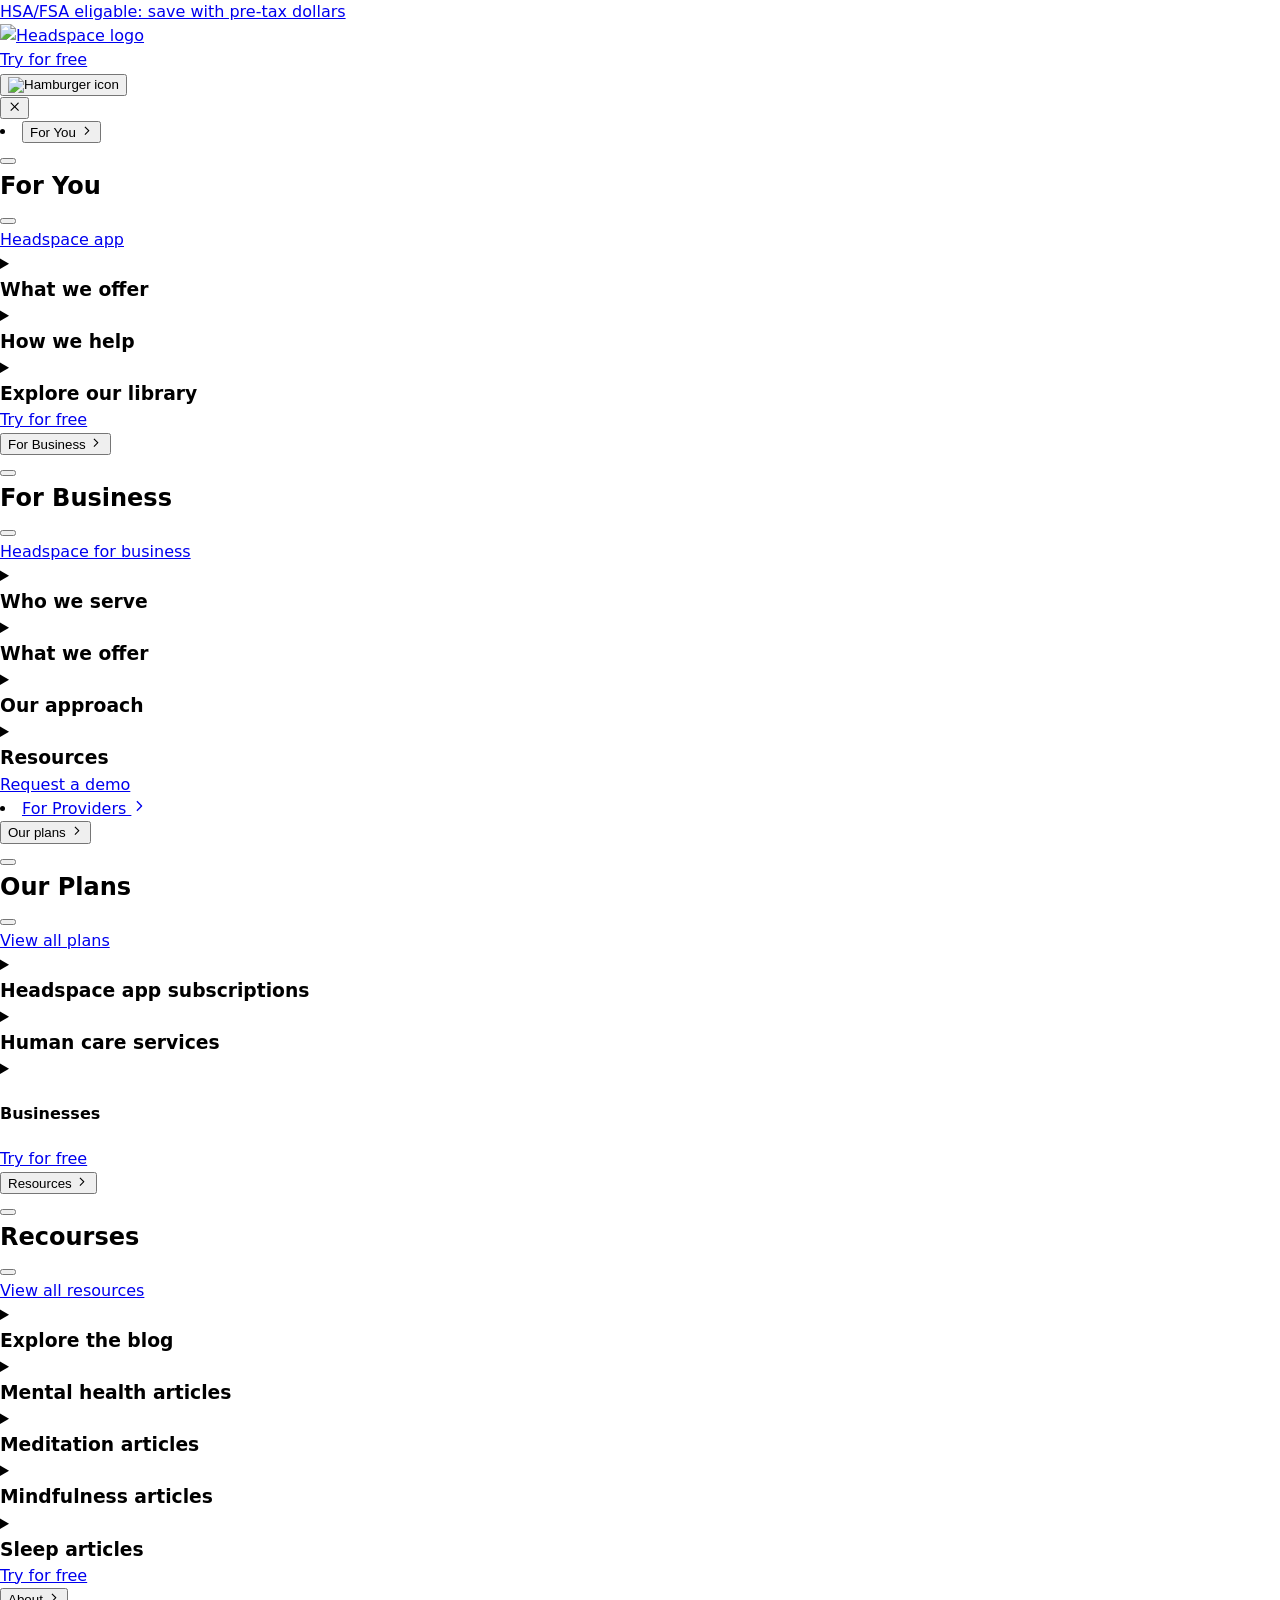
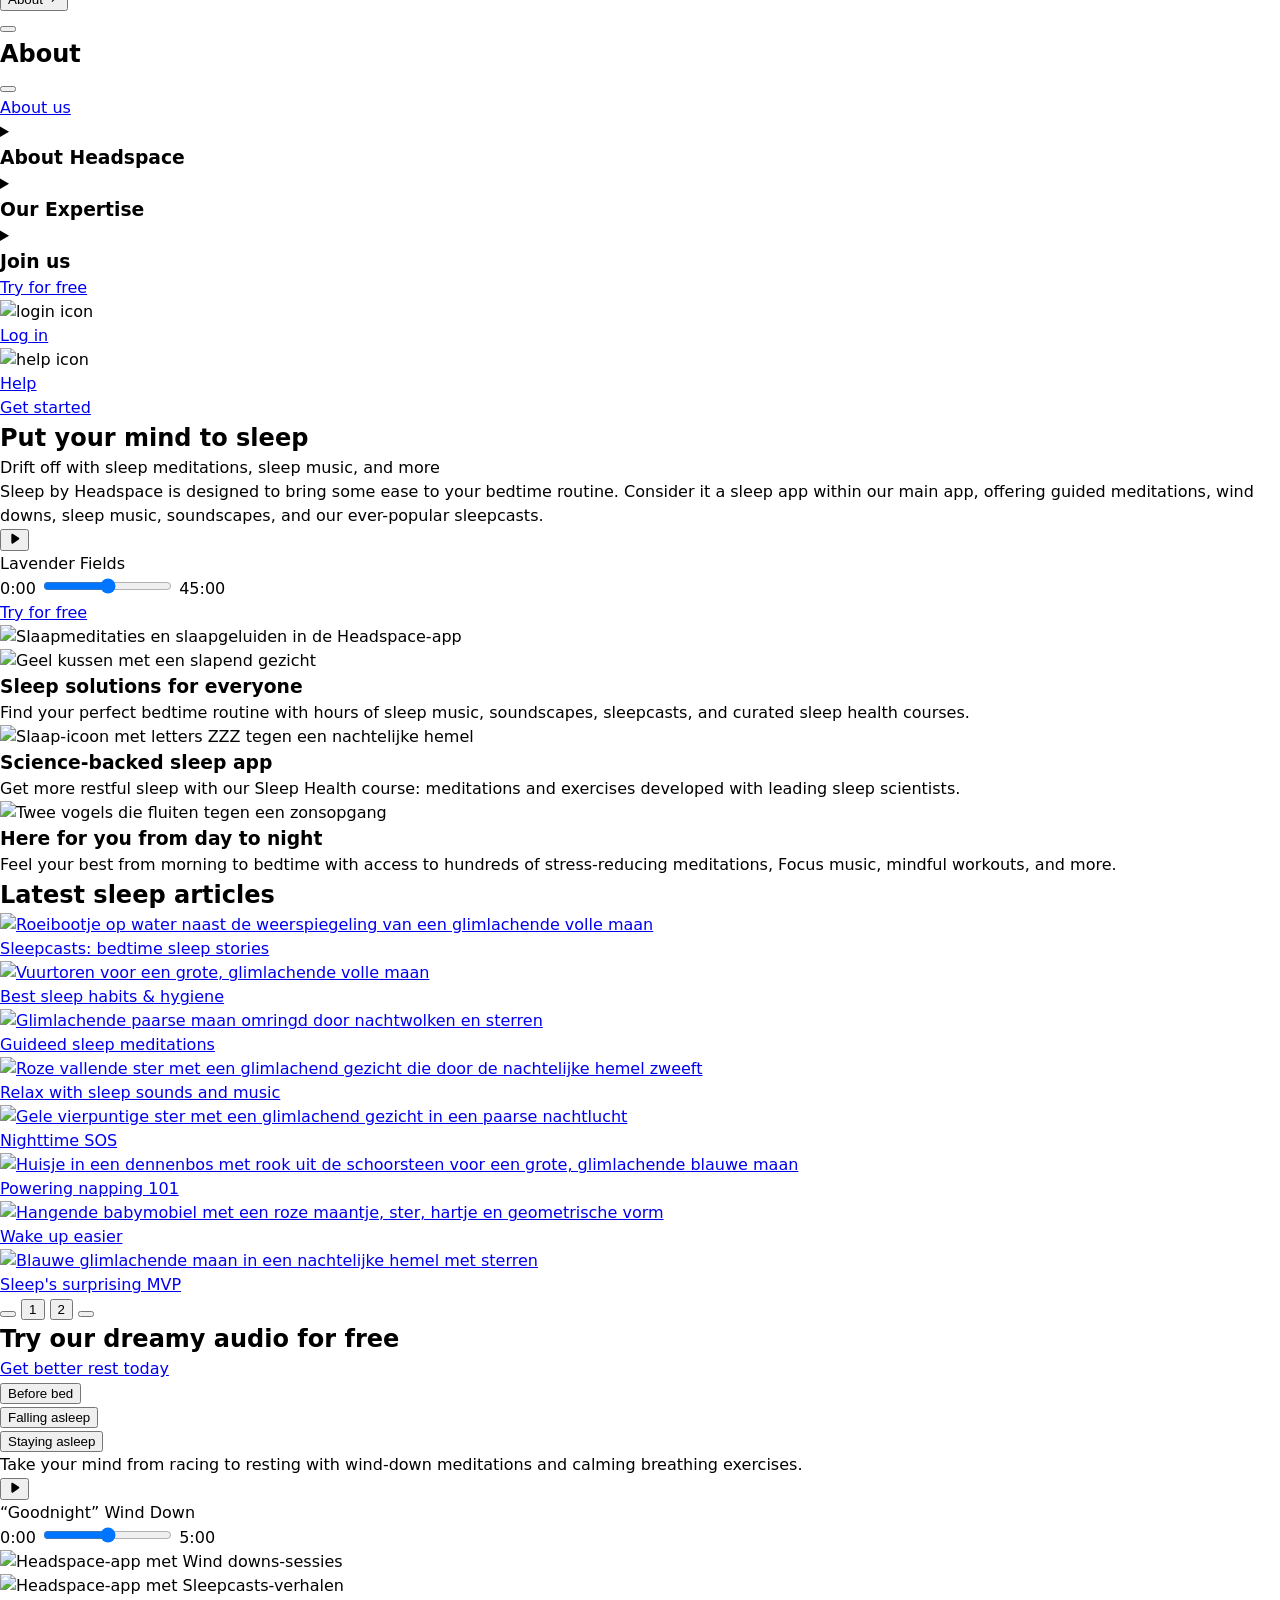
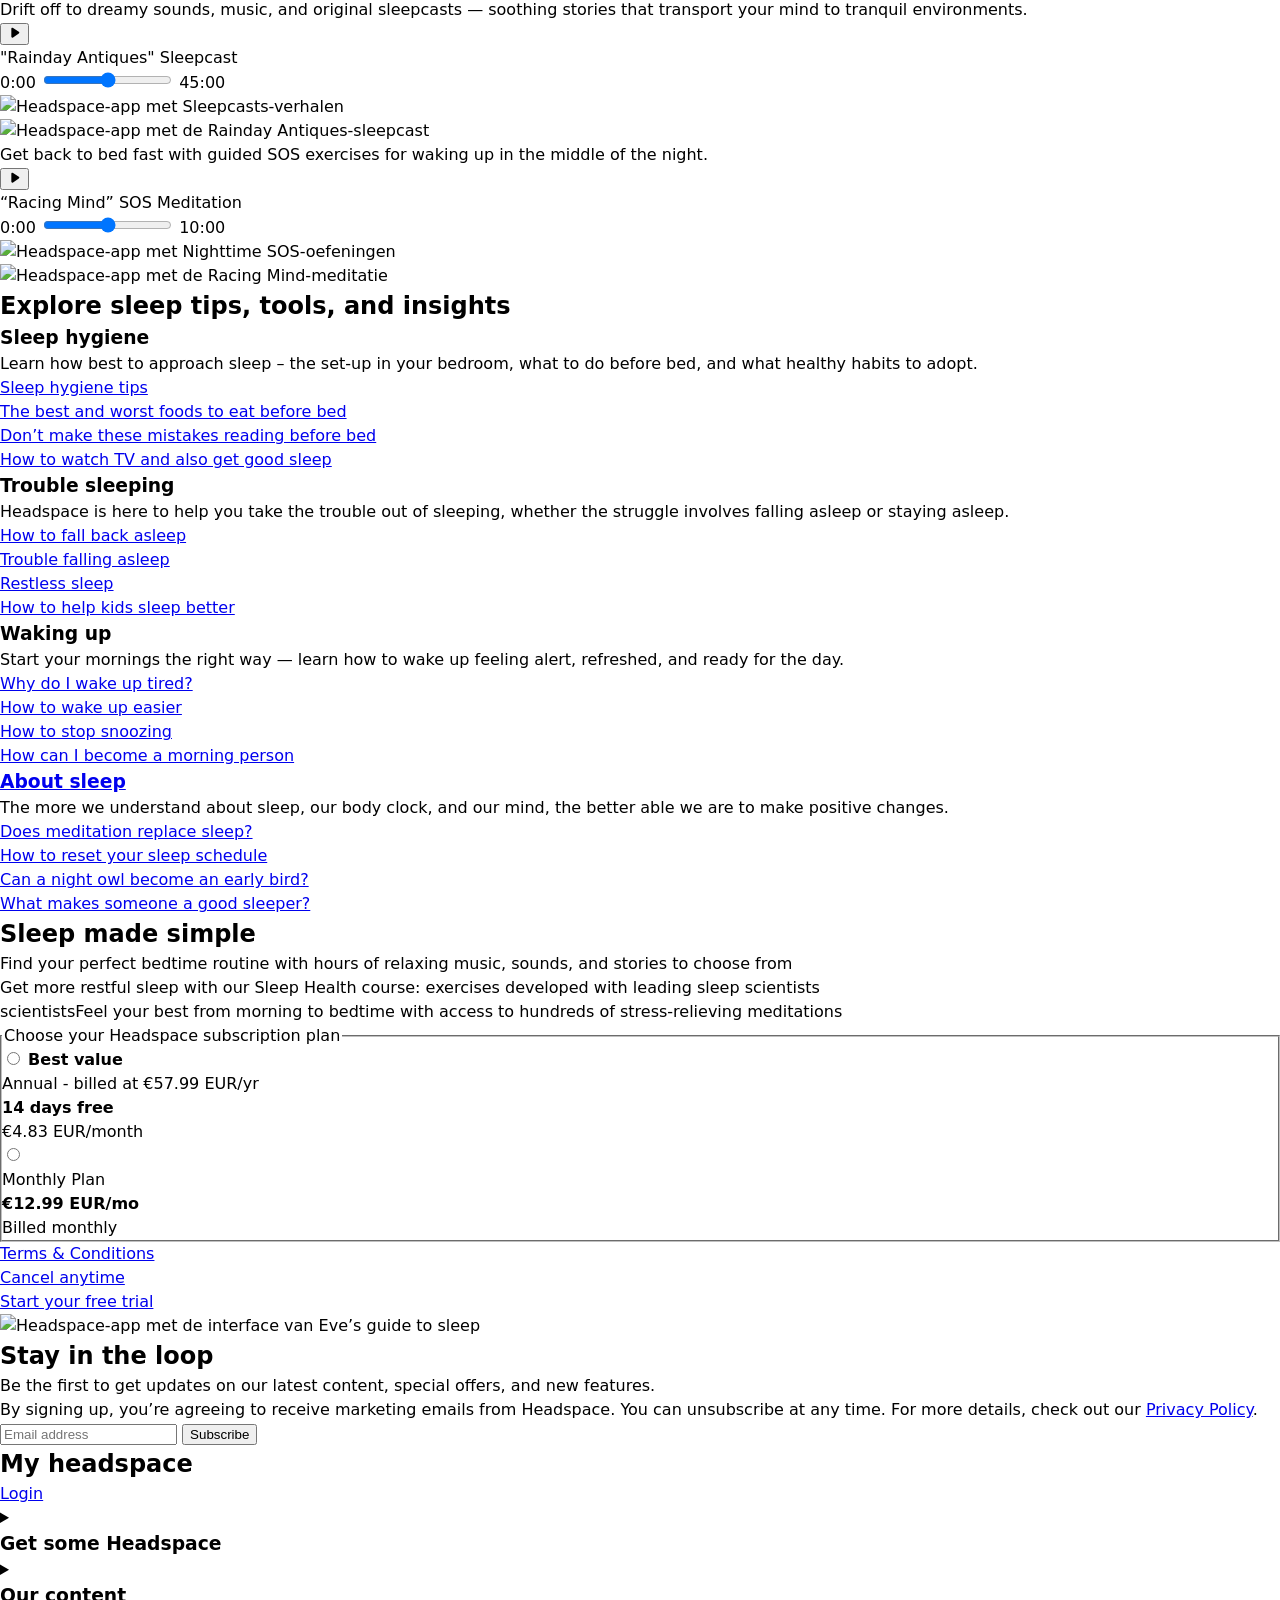
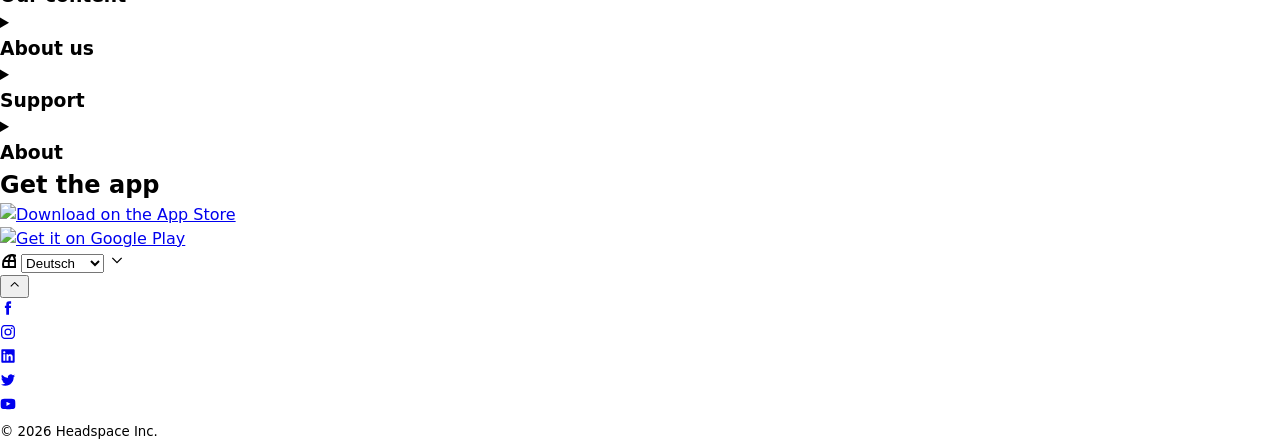
==== sleep.html @ 5669e4ca "Add files via upload" ====
<!DOCTYPE html>
<html lang="en">
    <head>
        <!-- Metadata & Styles -->
        <meta charset="UTF-8">
        <meta name="viewport" content="width=device-width, initial-scale=1.0">
        <title>Sleep - Headspace</title>
        <link rel="stylesheet" href="style.css">
    </head>

    <body>
        <aside>
            <a href="https://checkout.headspace.com/checkout?voucherCode=B2C14DANNUAL2022&step=Warm-up"><p>HSA/FSA eligable: save with pre-tax dollars</p></a>
        </aside>

        <!-- navigation -->
        <nav>
            <ul>
                <li><a href="index.html"><img src="headspace_logo.svg" alt="Headspace logo"></a></li>
                <li><a href="https://checkout.headspace.com/checkout?voucherCode=B2C14DANNUAL2022&step=Warm-up">Try for free</a></li>
                <li><button type="button"><img src="hamburger.png" alt="Hamburger icon"></button></li>
            </ul>

            <!-- Hoofdnavigatie met uitklapbare submenu-items en directe links -->
            <!-- hamburger menu sluit icon -->
            <button>
                <svg width="1em" height="1em" fill="none" viewBox="0 0 24 24" aria-hidden="true" data-testid="mobile-navbar-menu-content-close" class="css-dqoe5e"><path fill="currentColor" fill-rule="evenodd" d="M18.011 4.576l-6.01 6.011-6.01-6.01a.5.5 0 00-.708 0l-.707.707a.5.5 0 000 .707l6.011 6.01-6.01 6.01a.5.5 0 000 .707l.706.708a.5.5 0 00.707 0l6.011-6.01 6.01 6.01a.5.5 0 00.707 0l.708-.708a.5.5 0 000-.707l-6.01-6.01 6.01-6.01a.5.5 0 000-.707l-.708-.708a.5.5 0 00-.707 0z" clip-rule="evenodd"></path></svg>
            </button>

            <!-- Mobiel hoofdmenu links -->
            <li>
            <!-- FOR YOU (NIVEAU 1 TRIGGER MET NIVEAU 2 PANEEL) --> 
                <!-- Trigger knop om For You te openen -->
                <button>
                    For You
                    <svg width="1em" height="1em" fill="none" viewBox="0 0 24 24" class="css-bajytq"><path fill="currentColor" fill-rule="evenodd" d="M9.56 19.71l-1.41-1.42L14.44 12 8.15 5.71l1.41-1.42 7 7a1 1 0 010 1.41l-7 7.01z" clip-rule="evenodd"></path></svg>
                </button>

                <!-- SUBMENU PANEEL NIVEAU 2: FOR YOU -->
                <section>
                    <header>
                        <button>
                            <!-- svg toevoegen-->
                        </button>
                        <h2>For You</h2>
                        <button>
                            <!-- svg toevoegen-->
                        </button>
                    </header>

                    <!-- Submenu lijst -->
                    <ul>
                        <li><a href="https://www.headspace.com/app?origin=navigation">Headspace app</a></li>

                        <!-- Accordeon: What we offer -->
                        <li>
                            <details>
                                <summary><h3>What we offer</h3></summary>
                                <ul>
                                    <li><a href="https://www.headspace.com/meditation?origin=navigation">Meditation</a></li>
                                    <li><a href="https://www.headspace.com/online-therapy?origin=navigation">Online therapy</a></li>
                                    <li><a href="https://www.headspace.com/mindfulness?origin=navigation">Mindfulness</a></li>
                                    <li><a href="https://www.headspace.com/sleep?origin=navigation">Sleep</a></li>
                                    <li><a href="https://www.headspace.com/coaching?origin=navigation">Mental health coaching</a></li>
                                    <li><a href="https://www.headspace.com/ai-mental-health-companion?origin=navigation">Ebb AI companion</a></li>
                                </ul>
                            </details>
                        </li>

                        <!-- Accordeon: How we help -->
                        <li>
                            <details>
                                <summary><h3>How we help</h3></summary>
                                <ul>
                                    <li><a href="https://www.headspace.com/mental-health/anxiety?origin=navigation">Anxiety</a></li>
                                    <li><a href="https://www.headspace.com/mental-health/stress?origin=navigation">Stress</a></li>
                                    <li><a href="https://www.headspace.com/sleep?origin=navigation">Sleep better</a></li>
                                    <li><a href="https://www.headspace.com/mental-health?origin=navigation">Mental health</a></li>
                                    <li><a href="https://www.headspace.com/app/mindful-families">Mindful families</a></li>
                                </ul>
                            </details>
                        </li>

                        <!-- Accordeon: Explore our library -->
                        <li>
                            <details>
                                <summary><h3>Explore our library</h3></summary>
                                <ul>
                                    <li><a href="https://www.headspace.com/content/topics/new-and-popular/100">New and popular</a></li>
                                    <li><a href="https://www.headspace.com/content/topics/courses-and-singles/58">Guided courses</a></li>
                                    <li><a href="https://www.headspace.com/content/topics/beginning-meditation/93">Beginning meditation</a></li>
                                    <li><a href="https://www.headspace.com/content/topics/calming-everyday-anxiety/107">Calming everyday anxiety</a></li>
                                    <li><a href="https://www.headspace.com/content/topics/becoming-a-mindful-parent/167">Mindful parenting</a></li>
                                    <li><a href="https://www.headspace.com/content/topics/resilience-at-work/166">Mindfulness at work</a></li>
                                    <li><a href="https://www.headspace.com/content/topics/sleep-music/175">Sleep music</a></li>
                                    <li><a href="https://www.headspace.com/content/topics/white-noise--sleep-sounds/176">White noise</a></li>
                                    <li><a href="https://www.headspace.com/content?origin=navigation">View all</a></li>
                                </ul>
                            </details>
                        </li>
                    </ul>

                    <!-- Call to action: Try for free -->
                    <footer>
                        <a href="https://checkout.headspace.com/checkout?voucherCode=B2C14DANNUAL2022&origin=navigation&origin=navigation&step=Warm-up">
                            Try for free</a>
                    </footer>
                </section>

            <!-- FOR BUSINESS (NIVEAU 1 TRIGGER MET NIVEAU 2 PANEEL) --> 
                <!-- Trigger knop om For Business te openen -->
                <button>
                    For Business
                    <svg width="1em" height="1em" fill="none" viewBox="0 0 24 24" class="css-bajytq"><path fill="currentColor" fill-rule="evenodd" d="M9.56 19.71l-1.41-1.42L14.44 12 8.15 5.71l1.41-1.42 7 7a1 1 0 010 1.41l-7 7.01z" clip-rule="evenodd"></path></svg>
                </button>

                <!-- SUBMENU PANEEL NIVEAU 2: FOR BUSINESS -->
                <section>
                    <header>
                        <button>
                            <!-- svg toevoegen-->
                        </button>
                        <h2>For Business</h2>
                        <button>
                            <!-- svg toevoegen-->
                        </button>
                    </header>

                    <!-- Submenu lijst -->
                    <ul>
                        <li><a href="https://organizations.headspace.com/?origin=navigation">Headspace for business</a></li>

                        <!-- Accordeon: Who we serve -->
                        <li>
                            <details>
                                <summary><h3>Who we serve</h3></summary>
                                <ul>
                                    <li><a href="https://organizations.headspace.com/employers?origin=navigation">Employers</a></li>
                                    <li><a href="https://organizations.headspace.com/small-business?origin=navigation">Small businesses</a></li>
                                    <li><a href="https://organizations.headspace.com/health-plans?origin=navigation">Health plans</a></li>
                                    <li><a href="https://organizations.headspace.com/consultants?origin=navigation">Consultants</a></li>
                                    <li><a href="https://organizations.headspace.com/members?origin=navigation">Members</a></li>
                                </ul>
                            </details>
                        </li>

                        <!-- Accordeon: What we offer -->
                        <li>
                            <details>
                                <summary><h3>What we offer</h3></summary>
                                <ul>
                                    <li><a href="https://organizations.headspace.com/headspace-employee-assistance-program">Full EAP replacement</a></li>
                                    <li><a href="https://organizations.headspace.com/headspace-care?origin=navigation">Comprehensive mental health care</a></li>
                                    <li><a href="https://organizations.headspace.com/headspace?origin=navigation">Meditation and mindfulness</a></li>
                                </ul>
                            </details>
                        </li>

                        <!-- Accordeon: Our approach -->
                        <li>
                            <details>
                                <summary><h3>Our approach</h3></summary>
                                <ul>
                                    <li><a href="https://organizations.headspace.com/care-model?origin=navigation">Our care model</a></li>
                                    <li><a href="https://organizations.headspace.com/headspace-culture?origin=navigation">Headspace culture</a></li>
                                </ul>
                            </details>
                        </li>

                        <!-- Accordeon: Resources -->
                        <li>
                            <details>
                                <summary><h3>Resources</h3></summary>
                                <ul>
                                    <li><a href="https://organizations.headspace.com/customer-stories?origin=navigation">Customer stories</a></li>
                                    <li><a href="https://organizations.headspace.com/white-papers-and-research?origin=navigation">White papers and research</a></li>
                                    <li><a href="https://organizations.headspace.com/events?origin=navigation">Events and webinars</a></li>
                                </ul>
                            </details>
                        </li>
                    </ul>

                    <!-- Call to action: Request a demo -->
                    <footer>
                        <a href="https://organizations.headspace.com/demo?origin=navigation&origin=navigation">
                            Request a demo
                        </a>
                    </footer>

                </section>

            <!-- FOR PROVIDERS -->
                <!-- Directe link: For Providers -->
                <li>
                    <a href="https://organizations.headspace.com/providers?origin=navigation">
                        For Providers
                        <svg width="1em" height="1em" fill="none" viewBox="0 0 24 24" class="css-bajytq"><path fill="currentColor" fill-rule="evenodd" d="M9.56 19.71l-1.41-1.42L14.44 12 8.15 5.71l1.41-1.42 7 7a1 1 0 010 1.41l-7 7.01z" clip-rule="evenodd"></path></svg>
                    </a>
                </li>

            <!-- OUR PLANS (NIVEAU 1 TRIGGER MET NIVEAU 2 PANEEL) --> 
                <!-- Trigger knop om Our Plans te openen -->
                <button>
                    Our plans
                    <svg width="1em" height="1em" fill="none" viewBox="0 0 24 24" class="css-bajytq"><path fill="currentColor" fill-rule="evenodd" d="M9.56 19.71l-1.41-1.42L14.44 12 8.15 5.71l1.41-1.42 7 7a1 1 0 010 1.41l-7 7.01z" clip-rule="evenodd"></path></svg>
                </button>

                <!-- SUBMENU PANEEL NIVEAU 2: OUR PLANS -->
                <section>
                    <header>
                        <button>
                            <!-- svg toevoegen-->
                        </button>
                        <h2>Our Plans</h2>
                        <button>
                            <!-- svg toevoegen-->
                        </button>
                    </header>

                    <!-- Submenu lijst -->
                    <ul>
                        <li><a href="https://www.headspace.com/subscriptions?origin=navigation">View all plans</a></li>

                        <!-- Accordeon: Headspace app subscriptions -->
                        <li>
                            <details>
                                <summary><h3>Headspace app subscriptions</h3></summary>
                                <ul>
                                    <li><a href="https://checkout.headspace.com/checkout?voucherCode=B2C14DANNUAL2022&origin=navigation&step=Warm-up">Annual</a></li>
                                    <li><a href="https://checkout.headspace.com/checkout?voucherCode=B2C7DMONTHLY&origin=navigation&step=Warm-up">Monthly</a></li>
                                    <li><a href="https://www.headspace.com/articles/can-you-use-hsa-or-fsa-for-mental-health?origin=navigation">Pay with HSA/FSA</a></li>
                                    <li><a href="https://www.headspace.com/family-plan?origin=navigation">Family plan</a></li>
                                    <li><a href="https://www.headspace.com/buy/gift?origin=navigation">Gifts</a></li>
                                    <li><a href="https://www.headspace.com/share-headspace?origin=navigation">Refer a friend</a></li>
                                    <li><a href="https://www.headspace.com/code?origin=navigation">Redeem a code</a></li>
                                </ul>
                            </details>
                        </li>

                        <!-- Accordeon: Human care services -->
                        <li>
                            <details>
                                <summary><h3>Human care services</h3></summary>
                                <ul>
                                    <li><a href="https://www.headspace.com/online-therapy?origin=navigation">Online therapy</a></li>
                                    <li><a href="https://www.headspace.com/coaching?origin=navigation">Mental health coaching</a></li>
                                </ul>
                            </details>
                        </li>

                        <!-- Accordeon: Businesses -->
                        <li>
                            <details>
                                <summary><h4>Businesses</h4></summary>
                                <ul>
                                    <li><a href="https://organizations.headspace.com/?origin=navigation">Plans for businesses</a></li>
                                    <li><a href="https://organizations.headspace.com/small-business">Plans for small businesses</a></li>
                                </ul>
                            </details>
                        </li>

                        <!-- Call to action: Try for free-->
                        <footer>
                            <a href="https://checkout.headspace.com/checkout?voucherCode=B2C14DANNUAL2022&origin=navigation&origin=navigation&step=Warm-up">Try for free</a>
                        </footer>
                    </ul>

            <!-- RECOURSES (NIVEAU 1 TRIGGER MET NIVEAU 2 PANEEL) --> 
                <!-- Trigger knop om Recourses te openen -->
                <button>
                    Resources
                    <svg width="1em" height="1em" fill="none" viewBox="0 0 24 24" class="css-bajytq"><path fill="currentColor" fill-rule="evenodd" d="M9.56 19.71l-1.41-1.42L14.44 12 8.15 5.71l1.41-1.42 7 7a1 1 0 010 1.41l-7 7.01z" clip-rule="evenodd"></path></svg>
                </button>

                <!-- SUBMENU PANEEL NIVEAU 2: RESOURCES -->
                <section>
                    <header>
                        <button>
                            <!-- svg toevoegen-->
                        </button>
                        <h2>Recourses</h2>
                        <button>
                            <!-- svg toevoegen-->
                        </button>
                    </header>

                    <!-- Submenu lijst -->            
                    <ul>
                        <li><a href="https://www.headspace.com/articles?origin=navigation">View all resources</a></li>

                        <!-- Explore the blog -->
                        <li>
                            <details>
                                <summary><h3>Explore the blog</h3></summary>
                                <ul>
                                    <li><a href="https://www.headspace.com/articles/meditation?origin=navigation">Meditation</a></li>
                                    <li><a href="https://www.headspace.com/articles/mindfulness?origin=navigation">Mindfulness</a></li>
                                    <li><a href="https://www.headspace.com/articles/sleep?origin=navigation">Sleep</a></li>
                                    <li><a href="https://www.headspace.com/articles/mental-health?origin=navigation">Mental Health</a></li>
                                    <li><a href="https://www.headspace.com/articles?origin=navigation">View all</a></li>
                                </ul>
                            </details>
                        </li>

                        <!-- Mental health articles -->
                        <li>
                            <details>
                                <summary><h3>Mental health articles</h3></summary>
                                <ul>
                                    <li><a href="https://www.headspace.com/articles/what-is-mental-health-coaching?origin=navigation">What is mental health coaching?</a></li>
                                    <li><a href="https://www.headspace.com/articles/what-can-a-mental-health-coach-help-me-with?origin=navigation">What can a mental health coach help me with?</a></li>
                                    <li><a href="https://www.headspace.com/articles/how-do-i-get-started-with-mental-health-coaching?origin=navigation">How do i get started with mental health coaching?</a></li>
                                    <li><a href="https://www.headspace.com/articles/mental-health?origin=navigation">View all</a></li>
                                </ul>
                            </details>
                        </li>
                        
                        <!-- Meditation articles -->
                        <li>
                            <details>
                                <summary><h3>Meditation articles</h3></summary>
                                <ul>
                                    <li><a href="https://www.headspace.com/meditation-101/what-is-meditation?origin=navigation">What is meditation?</a></li>
                                    <li><a href="https://www.headspace.com/meditation/techniques?origin=navigation">Meditation techniques</a></li>
                                    <li><a href="https://www.headspace.com/articles/how-to-meditate-in-ten-minutes?origin=navigation">How to mediatate</a></li>
                                    <li><a href="https://www.headspace.com/articles/meditation?origin=navigation">View all</a></li>
                                </ul>
                            </details>
                        </li>

                        <!-- Mindfulness articles -->
                        <li>
                            <details>
                                <summary><h3>Mindfulness articles</h3></summary>
                                <ul>
                                    <li><a href="https://www.headspace.com/mindfulness/mindfulness-101?origin=navigation">What is mindfulness?</a></li>
                                    <li><a href="https://www.headspace.com/articles/flow-state?origin=navigation">Flow state</a></li>
                                    <li><a href="https://www.headspace.com/articles/how-to-be-more-present?origin=navigation">How to be more present</a></li>
                                    <li><a href="https://www.headspace.com/articles/mindfulness?origin=navigation">View all</a></li>
                                </ul>
                            </details>
                        </li>

                        <!-- Sleep articles -->
                        <li>
                            <details>
                                <summary><h3>Sleep articles</h3></summary>
                                <ul>
                                    <li><a href="https://www.headspace.com/sleep/sleep-hygiene?origin=navigation">Sleep hygiene</a></li>
                                    <li><a href="https://www.headspace.com/sleep/how-to-sleep-better?origin=navigation">How to sleep better</a></li>
                                    <li><a href="https://www.headspace.com/sleep/fall-back-asleep?origin=navigation">How to fall asleep</a></li>
                                    <li><a href="https://www.headspace.com/articles/sleep?origin=navigation">View all</a></li>
                                </ul>
                            </details>
                        </li>

                        <!-- Call to action: Try for free-->
                        <footer>
                            <a href="https://checkout.headspace.com/checkout?voucherCode=B2C14DANNUAL2022&origin=navigation&origin=navigation&step=Warm-up">Try for free</a>
                        </footer>
                    </ul>
                </section>

            <!-- ABOUT (NIVEAU 1 TRIGGER MET NIVEAU 2 PANEEL) --> 
                <!-- Trigger knop om About te openen -->
                <button>
                    About
                    <svg width="1em" height="1em" fill="none" viewBox="0 0 24 24" class="css-bajytq"><path fill="currentColor" fill-rule="evenodd" d="M9.56 19.71l-1.41-1.42L14.44 12 8.15 5.71l1.41-1.42 7 7a1 1 0 010 1.41l-7 7.01z" clip-rule="evenodd"></path></svg>
                </button>

                <!-- SUBMENU PANEEL NIVEAU 2: About -->
                <section>
                    <header>
                        <button>
                            <!-- svg toevoegen-->
                        </button>
                        <h2>About</h2>
                        <button>
                            <!-- svg toevoegen-->
                        </button>
                    </header>

                    <!-- Submenu lijst --> 
                    <ul>
                        <li><a href="https://www.headspace.com/about-us?origin=navigation">About us</a></li>

                        <!-- About Headspace -->
                        <li>
                            <details>
                                <summary><h3>About Headspace</h3></summary>
                                <ul>
                                    <li><a href="https://www.headspace.com/about-us?origin=navigation">About us</a></li>
                                    <li><a href="https://www.headspace.com/teachers?origin=navigation">Our teachers</a></li>
                                    <li><a href="https://www.headspace.com/press-and-media?origin=navigation">Press</a></li>
                                    <li><a href="https://www.headspace.com/partners?origin=navigation">Brand partners</a></li>
                                </ul>
                            </details>
                        </li>

                        <!-- Our expertise -->
                        <li>
                            <details>
                                <summary><h3>Our Expertise</h3></summary>
                                <ul>
                                    <li><a href="https://www.headspace.com/science?origin=navigation">Science</a></li>
                                    <li><a href="https://organizations.headspace.com/white-papers-and-research?origin=navigation">White papers and research</a></li>
                                    <li><a href="https://www.headspace.com/ai?origin=navigation">AI at Headspace</a></li>
                                </ul>
                            </details>
                        </li>

                        <!-- Join us -->
                        <li>
                            <details>
                                <summary><h3>Join us</h3></summary>
                                <ul>
                                    <li><a href="https://organizations.headspace.com/headspace-training-institute?origin=navigation">Headspace Training Institute</a></li>
                                    <li><a href="https://organizations.headspace.com/providers?origin=navigation">Care providers</a></li>
                                </ul>
                            </details>
                        </li>

                        <!-- Call to action: Try for free-->
                        <footer>
                            <a href="https://checkout.headspace.com/checkout?voucherCode=B2C14DANNUAL2022&origin=navigation&origin=navigation&step=Warm-up">Try for free</a>
                        </footer>
                    </ul>
                </section>
                
            <!-- Utility links: Log in en Help -->
            <ul>
                <li>
                    <img src="Login-Icon.svg" alt="login icon">
                    <a href="https://auth.headspace.com/u/login/identifier?state=hKFo2SBycDRGNi1UWUZmN0lfWENQOVZQaG50NnF6QnZlX2xCUaFur3VuaXZlcnNhbC1sb2dpbqN0aWTZIHEzeW1SU25leENMN1FuMkl0RGpyYmptMHlBMjVqTVZvo2NpZNkgdHVic0t5dXFyY2E3em1XTmdhVjhPZlNBd3N5alRnWGc&ui_locales=en">Log in</a>
                </li>
                <li>
                    <img src="Help-Icon.svg" alt="help icon">
                    <a href="https://help.headspace.com/hc/en-us">Help</a>
                </li>
            </ul>

            <!-- Call to action: Get started -->
            <a href="https://checkout.headspace.com/checkout?voucherCode=B2C14DANNUAL2022&step=Warm-up">Get started</a>
        </nav>

        <main>
            <!-- Hero-sectie van de Sleep pagina -->
            <section>
                <header>
                    <h1>Put your mind to sleep</h1>
                    <p>Drift off with sleep meditations, sleep music, and more</p>
                    <p>Sleep by Headspace is designed to bring some ease to your bedtime routine. Consider it a sleep app within our main app, offering guided meditations, wind downs, sleep music, soundscapes, and our ever-popular sleepcasts.</p>
                </header>

                <!-- audio player -->
                <figure>
                    <!-- Play/Pauze knop -->
                    <button type="button">
                        <svg width="1em" height="1em" fill="none" viewBox="0 0 32 32"><path fill="currentColor" fill-rule="evenodd" d="M8 6.422v19.156c.076.95.659 1.785 1.522 2.182a2.616 2.616 0 002.64-.267l13.8-9.518a2.397 2.397 0 000-3.95l-13.8-9.518a2.616 2.616 0 00-2.64-.267A2.634 2.634 0 008 6.422z" clip-rule="evenodd"></path></svg>
                    </button>
                    <figcaption>Lavender Fields</figcaption>

                    <!-- Tijdlijn container -->
                    <p>
                        <time>0:00</time>
                        <input type="range">
                        <time>45:00</time>
                    </p>

                    <audio>
                        <source src="Lavender-fields.mp3" type="audio/mpeg">
                    </audio>
                </figure>
                    
                <a href="https://checkout.headspace.com/checkout?voucherCode=SLEEP14DA&origin=sleep-cat&origin=navigation">Try for free</a>
                    
                <img src="Group_69319.svg" alt="Slaapmeditaties en slaapgeluiden in de Headspace-app">
            </section>

            <!-- Voordelen / kenmerken van slaap-oplossingen -->
            <section>
                <ul>
                    <li>
                        <img src="Bullet1.svif" alt="Geel kussen met een slapend gezicht">
                        <h3>Sleep solutions for everyone</h3>
                        <p>Find your perfect bedtime routine with hours of sleep music, soundscapes, sleepcasts, and curated sleep health courses.</p>
                    </li>

                    <li>
                        <img src="Bullet1.svif" alt="Slaap-icoon met letters ZZZ tegen een nachtelijke hemel">
                        <h3>Science-backed sleep app</h3>
                        <p>Get more restful sleep with our Sleep Health course: meditations and exercises developed with leading sleep scientists.</p>
                    </li>

                    <li>
                        <img src="Bullet1.svif" alt="Twee vogels die fluiten tegen een zonsopgang">
                        <h3>Here for you from day to night</h3>
                        <p>Feel your best from morning to bedtime with access to hundreds of stress-reducing meditations, Focus music, mindful workouts, and more.</p>
                    </li>
                </ul>
            </section>

            <!-- Laatste slaapartikelen sectie met paginering -->
            <section>
                <h2>Latest sleep articles</h2>
                <ul>
                    <li>
                        <a href="https://www.headspace.com/sleep/sleepcasts?origin=sleep-cat">
                            <img src="HS-Evergreen-Sleep-Moon_Reflection_Boat-sb.svg" alt="Roeibootje op water naast de weerspiegeling van een glimlachende volle maan">
                            Sleepcasts: bedtime sleep stories
                        </a>
                    </li>
                    <li>
                        <a href="https://www.headspace.com/sleep/sleep-hygiene?origin=sleep-cat">
                            <img src="HS-Evergreen-Sleep-Moon_Lighthouse-sb.svg" alt="Vuurtoren voor een grote, glimlachende volle maan">
                            Best sleep habits & hygiene
                        </a>
                    </li>
                    <li>
                        <a href="https://www.headspace.com/meditation/sleep?origin=sleep-cat">
                            <img src="HS-Evergreen-Sleep-Hero_Moon-rc.svg" alt="Glimlachende paarse maan omringd door nachtwolken en sterren">
                            Guideed sleep meditations
                        </a>
                    </li>
                    <li>
                        <a href="https://www.headspace.com/sleep/sleep-music?origin=sleep-cat">
                            <img src="HS-Evergreen-Sleep-Shooting_Star-rc.svg" alt="Roze vallende ster met een glimlachend gezicht die door de nachtelijke hemel zweeft">
                            Relax with sleep sounds and music
                        </a>
                    </li>
                    <li>
                        <a href="https://www.headspace.com/sleep/fall-back-asleep?origin=sleep-cat">
                            <img src="HS-Evergreen-Sleep-Hero_Sparkle-rc.svg" alt="Gele vierpuntige ster met een glimlachend gezicht in een paarse nachtlucht">
                            Nighttime SOS
                        </a>
                    </li>
                    <li>
                        <a href="https://www.headspace.com/sleep/power-nap?origin=sleep-cat">
                            <img src="HS-Evergreen-Sleep-Forest_Moon-sb.svg" alt="Huisje in een dennenbos met rook uit de schoorsteen voor een grote, glimlachende blauwe maan">
                            Powering napping 101
                        </a>
                    </li>
                    <li>
                        <a href="https://www.headspace.com/sleep/how-to-wake-up-for-non-morning-people?origin=sleep-cat">
                            <img src="HS-Evergreen-Sleep-Mobile-sb.svg" alt="Hangende babymobiel met een roze maantje, ster, hartje en geometrische vorm">
                            Wake up easier
                        </a>
                    </li>
                        <a href="https://www.headspace.com/sleep/sleep-music?origin=sleep-cat">
                            <img src="HS-Evergreen-Sleep-Moon_Sky-sb.svg" alt="Blauwe glimlachende maan in een nachtelijke hemel met sterren">
                            Sleep's surprising MVP
                        </a>
                </ul>

                <ul>
                    <li>
                        <button></button>
                        <button>1</button>
                        <button>2</button>
                        <button></button>
                    </li>
                </ul>
            </section>

            <!-- Tab sectie voor audio's -->
            <section>
                <h2>Try our dreamy audio for free</h2>
                <a href="https://checkout.headspace.com/checkout?voucherCode=SLEEP14DA&origin=sleep-cat&origin=navigation">Get better rest today</a>
            
                <!-- 1. Tab navigatie / Tablijst -->
                <ul>
                    <li><button>Before bed</button></li>
                    <li><button>Falling asleep</button></li>
                    <li><button>Staying asleep</button></li>
                </ul>

                <!-- Paneel 1: Before bed -->
                <article>
                    <p>Take your mind from racing to resting with wind-down meditations and calming breathing exercises.</p>
                
                    <!-- audio player -->
                    <figure>
                        <!-- Play/Pauze knop -->
                        <button type="button">
                            <svg width="1em" height="1em" fill="none" viewBox="0 0 32 32"><path fill="currentColor" fill-rule="evenodd" d="M8 6.422v19.156c.076.95.659 1.785 1.522 2.182a2.616 2.616 0 002.64-.267l13.8-9.518a2.397 2.397 0 000-3.95l-13.8-9.518a2.616 2.616 0 00-2.64-.267A2.634 2.634 0 008 6.422z" clip-rule="evenodd"></path></svg>
                        </button>
                        <figcaption>“Goodnight” Wind Down</figcaption>

                        <!-- Tijdlijn container -->
                        <p>
                            <time>0:00</time>
                            <input type="range">
                            <time>5:00</time>
                        </p>

                        <audio>
                            <source src="Goodnight-Wind-Down.mp3" type="audio/mpeg">
                        </audio>
                    </figure>

                    <img src="sleep-wing_downs.avif" alt="Headspace-app met Wind downs-sessies">
                    <img src="sleep-sleepcasts.avif" alt="Headspace-app met Sleepcasts-verhalen">
                </article>

                <!-- Paneel 2: Falling asleep -->
                <article>
                    <p>Drift off to dreamy sounds, music, and original sleepcasts — soothing stories that transport your mind to tranquil environments.</p>
                
                    <!-- audio player -->
                    <figure>
                        <!-- Play/Pauze knop -->
                        <button type="button">
                            <svg width="1em" height="1em" fill="none" viewBox="0 0 32 32"><path fill="currentColor" fill-rule="evenodd" d="M8 6.422v19.156c.076.95.659 1.785 1.522 2.182a2.616 2.616 0 002.64-.267l13.8-9.518a2.397 2.397 0 000-3.95l-13.8-9.518a2.616 2.616 0 00-2.64-.267A2.634 2.634 0 008 6.422z" clip-rule="evenodd"></path></svg>
                        </button>
                        <figcaption>"Rainday Antiques" Sleepcast</figcaption>

                        <!-- Tijdlijn container -->
                        <p>
                            <time>0:00</time>
                            <input type="range">
                            <time>45:00</time>
                        </p>

                        <audio>
                            <source src="Rainday-ANtiques-Sleepcast.mp3" type="audio/mpeg">
                        </audio>
                    </figure>

                    <img src="sleep-sleepcasts.avif" alt="Headspace-app met Sleepcasts-verhalen">
                    <img src="sleep-rainday_antiques.aviif" alt="Headspace-app met de Rainday Antiques-sleepcast">
                </article>

                <!-- Paneel 3: Staying asleep -->
                <article>
                    <p>Get back to bed fast with guided SOS exercises for waking up in the middle of the night.</p>
                
                    <!-- audio player -->
                    <figure>
                        <!-- Play/Pauze knop -->
                        <button type="button">
                            <svg width="1em" height="1em" fill="none" viewBox="0 0 32 32"><path fill="currentColor" fill-rule="evenodd" d="M8 6.422v19.156c.076.95.659 1.785 1.522 2.182a2.616 2.616 0 002.64-.267l13.8-9.518a2.397 2.397 0 000-3.95l-13.8-9.518a2.616 2.616 0 00-2.64-.267A2.634 2.634 0 008 6.422z" clip-rule="evenodd"></path></svg>
                        </button>
                        <figcaption>“Racing Mind” SOS Meditation</figcaption>

                        <!-- Tijdlijn container -->
                        <p>
                            <time>0:00</time>
                            <input type="range">
                            <time>10:00</time>
                        </p>

                        <audio>
                            <source src="Racing-Mind-SOS-Meditation.mp3" type="audio/mpeg">
                        </audio>
                    </figure>

                    <img src="sleep-sos.avif" alt="Headspace-app met Nighttime SOS-oefeningen">
                    <img src="sleep-nighttime_sos.avif" alt="Headspace-app met de Racing Mind-meditatie">
                </article>
            </section>

            <section>
                <h2>Explore sleep tips, tools, and insights</h2>

                <!-- Lijst met themakaarten -->
                <ul>
                    <!-- Kaart 1: Sleep hygiene -->
                    <li>
                        <article>
                            <h3>Sleep hygiene</h3>
                            <p>Learn how best to approach sleep – the set-up in your bedroom, what to do before bed, and what healthy habits to adopt.</p>
                            <ul>
                                <li><a href="https://www.headspace.com/sleep/sleep-hygiene?origin=sleep-cat">Sleep hygiene tips</a></li>
                                <li><a href="https://www.headspace.com/sleep/best-worst-foods-before-bed?origin=sleep-cat">The best and worst foods to eat before bed</a></li>
                                <li><a href="https://www.headspace.com/sleep/reading-before-bed?origin=sleep-cat">Don’t make these mistakes reading before bed</a></li>
                                <li><a href="https://www.headspace.com/articles/tv-also-good-sleep?origin=sleep-cat">How to watch TV and also get good sleep</a></li>
                            </ul>
                        </article>
                    </li>

                    <!-- Kaart 2: Trouble sleeping -->
                    <li>
                        <article>
                            <h3>Trouble sleeping</h3>
                            <p>Headspace is here to help you take the trouble out of sleeping, whether the struggle involves falling asleep or staying asleep.</p>
                            <ul>
                                <li><a href="https://www.headspace.com/sleep/fall-back-asleep?origin=sleep-cat">How to fall back asleep</a></li>
                                <li><a href="https://www.headspace.com/sleep/best-worst-foods-before-bed?origin=sleep-cat">Trouble falling asleep</a></li>
                                <li><a href="https://www.headspace.com/sleep/reading-before-bed?origin=sleep-cat">Restless sleep</a></li>
                                <li><a href="https://www.headspace.com/articles/tv-also-good-sleep?origin=sleep-cat">How to help kids sleep better</a></li>
                                </li>
                            </ul>
                        </article>
                    </li>

                    <!-- Kaart 3: Waking up-->
                    <li>
                        <article>
                            <h3>Waking up</h3>
                            <p>Start your mornings the right way — learn how to wake up feeling alert, refreshed, and ready for the day.</p>
                            <ul>
                                <li><a href="https://www.headspace.com/sleep/why-do-i-wake-up-tired?origin=sleep-cat">Why do I wake up tired?</a></li>
                                <li><a href="https://www.headspace.com/sleep/how-to-wake-up-for-non-morning-people?origin=sleep-cat">How to wake up easier</a></li>
                                <li><a href="https://www.headspace.com/sleep/how-to-stop-snoozing?origin=sleep-cat">How to stop snoozing</a></li>
                                <li><a href="https://www.headspace.com/sleep/how-can-i-become-a-morning-person?origin=sleep-cat">How can I become a morning person</a></li>
                                </li>
                            </ul>
                        </article>
                    </li>

                    <!-- Kaart 4: About sleep-->
                    <li>
                        <article>
                            <h3><a href="https://www.headspace.com/sleep/sleep-101?origin=sleep-cat">About sleep</a></h3>
                            <p>The more we understand about sleep, our body clock, and our mind, the better able we are to make positive changes.</p>
                            <ul>
                                <li><a href="https://www.headspace.com/articles/sleep-meditation?origin=sleep-cat">Does meditation replace sleep?</a></li>
                                <li><a href="https://www.headspace.com/sleep/reset-your-sleep-schedule?origin=sleep-cat">How to reset your sleep schedule</a></li>
                                <li><a href="https://www.headspace.com/articles/can-night-owl-become-ear?origin=sleep-cat">Can a night owl become an early bird?</a></li>
                                <li><a href="https://www.headspace.com/articles/whats-a-good-sleeper?origin=sleep-cat">What makes someone a good sleeper?</a></li>
                                </li>
                            </ul>
                        </article>
                    </li>
                </ul>
            </section>

            <!-- Aanmeld- en prijzensectie -->
            <section>
                <h2>Sleep made simple</h2>

                <!-- Voordelenlijst -->
                <ul>
                    <li>Find your perfect bedtime routine with hours of relaxing music, sounds, and stories to choose from</li>
                    <li>Get more restful sleep with our Sleep Health course: exercises developed with leading sleep scientists</li>
                    <li>scientistsFeel your best from morning to bedtime with access to hundreds of stress-relieving meditations</li>
                </ul>

                <!-- Formulier voor abonnementskeuze -->
                <form>
                    <fieldset>
                        <legend>Choose your Headspace subscription plan</legend>

                        <!-- Optie 1: Jaarabonnement -->
                        <label>
                            <input type="radio">
                            <strong>Best value</strong>
                            <p>Annual - billed at €57.99 EUR/yr</p>
                            <strong>14 days free</strong>
                            <p>€4.83 EUR/month</p>
                        </label>

                        <!-- Optie 2: Maandabonnement -->
                        <label>
                            <input type="radio">
                            <p>Monthly Plan</p>
                            <strong>€12.99 EUR/mo</strong>
                            <p>Billed monthly</p>
                        </label>
                    </fieldset>

                    <!-- Kleine voorwaardenvoetnoot en call to action -->
                    <footer>
                        <ul>
                            <li><a href="https://www.headspace.com/terms-and-conditions">Terms & Conditions</a></li>
                            <li><a href="https://help.headspace.com/hc/en-us/articles/115008364988-How-do-I-cancel-my-subscription">Cancel anytime</a></li>
                        </ul>

                        <a href="https://checkout.headspace.com/checkout?voucherCode=B2C14DANNUAL2022&origin=navigation&step=Warm-up">Start your free trial</a>
                    </footer>

                    <img src="Group_3195.svg" alt="Headspace-app met de interface van Eve’s guide to sleep">
                </form>
            </section>

            <!-- FOOTER -->
            <footer>
                <!-- NEWSLETTER SIGNUP -->
                <!-- "Stay in the loop" formulier met privacy-disclaimer -->
                <section>
                    <h2>Stay in the loop</h2>
                    <p>Be the first to get updates on our latest content, special offers, and new features.</p>
                    <p>By signing up, you’re agreeing to receive marketing emails from Headspace. You can unsubscribe at any time. For more details, check out our <a href="https://www.headspace.com/privacy-policy">Privacy Policy</a>.</p>
                    <form>
                        <input type="email" placeholder="Email address">
                        <button type="submit">Subscribe</button>
                    </form>
                </section>

                <!-- USER ACCOUNT -->
                <!-- Directe inlogknop naar My Headspace -->
                <section>
                    <h2>My headspace</h2>
                    <a href="https://auth.headspace.com/u/login/identifier?state=hKFo2SBUV2pDZVBtQ00yUlk1TmF2RjJCdU5HZUxzcS0weWF4baFur3VuaXZlcnNhbC1sb2dpbqN0aWTZIGpYMUh4M2JmWDZ5bDlzMHN2QkJoN0pKM2dvVmN4NGhto2NpZNkgdHVic0t5dXFyY2E3em1XTmdhVjhPZlNBd3N5alRnWGc&ui_locales=en">Login</a>
                    
                    <!-- FOOTER NAVIGATION ACCORDION -->
                    <!-- Navigatielinks gegroepeerd in categorieën -->
                    <ul>
                        <li>
                            <!-- Categorie: Get some Headspace -->
                            <details>
                                <summary><h3>Get some Headspace</h3></summary>
                                <svg width="1em" height="1em" fill="none" viewBox="0 0 24 24" data-testid="minus" font-size="1rem" class="minus-icon css-1vl7sgz"><path fill="currentColor" fill-rule="evenodd" d="M4 11.5a.5.5 0 01.5-.5h15a.5.5 0 01.5.5v1a.5.5 0 01-.5.5h-15a.5.5 0 01-.5-.5v-1z" clip-rule="evenodd"></path></svg>
                                <svg width="1em" height="1em" fill="none" viewBox="0 0 24 24" data-testid="plus" font-size="1rem" class="plus-icon css-1vl7sgz"><path fill="currentColor" fill-rule="evenodd" d="M11.5 3a.5.5 0 00-.5.5V11H3.5a.5.5 0 00-.5.5v1a.5.5 0 00.5.5H11v7.5a.5.5 0 00.5.5h1a.5.5 0 00.5-.5V13h7.5a.5.5 0 00.5-.5v-1a.5.5 0 00-.5-.5H13V3.5a.5.5 0 00-.5-.5h-1z" clip-rule="evenodd"></path></svg>
                                <ul>
                                    <li><a href="https://checkout.headspace.com/checkout?voucherCode=B2C14DANNUAL2022&origin=footer">Try 14-days free</a></li>
                                    <li><a href="https://www.headspace.com/subscriptions?origin=footer">Our plans</a></li>
                                    <li><a href="https://www.headspace.com/coaching?origin=footer">Mental health coaching</a></li>
                                    <li><a href="https://www.headspace.com/family-plan?origin=footer">Family plan</a></li>
                                    <li><a href="https://www.headspace.com/studentplan?origin=footer">Student plan</a></li>
                                    <li><a href="https://www.headspace.com/educators?origin=footer">For educators</a></li>
                                    <li><a href="https://www.headspace.com/buy/gift?origin=footer">Send a gift</a></li>
                                    <li><a href="https://www.headspace.com/code?origin=footer">Redeem a code</a></li>
                                    <li><a href="https://www.headspace.com/share-headspace?origin=footer">Share Headspace</a></li>
                                    <li><a href="https://organizations.headspace.com/?origin=footer">Headspace for business</a></li>
                                    <li><a href="https://work.headspace.com/login?origin=footer">Administrator portal login</a></li>
                                </ul>
                            </details>
                        </li>
                        
                        <!-- Categorie: Our content -->
                        <li>
                            <details>
                                <summary><h3>Our content</h3></summary>
                                <svg width="1em" height="1em" fill="none" viewBox="0 0 24 24" data-testid="minus" font-size="1rem" class="minus-icon css-1vl7sgz"><path fill="currentColor" fill-rule="evenodd" d="M4 11.5a.5.5 0 01.5-.5h15a.5.5 0 01.5.5v1a.5.5 0 01-.5.5h-15a.5.5 0 01-.5-.5v-1z" clip-rule="evenodd"></path></svg>
                                <svg width="1em" height="1em" fill="none" viewBox="0 0 24 24" data-testid="plus" font-size="1rem" class="plus-icon css-1vl7sgz"><path fill="currentColor" fill-rule="evenodd" d="M11.5 3a.5.5 0 00-.5.5V11H3.5a.5.5 0 00-.5.5v1a.5.5 0 00.5.5H11v7.5a.5.5 0 00.5.5h1a.5.5 0 00.5-.5V13h7.5a.5.5 0 00.5-.5v-1a.5.5 0 00-.5-.5H13V3.5a.5.5 0 00-.5-.5h-1z" clip-rule="evenodd"></path></svg>
                                <ul>
                                    <li><a href="https://www.headspace.com/meditation?origin=footer">Meditation app</a></li>
                                    <li><a href="https://www.headspace.com/articles/meditation?origin=footer">Meditation articles</a></li>
                                    <li><a href="https://www.headspace.com/content/topics/beginning-meditation/93?origin=footer">Beginning meditation</a></li>
                                    <li><a href="https://www.headspace.com/content/topics/quick-meditations/104">Quick meditations</a></li>
                                    <li><a href="https://www.headspace.com/content/topics/courses-and-singles/58">Meditation courses</a></li>
                                    <li><a href="https://www.headspace.com/sleep?origin=footer">Sleep app</a></li>
                                    <li><a href="https://www.headspace.com/articles/sleep?origin=footer">Sleep articles</a></li>
                                    <li><a href="https://www.headspace.com/content/topics/sleep-music/175">Sleep music</a></li>
                                    <li><a href="https://www.headspace.com/content/topics/white-noise--sleep-sounds/176">White noise</a></li>
                                    <li><a href="https://www.headspace.com/mindfulness?origin=footer">Mindfulness app</a></li>
                                    <li><a href="https://www.headspace.com/articles/mindfulness?origin=footer">Mindfulness articles</a></li>
                                    <li><a href="https://www.headspace.com/content/topics/62?origin=footer">Focus music</a></li>
                                    <li><a href="https://www.headspace.com/content/topics/mindfulness-with-kids/99">Mindfulness with kids</a></li>
                                    <li><a href="https://www.headspace.com/content/topics/becoming-a-mindful-parent/167">Mindful parenting</a></li>
                                    <li><a href="https://www.headspace.com/mental-health?origin=footer">Mental health support</a></li>
                                    <li><a href="https://www.headspace.com/articles/mental-health?origin=footer">Mental health articles</a></li>
                                    <li><a href="https://www.headspace.com/content/topics/connect-the-mind--body/156">Mental health videos</a></li>
                                    <li><a href="https://www.headspace.com/articles?origin=footer">Browse all articles</a></li>
                                    <li><a href="https://www.headspace.com/content?origin=footer">Browse our content library</a></li>
                                </ul>
                            </details>
                        </li>

                        <!-- Categorie: About us -->
                        <li>
                            <details>
                                <summary><h3>About us</h3></summary>
                                <svg width="1em" height="1em" fill="none" viewBox="0 0 24 24" data-testid="minus" font-size="1rem" class="minus-icon css-1vl7sgz"><path fill="currentColor" fill-rule="evenodd" d="M4 11.5a.5.5 0 01.5-.5h15a.5.5 0 01.5.5v1a.5.5 0 01-.5.5h-15a.5.5 0 01-.5-.5v-1z" clip-rule="evenodd"></path></svg>
                                <svg width="1em" height="1em" fill="none" viewBox="0 0 24 24" data-testid="plus" font-size="1rem" class="plus-icon css-1vl7sgz"><path fill="currentColor" fill-rule="evenodd" d="M11.5 3a.5.5 0 00-.5.5V11H3.5a.5.5 0 00-.5.5v1a.5.5 0 00.5.5H11v7.5a.5.5 0 00.5.5h1a.5.5 0 00.5-.5V13h7.5a.5.5 0 00.5-.5v-1a.5.5 0 00-.5-.5H13V3.5a.5.5 0 00-.5-.5h-1z" clip-rule="evenodd"></path></svg>
                                <ul>
                                    <li><a href="https://www.headspace.com/about-us?origin=footer">About Headspace</a></li>
                                    <li><a href="https://www.headspace.com/app?origin=footer">About the Headspace app</a></li>
                                    <li><a href="https://www.headspace.com/press-and-media?origin=footer">Press</a></li>
                                    <li><a href="https://www.headspace.com/sitemap.xml">Sitemap</a></li>
                                </ul>
                            </details>
                        </li>

                        <!-- Categorie: Support -->
                        <li>
                            <details>
                                <summary><h3>Support</h3></summary>
                                <svg width="1em" height="1em" fill="none" viewBox="0 0 24 24" data-testid="minus" font-size="1rem" class="minus-icon css-1vl7sgz"><path fill="currentColor" fill-rule="evenodd" d="M4 11.5a.5.5 0 01.5-.5h15a.5.5 0 01.5.5v1a.5.5 0 01-.5.5h-15a.5.5 0 01-.5-.5v-1z" clip-rule="evenodd"></path></svg>
                                <svg width="1em" height="1em" fill="none" viewBox="0 0 24 24" data-testid="plus" font-size="1rem" class="plus-icon css-1vl7sgz"><path fill="currentColor" fill-rule="evenodd" d="M11.5 3a.5.5 0 00-.5.5V11H3.5a.5.5 0 00-.5.5v1a.5.5 0 00.5.5H11v7.5a.5.5 0 00.5.5h1a.5.5 0 00.5-.5V13h7.5a.5.5 0 00.5-.5v-1a.5.5 0 00-.5-.5H13V3.5a.5.5 0 00-.5-.5h-1z" clip-rule="evenodd"></path></svg>
                                <ul>
                                    <li><a href="https://trust.headspace.com/">Trust Center</a></li>
                                    <li><a href="https://help.headspace.com/hc/en-us?origin=footer">Help</a></li>
                                    <li><a href="https://www.headspace.com/contact-us?origin=footer">Contact us</a></li>
                                    <li><a href="https://www.headspace.com/mental-health-resources?origin=footer">Mental health resources</a></li>
                                    <li><a href="https://www.headspace.com/accessibility-statement?origin=footer">Accessibility Statement</a></li>
                                    <li><a href="https://www.headspace.com/security?origin=footer">Security</a></li>
                                    <li><a href="https://www.headspace.com/cookie-policy?origin=footer">Cookie policy</a></li>
                                </ul>
                            </details>
                        </li>

                        <!-- Categorie: About -->
                        <li>
                            <details>
                                <summary><h3>About</h3></summary>
                                <svg width="1em" height="1em" fill="none" viewBox="0 0 24 24" data-testid="minus" font-size="1rem" class="minus-icon css-1vl7sgz"><path fill="currentColor" fill-rule="evenodd" d="M4 11.5a.5.5 0 01.5-.5h15a.5.5 0 01.5.5v1a.5.5 0 01-.5.5h-15a.5.5 0 01-.5-.5v-1z" clip-rule="evenodd"></path></svg>
                                <svg width="1em" height="1em" fill="none" viewBox="0 0 24 24" data-testid="plus" font-size="1rem" class="plus-icon css-1vl7sgz"><path fill="currentColor" fill-rule="evenodd" d="M11.5 3a.5.5 0 00-.5.5V11H3.5a.5.5 0 00-.5.5v1a.5.5 0 00.5.5H11v7.5a.5.5 0 00.5.5h1a.5.5 0 00.5-.5V13h7.5a.5.5 0 00.5-.5v-1a.5.5 0 00-.5-.5H13V3.5a.5.5 0 00-.5-.5h-1z" clip-rule="evenodd"></path></svg>
                                <ul>
                                    <li><a href="https://trust.headspace.com/">Terms & conditions</a></li>
                                    <li><a href="https://help.headspace.com/hc/en-us?origin=footer">Privacy policy</a></li>
                                    <li><a href="https://www.headspace.com/contact-us?origin=footer">Consumer Health Data</a></li>
                                    <li><a href="https://www.headspace.com/mental-health-resources?origin=footer">Your privacy choices</a></li>
                                    <li><a href="https://www.headspace.com/accessibility-statement?origin=footer">CA Privacy Notice</a><img src="privacyoptions.svg" alt="Toggle switch set to active"></li>
                                    <li><a href="https://www.headspace.com/security?origin=footer">Security</a></li>
                                    <li><a href="https://www.headspace.com/cookie-policy?origin=footer">Cookie policy</a></li>
                                </ul>
                            </details>
                        </li>
                    </ul>
                </section>

                <!-- App Store & Google Play downloadlinks -->
                <section>
                    <h2>Get the app</h2>
                    <ul>
                        <li>
                            <a href="https://headspace.app.link/W6p05DVCe7">
                            <img src="app-store.avif" alt="Download on the App Store">
                            </a>
                        </li>
                        <li>
                            <a href="https://www.headspace.com/app-download?_branch_match_id=1639346519315391369&utm_source=Web&utm_campaign=Website%20App%20Store%20Button&utm_medium=marketing&_branch_referrer=H4sIAAAAAAAAA8soKSkottLXz0hNTCkuSExO1UssKNDLyczL1g83KzAwdQlzTjW3rytKTUstKsrMS49PKsovL04tsnXOKMrPTQUAtF2pXD8AAAA%3D">
                            <img src="google-play.avif" alt="Get it on Google Play">
                            </a>
                        </li>
                    </ul>
                </section>

                <!-- Taalkeuze & Back-to-top navigatie -->
                <section>
                    <svg width="1em" height="1em" fill="none" class="css-la3nd4"><path fill="currentColor" fill-rule="evenodd" d="M12 4a8 8 0 100 16 8 8 0 000-16zM2 12a10 10 0 1120 0 10 10 0 01-20 0z" clip-rule="evenodd"></path><path fill="currentColor" fill-rule="evenodd" d="M10.6 6c-.5 1.5-.9 3.6-.9 6s.4 4.5 1 6c.2.8.5 1.3.8 1.6.3.4.5.4.5.4s.2 0 .5-.4c.3-.3.6-.8.9-1.6.5-1.5.9-3.6.9-6s-.4-4.5-1-6c-.2-.8-.5-1.3-.8-1.6C12.2 4 12 4 12 4s-.2 0-.5.4c-.3.3-.6.8-.9 1.6zM10 3c.5-.5 1.1-1 2-1s1.5.5 2 1c.5.6 1 1.4 1.2 2.3.7 1.8 1 4.1 1 6.7 0 2.6-.3 5-1 6.7-.3.9-.7 1.7-1.2 2.2-.5.6-1.1 1.1-2 1.1s-1.5-.5-2-1c-.5-.6-1-1.4-1.2-2.3-.7-1.8-1-4.1-1-6.7 0-2.6.3-5 1-6.7.3-.9.7-1.7 1.2-2.2z" clip-rule="evenodd"></path><path fill="currentColor" fill-rule="evenodd" d="M2.6 9.1a1 1 0 011-1h16.8a1 1 0 110 2H3.6a1 1 0 01-1-1zm0 5.8a1 1 0 011-1h16.8a1 1 0 110 2H3.6a1 1 0 01-1-1z" clip-rule="evenodd"></path></svg>
                    <select>
                        <option> <a href="https://www.headspace.com/de">Deutsch</a> </option>
                        <option> <a href="https://www.headspace.com/">English</a> </option>
                        <option> <a href="https://www.headspace.com/es">Español</a> </option>
                        <option> <a href="https://www.headspace.com/fr">Français</a> </option>
                        <option> <a href="https://www.headspace.com/pt">Português</a> </option>
                    </select>
                    <svg width="1em" height="1em" fill="none" viewBox="0 0 24 24" class="css-la3nd4"><path fill="currentColor" fill-rule="evenodd" d="M12 16.85a1 1 0 01-.71-.29l-7-7 1.42-1.41L12 14.44l6.29-6.29 1.41 1.41-7 7a1 1 0 01-.7.29z" clip-rule="evenodd"></path></svg>
                </section>

                <button type="button">
                    <svg width="1em" height="1em" fill="none" viewBox="0 0 24 24" aria-hidden="true"><path fill="currentColor" fill-rule="evenodd" d="M18.29 15.85L12 9.56l-6.29 6.29-1.42-1.41 7-7a1 1 0 011.41 0l7 7-1.41 1.41z" clip-rule="evenodd"></path></svg>
                </button>

                <!-- Social media koppelingen en copyright -->
                <section>
                    <ul>
                        <li>
                            <a href="https://www.facebook.com/Headspace">
                                <svg width="1em" height="1em" fill="none" viewBox="0 0 24 24" aria-hidden="true" class="css-k008qs"><path fill="currentColor" d="M13.544 22.018H9.37V12H7.325V8.544h2.07v-2.07c0-2.822 1.17-4.492 4.492-4.492h2.763v3.456h-1.72c-1.294 0-1.377.485-1.377 1.386v1.72h3.122L16.308 12h-2.764v10.018z"></path></svg>
                            </a>
                        </li>
                        <li>
                            <a href="https://www.instagram.com/headspace/">
                                <svg width="1em" height="1em" fill="none" viewBox="0 0 24 24" aria-hidden="true" class="css-k008qs"><path fill="currentColor" fill-rule="evenodd" d="M7.671 1.564c1.12-.05 1.478-.063 4.33-.063 2.85 0 3.208.012 4.328.063 1.117.051 1.88.229 2.548.488.7.264 1.336.677 1.86 1.211.534.525.947 1.16 1.211 1.86.26.668.437 1.43.488 2.548.051 1.12.063 1.478.063 4.329s-.012 3.209-.063 4.329c-.051 1.117-.229 1.88-.488 2.548a5.368 5.368 0 01-3.07 3.07c-.668.26-1.431.438-2.55.489-1.119.05-1.476.063-4.328.063-2.851 0-3.209-.012-4.328-.063-1.118-.051-1.881-.229-2.55-.488a5.144 5.144 0 01-1.859-1.211 5.145 5.145 0 01-1.21-1.86c-.26-.668-.438-1.43-.489-2.548-.05-1.12-.063-1.478-.063-4.329s.012-3.209.063-4.329c.051-1.117.229-1.88.488-2.548.264-.7.677-1.335 1.211-1.86a5.145 5.145 0 011.86-1.21c.668-.26 1.43-.438 2.548-.489zm8.572 1.89c-1.107-.05-1.44-.061-4.243-.061-2.803 0-3.135.01-4.242.06-1.024.048-1.58.219-1.95.362a3.25 3.25 0 00-1.207.786 3.253 3.253 0 00-.786 1.207c-.143.37-.315.926-.361 1.95-.05 1.107-.061 1.439-.061 4.242 0 2.804.01 3.136.06 4.243.047 1.023.219 1.58.362 1.95.169.455.437.868.786 1.206a3.25 3.25 0 001.207.786c.37.144.926.315 1.95.361 1.106.05 1.438.062 4.242.062 2.804 0 3.136-.011 4.243-.062 1.023-.046 1.58-.217 1.95-.361a3.477 3.477 0 001.992-1.993c.143-.37.315-.926.361-1.95.05-1.107.061-1.438.061-4.242 0-2.803-.01-3.135-.06-4.242-.047-1.024-.219-1.58-.362-1.95a3.255 3.255 0 00-.786-1.207 3.254 3.254 0 00-1.207-.786c-.37-.143-.926-.314-1.95-.361zm2.621 2.942a1.26 1.26 0 11-2.52 0 1.26 1.26 0 012.52 0zM6.61 12a5.391 5.391 0 1110.782 0A5.391 5.391 0 016.61 12zM12 15.5a3.5 3.5 0 100-7 3.5 3.5 0 000 7z" clip-rule="evenodd"></path></svg>
                            </a>
                        </li>
                        <li>
                            <a href="https://www.linkedin.com/company/headspaceapp">
                                <svg width="1em" height="1em" fill="none" viewBox="0 0 24 24" aria-hidden="true" class="css-k008qs"><path fill="currentColor" d="M20.449 2H3.496C2.665 2 2 2.667 2 3.444v17.112C2 21.333 2.665 22 3.496 22h17.008c.831 0 1.496-.667 1.496-1.444V3.444A1.57 1.57 0 0020.449 2zM7.928 19.056H4.936V9.5h2.937v9.556h.055zM6.432 8.166a1.728 1.728 0 01-1.717-1.722c0-.944.775-1.666 1.717-1.666.942 0 1.718.778 1.718 1.722s-.776 1.667-1.718 1.667zm12.576 10.89h-2.936v-4.667c0-1.111 0-2.556-1.551-2.556-1.552 0-1.773 1.223-1.773 2.445V19H9.756V9.5h2.826v1.278h.055c.388-.778 1.385-1.556 2.826-1.556 2.991 0 3.545 2 3.545 4.556v5.278z"></path></svg>
                            </a>
                        </li>
                        <li>
                            <a href="https://x.com/Headspace">
                                <svg width="1em" height="1em" fill="none" viewBox="0 0 24 24" aria-hidden="true" class="css-k008qs"><path fill="currentColor" fill-rule="evenodd" d="M8.068 20.714c8.004 0 12.381-6.63 12.381-12.381 0-.188-.004-.376-.012-.563a8.853 8.853 0 002.17-2.253 8.68 8.68 0 01-2.498.685 4.367 4.367 0 001.913-2.407 8.72 8.72 0 01-2.763 1.057 4.352 4.352 0 00-7.415 3.968 12.356 12.356 0 01-8.97-4.547 4.34 4.34 0 00-.59 2.188c0 1.51.769 2.842 1.937 3.622a4.32 4.32 0 01-1.971-.544v.055c0 2.107 1.5 3.867 3.49 4.266a4.356 4.356 0 01-1.965.074 4.356 4.356 0 004.065 3.023 8.73 8.73 0 01-5.404 1.863 8.89 8.89 0 01-1.038-.06 12.317 12.317 0 006.67 1.954" clip-rule="evenodd"></path></svg>
                            </a>
                        </li>
                        <li>
                            <a href="https://www.youtube.com/user/Getsomeheadspace">
                                <svg width="1em" height="1em" fill="none" viewBox="0 0 24 24" aria-hidden="true" class="css-k008qs"><path fill="currentColor" fill-rule="evenodd" d="M21.84 5.432c.484.637.799 1.386.915 2.177a33.31 33.31 0 01.22 3.557v1.665a33.24 33.24 0 01-.138 3.54 4.746 4.746 0 01-.914 2.176 3.137 3.137 0 01-2.195.914c-3.11.229-7.682.229-7.682.229s-5.707-.055-7.463-.22a3.722 3.722 0 01-2.423-.914 4.747 4.747 0 01-.915-2.177 33.19 33.19 0 01-.22-3.548v-1.665a33.188 33.188 0 01.184-3.575c.116-.791.43-1.54.914-2.177a3.137 3.137 0 012.195-.915C7.428 4.28 12 4.28 12 4.28s4.573 0 7.646.238a3.137 3.137 0 012.195.914zM9.733 8.68v6.164l5.926-3.073L9.732 8.68z" clip-rule="evenodd"></path></svg>
                            </a>
                        </li>
                    </ul>
                    <small>© 2026 Headspace Inc.</small>
                </section>
            </footer>
        </main>
    </body>
</html>
---- style.css ----
@font-face {
    font-family: "Headspace Apercu";
    src: url("fonts/HeadspaceApercu-Regular.woff2") format("woff2");
    font-weight: 400;
    font-style: normal;
}

@font-face {
    font-family: "Headspace Apercu";
    src: url("fonts/HeadspaceApercu-Medium.woff2") format("woff2");
    font-weight: 500;
    font-style: normal;
}

@font-face {
    font-family: "Headspace Apercu";
    src: url("fonts/HeadspaceApercu-Bold.woff2") format("woff2");
    font-weight: 700;
    font-style: normal;
}

:root {
    --color-primary-blue: #0061EF;
    --color-text-dark: #2D2C2B;
    --color-dark-blue: #101340;
    --color-card-grey: #F9F4F2;
    --color-yellow: #FFC000;
    --color-white: #ffffff;
    --color-footer-dark: #44423F;
}

*,
*::before,
*::after {
    box-sizing: border-box;
}

body {
    margin: 0;
    font-family: system-ui, sans-serif;
    line-height: 1.5;
}

/* Haalt overbodige marges van titels en alinea's weg */
h1, h2, h3, p, figure, fieldset {
    margin: 0;
    padding: 0;
}

/* Haalt standaard bolletjes en inspringing van alle lijsten weg */
ul {
    list-style: none;
    margin: 0;
    padding: 0;
}

/* Zorgt dat afbeeldingen nooit buiten hun container vliegen */
img {
    max-width: 100%;
    display: block;
}
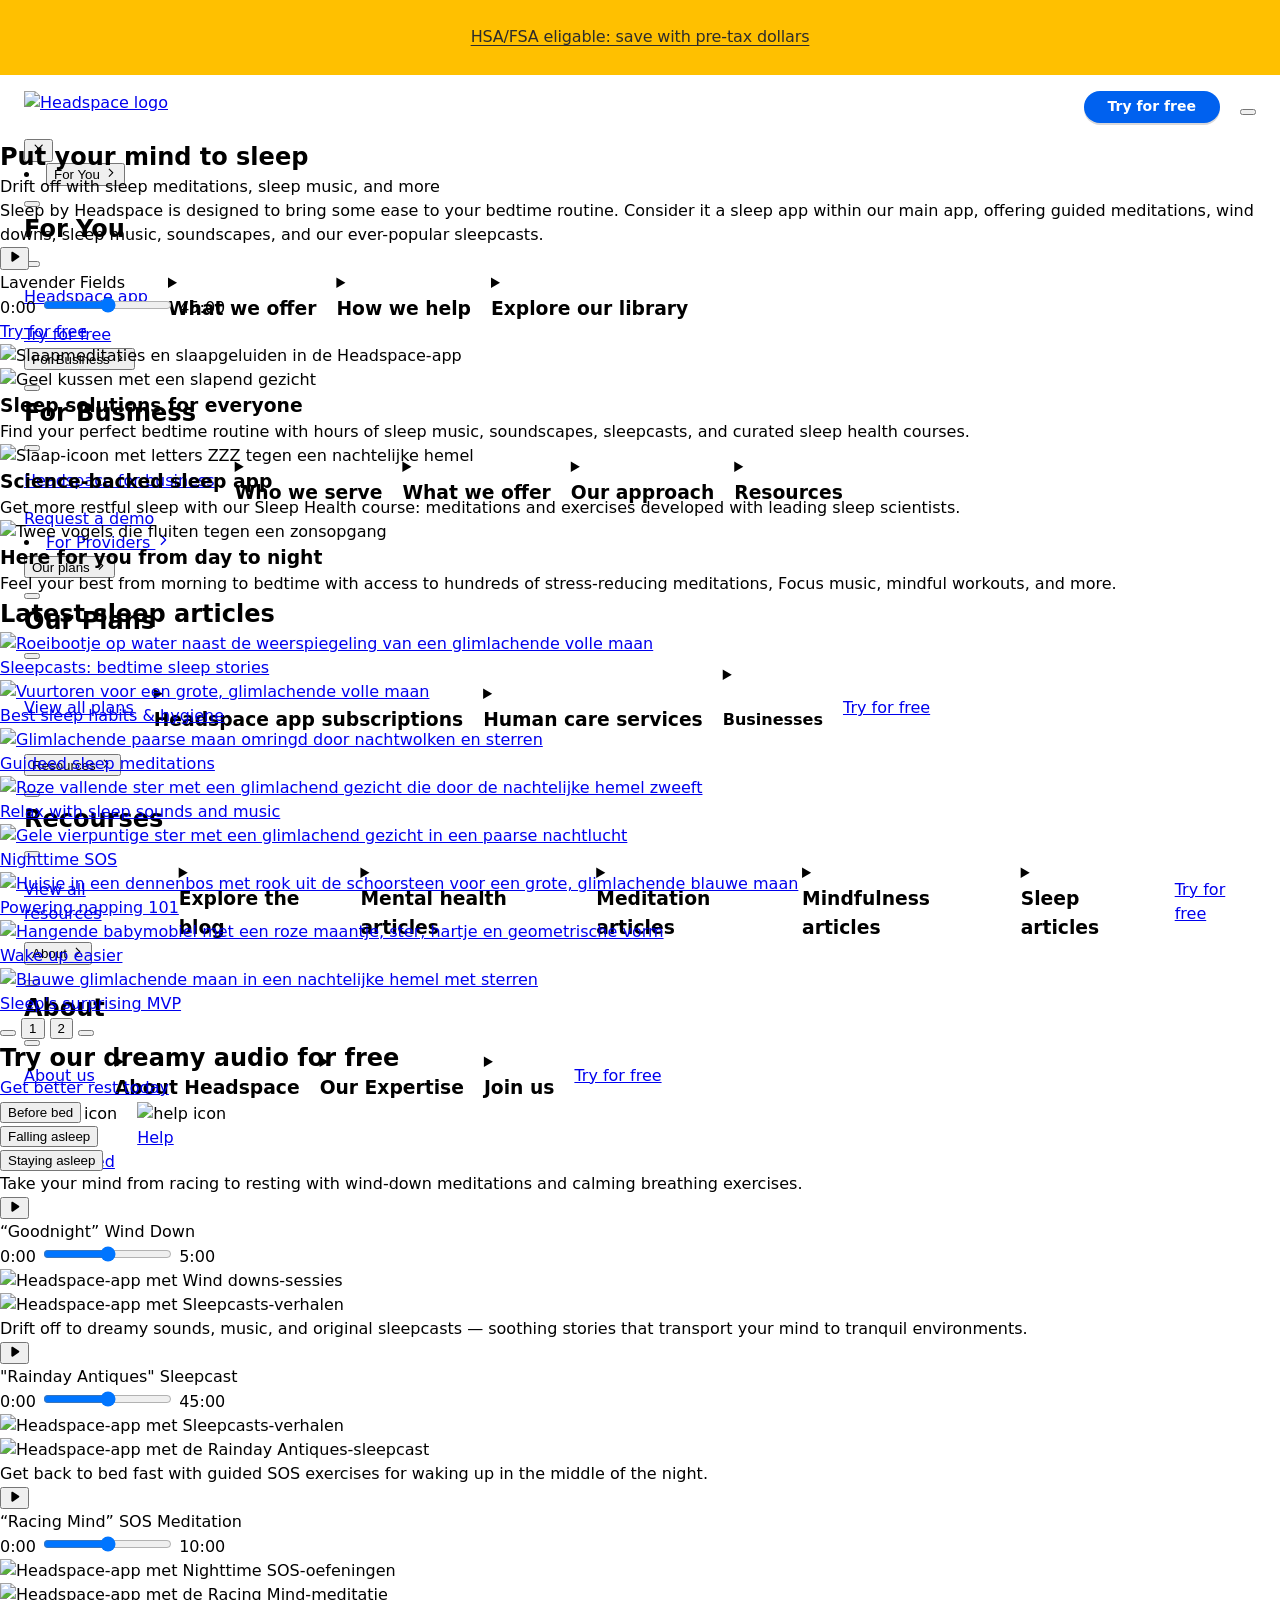
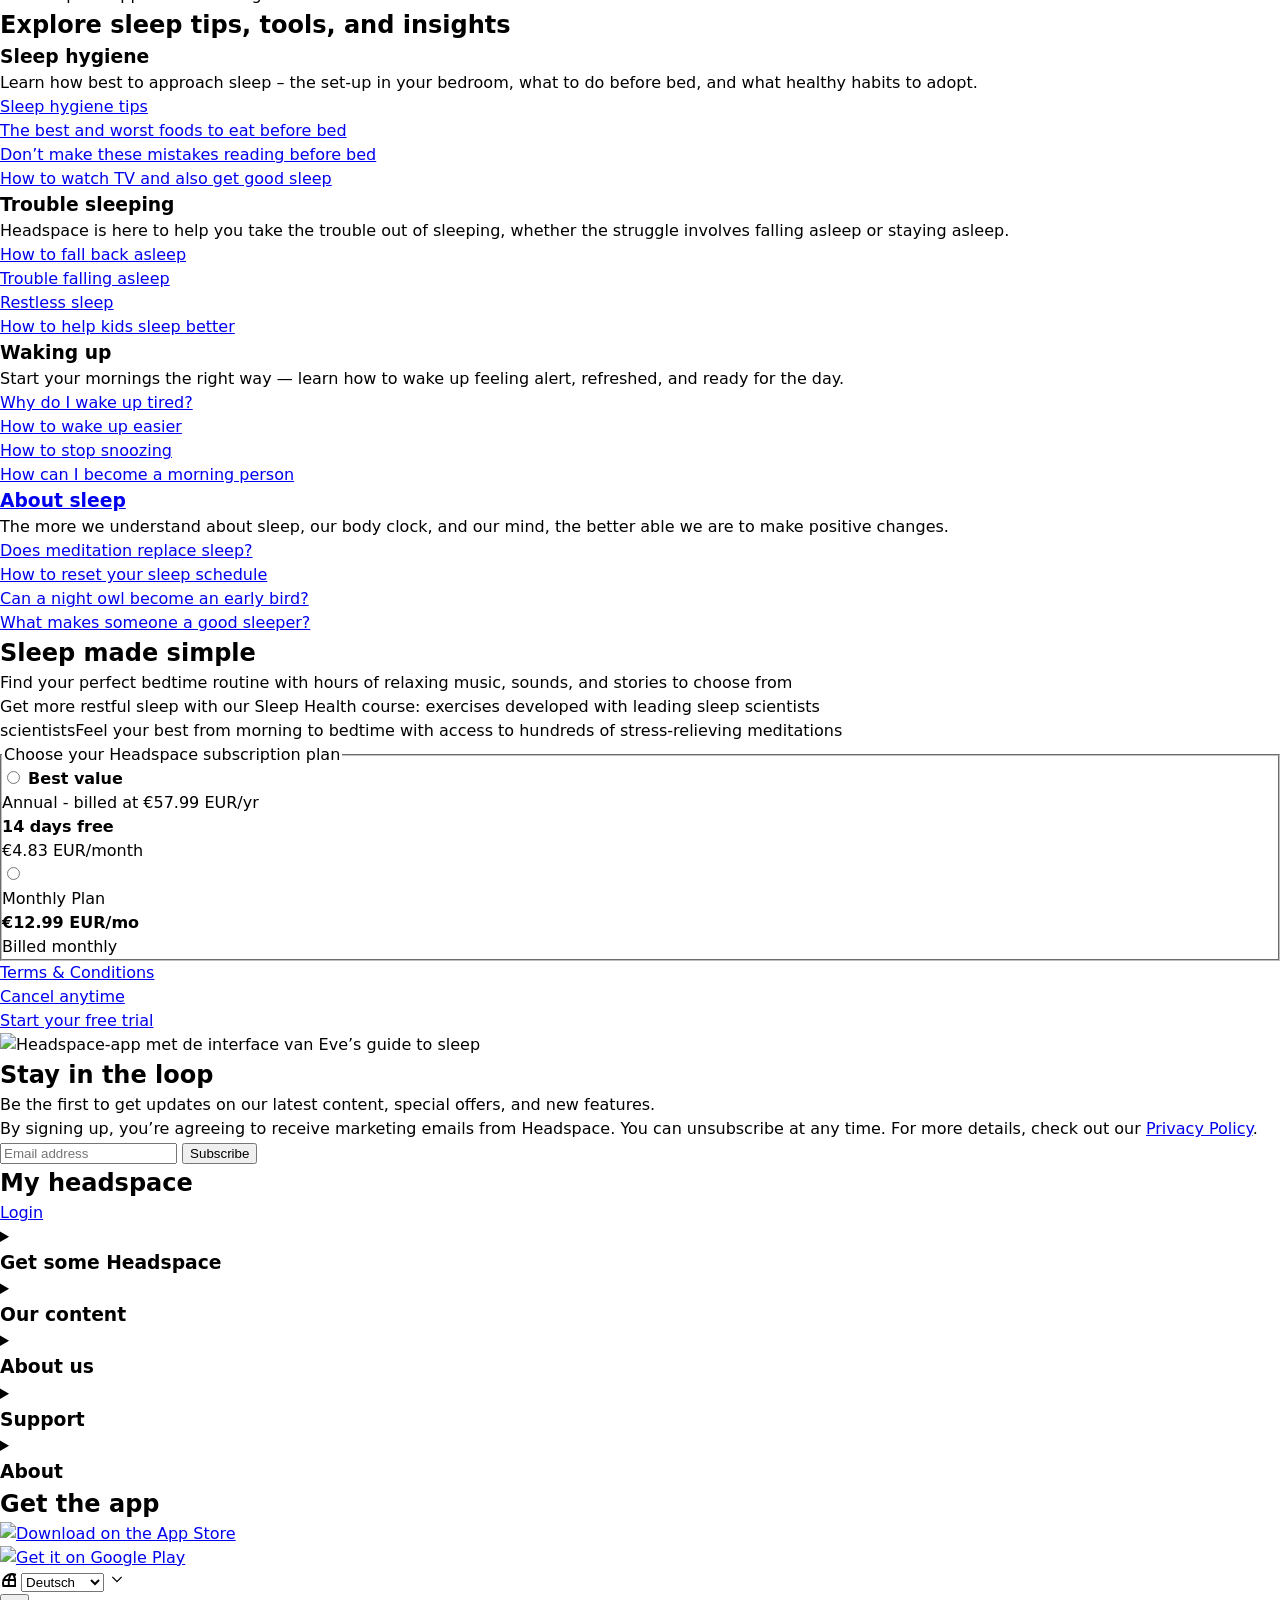
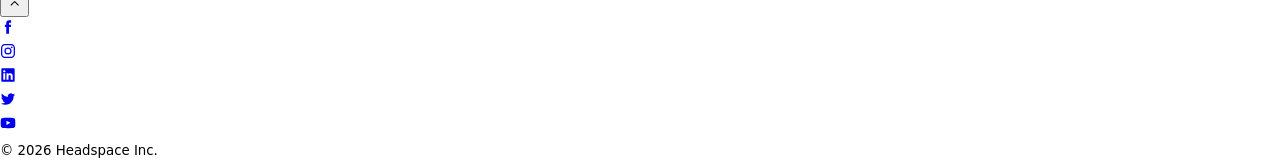
==== commit 6f481267: "Add files via upload" ====
--- a/sleep.html
+++ b/sleep.html
@@ -9,16 +9,30 @@
     </head>
 
     <body>
-        <aside>
+        <aside class="announcement-bar">
             <a href="https://checkout.headspace.com/checkout?voucherCode=B2C14DANNUAL2022&step=Warm-up"><p>HSA/FSA eligable: save with pre-tax dollars</p></a>
         </aside>
 
         <!-- navigation -->
-        <nav>
+        <nav class="main-nav">
             <ul>
-                <li><a href="index.html"><img src="headspace_logo.svg" alt="Headspace logo"></a></li>
-                <li><a href="https://checkout.headspace.com/checkout?voucherCode=B2C14DANNUAL2022&step=Warm-up">Try for free</a></li>
-                <li><button type="button"><img src="hamburger.png" alt="Hamburger icon"></button></li>
+                <li class="nav-logo">
+                    <a href="index.html">
+                        <img src="headspace_logo.svg" alt="Headspace logo">
+                    </a>
+                </li>
+
+                <li class="nav-cta">
+                    <a href="https://checkout.headspace.com/checkout?voucherCode=B2C14DANNUAL2022&step=Warm-up">
+                        Try for free
+                    </a>
+                </li>
+
+                <li class="nav-toggle">
+                    <button type="button" aria-label="Open menu">
+                        <img src="hamburger.png" alt="" aria-hidden="true">
+                    </button>
+                </li>
             </ul>
 
             <!-- Hoofdnavigatie met uitklapbare submenu-items en directe links -->
--- a/style.css
+++ b/style.css
@@ -58,4 +58,80 @@
 img {
     max-width: 100%;
     display: block;
+}
+
+/* Gele mededelingen-balk bovenaan */
+.announcement-bar {
+    background-color: var(--color-yellow);
+    text-align: center;
+    padding: 0.65rem 1rem;
+}
+
+.announcement-bar a {
+    display: block;
+    padding: 1rem 1.5rem;
+    color: var(--color-text-dark);
+    font-size: 1rem;
+    font-weight: 500;
+    line-height: 1.375;
+    letter-spacing: -0.01em;
+    text-decoration: underline;
+    text-underline-offset: 3px;
+    transition: opacity 0.2s ease;
+}
+
+/* De hoofdcontainer van de navigatiebalk */
+.main-nav {
+    height: 4rem;
+    background-color: var(--color-white, #ffffff);
+    padding: 0 1.5rem;
+    z-index: 9;
+}
+
+/* De lijst resetten en verticaal centreren */
+.main-nav ul {
+    display: flex;
+    align-items: center;
+    height: 100%;
+    list-style: none;
+    margin: 0;
+    padding: 0;
+    gap: 1.25rem;
+}
+
+/* Logo links uitlijnen */
+.main-nav .nav-logo {
+    margin-right: auto;
+    display: flex;
+    align-items: center;
+}
+
+.main-nav .nav-logo img {
+    display: block;
+    height: 32px;
+    width: auto;
+}
+
+/* cta 'Try for free' */
+.main-nav .nav-cta a {
+    display: inline-flex;
+    align-items: center;
+    justify-content: center;
+    height: 2rem;
+    padding: 0 1.5rem;
+    background-color: #0061ef;
+    color: #ffffff;
+    font-size: 0.875rem;
+    font-weight: 700;
+    text-decoration: none;
+    border-radius: 2rem;
+    box-shadow: 0 0.125rem 0 rgba(65, 61, 69, 0.2);
+}
+
+.main-nav .nav-cta a:hover {
+    opacity: 0.9;
+}
+
+.main-nav .nav-cta a:active {
+    transform: translateY(1px);
 }
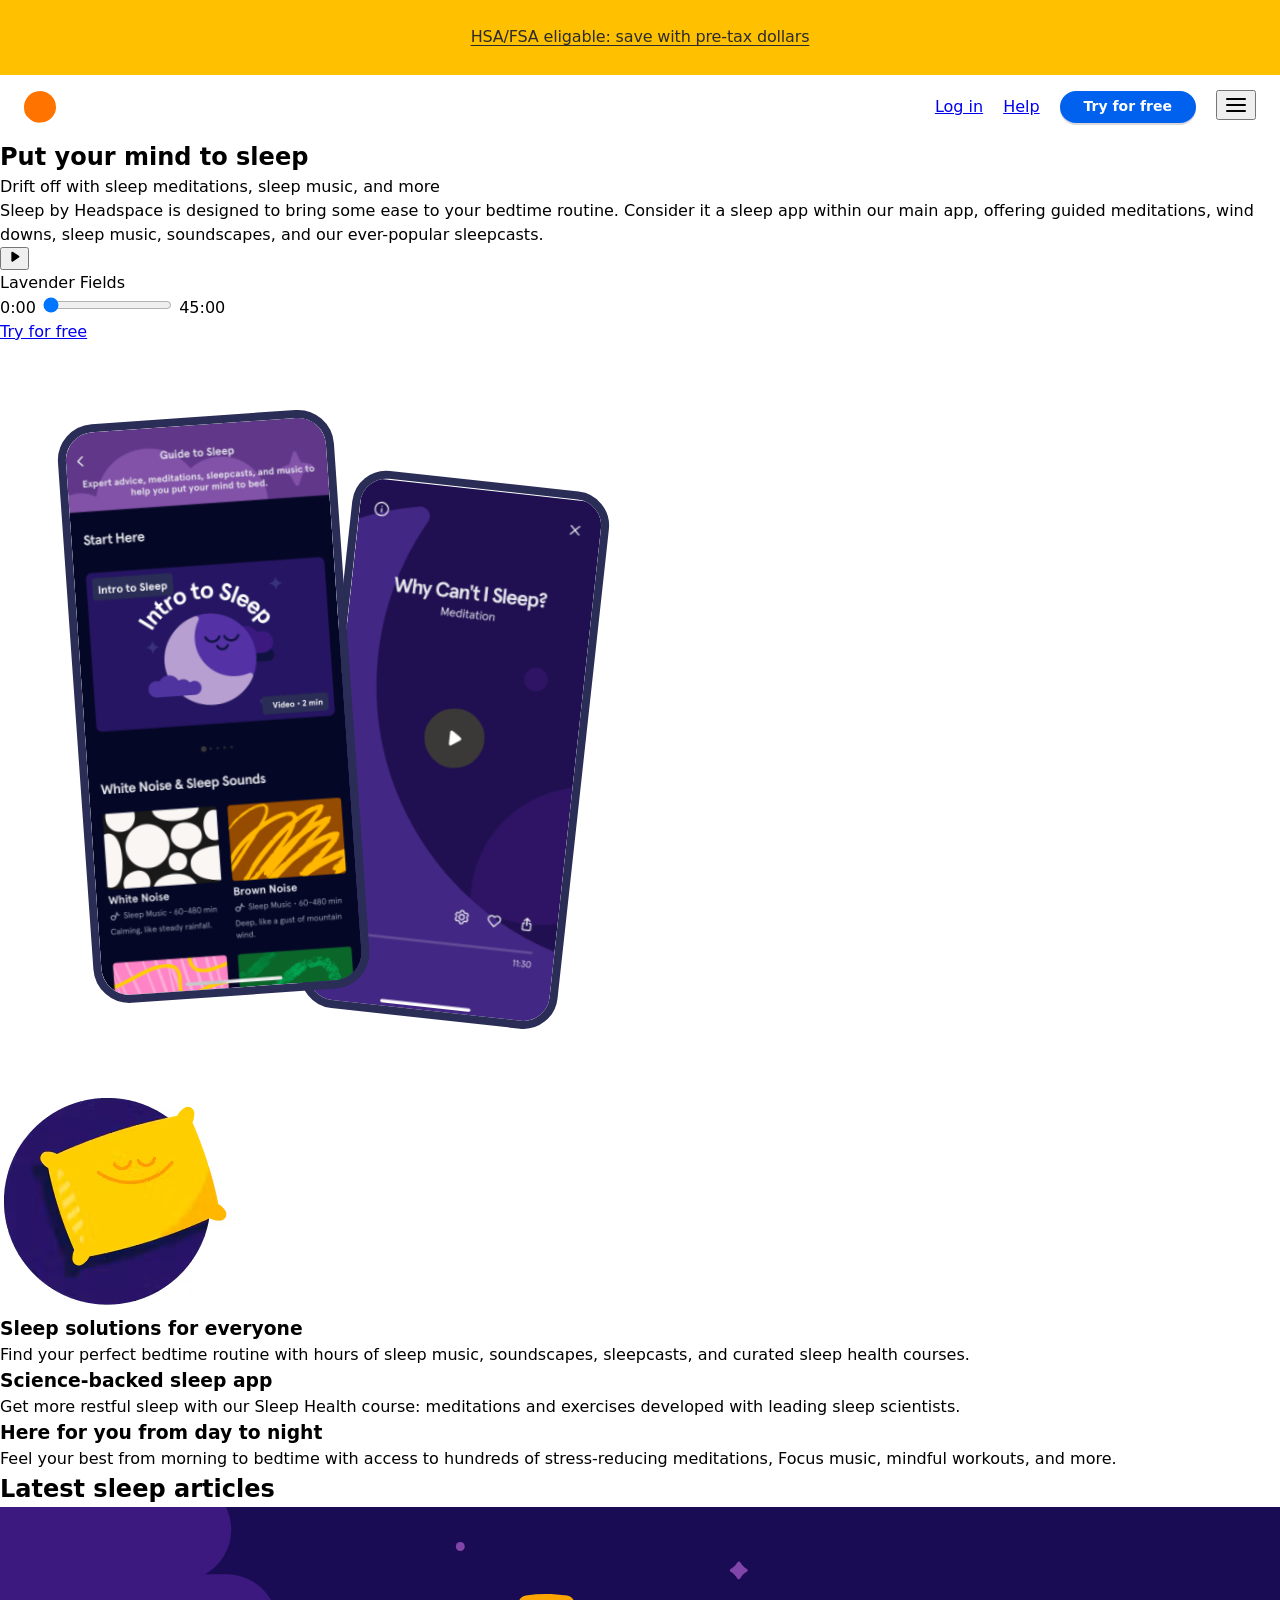
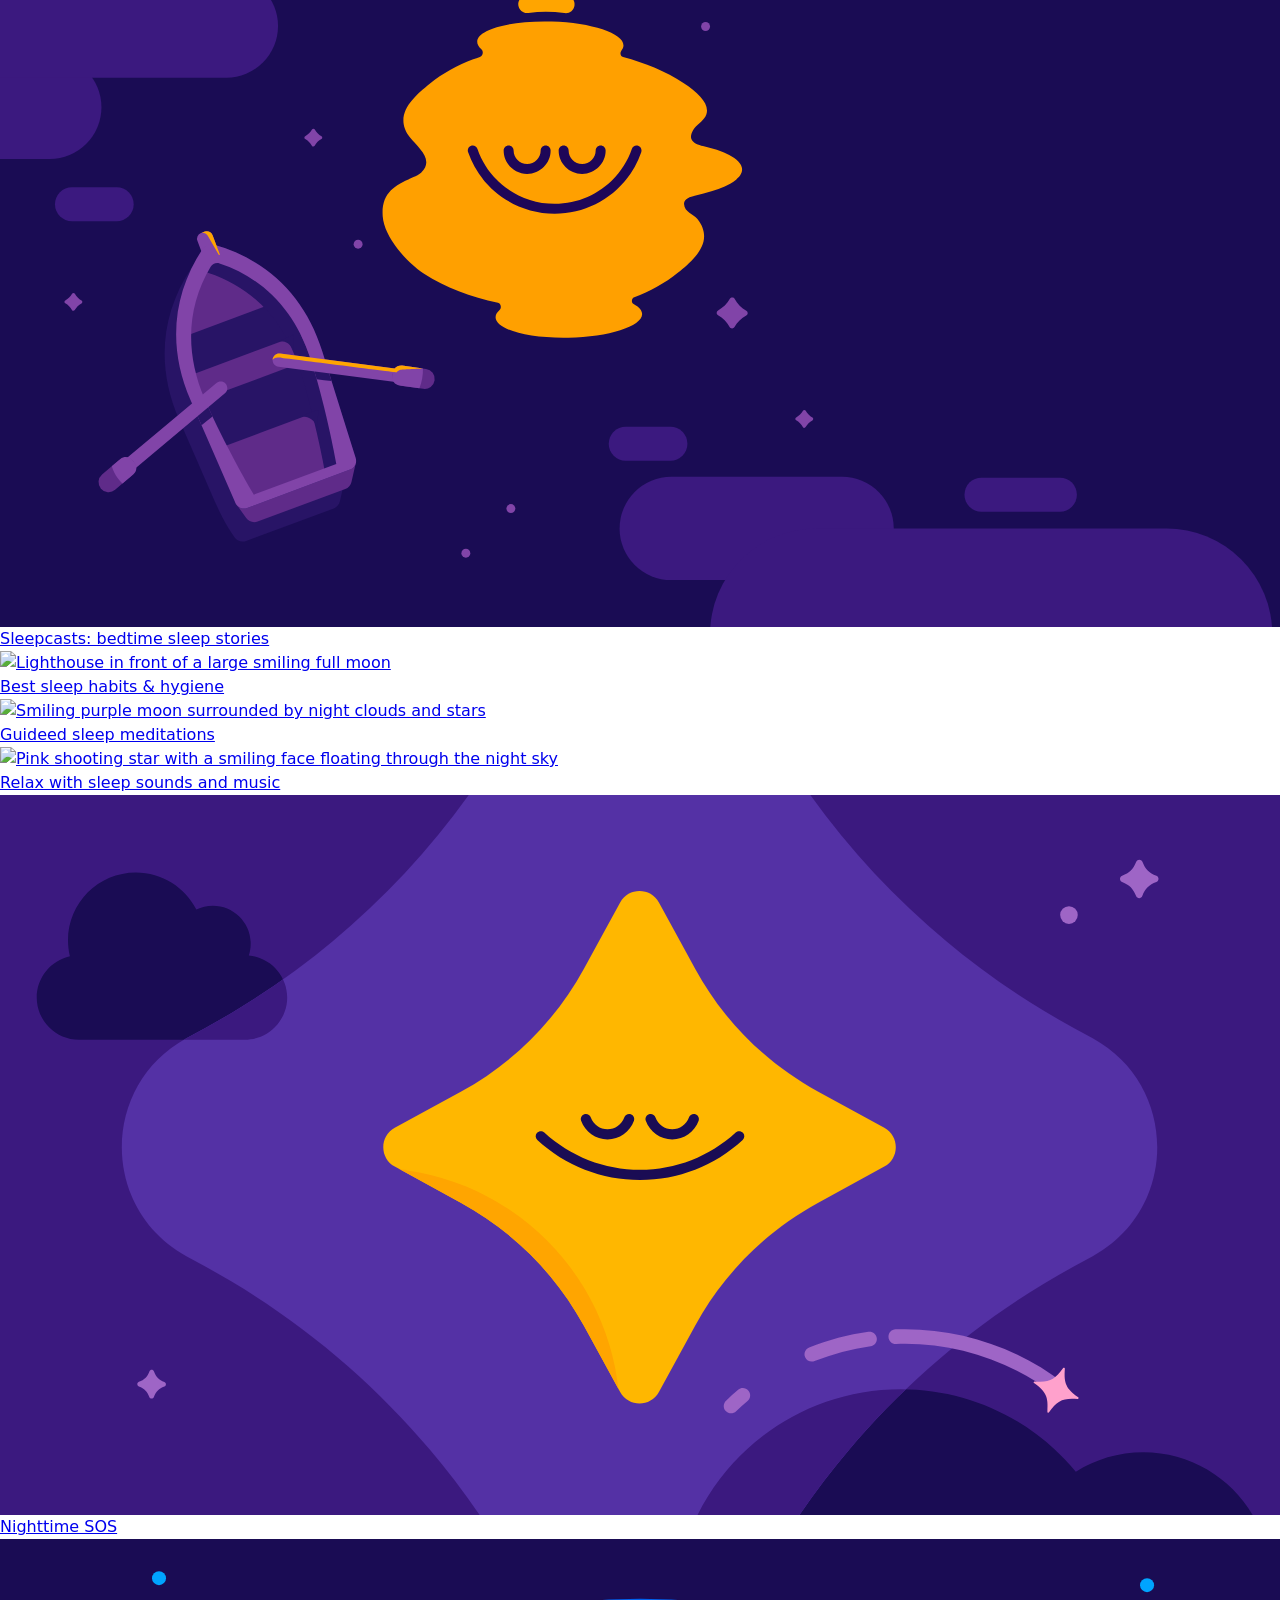
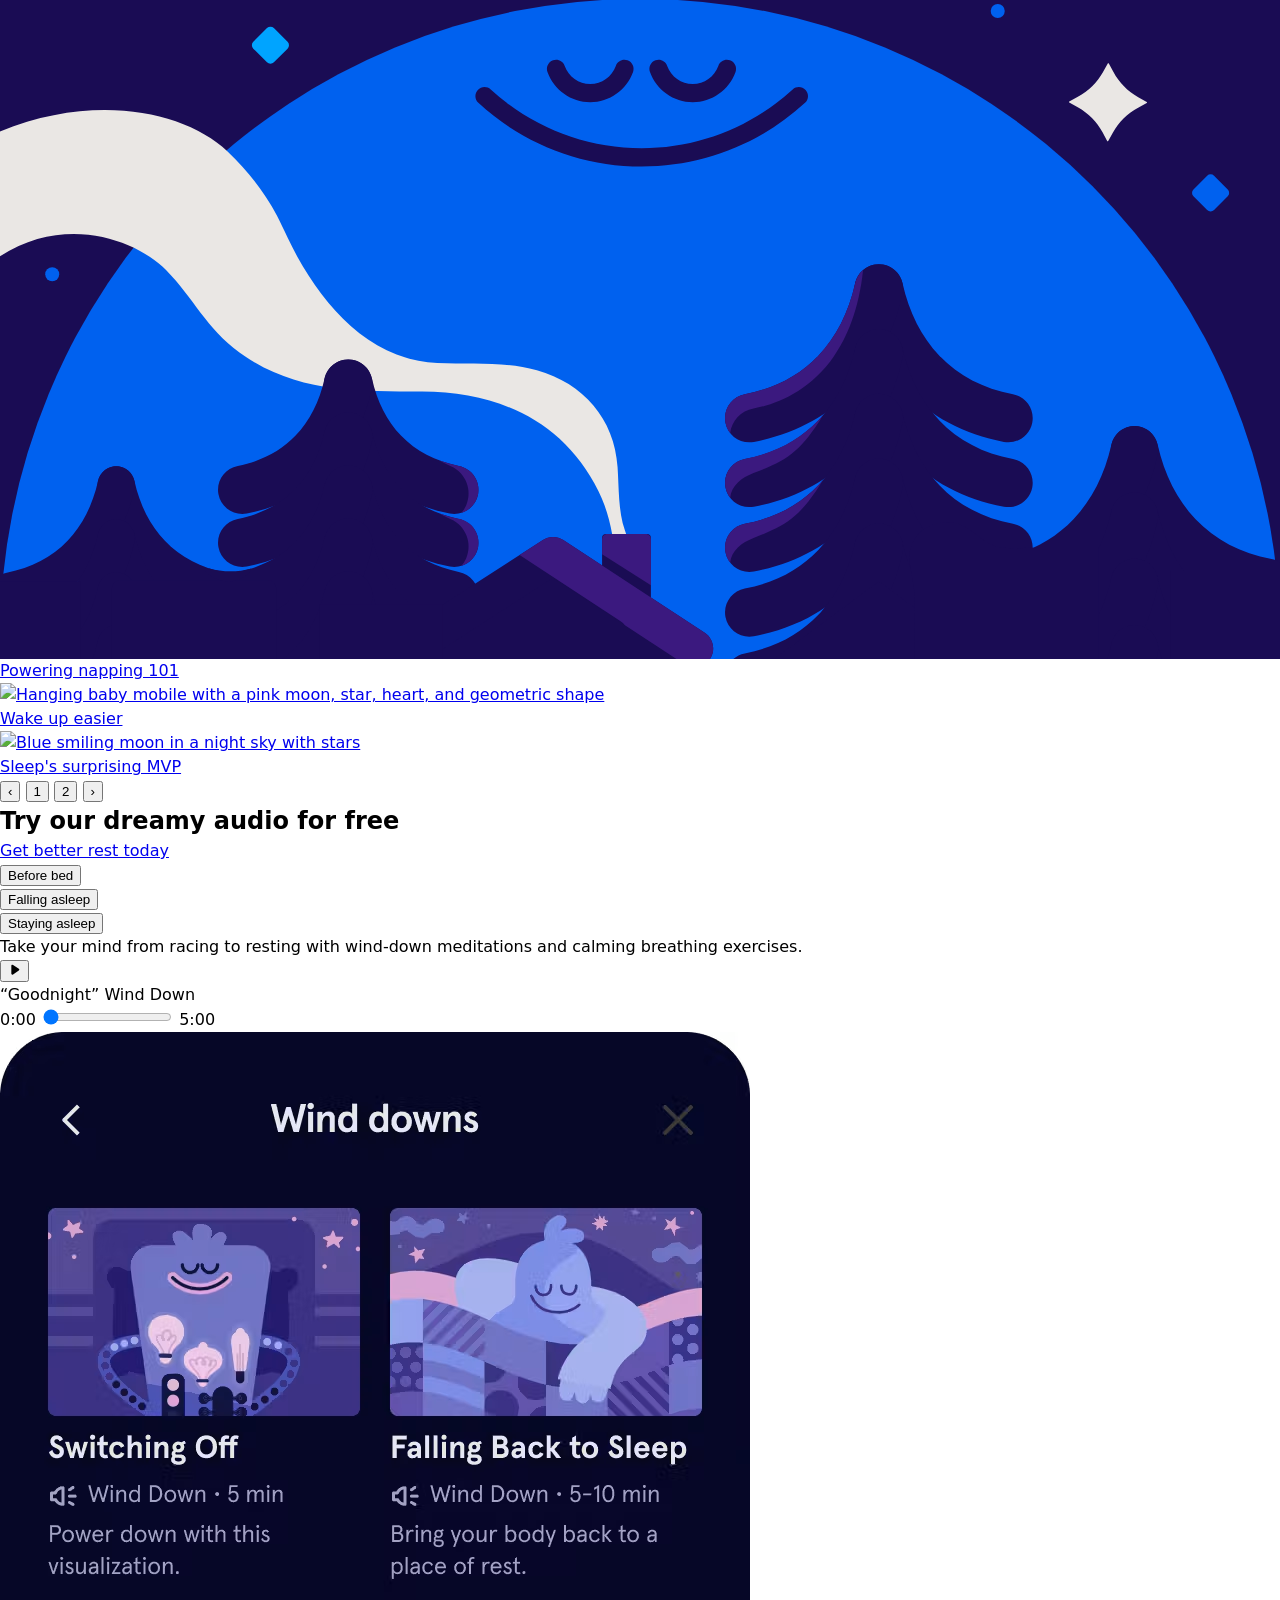
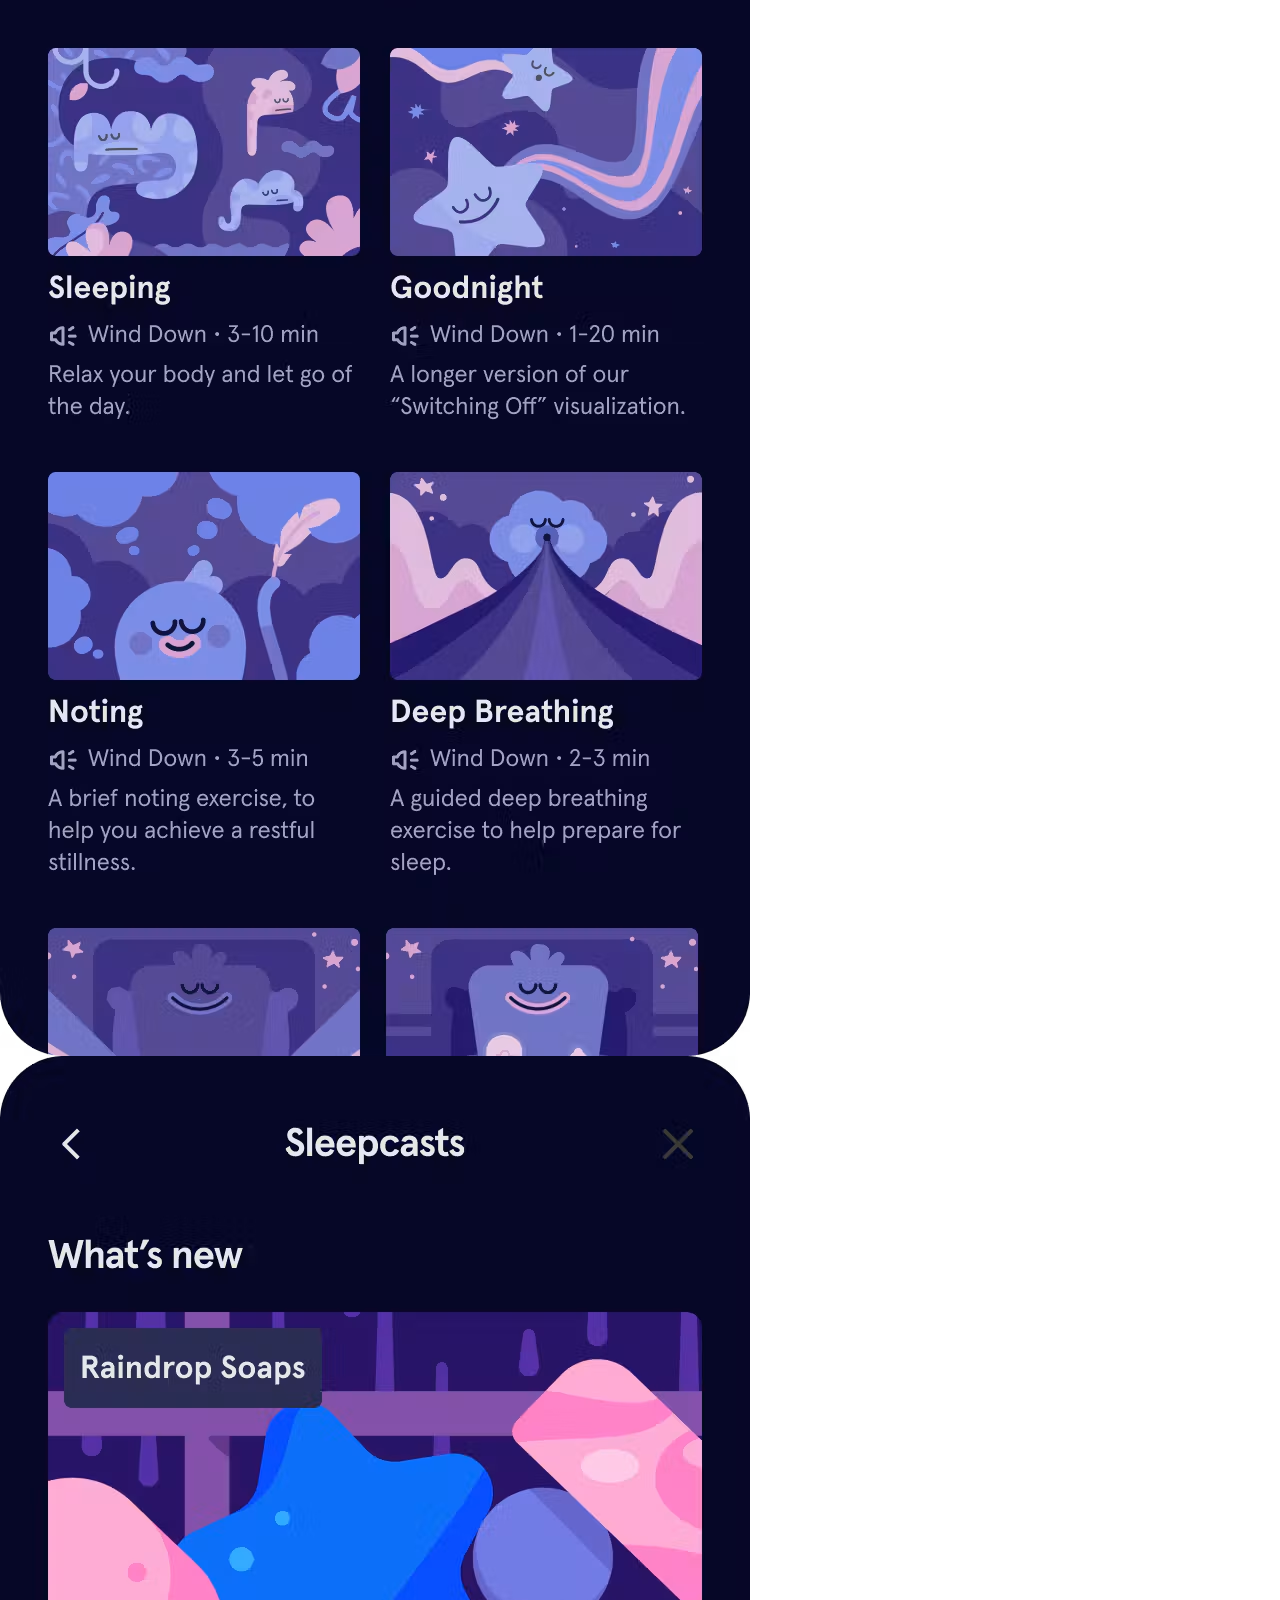
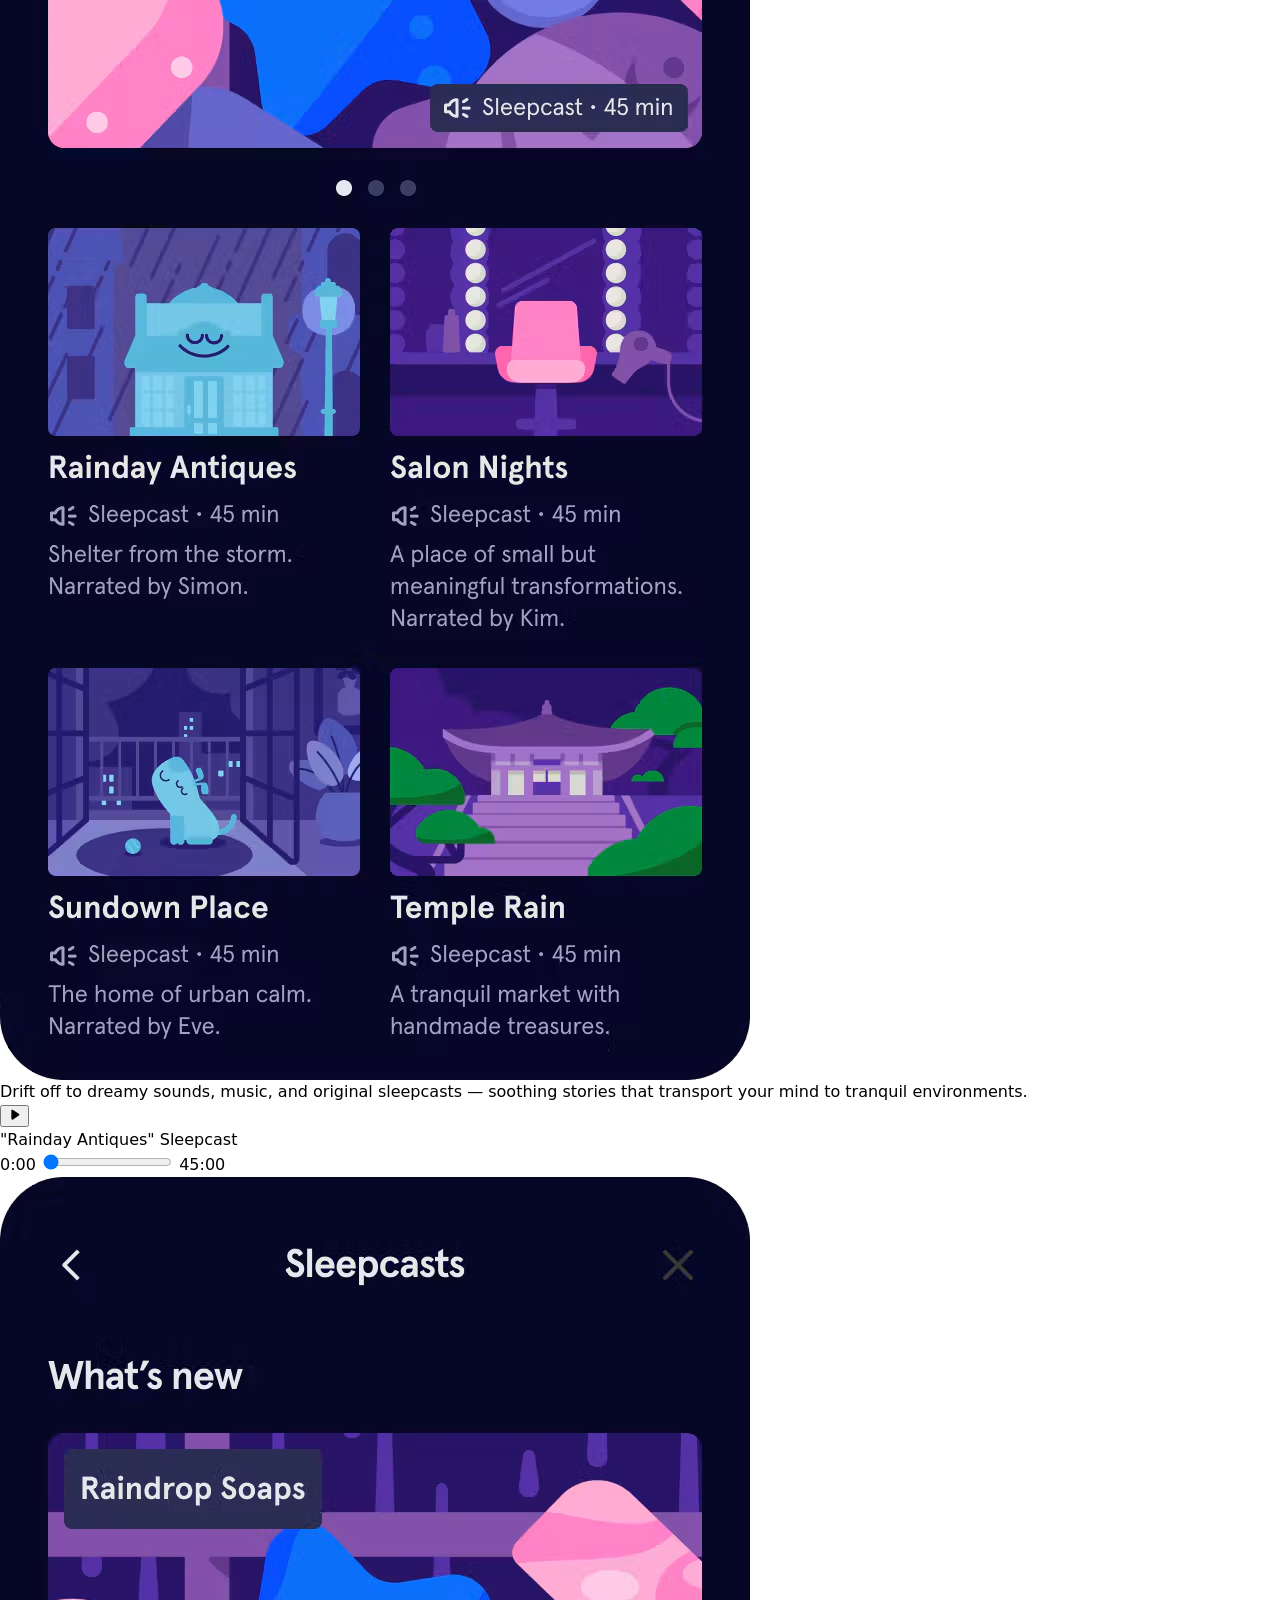
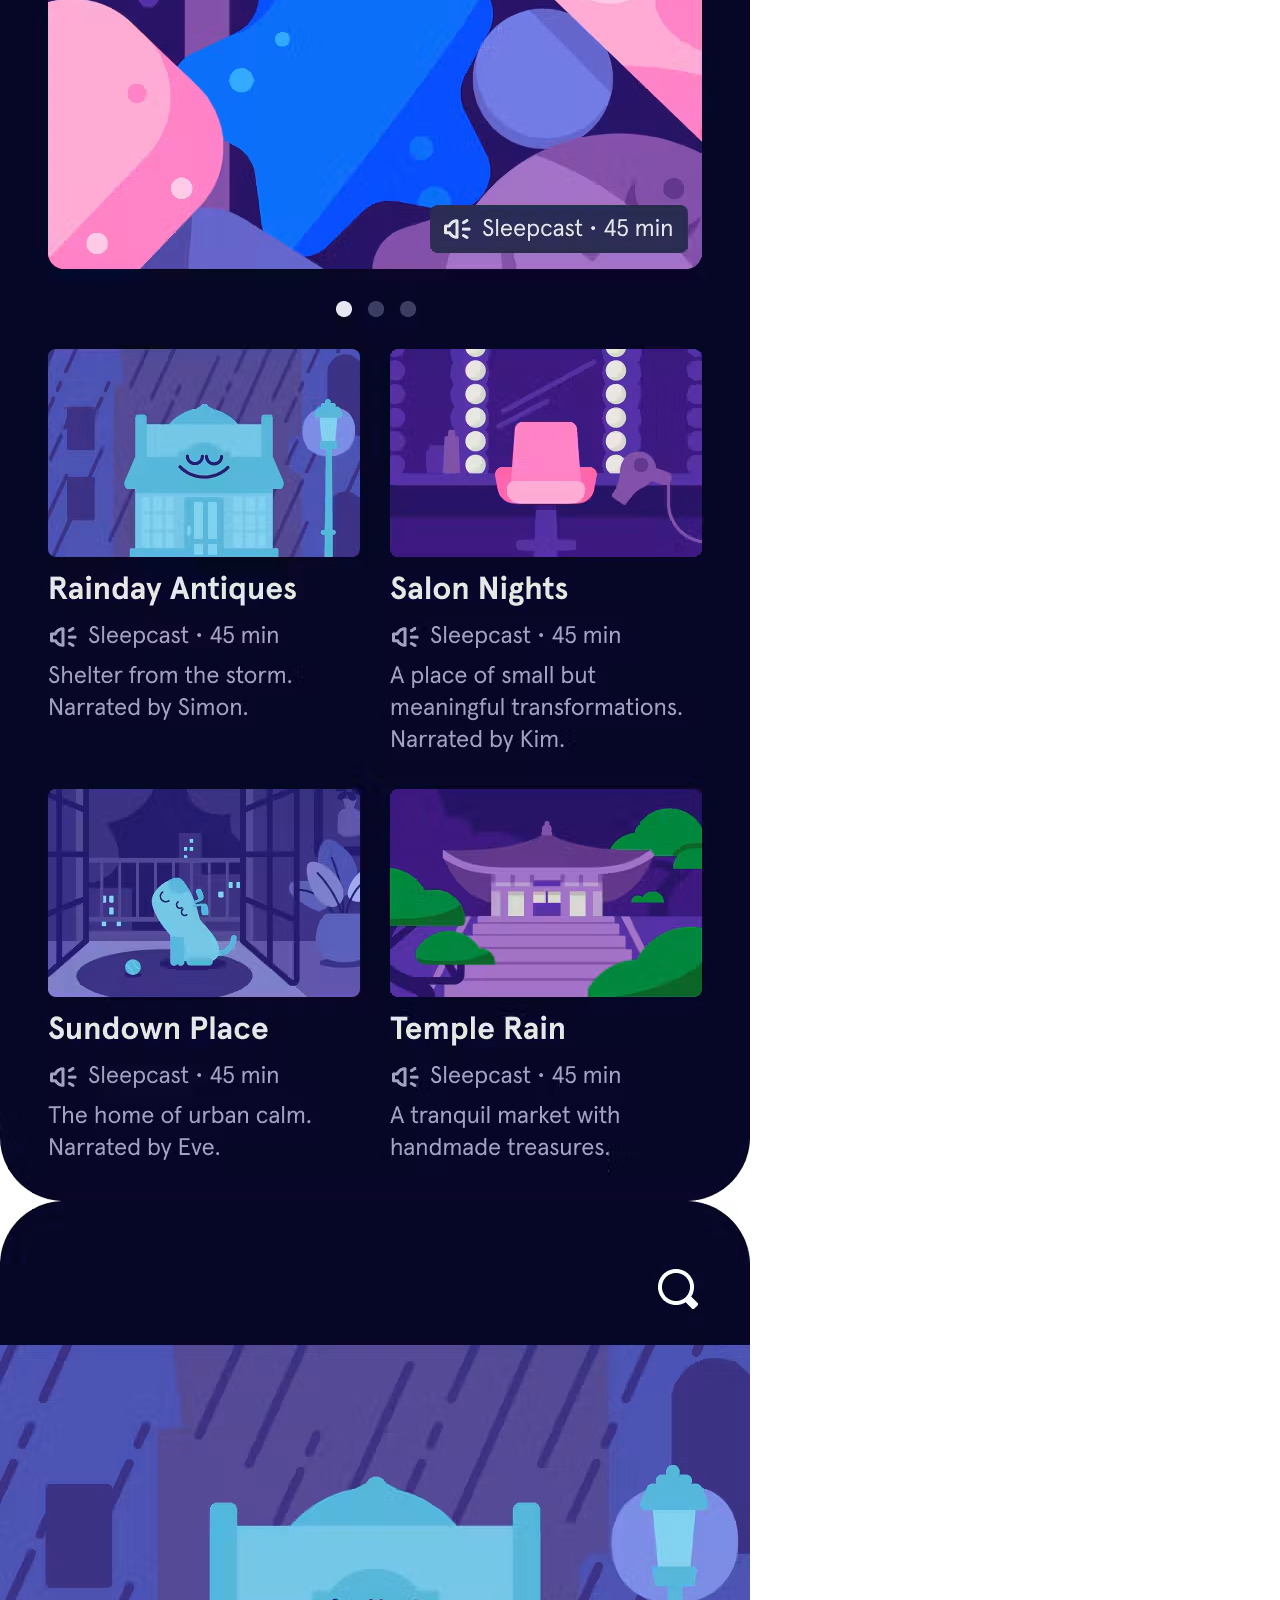
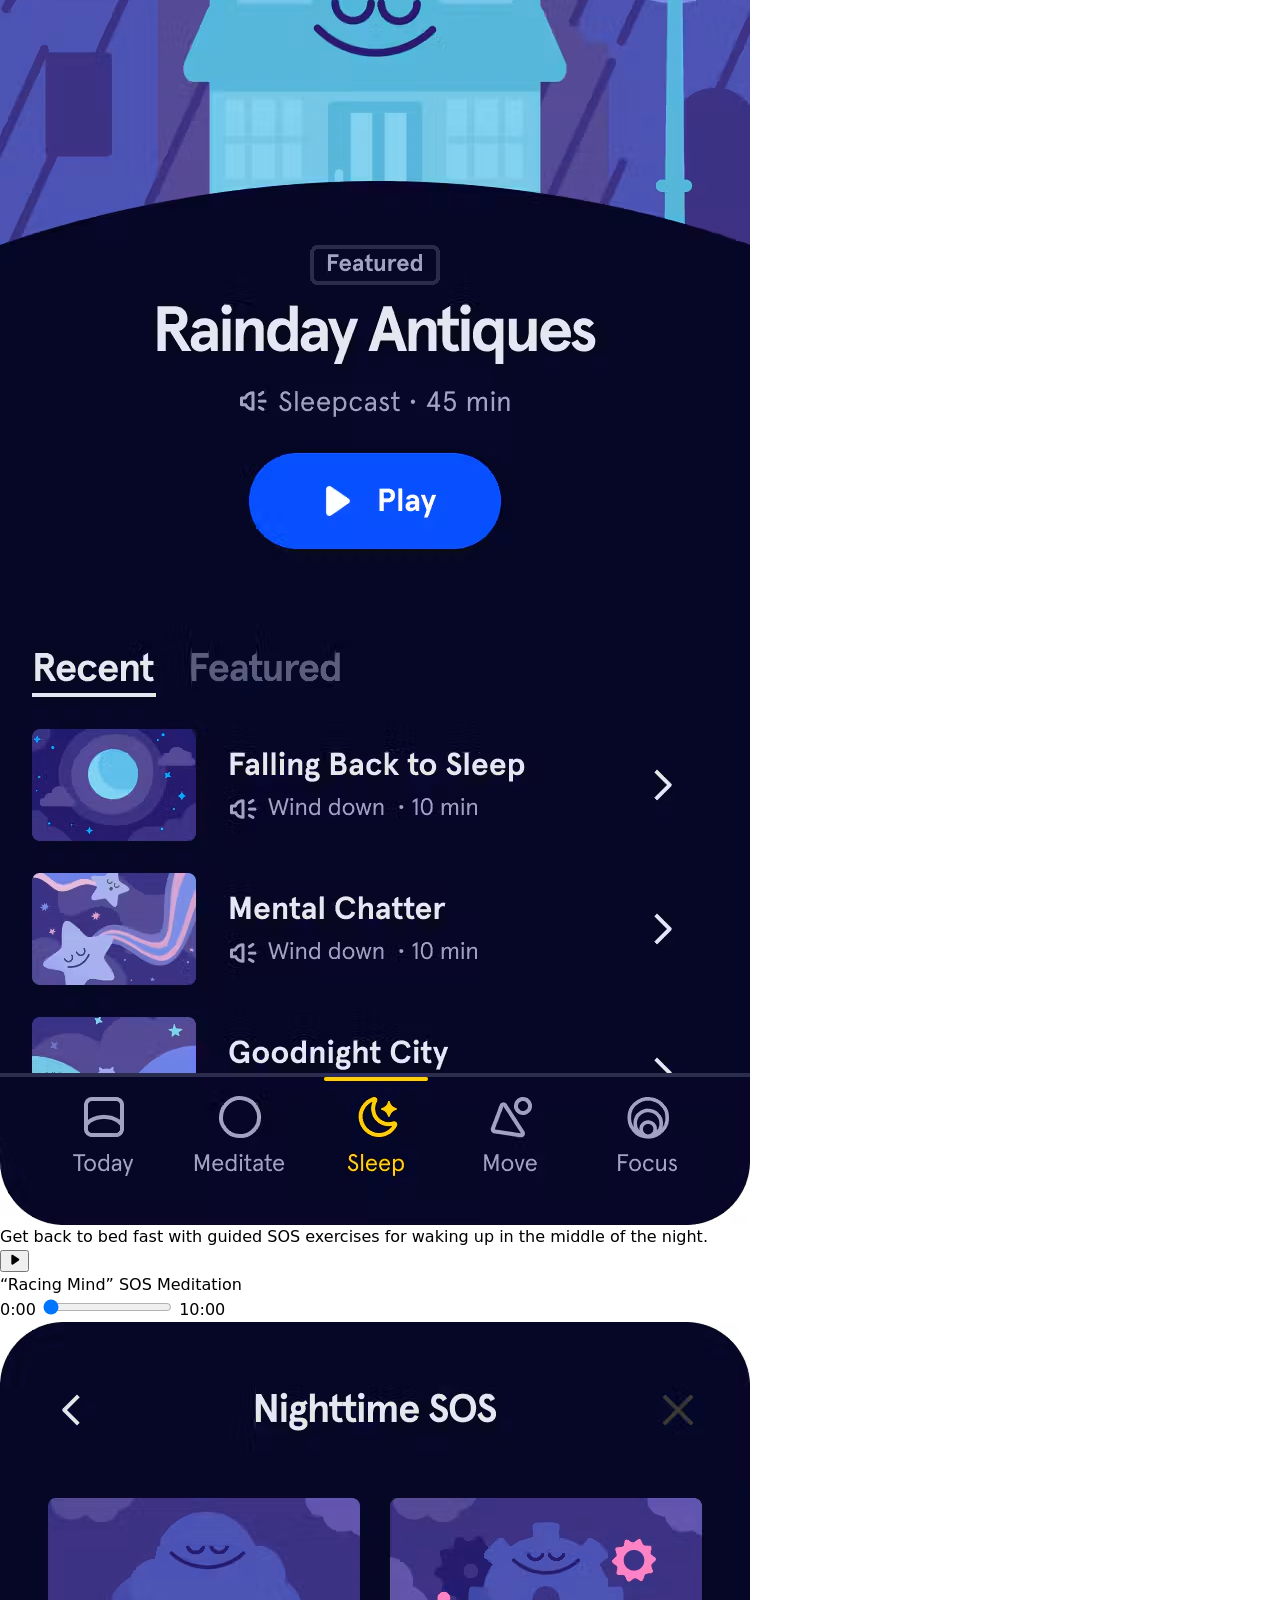
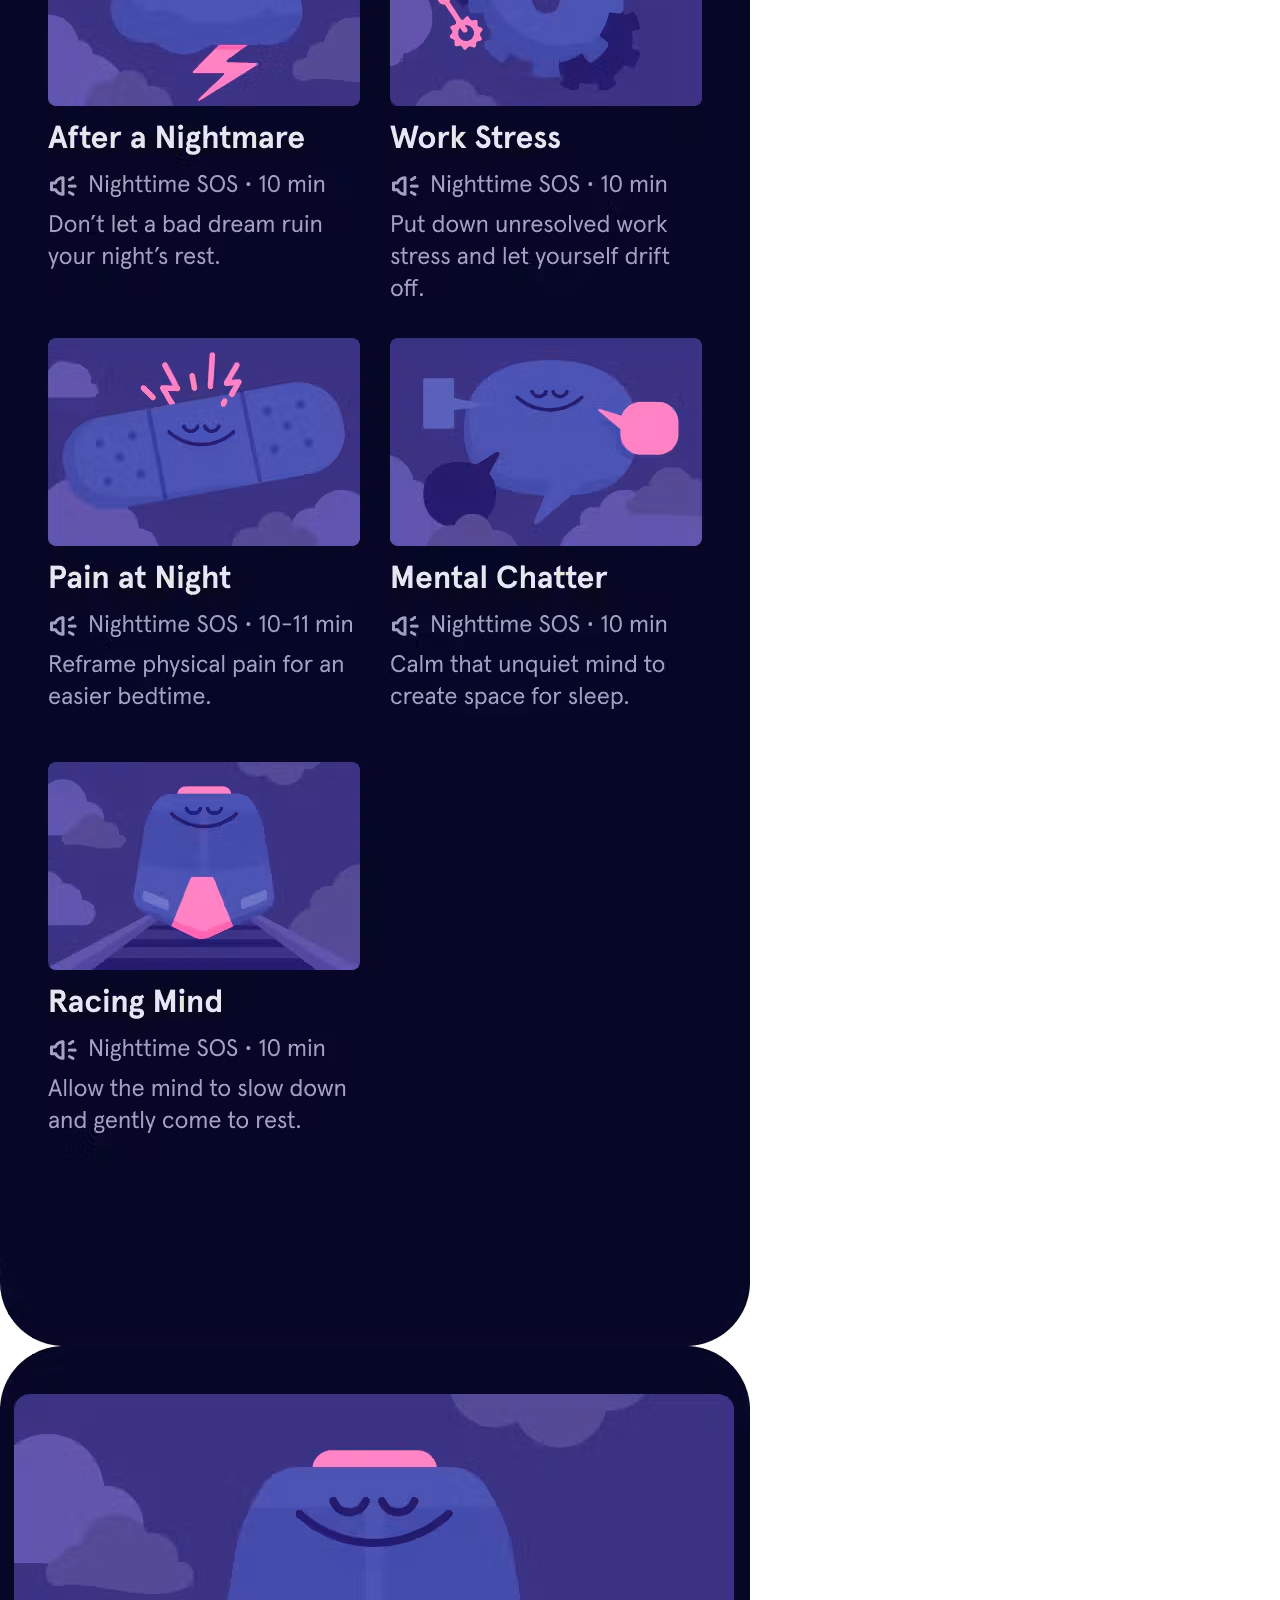
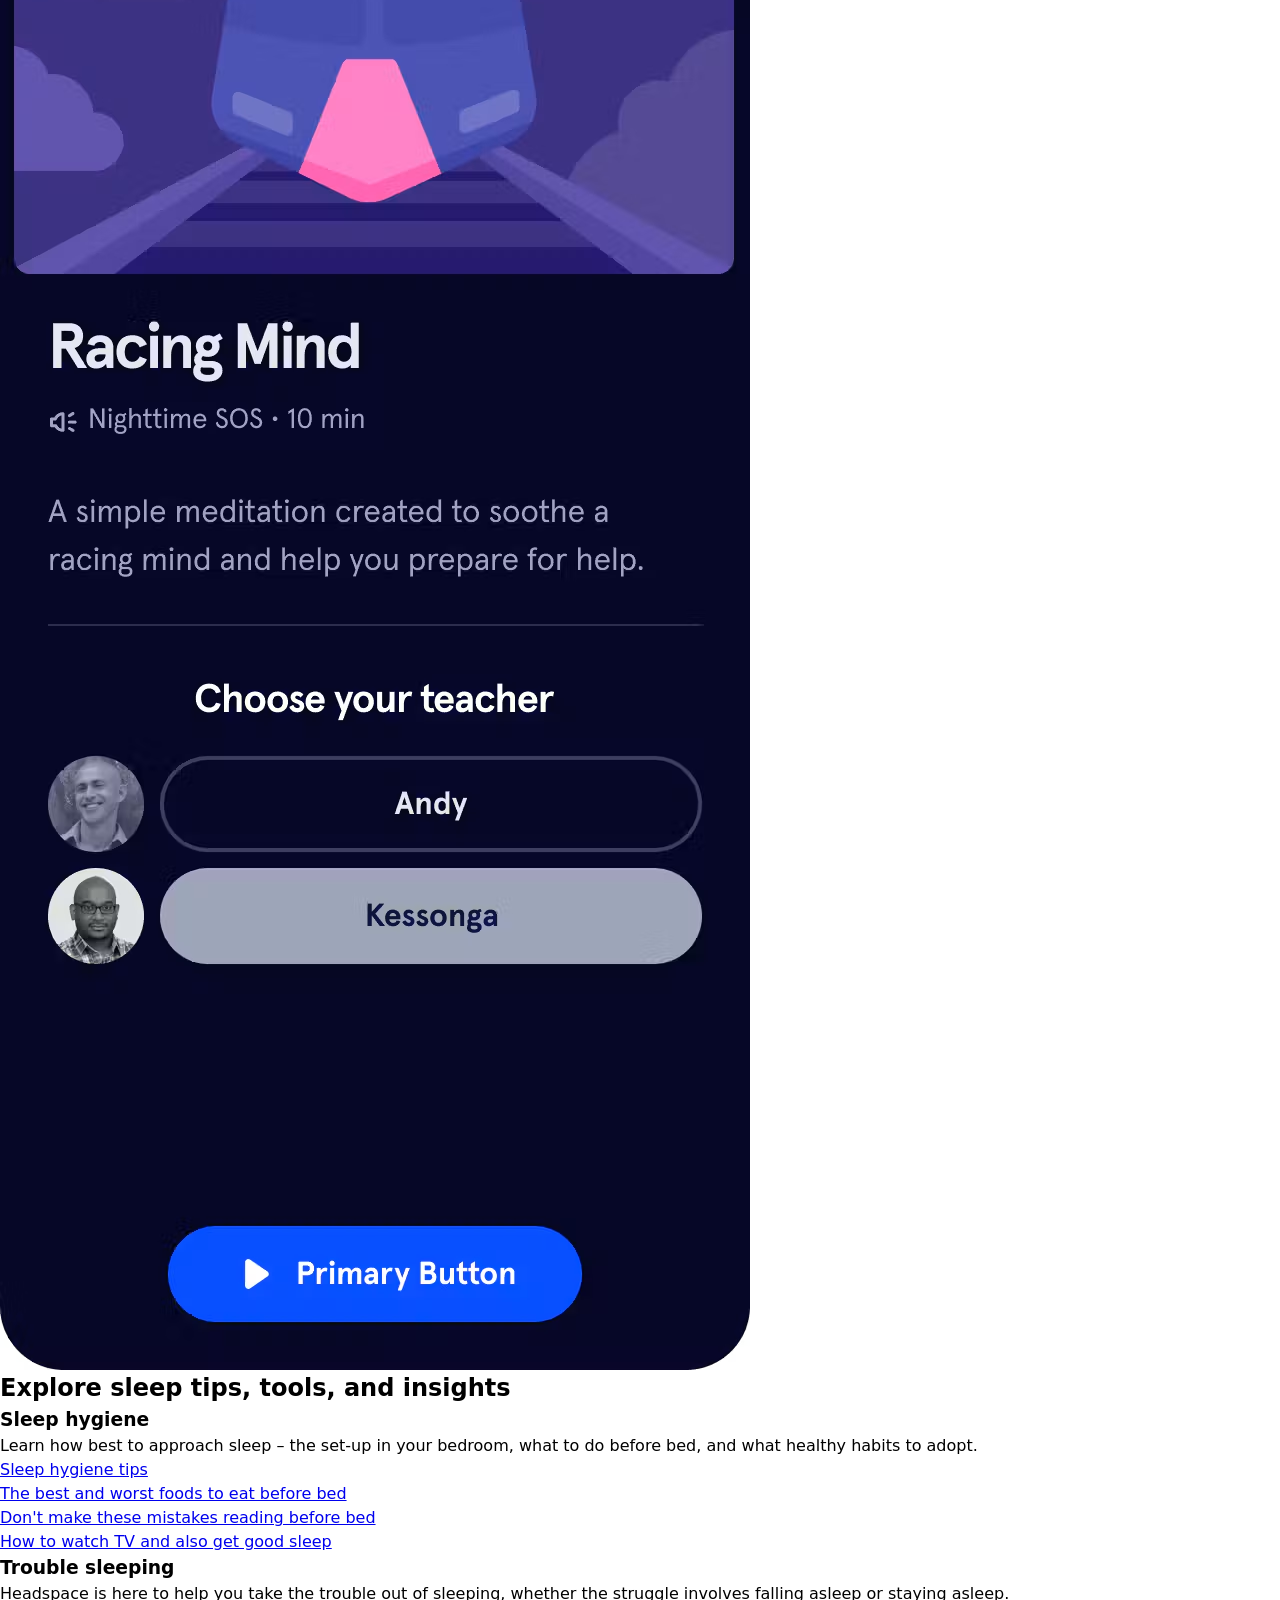
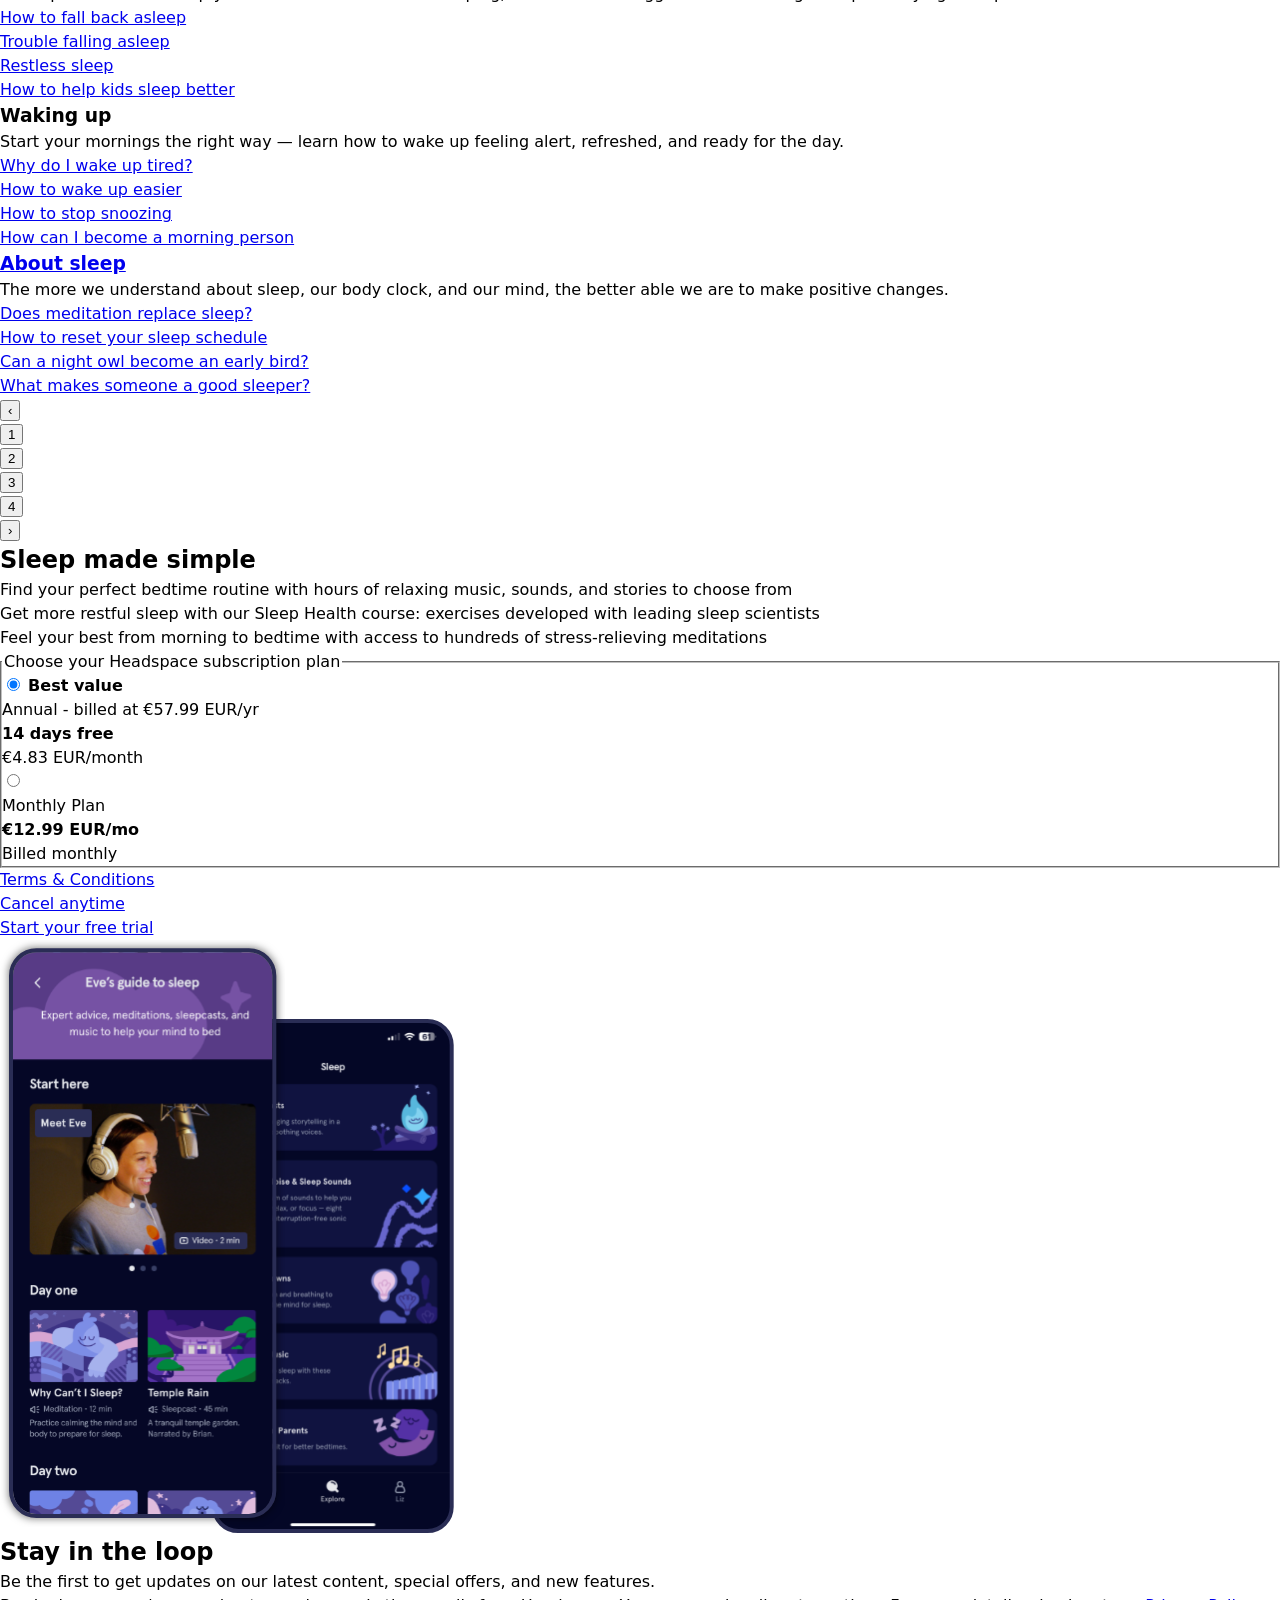
==== commit a079fceb: "Add files via upload" ====
--- a/sleep.html
+++ b/sleep.html
@@ -1,3 +1,12 @@
+<!--
+    Bronnen:
+    - Referentie, afbeeldingen, SVG's en audio: https://www.headspace.com/
+    - Lettertypen: https://www.headspace.com/
+    - HTML-elementen naslag: https://developer.mozilla.org/en-US/docs/Web/HTML/Reference/Elements
+    - HTML-opfrisser: https://www.youtube.com/watch?v=qz0aGYrrlhU
+    - Hulp bij commentaarstructuur: https://gemini.google.com/app
+-->
+
 <!DOCTYPE html>
 <html lang="en">
     <head>
@@ -18,8 +27,24 @@
             <ul>
                 <li class="nav-logo">
                     <a href="index.html">
-                        <img src="headspace_logo.svg" alt="Headspace logo">
+                        <img src="images/headspace_logo.svg" alt="Headspace logo">
                     </a>
+                </li>
+
+                <!-- Utility links: Log in en Help -->
+                <li class="nav-desktop-links">
+                    <ul class="menu-secondary-links">
+                    <li>
+                        <a href="https://auth.headspace.com/u/login/identifier?state=hKFo2SBycDRGNi1UWUZmN0lfWENQOVZQaG50NnF6QnZlX2xCUaFur3VuaXZlcnNhbC1sb2dpbqN0aWTZIHEzeW1SU25leENMN1FuMkl0RGpyYmptMHlBMjVqTVZvo2NpZNkgdHVic0t5dXFyY2E3em1XTmdhVjhPZlNBd3N5alRnWGc&ui_locales=en">
+                            Log in
+                        </a>
+                    </li>
+                    <li>
+                        <a href="https://help.headspace.com/hc/en-us">
+                            Help
+                        </a>
+                    </li>
+                    </ul>
                 </li>
 
                 <li class="nav-cta">
@@ -29,435 +54,485 @@
                 </li>
 
                 <li class="nav-toggle">
-                    <button type="button" aria-label="Open menu">
-                        <img src="hamburger.png" alt="" aria-hidden="true">
+                    <button type="button" class="hamburger-btn" aria-label="Open menu">
+                        <img src="images/hamburger.png" alt="" aria-hidden="true">
                     </button>
                 </li>
             </ul>
 
             <!-- Hoofdnavigatie met uitklapbare submenu-items en directe links -->
             <!-- hamburger menu sluit icon -->
-            <button>
-                <svg width="1em" height="1em" fill="none" viewBox="0 0 24 24" aria-hidden="true" data-testid="mobile-navbar-menu-content-close" class="css-dqoe5e"><path fill="currentColor" fill-rule="evenodd" d="M18.011 4.576l-6.01 6.011-6.01-6.01a.5.5 0 00-.708 0l-.707.707a.5.5 0 000 .707l6.011 6.01-6.01 6.01a.5.5 0 000 .707l.706.708a.5.5 0 00.707 0l6.011-6.01 6.01 6.01a.5.5 0 00.707 0l.708-.708a.5.5 0 000-.707l-6.01-6.01 6.01-6.01a.5.5 0 000-.707l-.708-.708a.5.5 0 00-.707 0z" clip-rule="evenodd"></path></svg>
-            </button>
-
-            <!-- Mobiel hoofdmenu links -->
-            <li>
-            <!-- FOR YOU (NIVEAU 1 TRIGGER MET NIVEAU 2 PANEEL) --> 
-                <!-- Trigger knop om For You te openen -->
-                <button>
-                    For You
-                    <svg width="1em" height="1em" fill="none" viewBox="0 0 24 24" class="css-bajytq"><path fill="currentColor" fill-rule="evenodd" d="M9.56 19.71l-1.41-1.42L14.44 12 8.15 5.71l1.41-1.42 7 7a1 1 0 010 1.41l-7 7.01z" clip-rule="evenodd"></path></svg>
+            <dialog class="mobile-menu-overlay" id="mobile-menu" aria-label="Mobile menu">
+                <button type="button" class="menu-close-btn" aria-label="Close menu">
+                    <svg aria-hidden="true" width="18" height="18" viewBox="0 0 24 24" fill="none" stroke="currentColor" stroke-width="2.5" stroke-linecap="round" stroke-linejoin="round">
+                        <line x1="18" y1="6" x2="6" y2="18"></line>
+                        <line x1="6" y1="6" x2="18" y2="18"></line>
+                    </svg>
                 </button>
-
-                <!-- SUBMENU PANEEL NIVEAU 2: FOR YOU -->
-                <section>
-                    <header>
-                        <button>
-                            <!-- svg toevoegen-->
+                <!-- Mobiel hoofdmenu links -->
+                <!-- FOR YOU (NIVEAU 1 TRIGGER MET NIVEAU 2 PANEEL) --> 
+                    <!-- Trigger knop om For You te openen -->
+                <ul class="mobile-menu-items">
+                    <li>
+                        <button type="button" class="menu-row-btn" aria-expanded="false">
+                            For You
+                            <svg class="arrow-icon" width="1em" height="1em" fill="none" viewBox="0 0 24 24" class="css-bajytq"><path fill="currentColor" fill-rule="evenodd" d="M9.56 19.71l-1.41-1.42L14.44 12 8.15 5.71l1.41-1.42 7 7a1 1 0 010 1.41l-7 7.01z" clip-rule="evenodd"></path></svg>
                         </button>
-                        <h2>For You</h2>
-                        <button>
-                            <!-- svg toevoegen-->
+
+                        <!-- SUBMENU PANEEL NIVEAU 2: FOR YOU -->
+                        <section class="submenu-panel">
+                            <header class="submenu-header">
+                                <button type="button" class="submenu-back-btn" aria-label="Bak to main menu">
+                                    <svg aria-hidden="true" width="20" height="20" viewBox="0 0 24 24" fill="none" stroke="currentColor" stroke-width="2.5" stroke-linecap="round" stroke-linejoin="round">
+                                        <polyline points="15 18 9 12 15 6"></polyline>
+                                    </svg>
+                                </button>
+                                <h2 class="submenu-title">For You</h2>
+                                <button type="button" class="submenu-close-btn" aria-label="Close menu">
+                                    <svg aria-hidden="true"width="18" height="18" viewBox="0 0 24 24" fill="none" stroke="currentColor" stroke-width="2.5" stroke-linecap="round" stroke-linejoin="round">
+                                        <line x1="18" y1="6" x2="6" y2="18"></line>
+                                        <line x1="6" y1="6" x2="18" y2="18"></line>
+                                    </svg>
+                                </button>
+                            </header>
+
+                            <!-- Submenu lijst -->
+                            <ul class="submenu-items">
+                                <li><a href="https://www.headspace.com/app?origin=navigation">Headspace app</a></li>
+
+                                <!-- Accordeon: What we offer -->
+                                <li>
+                                    <details>
+                                        <summary><h3>What we offer</h3></summary>
+                                        <ul>
+                                            <li><a href="https://www.headspace.com/meditation?origin=navigation">Meditation</a></li>
+                                            <li><a href="https://www.headspace.com/online-therapy?origin=navigation">Online therapy</a></li>
+                                            <li><a href="https://www.headspace.com/mindfulness?origin=navigation">Mindfulness</a></li>
+                                            <li><a href="sleep.html">Sleep</a></li>
+                                            <li><a href="https://www.headspace.com/coaching?origin=navigation">Mental health coaching</a></li>
+                                            <li><a href="https://www.headspace.com/ai-mental-health-companion?origin=navigation">Ebb AI companion</a></li>
+                                        </ul>
+                                    </details>
+                                </li>
+
+                                <!-- Accordeon: How we help -->
+                                <li>
+                                    <details>
+                                        <summary><h3>How we help</h3></summary>
+                                        <ul>
+                                            <li><a href="https://www.headspace.com/mental-health/anxiety?origin=navigation">Anxiety</a></li>
+                                            <li><a href="https://www.headspace.com/mental-health/stress?origin=navigation">Stress</a></li>
+                                            <li><a href="https://www.headspace.com/sleep?origin=navigation">Sleep better</a></li>
+                                            <li><a href="https://www.headspace.com/mental-health?origin=navigation">Mental health</a></li>
+                                            <li><a href="https://www.headspace.com/app/mindful-families">Mindful families</a></li>
+                                        </ul>
+                                    </details>
+                                </li>
+
+                                <!-- Accordeon: Explore our library -->
+                                <li>
+                                    <details>
+                                        <summary><h3>Explore our library</h3></summary>
+                                        <ul>
+                                            <li><a href="https://www.headspace.com/content/topics/new-and-popular/100">New and popular</a></li>
+                                            <li><a href="https://www.headspace.com/content/topics/courses-and-singles/58">Guided courses</a></li>
+                                            <li><a href="https://www.headspace.com/content/topics/beginning-meditation/93">Beginning meditation</a></li>
+                                            <li><a href="https://www.headspace.com/content/topics/calming-everyday-anxiety/107">Calming everyday anxiety</a></li>
+                                            <li><a href="https://www.headspace.com/content/topics/becoming-a-mindful-parent/167">Mindful parenting</a></li>
+                                            <li><a href="https://www.headspace.com/content/topics/resilience-at-work/166">Mindfulness at work</a></li>
+                                            <li><a href="https://www.headspace.com/content/topics/sleep-music/175">Sleep music</a></li>
+                                            <li><a href="https://www.headspace.com/content/topics/white-noise--sleep-sounds/176">White noise</a></li>
+                                            <li><a href="https://www.headspace.com/content?origin=navigation">View all</a></li>
+                                        </ul>
+                                    </details>
+                                </li>
+                            </ul>
+
+                            <!-- Call to action: Try for free -->
+                            <footer>
+                                <a href="https://checkout.headspace.com/checkout?voucherCode=B2C14DANNUAL2022&origin=navigation&origin=navigation&step=Warm-up" class="submenu-cta-btn">
+                                    Try for free</a>
+                            </footer>
+                        </section>
+                    </li>
+
+                <!-- FOR BUSINESS (NIVEAU 1 TRIGGER MET NIVEAU 2 PANEEL) --> 
+                    <!-- Trigger knop om For Business te openen -->
+                    <li>
+                        <button type="button" class="menu-row-btn" aria-expanded="false">
+                            For Business
+                            <svg class="arrow-icon" aria-hidden="true" width="1em" height="1em" fill="none" viewBox="0 0 24 24" class="css-bajytq"><path fill="currentColor" fill-rule="evenodd" d="M9.56 19.71l-1.41-1.42L14.44 12 8.15 5.71l1.41-1.42 7 7a1 1 0 010 1.41l-7 7.01z" clip-rule="evenodd"></path></svg>
                         </button>
-                    </header>
-
-                    <!-- Submenu lijst -->
-                    <ul>
-                        <li><a href="https://www.headspace.com/app?origin=navigation">Headspace app</a></li>
-
-                        <!-- Accordeon: What we offer -->
-                        <li>
-                            <details>
-                                <summary><h3>What we offer</h3></summary>
-                                <ul>
-                                    <li><a href="https://www.headspace.com/meditation?origin=navigation">Meditation</a></li>
-                                    <li><a href="https://www.headspace.com/online-therapy?origin=navigation">Online therapy</a></li>
-                                    <li><a href="https://www.headspace.com/mindfulness?origin=navigation">Mindfulness</a></li>
-                                    <li><a href="https://www.headspace.com/sleep?origin=navigation">Sleep</a></li>
-                                    <li><a href="https://www.headspace.com/coaching?origin=navigation">Mental health coaching</a></li>
-                                    <li><a href="https://www.headspace.com/ai-mental-health-companion?origin=navigation">Ebb AI companion</a></li>
-                                </ul>
-                            </details>
-                        </li>
-
-                        <!-- Accordeon: How we help -->
-                        <li>
-                            <details>
-                                <summary><h3>How we help</h3></summary>
-                                <ul>
-                                    <li><a href="https://www.headspace.com/mental-health/anxiety?origin=navigation">Anxiety</a></li>
-                                    <li><a href="https://www.headspace.com/mental-health/stress?origin=navigation">Stress</a></li>
-                                    <li><a href="https://www.headspace.com/sleep?origin=navigation">Sleep better</a></li>
-                                    <li><a href="https://www.headspace.com/mental-health?origin=navigation">Mental health</a></li>
-                                    <li><a href="https://www.headspace.com/app/mindful-families">Mindful families</a></li>
-                                </ul>
-                            </details>
-                        </li>
-
-                        <!-- Accordeon: Explore our library -->
-                        <li>
-                            <details>
-                                <summary><h3>Explore our library</h3></summary>
-                                <ul>
-                                    <li><a href="https://www.headspace.com/content/topics/new-and-popular/100">New and popular</a></li>
-                                    <li><a href="https://www.headspace.com/content/topics/courses-and-singles/58">Guided courses</a></li>
-                                    <li><a href="https://www.headspace.com/content/topics/beginning-meditation/93">Beginning meditation</a></li>
-                                    <li><a href="https://www.headspace.com/content/topics/calming-everyday-anxiety/107">Calming everyday anxiety</a></li>
-                                    <li><a href="https://www.headspace.com/content/topics/becoming-a-mindful-parent/167">Mindful parenting</a></li>
-                                    <li><a href="https://www.headspace.com/content/topics/resilience-at-work/166">Mindfulness at work</a></li>
-                                    <li><a href="https://www.headspace.com/content/topics/sleep-music/175">Sleep music</a></li>
-                                    <li><a href="https://www.headspace.com/content/topics/white-noise--sleep-sounds/176">White noise</a></li>
-                                    <li><a href="https://www.headspace.com/content?origin=navigation">View all</a></li>
-                                </ul>
-                            </details>
-                        </li>
-                    </ul>
-
-                    <!-- Call to action: Try for free -->
-                    <footer>
-                        <a href="https://checkout.headspace.com/checkout?voucherCode=B2C14DANNUAL2022&origin=navigation&origin=navigation&step=Warm-up">
-                            Try for free</a>
-                    </footer>
-                </section>
-
-            <!-- FOR BUSINESS (NIVEAU 1 TRIGGER MET NIVEAU 2 PANEEL) --> 
-                <!-- Trigger knop om For Business te openen -->
-                <button>
-                    For Business
-                    <svg width="1em" height="1em" fill="none" viewBox="0 0 24 24" class="css-bajytq"><path fill="currentColor" fill-rule="evenodd" d="M9.56 19.71l-1.41-1.42L14.44 12 8.15 5.71l1.41-1.42 7 7a1 1 0 010 1.41l-7 7.01z" clip-rule="evenodd"></path></svg>
-                </button>
-
-                <!-- SUBMENU PANEEL NIVEAU 2: FOR BUSINESS -->
-                <section>
-                    <header>
-                        <button>
-                            <!-- svg toevoegen-->
+
+                        <!-- SUBMENU PANEEL NIVEAU 2: FOR BUSINESS -->
+                        <section class="submenu-panel">
+                            <header class="submenu-header">
+                                <button type="button" class="submenu-back-btn" aria-label="Back to main menu">
+                                    <svg aria-hidden="true"width="20" height="20" viewBox="0 0 24 24" fill="none" stroke="currentColor" stroke-width="2.5" stroke-linecap="round" stroke-linejoin="round">
+                                        <polyline points="15 18 9 12 15 6"></polyline>
+                                    </svg>
+                                </button>
+                                <h2 class="submenu-title">For Business</h2>
+                                <button type="button" class="submenu-close-btn" aria-label="Close menu">
+                                    <svg aria-hidden="true" width="18" height="18" viewBox="0 0 24 24" fill="none" stroke="currentColor" stroke-width="2.5" stroke-linecap="round" stroke-linejoin="round">
+                                        <line x1="18" y1="6" x2="6" y2="18"></line>
+                                        <line x1="6" y1="6" x2="18" y2="18"></line>
+                                    </svg>
+                                </button>
+                            </header>
+
+                            <!-- Submenu lijst -->
+                            <ul class="submenu-items">
+                                <li><a href="https://organizations.headspace.com/?origin=navigation">Headspace for business</a></li>
+
+                                <!-- Accordeon: Who we serve -->
+                                <li>
+                                    <details>
+                                        <summary><h3>Who we serve</h3></summary>
+                                        <ul>
+                                            <li><a href="https://organizations.headspace.com/employers?origin=navigation">Employers</a></li>
+                                            <li><a href="https://organizations.headspace.com/small-business?origin=navigation">Small businesses</a></li>
+                                            <li><a href="https://organizations.headspace.com/health-plans?origin=navigation">Health plans</a></li>
+                                            <li><a href="https://organizations.headspace.com/consultants?origin=navigation">Consultants</a></li>
+                                            <li><a href="https://organizations.headspace.com/members?origin=navigation">Members</a></li>
+                                        </ul>
+                                    </details>
+                                </li>
+
+                                <!-- Accordeon: What we offer -->
+                                <li>
+                                    <details>
+                                        <summary><h3>What we offer</h3></summary>
+                                        <ul>
+                                            <li><a href="https://organizations.headspace.com/headspace-employee-assistance-program">Full EAP replacement</a></li>
+                                            <li><a href="https://organizations.headspace.com/headspace-care?origin=navigation">Comprehensive mental health care</a></li>
+                                            <li><a href="https://organizations.headspace.com/headspace?origin=navigation">Meditation and mindfulness</a></li>
+                                        </ul>
+                                    </details>
+                                </li>
+
+                                <!-- Accordeon: Our approach -->
+                                <li>
+                                    <details>
+                                        <summary><h3>Our approach</h3></summary>
+                                        <ul>
+                                            <li><a href="https://organizations.headspace.com/care-model?origin=navigation">Our care model</a></li>
+                                            <li><a href="https://organizations.headspace.com/headspace-culture?origin=navigation">Headspace culture</a></li>
+                                        </ul>
+                                    </details>
+                                </li>
+
+                                <!-- Accordeon: Resources -->
+                                <li>
+                                    <details>
+                                        <summary><h3>Resources</h3></summary>
+                                        <ul>
+                                            <li><a href="https://organizations.headspace.com/customer-stories?origin=navigation">Customer stories</a></li>
+                                            <li><a href="https://organizations.headspace.com/white-papers-and-research?origin=navigation">White papers and research</a></li>
+                                            <li><a href="https://organizations.headspace.com/events?origin=navigation">Events and webinars</a></li>
+                                        </ul>
+                                    </details>
+                                </li>
+                            </ul>
+
+                            <!-- Call to action: Request a demo -->
+                            <footer>
+                                <a href="https://organizations.headspace.com/demo?origin=navigation&origin=navigation" class="submenu-cta-btn">
+                                    Request a demo
+                                </a>
+                            </footer>
+                        </section>
+                    </li>
+
+                <!-- FOR PROVIDERS -->
+                    <!-- Directe link: For Providers -->
+                    <li>
+                        <a href="https://organizations.headspace.com/providers?origin=navigation" class="menu-row-link">
+                            For Providers
+                        </a>
+                    </li>
+
+                <!-- OUR PLANS (NIVEAU 1 TRIGGER MET NIVEAU 2 PANEEL) --> 
+                    <!-- Trigger knop om Our Plans te openen -->
+                    <li>
+                        <button type="button" class="menu-row-btn" aria-expanded="false">
+                            Our plans
+                            <svg class="arrow-icon" aria-hidden="true" width="1em" height="1em" fill="none" viewBox="0 0 24 24" class="css-bajytq"><path fill="currentColor" fill-rule="evenodd" d="M9.56 19.71l-1.41-1.42L14.44 12 8.15 5.71l1.41-1.42 7 7a1 1 0 010 1.41l-7 7.01z" clip-rule="evenodd"></path></svg>
                         </button>
-                        <h2>For Business</h2>
-                        <button>
-                            <!-- svg toevoegen-->
+
+                        <!-- SUBMENU PANEEL NIVEAU 2: OUR PLANS -->
+                        <section class="submenu-panel">
+                            <header class="submenu-header">
+                                <button type="button" class="submenu-back-btn" aria-label="Back to main menu">
+                                    <svg aria-hidden="true" width="20" height="20" viewBox="0 0 24 24" fill="none" stroke="currentColor" stroke-width="2.5" stroke-linecap="round" stroke-linejoin="round">
+                                        <polyline points="15 18 9 12 15 6"></polyline>
+                                    </svg>
+                                </button>
+                                <h2 class="submenu-title">Our Plans</h2>
+                                <button type="button" class="submenu-close-btn" aria-label="Close menu">
+                                    <svg aria-hidden="true" width="18" height="18" viewBox="0 0 24 24" fill="none" stroke="currentColor" stroke-width="2.5" stroke-linecap="round" stroke-linejoin="round">
+                                        <line x1="18" y1="6" x2="6" y2="18"></line>
+                                        <line x1="6" y1="6" x2="18" y2="18"></line>
+                                    </svg>
+                                </button>
+                            </header>
+
+                            <!-- Submenu lijst -->
+                            <ul class="submenu-items">
+                                <li><a href="https://www.headspace.com/subscriptions?origin=navigation">View all plans</a></li>
+
+                                <!-- Accordeon: Headspace app subscriptions -->
+                                <li>
+                                    <details>
+                                        <summary><h3>Headspace app subscriptions</h3></summary>
+                                        <ul>
+                                            <li><a href="https://checkout.headspace.com/checkout?voucherCode=B2C14DANNUAL2022&origin=navigation&step=Warm-up">Annual</a></li>
+                                            <li><a href="https://checkout.headspace.com/checkout?voucherCode=B2C7DMONTHLY&origin=navigation&step=Warm-up">Monthly</a></li>
+                                            <li><a href="https://www.headspace.com/articles/can-you-use-hsa-or-fsa-for-mental-health?origin=navigation">Pay with HSA/FSA</a></li>
+                                            <li><a href="https://www.headspace.com/family-plan?origin=navigation">Family plan</a></li>
+                                            <li><a href="https://www.headspace.com/buy/gift?origin=navigation">Gifts</a></li>
+                                            <li><a href="https://www.headspace.com/share-headspace?origin=navigation">Refer a friend</a></li>
+                                            <li><a href="https://www.headspace.com/code?origin=navigation">Redeem a code</a></li>
+                                        </ul>
+                                    </details>
+                                </li>
+
+                                <!-- Accordeon: Human care services -->
+                                <li>
+                                    <details>
+                                        <summary><h3>Human care services</h3></summary>
+                                        <ul>
+                                            <li><a href="https://www.headspace.com/online-therapy?origin=navigation">Online therapy</a></li>
+                                            <li><a href="https://www.headspace.com/coaching?origin=navigation">Mental health coaching</a></li>
+                                        </ul>
+                                    </details>
+                                </li>
+
+                                <!-- Accordeon: Businesses -->
+                                <li>
+                                    <details>
+                                        <summary><h3>Businesses</h3></summary>
+                                        <ul>
+                                            <li><a href="https://organizations.headspace.com/?origin=navigation">Plans for businesses</a></li>
+                                            <li><a href="https://organizations.headspace.com/small-business">Plans for small businesses</a></li>
+                                        </ul>
+                                    </details>
+                                </li>
+                            </ul>
+
+                                <!-- Call to action: Try for free-->
+                                <footer>
+                                    <a href="https://checkout.headspace.com/checkout?voucherCode=B2C14DANNUAL2022&origin=navigation&origin=navigation&step=Warm-up" class="submenu-cta-btn">
+                                        Try for free
+                                    </a>
+                                </footer>
+                        </section>
+                    </li>
+
+                <!-- RECOURSES (NIVEAU 1 TRIGGER MET NIVEAU 2 PANEEL) --> 
+                    <!-- Trigger knop om Recourses te openen -->
+                    <li>
+                        <button type="button" class="menu-row-btn" aria-expanded="false">
+                            Resources
+                            <svg class="arrow-icon" aria-hidden="true" width="1em" height="1em" fill="none" viewBox="0 0 24 24" class="css-bajytq"><path fill="currentColor" fill-rule="evenodd" d="M9.56 19.71l-1.41-1.42L14.44 12 8.15 5.71l1.41-1.42 7 7a1 1 0 010 1.41l-7 7.01z" clip-rule="evenodd"></path></svg>
                         </button>
-                    </header>
-
-                    <!-- Submenu lijst -->
-                    <ul>
-                        <li><a href="https://organizations.headspace.com/?origin=navigation">Headspace for business</a></li>
-
-                        <!-- Accordeon: Who we serve -->
-                        <li>
-                            <details>
-                                <summary><h3>Who we serve</h3></summary>
-                                <ul>
-                                    <li><a href="https://organizations.headspace.com/employers?origin=navigation">Employers</a></li>
-                                    <li><a href="https://organizations.headspace.com/small-business?origin=navigation">Small businesses</a></li>
-                                    <li><a href="https://organizations.headspace.com/health-plans?origin=navigation">Health plans</a></li>
-                                    <li><a href="https://organizations.headspace.com/consultants?origin=navigation">Consultants</a></li>
-                                    <li><a href="https://organizations.headspace.com/members?origin=navigation">Members</a></li>
-                                </ul>
-                            </details>
-                        </li>
-
-                        <!-- Accordeon: What we offer -->
-                        <li>
-                            <details>
-                                <summary><h3>What we offer</h3></summary>
-                                <ul>
-                                    <li><a href="https://organizations.headspace.com/headspace-employee-assistance-program">Full EAP replacement</a></li>
-                                    <li><a href="https://organizations.headspace.com/headspace-care?origin=navigation">Comprehensive mental health care</a></li>
-                                    <li><a href="https://organizations.headspace.com/headspace?origin=navigation">Meditation and mindfulness</a></li>
-                                </ul>
-                            </details>
-                        </li>
-
-                        <!-- Accordeon: Our approach -->
-                        <li>
-                            <details>
-                                <summary><h3>Our approach</h3></summary>
-                                <ul>
-                                    <li><a href="https://organizations.headspace.com/care-model?origin=navigation">Our care model</a></li>
-                                    <li><a href="https://organizations.headspace.com/headspace-culture?origin=navigation">Headspace culture</a></li>
-                                </ul>
-                            </details>
-                        </li>
-
-                        <!-- Accordeon: Resources -->
-                        <li>
-                            <details>
-                                <summary><h3>Resources</h3></summary>
-                                <ul>
-                                    <li><a href="https://organizations.headspace.com/customer-stories?origin=navigation">Customer stories</a></li>
-                                    <li><a href="https://organizations.headspace.com/white-papers-and-research?origin=navigation">White papers and research</a></li>
-                                    <li><a href="https://organizations.headspace.com/events?origin=navigation">Events and webinars</a></li>
-                                </ul>
-                            </details>
-                        </li>
-                    </ul>
-
-                    <!-- Call to action: Request a demo -->
-                    <footer>
-                        <a href="https://organizations.headspace.com/demo?origin=navigation&origin=navigation">
-                            Request a demo
-                        </a>
-                    </footer>
-
-                </section>
-
-            <!-- FOR PROVIDERS -->
-                <!-- Directe link: For Providers -->
-                <li>
-                    <a href="https://organizations.headspace.com/providers?origin=navigation">
-                        For Providers
-                        <svg width="1em" height="1em" fill="none" viewBox="0 0 24 24" class="css-bajytq"><path fill="currentColor" fill-rule="evenodd" d="M9.56 19.71l-1.41-1.42L14.44 12 8.15 5.71l1.41-1.42 7 7a1 1 0 010 1.41l-7 7.01z" clip-rule="evenodd"></path></svg>
-                    </a>
-                </li>
-
-            <!-- OUR PLANS (NIVEAU 1 TRIGGER MET NIVEAU 2 PANEEL) --> 
-                <!-- Trigger knop om Our Plans te openen -->
-                <button>
-                    Our plans
-                    <svg width="1em" height="1em" fill="none" viewBox="0 0 24 24" class="css-bajytq"><path fill="currentColor" fill-rule="evenodd" d="M9.56 19.71l-1.41-1.42L14.44 12 8.15 5.71l1.41-1.42 7 7a1 1 0 010 1.41l-7 7.01z" clip-rule="evenodd"></path></svg>
-                </button>
-
-                <!-- SUBMENU PANEEL NIVEAU 2: OUR PLANS -->
-                <section>
-                    <header>
-                        <button>
-                            <!-- svg toevoegen-->
+
+                        <!-- SUBMENU PANEEL NIVEAU 2: RESOURCES -->
+                        <section class="submenu-panel">
+                            <header class="submenu-header">
+                                <button type="button" class="submenu-back-btn" aria-label="Back to main menu">
+                                    <svg aria-hidden="true" width="20" height="20" viewBox="0 0 24 24" fill="none" stroke="currentColor" stroke-width="2.5" stroke-linecap="round" stroke-linejoin="round">
+                                        <polyline points="15 18 9 12 15 6"></polyline>
+                                    </svg>
+                                </button>
+                                <h2 class="submenu-title">Resources</h2>
+                                <button type="button" class="submenu-close-btn" aria-label="Close menu">
+                                    <svg aria-hidden="true" width="18" height="18" viewBox="0 0 24 24" fill="none" stroke="currentColor" stroke-width="2.5" stroke-linecap="round" stroke-linejoin="round">
+                                        <line x1="18" y1="6" x2="6" y2="18"></line>
+                                        <line x1="6" y1="6" x2="18" y2="18"></line>
+                                    </svg>
+                                </button>
+                            </header>
+
+                            <!-- Submenu lijst -->            
+                            <ul class="submenu-items">
+                                <li><a href="https://www.headspace.com/articles?origin=navigation">View all resources</a></li>
+
+                                <!-- Explore the blog -->
+                                <li>
+                                    <details>
+                                        <summary><h3>Explore the blog</h3></summary>
+                                        <ul>
+                                            <li><a href="https://www.headspace.com/articles/meditation?origin=navigation">Meditation</a></li>
+                                            <li><a href="https://www.headspace.com/articles/mindfulness?origin=navigation">Mindfulness</a></li>
+                                            <li><a href="https://www.headspace.com/articles/sleep?origin=navigation">Sleep</a></li>
+                                            <li><a href="https://www.headspace.com/articles/mental-health?origin=navigation">Mental Health</a></li>
+                                            <li><a href="https://www.headspace.com/articles?origin=navigation">View all</a></li>
+                                        </ul>
+                                    </details>
+                                </li>
+
+                                <!-- Mental health articles -->
+                                <li>
+                                    <details>
+                                        <summary><h3>Mental health articles</h3></summary>
+                                        <ul>
+                                            <li><a href="https://www.headspace.com/articles/what-is-mental-health-coaching?origin=navigation">What is mental health coaching?</a></li>
+                                            <li><a href="https://www.headspace.com/articles/what-can-a-mental-health-coach-help-me-with?origin=navigation">What can a mental health coach help me with?</a></li>
+                                            <li><a href="https://www.headspace.com/articles/how-do-i-get-started-with-mental-health-coaching?origin=navigation">How do i get started with mental health coaching?</a></li>
+                                            <li><a href="https://www.headspace.com/articles/mental-health?origin=navigation">View all</a></li>
+                                        </ul>
+                                    </details>
+                                </li>
+                                
+                                <!-- Meditation articles -->
+                                <li>
+                                    <details>
+                                        <summary><h3>Meditation articles</h3></summary>
+                                        <ul>
+                                            <li><a href="https://www.headspace.com/meditation-101/what-is-meditation?origin=navigation">What is meditation?</a></li>
+                                            <li><a href="https://www.headspace.com/meditation/techniques?origin=navigation">Meditation techniques</a></li>
+                                            <li><a href="https://www.headspace.com/articles/how-to-meditate-in-ten-minutes?origin=navigation">How to mediatate</a></li>
+                                            <li><a href="https://www.headspace.com/articles/meditation?origin=navigation">View all</a></li>
+                                        </ul>
+                                    </details>
+                                </li>
+
+                                <!-- Mindfulness articles -->
+                                <li>
+                                    <details>
+                                        <summary><h3>Mindfulness articles</h3></summary>
+                                        <ul>
+                                            <li><a href="https://www.headspace.com/mindfulness/mindfulness-101?origin=navigation">What is mindfulness?</a></li>
+                                            <li><a href="https://www.headspace.com/articles/flow-state?origin=navigation">Flow state</a></li>
+                                            <li><a href="https://www.headspace.com/articles/how-to-be-more-present?origin=navigation">How to be more present</a></li>
+                                            <li><a href="https://www.headspace.com/articles/mindfulness?origin=navigation">View all</a></li>
+                                        </ul>
+                                    </details>
+                                </li>
+
+                                <!-- Sleep articles -->
+                                <li>
+                                    <details>
+                                        <summary><h3>Sleep articles</h3></summary>
+                                        <ul>
+                                            <li><a href="https://www.headspace.com/sleep/sleep-hygiene?origin=navigation">Sleep hygiene</a></li>
+                                            <li><a href="https://www.headspace.com/sleep/how-to-sleep-better?origin=navigation">How to sleep better</a></li>
+                                            <li><a href="https://www.headspace.com/sleep/fall-back-asleep?origin=navigation">How to fall asleep</a></li>
+                                            <li><a href="https://www.headspace.com/articles/sleep?origin=navigation">View all</a></li>
+                                        </ul>
+                                    </details>
+                                </li>
+                            </ul>
+
+                                <!-- Call to action: Try for free-->
+                                <footer>
+                                    <a href="https://checkout.headspace.com/checkout?voucherCode=B2C14DANNUAL2022&origin=navigation&origin=navigation&step=Warm-up" class="submenu-cta-btn">
+                                        Try for free
+                                    </a>
+                                </footer>
+                        </section>
+                    </li>
+
+                <!-- ABOUT (NIVEAU 1 TRIGGER MET NIVEAU 2 PANEEL) --> 
+                    <!-- Trigger knop om About te openen -->
+                    <li>
+                        <button type="button" class="menu-row-btn" aria-expanded="false">
+                            About
+                            <svg class="arrow-icon" aria-hidden="true" width="1em" height="1em" fill="none" viewBox="0 0 24 24" class="css-bajytq"><path fill="currentColor" fill-rule="evenodd" d="M9.56 19.71l-1.41-1.42L14.44 12 8.15 5.71l1.41-1.42 7 7a1 1 0 010 1.41l-7 7.01z" clip-rule="evenodd"></path></svg>
                         </button>
-                        <h2>Our Plans</h2>
-                        <button>
-                            <!-- svg toevoegen-->
-                        </button>
-                    </header>
-
-                    <!-- Submenu lijst -->
-                    <ul>
-                        <li><a href="https://www.headspace.com/subscriptions?origin=navigation">View all plans</a></li>
-
-                        <!-- Accordeon: Headspace app subscriptions -->
-                        <li>
-                            <details>
-                                <summary><h3>Headspace app subscriptions</h3></summary>
-                                <ul>
-                                    <li><a href="https://checkout.headspace.com/checkout?voucherCode=B2C14DANNUAL2022&origin=navigation&step=Warm-up">Annual</a></li>
-                                    <li><a href="https://checkout.headspace.com/checkout?voucherCode=B2C7DMONTHLY&origin=navigation&step=Warm-up">Monthly</a></li>
-                                    <li><a href="https://www.headspace.com/articles/can-you-use-hsa-or-fsa-for-mental-health?origin=navigation">Pay with HSA/FSA</a></li>
-                                    <li><a href="https://www.headspace.com/family-plan?origin=navigation">Family plan</a></li>
-                                    <li><a href="https://www.headspace.com/buy/gift?origin=navigation">Gifts</a></li>
-                                    <li><a href="https://www.headspace.com/share-headspace?origin=navigation">Refer a friend</a></li>
-                                    <li><a href="https://www.headspace.com/code?origin=navigation">Redeem a code</a></li>
-                                </ul>
-                            </details>
-                        </li>
-
-                        <!-- Accordeon: Human care services -->
-                        <li>
-                            <details>
-                                <summary><h3>Human care services</h3></summary>
-                                <ul>
-                                    <li><a href="https://www.headspace.com/online-therapy?origin=navigation">Online therapy</a></li>
-                                    <li><a href="https://www.headspace.com/coaching?origin=navigation">Mental health coaching</a></li>
-                                </ul>
-                            </details>
-                        </li>
-
-                        <!-- Accordeon: Businesses -->
-                        <li>
-                            <details>
-                                <summary><h4>Businesses</h4></summary>
-                                <ul>
-                                    <li><a href="https://organizations.headspace.com/?origin=navigation">Plans for businesses</a></li>
-                                    <li><a href="https://organizations.headspace.com/small-business">Plans for small businesses</a></li>
-                                </ul>
-                            </details>
-                        </li>
-
-                        <!-- Call to action: Try for free-->
-                        <footer>
-                            <a href="https://checkout.headspace.com/checkout?voucherCode=B2C14DANNUAL2022&origin=navigation&origin=navigation&step=Warm-up">Try for free</a>
-                        </footer>
-                    </ul>
-
-            <!-- RECOURSES (NIVEAU 1 TRIGGER MET NIVEAU 2 PANEEL) --> 
-                <!-- Trigger knop om Recourses te openen -->
-                <button>
-                    Resources
-                    <svg width="1em" height="1em" fill="none" viewBox="0 0 24 24" class="css-bajytq"><path fill="currentColor" fill-rule="evenodd" d="M9.56 19.71l-1.41-1.42L14.44 12 8.15 5.71l1.41-1.42 7 7a1 1 0 010 1.41l-7 7.01z" clip-rule="evenodd"></path></svg>
-                </button>
-
-                <!-- SUBMENU PANEEL NIVEAU 2: RESOURCES -->
-                <section>
-                    <header>
-                        <button>
-                            <!-- svg toevoegen-->
-                        </button>
-                        <h2>Recourses</h2>
-                        <button>
-                            <!-- svg toevoegen-->
-                        </button>
-                    </header>
-
-                    <!-- Submenu lijst -->            
-                    <ul>
-                        <li><a href="https://www.headspace.com/articles?origin=navigation">View all resources</a></li>
-
-                        <!-- Explore the blog -->
-                        <li>
-                            <details>
-                                <summary><h3>Explore the blog</h3></summary>
-                                <ul>
-                                    <li><a href="https://www.headspace.com/articles/meditation?origin=navigation">Meditation</a></li>
-                                    <li><a href="https://www.headspace.com/articles/mindfulness?origin=navigation">Mindfulness</a></li>
-                                    <li><a href="https://www.headspace.com/articles/sleep?origin=navigation">Sleep</a></li>
-                                    <li><a href="https://www.headspace.com/articles/mental-health?origin=navigation">Mental Health</a></li>
-                                    <li><a href="https://www.headspace.com/articles?origin=navigation">View all</a></li>
-                                </ul>
-                            </details>
-                        </li>
-
-                        <!-- Mental health articles -->
-                        <li>
-                            <details>
-                                <summary><h3>Mental health articles</h3></summary>
-                                <ul>
-                                    <li><a href="https://www.headspace.com/articles/what-is-mental-health-coaching?origin=navigation">What is mental health coaching?</a></li>
-                                    <li><a href="https://www.headspace.com/articles/what-can-a-mental-health-coach-help-me-with?origin=navigation">What can a mental health coach help me with?</a></li>
-                                    <li><a href="https://www.headspace.com/articles/how-do-i-get-started-with-mental-health-coaching?origin=navigation">How do i get started with mental health coaching?</a></li>
-                                    <li><a href="https://www.headspace.com/articles/mental-health?origin=navigation">View all</a></li>
-                                </ul>
-                            </details>
-                        </li>
-                        
-                        <!-- Meditation articles -->
-                        <li>
-                            <details>
-                                <summary><h3>Meditation articles</h3></summary>
-                                <ul>
-                                    <li><a href="https://www.headspace.com/meditation-101/what-is-meditation?origin=navigation">What is meditation?</a></li>
-                                    <li><a href="https://www.headspace.com/meditation/techniques?origin=navigation">Meditation techniques</a></li>
-                                    <li><a href="https://www.headspace.com/articles/how-to-meditate-in-ten-minutes?origin=navigation">How to mediatate</a></li>
-                                    <li><a href="https://www.headspace.com/articles/meditation?origin=navigation">View all</a></li>
-                                </ul>
-                            </details>
-                        </li>
-
-                        <!-- Mindfulness articles -->
-                        <li>
-                            <details>
-                                <summary><h3>Mindfulness articles</h3></summary>
-                                <ul>
-                                    <li><a href="https://www.headspace.com/mindfulness/mindfulness-101?origin=navigation">What is mindfulness?</a></li>
-                                    <li><a href="https://www.headspace.com/articles/flow-state?origin=navigation">Flow state</a></li>
-                                    <li><a href="https://www.headspace.com/articles/how-to-be-more-present?origin=navigation">How to be more present</a></li>
-                                    <li><a href="https://www.headspace.com/articles/mindfulness?origin=navigation">View all</a></li>
-                                </ul>
-                            </details>
-                        </li>
-
-                        <!-- Sleep articles -->
-                        <li>
-                            <details>
-                                <summary><h3>Sleep articles</h3></summary>
-                                <ul>
-                                    <li><a href="https://www.headspace.com/sleep/sleep-hygiene?origin=navigation">Sleep hygiene</a></li>
-                                    <li><a href="https://www.headspace.com/sleep/how-to-sleep-better?origin=navigation">How to sleep better</a></li>
-                                    <li><a href="https://www.headspace.com/sleep/fall-back-asleep?origin=navigation">How to fall asleep</a></li>
-                                    <li><a href="https://www.headspace.com/articles/sleep?origin=navigation">View all</a></li>
-                                </ul>
-                            </details>
-                        </li>
-
-                        <!-- Call to action: Try for free-->
-                        <footer>
-                            <a href="https://checkout.headspace.com/checkout?voucherCode=B2C14DANNUAL2022&origin=navigation&origin=navigation&step=Warm-up">Try for free</a>
-                        </footer>
-                    </ul>
-                </section>
-
-            <!-- ABOUT (NIVEAU 1 TRIGGER MET NIVEAU 2 PANEEL) --> 
-                <!-- Trigger knop om About te openen -->
-                <button>
-                    About
-                    <svg width="1em" height="1em" fill="none" viewBox="0 0 24 24" class="css-bajytq"><path fill="currentColor" fill-rule="evenodd" d="M9.56 19.71l-1.41-1.42L14.44 12 8.15 5.71l1.41-1.42 7 7a1 1 0 010 1.41l-7 7.01z" clip-rule="evenodd"></path></svg>
-                </button>
-
-                <!-- SUBMENU PANEEL NIVEAU 2: About -->
-                <section>
-                    <header>
-                        <button>
-                            <!-- svg toevoegen-->
-                        </button>
-                        <h2>About</h2>
-                        <button>
-                            <!-- svg toevoegen-->
-                        </button>
-                    </header>
-
-                    <!-- Submenu lijst --> 
-                    <ul>
-                        <li><a href="https://www.headspace.com/about-us?origin=navigation">About us</a></li>
-
-                        <!-- About Headspace -->
-                        <li>
-                            <details>
-                                <summary><h3>About Headspace</h3></summary>
-                                <ul>
-                                    <li><a href="https://www.headspace.com/about-us?origin=navigation">About us</a></li>
-                                    <li><a href="https://www.headspace.com/teachers?origin=navigation">Our teachers</a></li>
-                                    <li><a href="https://www.headspace.com/press-and-media?origin=navigation">Press</a></li>
-                                    <li><a href="https://www.headspace.com/partners?origin=navigation">Brand partners</a></li>
-                                </ul>
-                            </details>
-                        </li>
-
-                        <!-- Our expertise -->
-                        <li>
-                            <details>
-                                <summary><h3>Our Expertise</h3></summary>
-                                <ul>
-                                    <li><a href="https://www.headspace.com/science?origin=navigation">Science</a></li>
-                                    <li><a href="https://organizations.headspace.com/white-papers-and-research?origin=navigation">White papers and research</a></li>
-                                    <li><a href="https://www.headspace.com/ai?origin=navigation">AI at Headspace</a></li>
-                                </ul>
-                            </details>
-                        </li>
-
-                        <!-- Join us -->
-                        <li>
-                            <details>
-                                <summary><h3>Join us</h3></summary>
-                                <ul>
-                                    <li><a href="https://organizations.headspace.com/headspace-training-institute?origin=navigation">Headspace Training Institute</a></li>
-                                    <li><a href="https://organizations.headspace.com/providers?origin=navigation">Care providers</a></li>
-                                </ul>
-                            </details>
-                        </li>
-
-                        <!-- Call to action: Try for free-->
-                        <footer>
-                            <a href="https://checkout.headspace.com/checkout?voucherCode=B2C14DANNUAL2022&origin=navigation&origin=navigation&step=Warm-up">Try for free</a>
-                        </footer>
-                    </ul>
-                </section>
-                
-            <!-- Utility links: Log in en Help -->
-            <ul>
-                <li>
-                    <img src="Login-Icon.svg" alt="login icon">
-                    <a href="https://auth.headspace.com/u/login/identifier?state=hKFo2SBycDRGNi1UWUZmN0lfWENQOVZQaG50NnF6QnZlX2xCUaFur3VuaXZlcnNhbC1sb2dpbqN0aWTZIHEzeW1SU25leENMN1FuMkl0RGpyYmptMHlBMjVqTVZvo2NpZNkgdHVic0t5dXFyY2E3em1XTmdhVjhPZlNBd3N5alRnWGc&ui_locales=en">Log in</a>
-                </li>
-                <li>
-                    <img src="Help-Icon.svg" alt="help icon">
-                    <a href="https://help.headspace.com/hc/en-us">Help</a>
-                </li>
-            </ul>
-
-            <!-- Call to action: Get started -->
-            <a href="https://checkout.headspace.com/checkout?voucherCode=B2C14DANNUAL2022&step=Warm-up">Get started</a>
+
+                        <!-- SUBMENU PANEEL NIVEAU 2: About -->
+                        <section class="submenu-panel">
+                            <header class="submenu-header">
+                                <button type="button" class="submenu-back-btn" aria-label="Back to main menu">
+                                    <svg aria-hidden="true" width="20" height="20" viewBox="0 0 24 24" fill="none" stroke="currentColor" stroke-width="2.5" stroke-linecap="round" stroke-linejoin="round">
+                                        <polyline points="15 18 9 12 15 6"></polyline>
+                                    </svg>
+                                </button>
+                                <h2 class="submenu-title">About</h2>
+                                <button type="button" class="submenu-close-btn" aria-label="Close menu">
+                                    <svg aria-hidden="true" width="18" height="18" viewBox="0 0 24 24" fill="none" stroke="currentColor" stroke-width="2.5" stroke-linecap="round" stroke-linejoin="round">
+                                        <line x1="18" y1="6" x2="6" y2="18"></line>
+                                        <line x1="6" y1="6" x2="18" y2="18"></line>
+                                    </svg>
+                                </button>
+                            </header>
+
+                            <!-- Submenu lijst --> 
+                            <ul class="submenu-items">
+                                <li><a href="https://www.headspace.com/about-us?origin=navigation">About us</a></li>
+
+                                <!-- About Headspace -->
+                                <li>
+                                    <details>
+                                        <summary><h3>About Headspace</h3></summary>
+                                        <ul>
+                                            <li><a href="https://www.headspace.com/about-us?origin=navigation">About us</a></li>
+                                            <li><a href="https://www.headspace.com/teachers?origin=navigation">Our teachers</a></li>
+                                            <li><a href="https://www.headspace.com/press-and-media?origin=navigation">Press</a></li>
+                                            <li><a href="https://www.headspace.com/partners?origin=navigation">Brand partners</a></li>
+                                        </ul>
+                                    </details>
+                                </li>
+
+                                <!-- Our expertise -->
+                                <li>
+                                    <details>
+                                        <summary><h3>Our Expertise</h3></summary>
+                                        <ul>
+                                            <li><a href="https://www.headspace.com/science?origin=navigation">Science</a></li>
+                                            <li><a href="https://organizations.headspace.com/white-papers-and-research?origin=navigation">White papers and research</a></li>
+                                            <li><a href="https://www.headspace.com/ai?origin=navigation">AI at Headspace</a></li>
+                                        </ul>
+                                    </details>
+                                </li>
+
+                                <!-- Join us -->
+                                <li>
+                                    <details>
+                                        <summary><h3>Join us</h3></summary>
+                                        <ul>
+                                            <li><a href="https://organizations.headspace.com/headspace-training-institute?origin=navigation">Headspace Training Institute</a></li>
+                                            <li><a href="https://organizations.headspace.com/providers?origin=navigation">Care providers</a></li>
+                                        </ul>
+                                    </details>
+                                </li>
+                            </ul>
+
+                                <!-- Call to action: Try for free-->
+                                <footer>
+                                    <a href="https://checkout.headspace.com/checkout?voucherCode=B2C14DANNUAL2022&origin=navigation&origin=navigation&step=Warm-up" class="submenu-cta-btn">
+                                        Try for free
+                                    </a>
+                                </footer>
+                        </section>
+                    </li>
+                </ul>
+                    
+
+                <!-- Utility links: Log in en Help -->
+                <ul class="menu-secondary-links">
+                    <li>
+                        <a href="https://auth.headspace.com/u/login/identifier?state=hKFo2SBycDRGNi1UWUZmN0lfWENQOVZQaG50NnF6QnZlX2xCUaFur3VuaXZlcnNhbC1sb2dpbqN0aWTZIHEzeW1SU25leENMN1FuMkl0RGpyYmptMHlBMjVqTVZvo2NpZNkgdHVic0t5dXFyY2E3em1XTmdhVjhPZlNBd3N5alRnWGc&ui_locales=en">
+                            <img src="images/Login-Icon.svg" alt="" aria-hidden="true">
+                            Log in
+                        </a>
+                    </li>
+                    <li>
+                        <a href="https://help.headspace.com/hc/en-us">
+                            <img src="images/Help-Icon.svg" alt="" aria-hidden="true">
+                            Help
+                        </a>
+                    </li>
+                </ul>
+
+                <!-- Call to action: Get started -->
+                <a href="https://checkout.headspace.com/checkout?voucherCode=B2C14DANNUAL2022&step=Warm-up" class="menu-cta-btn">Get started</a>
+            </dialog>
         </nav>
 
-        <main>
+        <main class="sleep-page">
             <!-- Hero-sectie van de Sleep pagina -->
             <section>
                 <header>
@@ -469,45 +544,45 @@
                 <!-- audio player -->
                 <figure>
                     <!-- Play/Pauze knop -->
-                    <button type="button">
-                        <svg width="1em" height="1em" fill="none" viewBox="0 0 32 32"><path fill="currentColor" fill-rule="evenodd" d="M8 6.422v19.156c.076.95.659 1.785 1.522 2.182a2.616 2.616 0 002.64-.267l13.8-9.518a2.397 2.397 0 000-3.95l-13.8-9.518a2.616 2.616 0 00-2.64-.267A2.634 2.634 0 008 6.422z" clip-rule="evenodd"></path></svg>
+                    <button type="button" ria-label="Play audio">
+                        <svg aria-hidden="true" width="1em" height="1em" fill="none" viewBox="0 0 32 32"><path fill="currentColor" fill-rule="evenodd" d="M8 6.422v19.156c.076.95.659 1.785 1.522 2.182a2.616 2.616 0 002.64-.267l13.8-9.518a2.397 2.397 0 000-3.95l-13.8-9.518a2.616 2.616 0 00-2.64-.267A2.634 2.634 0 008 6.422z" clip-rule="evenodd"></path></svg>
                     </button>
                     <figcaption>Lavender Fields</figcaption>
 
                     <!-- Tijdlijn container -->
                     <p>
                         <time>0:00</time>
-                        <input type="range">
+                        <input type="range" min="0" max="100" value="0" aria-label="Audio progress">
                         <time>45:00</time>
                     </p>
 
                     <audio>
-                        <source src="Lavender-fields.mp3" type="audio/mpeg">
+                        <source src="audio/Lavender-fields.mp3" type="audio/mpeg">
                     </audio>
                 </figure>
                     
                 <a href="https://checkout.headspace.com/checkout?voucherCode=SLEEP14DA&origin=sleep-cat&origin=navigation">Try for free</a>
                     
-                <img src="Group_69319.svg" alt="Slaapmeditaties en slaapgeluiden in de Headspace-app">
+                <img src="images/Group_369319.svg" alt="Sleep meditations and sleep sounds in the Headspace app">
             </section>
 
             <!-- Voordelen / kenmerken van slaap-oplossingen -->
             <section>
                 <ul>
                     <li>
-                        <img src="Bullet1.svif" alt="Geel kussen met een slapend gezicht">
+                        <img src="images/Bullet1.avif" alt="" aria-hidden="true">
                         <h3>Sleep solutions for everyone</h3>
                         <p>Find your perfect bedtime routine with hours of sleep music, soundscapes, sleepcasts, and curated sleep health courses.</p>
                     </li>
 
                     <li>
-                        <img src="Bullet1.svif" alt="Slaap-icoon met letters ZZZ tegen een nachtelijke hemel">
+                        <img src="images/Bullet2.avif" alt="" aria-hidden="true">
                         <h3>Science-backed sleep app</h3>
                         <p>Get more restful sleep with our Sleep Health course: meditations and exercises developed with leading sleep scientists.</p>
                     </li>
 
                     <li>
-                        <img src="Bullet1.svif" alt="Twee vogels die fluiten tegen een zonsopgang">
+                        <img src="images/Bullet3.avif" alt="" aria-hidden="true">
                         <h3>Here for you from day to night</h3>
                         <p>Feel your best from morning to bedtime with access to hundreds of stress-reducing meditations, Focus music, mindful workouts, and more.</p>
                     </li>
@@ -520,58 +595,60 @@
                 <ul>
                     <li>
                         <a href="https://www.headspace.com/sleep/sleepcasts?origin=sleep-cat">
-                            <img src="HS-Evergreen-Sleep-Moon_Reflection_Boat-sb.svg" alt="Roeibootje op water naast de weerspiegeling van een glimlachende volle maan">
+                            <img src="images/HS-Evergreen-Sleep-Moon_Reflection_Boat-sb.svg" alt="Rowboat on water next to the reflection of a smiling full moon">
                             Sleepcasts: bedtime sleep stories
                         </a>
                     </li>
                     <li>
                         <a href="https://www.headspace.com/sleep/sleep-hygiene?origin=sleep-cat">
-                            <img src="HS-Evergreen-Sleep-Moon_Lighthouse-sb.svg" alt="Vuurtoren voor een grote, glimlachende volle maan">
+                            <img src="images/vuurtoren.svg" alt="Lighthouse in front of a large smiling full moon">
                             Best sleep habits & hygiene
                         </a>
                     </li>
                     <li>
                         <a href="https://www.headspace.com/meditation/sleep?origin=sleep-cat">
-                            <img src="HS-Evergreen-Sleep-Hero_Moon-rc.svg" alt="Glimlachende paarse maan omringd door nachtwolken en sterren">
+                            <img src="images/moon.svg" alt="Smiling purple moon surrounded by night clouds and stars">
                             Guideed sleep meditations
                         </a>
                     </li>
                     <li>
                         <a href="https://www.headspace.com/sleep/sleep-music?origin=sleep-cat">
-                            <img src="HS-Evergreen-Sleep-Shooting_Star-rc.svg" alt="Roze vallende ster met een glimlachend gezicht die door de nachtelijke hemel zweeft">
+                            <img src="images/vallendester.svg" alt="Pink shooting star with a smiling face floating through the night sky">
                             Relax with sleep sounds and music
                         </a>
                     </li>
                     <li>
                         <a href="https://www.headspace.com/sleep/fall-back-asleep?origin=sleep-cat">
-                            <img src="HS-Evergreen-Sleep-Hero_Sparkle-rc.svg" alt="Gele vierpuntige ster met een glimlachend gezicht in een paarse nachtlucht">
+                            <img src="images/HS-Evergreen-Sleep-Hero_Sparkle-rc.svg" alt="Yellow four-pointed star with a smiling face against a purple night sky">
                             Nighttime SOS
                         </a>
                     </li>
                     <li>
                         <a href="https://www.headspace.com/sleep/power-nap?origin=sleep-cat">
-                            <img src="HS-Evergreen-Sleep-Forest_Moon-sb.svg" alt="Huisje in een dennenbos met rook uit de schoorsteen voor een grote, glimlachende blauwe maan">
+                            <img src="images/HS-Evergreen-Sleep-Forest_Moon-sb.svg" alt="House in a pine forest with smoke rising from the chimney in front of a large smiling blue moon">
                             Powering napping 101
                         </a>
                     </li>
                     <li>
                         <a href="https://www.headspace.com/sleep/how-to-wake-up-for-non-morning-people?origin=sleep-cat">
-                            <img src="HS-Evergreen-Sleep-Mobile-sb.svg" alt="Hangende babymobiel met een roze maantje, ster, hartje en geometrische vorm">
+                            <img src="images/HS-Evergreen-Sleep-Mobile-sb.svg" alt="Hanging baby mobile with a pink moon, star, heart, and geometric shape">
                             Wake up easier
                         </a>
                     </li>
+                    <li>
                         <a href="https://www.headspace.com/sleep/sleep-music?origin=sleep-cat">
-                            <img src="HS-Evergreen-Sleep-Moon_Sky-sb.svg" alt="Blauwe glimlachende maan in een nachtelijke hemel met sterren">
+                            <img src="images/blauwemaan.svg" alt="Blue smiling moon in a night sky with stars">
                             Sleep's surprising MVP
                         </a>
+                    </li>
                 </ul>
 
-                <ul>
-                    <li>
-                        <button></button>
-                        <button>1</button>
-                        <button>2</button>
-                        <button></button>
+                <ul class="pagination">
+                    <li>
+                        <button type="button" aria-label="Previous articles">&#8249;</button>
+                        <button type="button" class="active">1</button>
+                        <button type="button">2</button>
+                        <button type="button" aria-label="Next articles">&#8250;</button>
                     </li>
                 </ul>
             </section>
@@ -583,37 +660,37 @@
             
                 <!-- 1. Tab navigatie / Tablijst -->
                 <ul>
-                    <li><button>Before bed</button></li>
-                    <li><button>Falling asleep</button></li>
-                    <li><button>Staying asleep</button></li>
+                    <li><button type="button" class="active">Before bed</button></li>
+                    <li><button type="button">Falling asleep</button></li>
+                    <li><button type="button">Staying asleep</button></li>
                 </ul>
 
                 <!-- Paneel 1: Before bed -->
-                <article>
+                <article class="active">
                     <p>Take your mind from racing to resting with wind-down meditations and calming breathing exercises.</p>
                 
                     <!-- audio player -->
                     <figure>
                         <!-- Play/Pauze knop -->
-                        <button type="button">
-                            <svg width="1em" height="1em" fill="none" viewBox="0 0 32 32"><path fill="currentColor" fill-rule="evenodd" d="M8 6.422v19.156c.076.95.659 1.785 1.522 2.182a2.616 2.616 0 002.64-.267l13.8-9.518a2.397 2.397 0 000-3.95l-13.8-9.518a2.616 2.616 0 00-2.64-.267A2.634 2.634 0 008 6.422z" clip-rule="evenodd"></path></svg>
+                        <button type="button" aria-label="Play audio">
+                            <svg aria-hidden="true"width="1em" height="1em" fill="none" viewBox="0 0 32 32"><path fill="currentColor" fill-rule="evenodd" d="M8 6.422v19.156c.076.95.659 1.785 1.522 2.182a2.616 2.616 0 002.64-.267l13.8-9.518a2.397 2.397 0 000-3.95l-13.8-9.518a2.616 2.616 0 00-2.64-.267A2.634 2.634 0 008 6.422z" clip-rule="evenodd"></path></svg>
                         </button>
                         <figcaption>“Goodnight” Wind Down</figcaption>
 
                         <!-- Tijdlijn container -->
                         <p>
                             <time>0:00</time>
-                            <input type="range">
+                            <input type="range" min="0" max="100" value="0" aria-label="Audio progress">
                             <time>5:00</time>
                         </p>
 
                         <audio>
-                            <source src="Goodnight-Wind-Down.mp3" type="audio/mpeg">
+                            <source src="audio/Goodnight-Wind-Down.mp3" type="audio/mpeg">
                         </audio>
                     </figure>
 
-                    <img src="sleep-wing_downs.avif" alt="Headspace-app met Wind downs-sessies">
-                    <img src="sleep-sleepcasts.avif" alt="Headspace-app met Sleepcasts-verhalen">
+                    <img src="images/sleep-wind_downs.avif" alt="Headspace app showing wind-down sessions">
+                    <img src="images/sleep-sleepcasts.avif" alt="Headspace app showing sleepcast stories">
                 </article>
 
                 <!-- Paneel 2: Falling asleep -->
@@ -623,25 +700,25 @@
                     <!-- audio player -->
                     <figure>
                         <!-- Play/Pauze knop -->
-                        <button type="button">
-                            <svg width="1em" height="1em" fill="none" viewBox="0 0 32 32"><path fill="currentColor" fill-rule="evenodd" d="M8 6.422v19.156c.076.95.659 1.785 1.522 2.182a2.616 2.616 0 002.64-.267l13.8-9.518a2.397 2.397 0 000-3.95l-13.8-9.518a2.616 2.616 0 00-2.64-.267A2.634 2.634 0 008 6.422z" clip-rule="evenodd"></path></svg>
+                        <button type="button" aria-label="Play audio">
+                            <svg aria-hidden="true" width="1em" height="1em" fill="none" viewBox="0 0 32 32"><path fill="currentColor" fill-rule="evenodd" d="M8 6.422v19.156c.076.95.659 1.785 1.522 2.182a2.616 2.616 0 002.64-.267l13.8-9.518a2.397 2.397 0 000-3.95l-13.8-9.518a2.616 2.616 0 00-2.64-.267A2.634 2.634 0 008 6.422z" clip-rule="evenodd"></path></svg>
                         </button>
                         <figcaption>"Rainday Antiques" Sleepcast</figcaption>
 
                         <!-- Tijdlijn container -->
                         <p>
                             <time>0:00</time>
-                            <input type="range">
+                            <input type="range" min="0" max="100" value="0" aria-label="Audio progress">
                             <time>45:00</time>
                         </p>
 
                         <audio>
-                            <source src="Rainday-ANtiques-Sleepcast.mp3" type="audio/mpeg">
+                            <source src="audio/Rainday-Antiques-Sleepcast.mp3" type="audio/mpeg">
                         </audio>
                     </figure>
 
-                    <img src="sleep-sleepcasts.avif" alt="Headspace-app met Sleepcasts-verhalen">
-                    <img src="sleep-rainday_antiques.aviif" alt="Headspace-app met de Rainday Antiques-sleepcast">
+                    <img src="images/sleep-sleepcasts.avif" alt="Headspace app showing sleepcast stories">
+                    <img src="images/sleep-rainday_antiques.avif" alt="Headspace app showing the Rainday Antiques sleepcast">
                 </article>
 
                 <!-- Paneel 3: Staying asleep -->
@@ -651,25 +728,25 @@
                     <!-- audio player -->
                     <figure>
                         <!-- Play/Pauze knop -->
-                        <button type="button">
-                            <svg width="1em" height="1em" fill="none" viewBox="0 0 32 32"><path fill="currentColor" fill-rule="evenodd" d="M8 6.422v19.156c.076.95.659 1.785 1.522 2.182a2.616 2.616 0 002.64-.267l13.8-9.518a2.397 2.397 0 000-3.95l-13.8-9.518a2.616 2.616 0 00-2.64-.267A2.634 2.634 0 008 6.422z" clip-rule="evenodd"></path></svg>
+                        <button type="button" aria-label="Play audio">
+                            <svg aria-hidden="true" width="1em" height="1em" fill="none" viewBox="0 0 32 32"><path fill="currentColor" fill-rule="evenodd" d="M8 6.422v19.156c.076.95.659 1.785 1.522 2.182a2.616 2.616 0 002.64-.267l13.8-9.518a2.397 2.397 0 000-3.95l-13.8-9.518a2.616 2.616 0 00-2.64-.267A2.634 2.634 0 008 6.422z" clip-rule="evenodd"></path></svg>
                         </button>
                         <figcaption>“Racing Mind” SOS Meditation</figcaption>
 
                         <!-- Tijdlijn container -->
                         <p>
                             <time>0:00</time>
-                            <input type="range">
+                            <input type="range" min="0" max="100" value="0" aria-label="Audio progress">
                             <time>10:00</time>
                         </p>
 
                         <audio>
-                            <source src="Racing-Mind-SOS-Meditation.mp3" type="audio/mpeg">
+                            <source src="audio/Racing-Mind-SOS-Meditation.mp3" type="audio/mpeg">
                         </audio>
                     </figure>
 
-                    <img src="sleep-sos.avif" alt="Headspace-app met Nighttime SOS-oefeningen">
-                    <img src="sleep-nighttime_sos.avif" alt="Headspace-app met de Racing Mind-meditatie">
+                    <img src="images/sleep-sos.avif" alt="Headspace app showing Nighttime SOS exercises">
+                    <img src="images/sleep-nighttime_sos.avif" alt="Headspace app showing the Racing Mind meditation">
                 </article>
             </section>
 
@@ -680,13 +757,13 @@
                 <ul>
                     <!-- Kaart 1: Sleep hygiene -->
                     <li>
-                        <article>
+                        <article class="active">
                             <h3>Sleep hygiene</h3>
                             <p>Learn how best to approach sleep – the set-up in your bedroom, what to do before bed, and what healthy habits to adopt.</p>
                             <ul>
                                 <li><a href="https://www.headspace.com/sleep/sleep-hygiene?origin=sleep-cat">Sleep hygiene tips</a></li>
                                 <li><a href="https://www.headspace.com/sleep/best-worst-foods-before-bed?origin=sleep-cat">The best and worst foods to eat before bed</a></li>
-                                <li><a href="https://www.headspace.com/sleep/reading-before-bed?origin=sleep-cat">Don’t make these mistakes reading before bed</a></li>
+                                <li><a href="https://www.headspace.com/sleep/reading-before-bed?origin=sleep-cat">Don't make these mistakes reading before bed</a></li>
                                 <li><a href="https://www.headspace.com/articles/tv-also-good-sleep?origin=sleep-cat">How to watch TV and also get good sleep</a></li>
                             </ul>
                         </article>
@@ -702,7 +779,6 @@
                                 <li><a href="https://www.headspace.com/sleep/best-worst-foods-before-bed?origin=sleep-cat">Trouble falling asleep</a></li>
                                 <li><a href="https://www.headspace.com/sleep/reading-before-bed?origin=sleep-cat">Restless sleep</a></li>
                                 <li><a href="https://www.headspace.com/articles/tv-also-good-sleep?origin=sleep-cat">How to help kids sleep better</a></li>
-                                </li>
                             </ul>
                         </article>
                     </li>
@@ -717,7 +793,6 @@
                                 <li><a href="https://www.headspace.com/sleep/how-to-wake-up-for-non-morning-people?origin=sleep-cat">How to wake up easier</a></li>
                                 <li><a href="https://www.headspace.com/sleep/how-to-stop-snoozing?origin=sleep-cat">How to stop snoozing</a></li>
                                 <li><a href="https://www.headspace.com/sleep/how-can-i-become-a-morning-person?origin=sleep-cat">How can I become a morning person</a></li>
-                                </li>
                             </ul>
                         </article>
                     </li>
@@ -732,10 +807,19 @@
                                 <li><a href="https://www.headspace.com/sleep/reset-your-sleep-schedule?origin=sleep-cat">How to reset your sleep schedule</a></li>
                                 <li><a href="https://www.headspace.com/articles/can-night-owl-become-ear?origin=sleep-cat">Can a night owl become an early bird?</a></li>
                                 <li><a href="https://www.headspace.com/articles/whats-a-good-sleeper?origin=sleep-cat">What makes someone a good sleeper?</a></li>
-                                </li>
                             </ul>
                         </article>
                     </li>
+                </ul>
+
+                <!-- Paginering voor mobiel -->
+                <ul>
+                    <li><button type="button" aria-label="Previous">&lsaquo;</button></li>
+                    <li><button type="button" class="active">1</button></li>
+                    <li><button type="button">2</button></li>
+                    <li><button type="button">3</button></li>
+                    <li><button type="button">4</button></li>
+                    <li><button type="button" aria-label="Next">&rsaquo;</button></li>
                 </ul>
             </section>
 
@@ -747,7 +831,7 @@
                 <ul>
                     <li>Find your perfect bedtime routine with hours of relaxing music, sounds, and stories to choose from</li>
                     <li>Get more restful sleep with our Sleep Health course: exercises developed with leading sleep scientists</li>
-                    <li>scientistsFeel your best from morning to bedtime with access to hundreds of stress-relieving meditations</li>
+                    <li>Feel your best from morning to bedtime with access to hundreds of stress-relieving meditations</li>
                 </ul>
 
                 <!-- Formulier voor abonnementskeuze -->
@@ -757,7 +841,7 @@
 
                         <!-- Optie 1: Jaarabonnement -->
                         <label>
-                            <input type="radio">
+                            <input type="radio" name="subscription" value="annual" checked>
                             <strong>Best value</strong>
                             <p>Annual - billed at €57.99 EUR/yr</p>
                             <strong>14 days free</strong>
@@ -766,7 +850,7 @@
 
                         <!-- Optie 2: Maandabonnement -->
                         <label>
-                            <input type="radio">
+                            <input type="radio" name="subscription" value="monthly">
                             <p>Monthly Plan</p>
                             <strong>€12.99 EUR/mo</strong>
                             <p>Billed monthly</p>
@@ -783,20 +867,22 @@
                         <a href="https://checkout.headspace.com/checkout?voucherCode=B2C14DANNUAL2022&origin=navigation&step=Warm-up">Start your free trial</a>
                     </footer>
 
-                    <img src="Group_3195.svg" alt="Headspace-app met de interface van Eve’s guide to sleep">
+                    <img src="images/Group_3195.svg" alt="Headspace app showing Eve's guide to sleep interface">
                 </form>
             </section>
-
-            <!-- FOOTER -->
-            <footer>
+        </main>
+
+        <!-- FOOTER -->
+            <footer class="site-footer">
                 <!-- NEWSLETTER SIGNUP -->
                 <!-- "Stay in the loop" formulier met privacy-disclaimer -->
                 <section>
                     <h2>Stay in the loop</h2>
                     <p>Be the first to get updates on our latest content, special offers, and new features.</p>
-                    <p>By signing up, you’re agreeing to receive marketing emails from Headspace. You can unsubscribe at any time. For more details, check out our <a href="https://www.headspace.com/privacy-policy">Privacy Policy</a>.</p>
+                    <p>By signing up, you're agreeing to receive marketing emails from Headspace. You can unsubscribe at any time. For more details, check out our <a href="https://www.headspace.com/privacy-policy">Privacy Policy</a>.</p>
                     <form>
-                        <input type="email" placeholder="Email address">
+                        <label for="newsletter-email" class="sr-only">Email address</label>
+                        <input id="newsletter-email" type="email" placeholder="Email address">
                         <button type="submit">Subscribe</button>
                     </form>
                 </section>
@@ -808,14 +894,17 @@
                     <a href="https://auth.headspace.com/u/login/identifier?state=hKFo2SBUV2pDZVBtQ00yUlk1TmF2RjJCdU5HZUxzcS0weWF4baFur3VuaXZlcnNhbC1sb2dpbqN0aWTZIGpYMUh4M2JmWDZ5bDlzMHN2QkJoN0pKM2dvVmN4NGhto2NpZNkgdHVic0t5dXFyY2E3em1XTmdhVjhPZlNBd3N5alRnWGc&ui_locales=en">Login</a>
                     
                     <!-- FOOTER NAVIGATION ACCORDION -->
-                    <!-- Navigatielinks gegroepeerd in categorieën -->
+                    <!-- Navigatie
+                    links gegroepeerd in categorieën -->
                     <ul>
                         <li>
                             <!-- Categorie: Get some Headspace -->
                             <details>
-                                <summary><h3>Get some Headspace</h3></summary>
-                                <svg width="1em" height="1em" fill="none" viewBox="0 0 24 24" data-testid="minus" font-size="1rem" class="minus-icon css-1vl7sgz"><path fill="currentColor" fill-rule="evenodd" d="M4 11.5a.5.5 0 01.5-.5h15a.5.5 0 01.5.5v1a.5.5 0 01-.5.5h-15a.5.5 0 01-.5-.5v-1z" clip-rule="evenodd"></path></svg>
-                                <svg width="1em" height="1em" fill="none" viewBox="0 0 24 24" data-testid="plus" font-size="1rem" class="plus-icon css-1vl7sgz"><path fill="currentColor" fill-rule="evenodd" d="M11.5 3a.5.5 0 00-.5.5V11H3.5a.5.5 0 00-.5.5v1a.5.5 0 00.5.5H11v7.5a.5.5 0 00.5.5h1a.5.5 0 00.5-.5V13h7.5a.5.5 0 00.5-.5v-1a.5.5 0 00-.5-.5H13V3.5a.5.5 0 00-.5-.5h-1z" clip-rule="evenodd"></path></svg>
+                                <summary>
+                                    <h3>Get some Headspace</h3>
+                                    <svg width="1em" height="1em" fill="none" viewBox="0 0 24 24" data-testid="minus" font-size="1rem" class="minus-icon css-1vl7sgz"><path fill="currentColor" fill-rule="evenodd" d="M4 11.5a.5.5 0 01.5-.5h15a.5.5 0 01.5.5v1a.5.5 0 01-.5.5h-15a.5.5 0 01-.5-.5v-1z" clip-rule="evenodd"></path></svg>
+                                    <svg width="1em" height="1em" fill="none" viewBox="0 0 24 24" data-testid="plus" font-size="1rem" class="plus-icon css-1vl7sgz"><path fill="currentColor" fill-rule="evenodd" d="M11.5 3a.5.5 0 00-.5.5V11H3.5a.5.5 0 00-.5.5v1a.5.5 0 00.5.5H11v7.5a.5.5 0 00.5.5h1a.5.5 0 00.5-.5V13h7.5a.5.5 0 00.5-.5v-1a.5.5 0 00-.5-.5H13V3.5a.5.5 0 00-.5-.5h-1z" clip-rule="evenodd"></path></svg>
+                                </summary>
                                 <ul>
                                     <li><a href="https://checkout.headspace.com/checkout?voucherCode=B2C14DANNUAL2022&origin=footer">Try 14-days free</a></li>
                                     <li><a href="https://www.headspace.com/subscriptions?origin=footer">Our plans</a></li>
@@ -835,9 +924,11 @@
                         <!-- Categorie: Our content -->
                         <li>
                             <details>
-                                <summary><h3>Our content</h3></summary>
-                                <svg width="1em" height="1em" fill="none" viewBox="0 0 24 24" data-testid="minus" font-size="1rem" class="minus-icon css-1vl7sgz"><path fill="currentColor" fill-rule="evenodd" d="M4 11.5a.5.5 0 01.5-.5h15a.5.5 0 01.5.5v1a.5.5 0 01-.5.5h-15a.5.5 0 01-.5-.5v-1z" clip-rule="evenodd"></path></svg>
-                                <svg width="1em" height="1em" fill="none" viewBox="0 0 24 24" data-testid="plus" font-size="1rem" class="plus-icon css-1vl7sgz"><path fill="currentColor" fill-rule="evenodd" d="M11.5 3a.5.5 0 00-.5.5V11H3.5a.5.5 0 00-.5.5v1a.5.5 0 00.5.5H11v7.5a.5.5 0 00.5.5h1a.5.5 0 00.5-.5V13h7.5a.5.5 0 00.5-.5v-1a.5.5 0 00-.5-.5H13V3.5a.5.5 0 00-.5-.5h-1z" clip-rule="evenodd"></path></svg>
+                                <summary>
+                                    <h3>Our content</h3>
+                                    <svg width="1em" height="1em" fill="none" viewBox="0 0 24 24" data-testid="minus" font-size="1rem" class="minus-icon css-1vl7sgz"><path fill="currentColor" fill-rule="evenodd" d="M4 11.5a.5.5 0 01.5-.5h15a.5.5 0 01.5.5v1a.5.5 0 01-.5.5h-15a.5.5 0 01-.5-.5v-1z" clip-rule="evenodd"></path></svg>
+                                    <svg width="1em" height="1em" fill="none" viewBox="0 0 24 24" data-testid="plus" font-size="1rem" class="plus-icon css-1vl7sgz"><path fill="currentColor" fill-rule="evenodd" d="M11.5 3a.5.5 0 00-.5.5V11H3.5a.5.5 0 00-.5.5v1a.5.5 0 00.5.5H11v7.5a.5.5 0 00.5.5h1a.5.5 0 00.5-.5V13h7.5a.5.5 0 00.5-.5v-1a.5.5 0 00-.5-.5H13V3.5a.5.5 0 00-.5-.5h-1z" clip-rule="evenodd"></path></svg>
+                                </summary>
                                 <ul>
                                     <li><a href="https://www.headspace.com/meditation?origin=footer">Meditation app</a></li>
                                     <li><a href="https://www.headspace.com/articles/meditation?origin=footer">Meditation articles</a></li>
@@ -865,9 +956,11 @@
                         <!-- Categorie: About us -->
                         <li>
                             <details>
-                                <summary><h3>About us</h3></summary>
-                                <svg width="1em" height="1em" fill="none" viewBox="0 0 24 24" data-testid="minus" font-size="1rem" class="minus-icon css-1vl7sgz"><path fill="currentColor" fill-rule="evenodd" d="M4 11.5a.5.5 0 01.5-.5h15a.5.5 0 01.5.5v1a.5.5 0 01-.5.5h-15a.5.5 0 01-.5-.5v-1z" clip-rule="evenodd"></path></svg>
-                                <svg width="1em" height="1em" fill="none" viewBox="0 0 24 24" data-testid="plus" font-size="1rem" class="plus-icon css-1vl7sgz"><path fill="currentColor" fill-rule="evenodd" d="M11.5 3a.5.5 0 00-.5.5V11H3.5a.5.5 0 00-.5.5v1a.5.5 0 00.5.5H11v7.5a.5.5 0 00.5.5h1a.5.5 0 00.5-.5V13h7.5a.5.5 0 00.5-.5v-1a.5.5 0 00-.5-.5H13V3.5a.5.5 0 00-.5-.5h-1z" clip-rule="evenodd"></path></svg>
+                                <summary>
+                                    <h3>About us</h3>
+                                    <svg width="1em" height="1em" fill="none" viewBox="0 0 24 24" data-testid="minus" font-size="1rem" class="minus-icon css-1vl7sgz"><path fill="currentColor" fill-rule="evenodd" d="M4 11.5a.5.5 0 01.5-.5h15a.5.5 0 01.5.5v1a.5.5 0 01-.5.5h-15a.5.5 0 01-.5-.5v-1z" clip-rule="evenodd"></path></svg>
+                                    <svg width="1em" height="1em" fill="none" viewBox="0 0 24 24" data-testid="plus" font-size="1rem" class="plus-icon css-1vl7sgz"><path fill="currentColor" fill-rule="evenodd" d="M11.5 3a.5.5 0 00-.5.5V11H3.5a.5.5 0 00-.5.5v1a.5.5 0 00.5.5H11v7.5a.5.5 0 00.5.5h1a.5.5 0 00.5-.5V13h7.5a.5.5 0 00.5-.5v-1a.5.5 0 00-.5-.5H13V3.5a.5.5 0 00-.5-.5h-1z" clip-rule="evenodd"></path></svg>
+                                </summary>
                                 <ul>
                                     <li><a href="https://www.headspace.com/about-us?origin=footer">About Headspace</a></li>
                                     <li><a href="https://www.headspace.com/app?origin=footer">About the Headspace app</a></li>
@@ -880,9 +973,11 @@
                         <!-- Categorie: Support -->
                         <li>
                             <details>
-                                <summary><h3>Support</h3></summary>
-                                <svg width="1em" height="1em" fill="none" viewBox="0 0 24 24" data-testid="minus" font-size="1rem" class="minus-icon css-1vl7sgz"><path fill="currentColor" fill-rule="evenodd" d="M4 11.5a.5.5 0 01.5-.5h15a.5.5 0 01.5.5v1a.5.5 0 01-.5.5h-15a.5.5 0 01-.5-.5v-1z" clip-rule="evenodd"></path></svg>
-                                <svg width="1em" height="1em" fill="none" viewBox="0 0 24 24" data-testid="plus" font-size="1rem" class="plus-icon css-1vl7sgz"><path fill="currentColor" fill-rule="evenodd" d="M11.5 3a.5.5 0 00-.5.5V11H3.5a.5.5 0 00-.5.5v1a.5.5 0 00.5.5H11v7.5a.5.5 0 00.5.5h1a.5.5 0 00.5-.5V13h7.5a.5.5 0 00.5-.5v-1a.5.5 0 00-.5-.5H13V3.5a.5.5 0 00-.5-.5h-1z" clip-rule="evenodd"></path></svg>
+                                <summary>
+                                    <h3>Support</h3>
+                                    <svg width="1em" height="1em" fill="none" viewBox="0 0 24 24" data-testid="minus" font-size="1rem" class="minus-icon css-1vl7sgz"><path fill="currentColor" fill-rule="evenodd" d="M4 11.5a.5.5 0 01.5-.5h15a.5.5 0 01.5.5v1a.5.5 0 01-.5.5h-15a.5.5 0 01-.5-.5v-1z" clip-rule="evenodd"></path></svg>
+                                    <svg width="1em" height="1em" fill="none" viewBox="0 0 24 24" data-testid="plus" font-size="1rem" class="plus-icon css-1vl7sgz"><path fill="currentColor" fill-rule="evenodd" d="M11.5 3a.5.5 0 00-.5.5V11H3.5a.5.5 0 00-.5.5v1a.5.5 0 00.5.5H11v7.5a.5.5 0 00.5.5h1a.5.5 0 00.5-.5V13h7.5a.5.5 0 00.5-.5v-1a.5.5 0 00-.5-.5H13V3.5a.5.5 0 00-.5-.5h-1z" clip-rule="evenodd"></path></svg>
+                                </summary>
                                 <ul>
                                     <li><a href="https://trust.headspace.com/">Trust Center</a></li>
                                     <li><a href="https://help.headspace.com/hc/en-us?origin=footer">Help</a></li>
@@ -898,15 +993,16 @@
                         <!-- Categorie: About -->
                         <li>
                             <details>
-                                <summary><h3>About</h3></summary>
-                                <svg width="1em" height="1em" fill="none" viewBox="0 0 24 24" data-testid="minus" font-size="1rem" class="minus-icon css-1vl7sgz"><path fill="currentColor" fill-rule="evenodd" d="M4 11.5a.5.5 0 01.5-.5h15a.5.5 0 01.5.5v1a.5.5 0 01-.5.5h-15a.5.5 0 01-.5-.5v-1z" clip-rule="evenodd"></path></svg>
-                                <svg width="1em" height="1em" fill="none" viewBox="0 0 24 24" data-testid="plus" font-size="1rem" class="plus-icon css-1vl7sgz"><path fill="currentColor" fill-rule="evenodd" d="M11.5 3a.5.5 0 00-.5.5V11H3.5a.5.5 0 00-.5.5v1a.5.5 0 00.5.5H11v7.5a.5.5 0 00.5.5h1a.5.5 0 00.5-.5V13h7.5a.5.5 0 00.5-.5v-1a.5.5 0 00-.5-.5H13V3.5a.5.5 0 00-.5-.5h-1z" clip-rule="evenodd"></path></svg>
-                                <ul>
+                                <summary>
+                                    <h3>About</h3>
+                                    <svg width="1em" height="1em" fill="none" viewBox="0 0 24 24" data-testid="minus" font-size="1rem" class="minus-icon css-1vl7sgz"><path fill="currentColor" fill-rule="evenodd" d="M4 11.5a.5.5 0 01.5-.5h15a.5.5 0 01.5.5v1a.5.5 0 01-.5.5h-15a.5.5 0 01-.5-.5v-1z" clip-rule="evenodd"></path></svg>
+                                    <svg width="1em" height="1em" fill="none" viewBox="0 0 24 24" data-testid="plus" font-size="1rem" class="plus-icon css-1vl7sgz"><path fill="currentColor" fill-rule="evenodd" d="M11.5 3a.5.5 0 00-.5.5V11H3.5a.5.5 0 00-.5.5v1a.5.5 0 00.5.5H11v7.5a.5.5 0 00.5.5h1a.5.5 0 00.5-.5V13h7.5a.5.5 0 00.5-.5v-1a.5.5 0 00-.5-.5H13V3.5a.5.5 0 00-.5-.5h-1z" clip-rule="evenodd"></path></svg>
+                                </summary><ul>
                                     <li><a href="https://trust.headspace.com/">Terms & conditions</a></li>
                                     <li><a href="https://help.headspace.com/hc/en-us?origin=footer">Privacy policy</a></li>
                                     <li><a href="https://www.headspace.com/contact-us?origin=footer">Consumer Health Data</a></li>
                                     <li><a href="https://www.headspace.com/mental-health-resources?origin=footer">Your privacy choices</a></li>
-                                    <li><a href="https://www.headspace.com/accessibility-statement?origin=footer">CA Privacy Notice</a><img src="privacyoptions.svg" alt="Toggle switch set to active"></li>
+                                    <li><a href="https://www.headspace.com/accessibility-statement?origin=footer">CA Privacy Notice</a><img src="privacyoptions.svg" alt=""></li>
                                     <li><a href="https://www.headspace.com/security?origin=footer">Security</a></li>
                                     <li><a href="https://www.headspace.com/cookie-policy?origin=footer">Cookie policy</a></li>
                                 </ul>
@@ -921,12 +1017,12 @@
                     <ul>
                         <li>
                             <a href="https://headspace.app.link/W6p05DVCe7">
-                            <img src="app-store.avif" alt="Download on the App Store">
+                            <img src="images/app-store.avif" alt="Download on the App Store">
                             </a>
                         </li>
                         <li>
                             <a href="https://www.headspace.com/app-download?_branch_match_id=1639346519315391369&utm_source=Web&utm_campaign=Website%20App%20Store%20Button&utm_medium=marketing&_branch_referrer=H4sIAAAAAAAAA8soKSkottLXz0hNTCkuSExO1UssKNDLyczL1g83KzAwdQlzTjW3rytKTUstKsrMS49PKsovL04tsnXOKMrPTQUAtF2pXD8AAAA%3D">
-                            <img src="google-play.avif" alt="Get it on Google Play">
+                            <img src="images/google-play.avif" alt="Get it on Google Play">
                             </a>
                         </li>
                     </ul>
@@ -934,46 +1030,46 @@
 
                 <!-- Taalkeuze & Back-to-top navigatie -->
                 <section>
-                    <svg width="1em" height="1em" fill="none" class="css-la3nd4"><path fill="currentColor" fill-rule="evenodd" d="M12 4a8 8 0 100 16 8 8 0 000-16zM2 12a10 10 0 1120 0 10 10 0 01-20 0z" clip-rule="evenodd"></path><path fill="currentColor" fill-rule="evenodd" d="M10.6 6c-.5 1.5-.9 3.6-.9 6s.4 4.5 1 6c.2.8.5 1.3.8 1.6.3.4.5.4.5.4s.2 0 .5-.4c.3-.3.6-.8.9-1.6.5-1.5.9-3.6.9-6s-.4-4.5-1-6c-.2-.8-.5-1.3-.8-1.6C12.2 4 12 4 12 4s-.2 0-.5.4c-.3.3-.6.8-.9 1.6zM10 3c.5-.5 1.1-1 2-1s1.5.5 2 1c.5.6 1 1.4 1.2 2.3.7 1.8 1 4.1 1 6.7 0 2.6-.3 5-1 6.7-.3.9-.7 1.7-1.2 2.2-.5.6-1.1 1.1-2 1.1s-1.5-.5-2-1c-.5-.6-1-1.4-1.2-2.3-.7-1.8-1-4.1-1-6.7 0-2.6.3-5 1-6.7.3-.9.7-1.7 1.2-2.2z" clip-rule="evenodd"></path><path fill="currentColor" fill-rule="evenodd" d="M2.6 9.1a1 1 0 011-1h16.8a1 1 0 110 2H3.6a1 1 0 01-1-1zm0 5.8a1 1 0 011-1h16.8a1 1 0 110 2H3.6a1 1 0 01-1-1z" clip-rule="evenodd"></path></svg>
-                    <select>
-                        <option> <a href="https://www.headspace.com/de">Deutsch</a> </option>
-                        <option> <a href="https://www.headspace.com/">English</a> </option>
-                        <option> <a href="https://www.headspace.com/es">Español</a> </option>
-                        <option> <a href="https://www.headspace.com/fr">Français</a> </option>
-                        <option> <a href="https://www.headspace.com/pt">Português</a> </option>
+                    <svg aria-hidden="true" width="1em" height="1em" fill="none" class="css-la3nd4"><path fill="currentColor" fill-rule="evenodd" d="M12 4a8 8 0 100 16 8 8 0 000-16zM2 12a10 10 0 1120 0 10 10 0 01-20 0z" clip-rule="evenodd"></path><path fill="currentColor" fill-rule="evenodd" d="M10.6 6c-.5 1.5-.9 3.6-.9 6s.4 4.5 1 6c.2.8.5 1.3.8 1.6.3.4.5.4.5.4s.2 0 .5-.4c.3-.3.6-.8.9-1.6.5-1.5.9-3.6.9-6s-.4-4.5-1-6c-.2-.8-.5-1.3-.8-1.6C12.2 4 12 4 12 4s-.2 0-.5.4c-.3.3-.6.8-.9 1.6zM10 3c.5-.5 1.1-1 2-1s1.5.5 2 1c.5.6 1 1.4 1.2 2.3.7 1.8 1 4.1 1 6.7 0 2.6-.3 5-1 6.7-.3.9-.7 1.7-1.2 2.2-.5.6-1.1 1.1-2 1.1s-1.5-.5-2-1c-.5-.6-1-1.4-1.2-2.3-.7-1.8-1-4.1-1-6.7 0-2.6.3-5 1-6.7.3-.9.7-1.7 1.2-2.2z" clip-rule="evenodd"></path><path fill="currentColor" fill-rule="evenodd" d="M2.6 9.1a1 1 0 011-1h16.8a1 1 0 110 2H3.6a1 1 0 01-1-1zm0 5.8a1 1 0 011-1h16.8a1 1 0 110 2H3.6a1 1 0 01-1-1z" clip-rule="evenodd"></path></svg>
+                    <select aria-label="Language">
+                        <option value="https://www.headspace.com/de">Deutsch</option>
+                        <option value="https://www.headspace.com">English</option>
+                        <option value="https://www.headspace.com/es">Español</option>
+                        <option value="https://www.headspace.com/fr">Français</option>
+                        <option value="https://www.headspace.com/pt">Português</option>
                     </select>
-                    <svg width="1em" height="1em" fill="none" viewBox="0 0 24 24" class="css-la3nd4"><path fill="currentColor" fill-rule="evenodd" d="M12 16.85a1 1 0 01-.71-.29l-7-7 1.42-1.41L12 14.44l6.29-6.29 1.41 1.41-7 7a1 1 0 01-.7.29z" clip-rule="evenodd"></path></svg>
+                    <svg aria-hidden="true" width="1em" height="1em" fill="none" viewBox="0 0 24 24" class="css-la3nd4"><path fill="currentColor" fill-rule="evenodd" d="M12 16.85a1 1 0 01-.71-.29l-7-7 1.42-1.41L12 14.44l6.29-6.29 1.41 1.41-7 7a1 1 0 01-.7.29z" clip-rule="evenodd"></path></svg>
+
+                    <button type="button" aria-label="Back to top">
+                        <svg aria-hidden="true" width="1em" height="1em" fill="none" viewBox="0 0 24 24" aria-hidden="true"><path fill="currentColor" fill-rule="evenodd" d="M18.29 15.85L12 9.56l-6.29 6.29-1.42-1.41 7-7a1 1 0 011.41 0l7 7-1.41 1.41z" clip-rule="evenodd"></path></svg>
+                    </button>
                 </section>
-
-                <button type="button">
-                    <svg width="1em" height="1em" fill="none" viewBox="0 0 24 24" aria-hidden="true"><path fill="currentColor" fill-rule="evenodd" d="M18.29 15.85L12 9.56l-6.29 6.29-1.42-1.41 7-7a1 1 0 011.41 0l7 7-1.41 1.41z" clip-rule="evenodd"></path></svg>
-                </button>
 
                 <!-- Social media koppelingen en copyright -->
                 <section>
                     <ul>
                         <li>
-                            <a href="https://www.facebook.com/Headspace">
+                            <a href="https://www.facebook.com/Headspace" aria-label="Headspace on Facebook">
                                 <svg width="1em" height="1em" fill="none" viewBox="0 0 24 24" aria-hidden="true" class="css-k008qs"><path fill="currentColor" d="M13.544 22.018H9.37V12H7.325V8.544h2.07v-2.07c0-2.822 1.17-4.492 4.492-4.492h2.763v3.456h-1.72c-1.294 0-1.377.485-1.377 1.386v1.72h3.122L16.308 12h-2.764v10.018z"></path></svg>
                             </a>
                         </li>
                         <li>
-                            <a href="https://www.instagram.com/headspace/">
+                            <a href="https://www.instagram.com/headspace/" aria-label="Headspace on Instagram">
                                 <svg width="1em" height="1em" fill="none" viewBox="0 0 24 24" aria-hidden="true" class="css-k008qs"><path fill="currentColor" fill-rule="evenodd" d="M7.671 1.564c1.12-.05 1.478-.063 4.33-.063 2.85 0 3.208.012 4.328.063 1.117.051 1.88.229 2.548.488.7.264 1.336.677 1.86 1.211.534.525.947 1.16 1.211 1.86.26.668.437 1.43.488 2.548.051 1.12.063 1.478.063 4.329s-.012 3.209-.063 4.329c-.051 1.117-.229 1.88-.488 2.548a5.368 5.368 0 01-3.07 3.07c-.668.26-1.431.438-2.55.489-1.119.05-1.476.063-4.328.063-2.851 0-3.209-.012-4.328-.063-1.118-.051-1.881-.229-2.55-.488a5.144 5.144 0 01-1.859-1.211 5.145 5.145 0 01-1.21-1.86c-.26-.668-.438-1.43-.489-2.548-.05-1.12-.063-1.478-.063-4.329s.012-3.209.063-4.329c.051-1.117.229-1.88.488-2.548.264-.7.677-1.335 1.211-1.86a5.145 5.145 0 011.86-1.21c.668-.26 1.43-.438 2.548-.489zm8.572 1.89c-1.107-.05-1.44-.061-4.243-.061-2.803 0-3.135.01-4.242.06-1.024.048-1.58.219-1.95.362a3.25 3.25 0 00-1.207.786 3.253 3.253 0 00-.786 1.207c-.143.37-.315.926-.361 1.95-.05 1.107-.061 1.439-.061 4.242 0 2.804.01 3.136.06 4.243.047 1.023.219 1.58.362 1.95.169.455.437.868.786 1.206a3.25 3.25 0 001.207.786c.37.144.926.315 1.95.361 1.106.05 1.438.062 4.242.062 2.804 0 3.136-.011 4.243-.062 1.023-.046 1.58-.217 1.95-.361a3.477 3.477 0 001.992-1.993c.143-.37.315-.926.361-1.95.05-1.107.061-1.438.061-4.242 0-2.803-.01-3.135-.06-4.242-.047-1.024-.219-1.58-.362-1.95a3.255 3.255 0 00-.786-1.207 3.254 3.254 0 00-1.207-.786c-.37-.143-.926-.314-1.95-.361zm2.621 2.942a1.26 1.26 0 11-2.52 0 1.26 1.26 0 012.52 0zM6.61 12a5.391 5.391 0 1110.782 0A5.391 5.391 0 016.61 12zM12 15.5a3.5 3.5 0 100-7 3.5 3.5 0 000 7z" clip-rule="evenodd"></path></svg>
                             </a>
                         </li>
                         <li>
-                            <a href="https://www.linkedin.com/company/headspaceapp">
+                            <a href="https://www.linkedin.com/company/headspaceapp" aria-label="Headspace on LinkedIn">
                                 <svg width="1em" height="1em" fill="none" viewBox="0 0 24 24" aria-hidden="true" class="css-k008qs"><path fill="currentColor" d="M20.449 2H3.496C2.665 2 2 2.667 2 3.444v17.112C2 21.333 2.665 22 3.496 22h17.008c.831 0 1.496-.667 1.496-1.444V3.444A1.57 1.57 0 0020.449 2zM7.928 19.056H4.936V9.5h2.937v9.556h.055zM6.432 8.166a1.728 1.728 0 01-1.717-1.722c0-.944.775-1.666 1.717-1.666.942 0 1.718.778 1.718 1.722s-.776 1.667-1.718 1.667zm12.576 10.89h-2.936v-4.667c0-1.111 0-2.556-1.551-2.556-1.552 0-1.773 1.223-1.773 2.445V19H9.756V9.5h2.826v1.278h.055c.388-.778 1.385-1.556 2.826-1.556 2.991 0 3.545 2 3.545 4.556v5.278z"></path></svg>
                             </a>
                         </li>
                         <li>
-                            <a href="https://x.com/Headspace">
+                            <a href="https://x.com/Headspace" aria-label="Headspace on X">
                                 <svg width="1em" height="1em" fill="none" viewBox="0 0 24 24" aria-hidden="true" class="css-k008qs"><path fill="currentColor" fill-rule="evenodd" d="M8.068 20.714c8.004 0 12.381-6.63 12.381-12.381 0-.188-.004-.376-.012-.563a8.853 8.853 0 002.17-2.253 8.68 8.68 0 01-2.498.685 4.367 4.367 0 001.913-2.407 8.72 8.72 0 01-2.763 1.057 4.352 4.352 0 00-7.415 3.968 12.356 12.356 0 01-8.97-4.547 4.34 4.34 0 00-.59 2.188c0 1.51.769 2.842 1.937 3.622a4.32 4.32 0 01-1.971-.544v.055c0 2.107 1.5 3.867 3.49 4.266a4.356 4.356 0 01-1.965.074 4.356 4.356 0 004.065 3.023 8.73 8.73 0 01-5.404 1.863 8.89 8.89 0 01-1.038-.06 12.317 12.317 0 006.67 1.954" clip-rule="evenodd"></path></svg>
                             </a>
-                        </li>
-                        <li>
-                            <a href="https://www.youtube.com/user/Getsomeheadspace">
+                        </li> 
+                        <li>
+                            <a href="https://www.youtube.com/user/Getsomeheadspace" aria-label="Headspace on YouTube">
                                 <svg width="1em" height="1em" fill="none" viewBox="0 0 24 24" aria-hidden="true" class="css-k008qs"><path fill="currentColor" fill-rule="evenodd" d="M21.84 5.432c.484.637.799 1.386.915 2.177a33.31 33.31 0 01.22 3.557v1.665a33.24 33.24 0 01-.138 3.54 4.746 4.746 0 01-.914 2.176 3.137 3.137 0 01-2.195.914c-3.11.229-7.682.229-7.682.229s-5.707-.055-7.463-.22a3.722 3.722 0 01-2.423-.914 4.747 4.747 0 01-.915-2.177 33.19 33.19 0 01-.22-3.548v-1.665a33.188 33.188 0 01.184-3.575c.116-.791.43-1.54.914-2.177a3.137 3.137 0 012.195-.915C7.428 4.28 12 4.28 12 4.28s4.573 0 7.646.238a3.137 3.137 0 012.195.914zM9.733 8.68v6.164l5.926-3.073L9.732 8.68z" clip-rule="evenodd"></path></svg>
                             </a>
                         </li>
@@ -981,6 +1077,6 @@
                     <small>© 2026 Headspace Inc.</small>
                 </section>
             </footer>
-        </main>
+        <script src="scripts/script.js" defer></script>
     </body>
 </html>
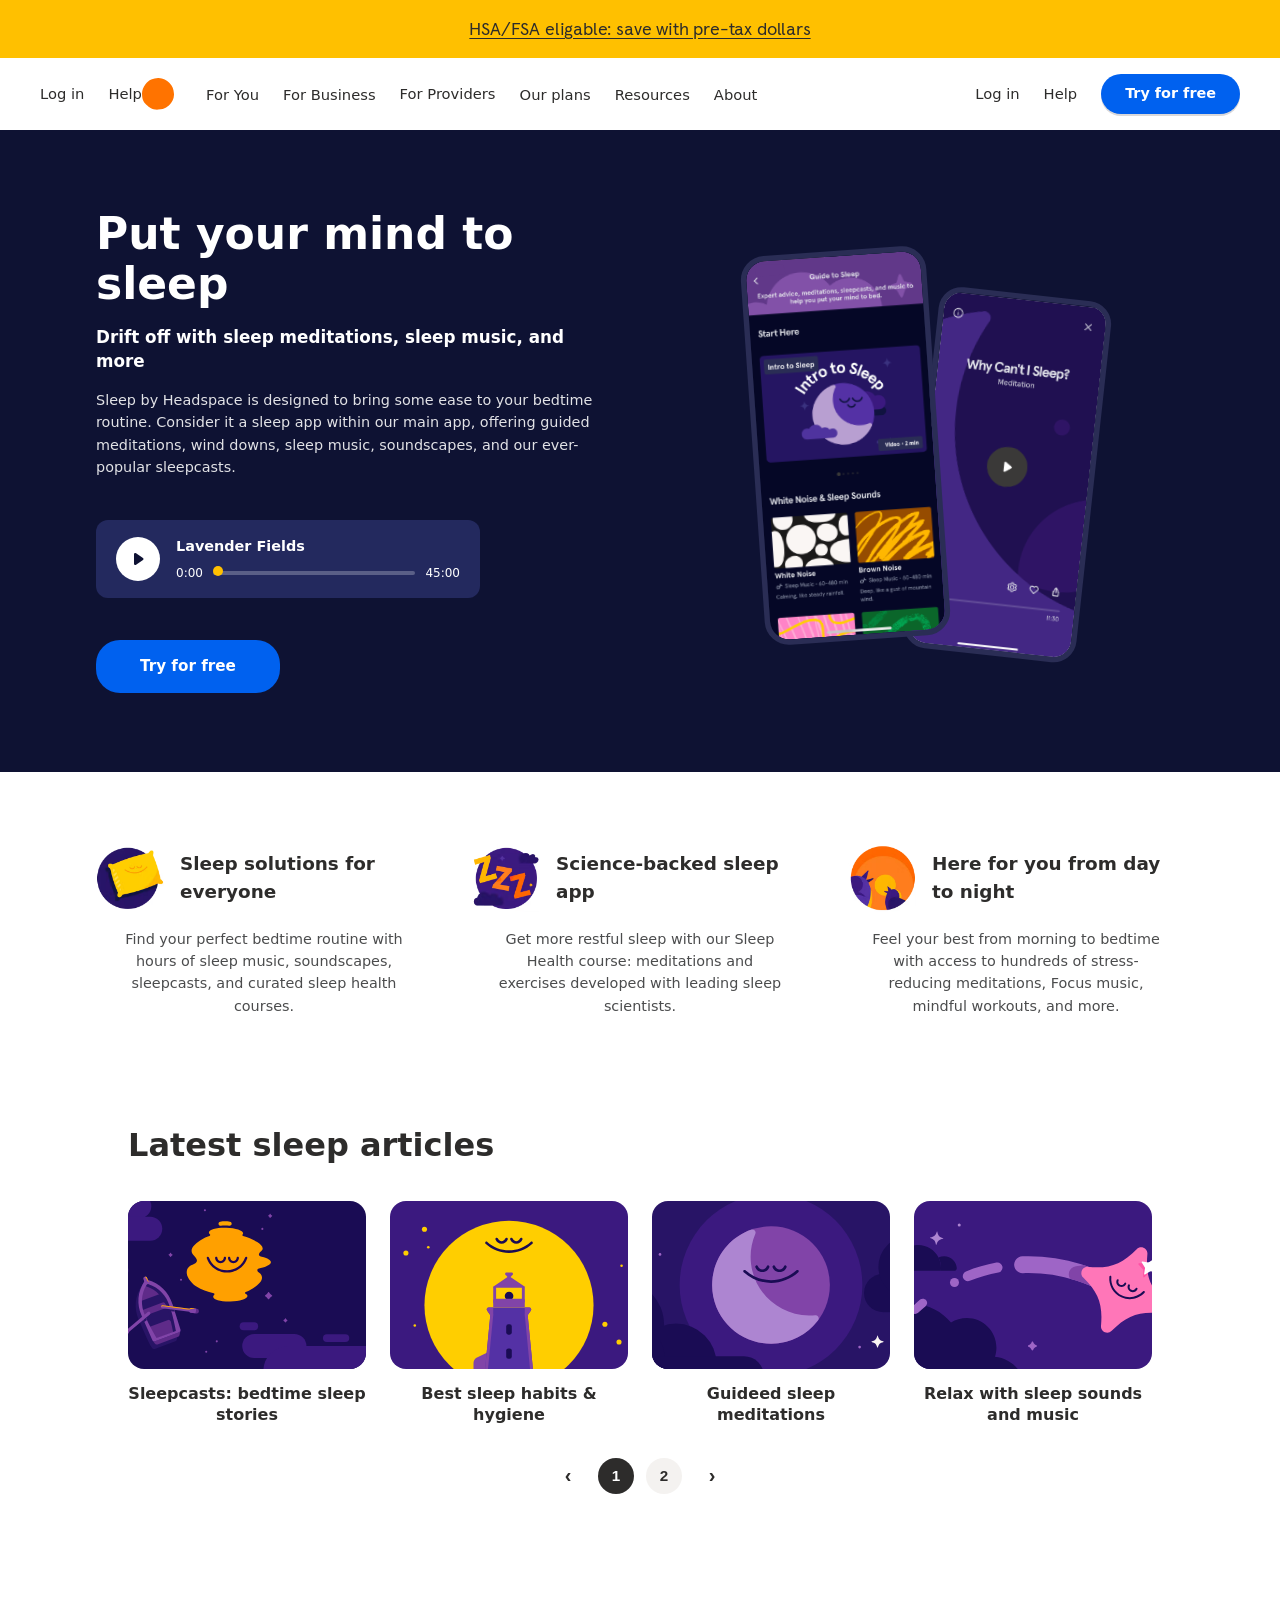
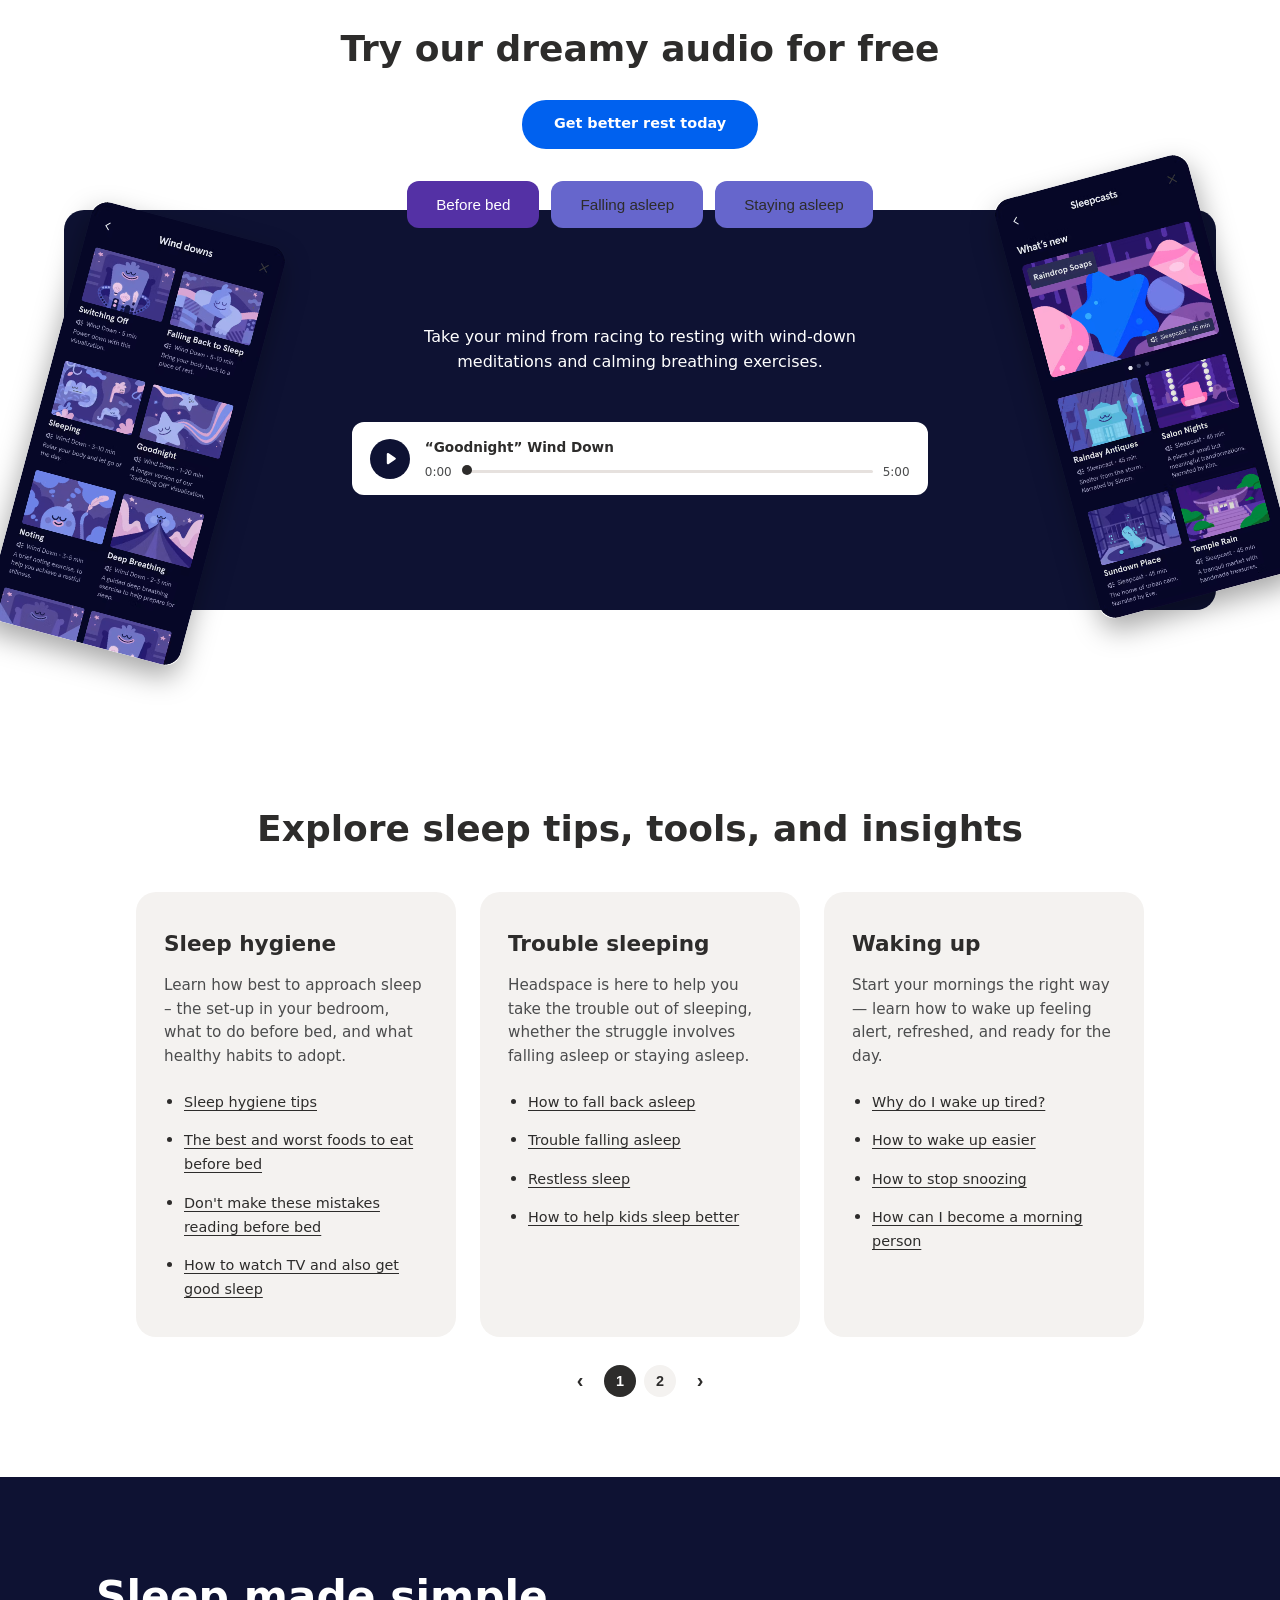
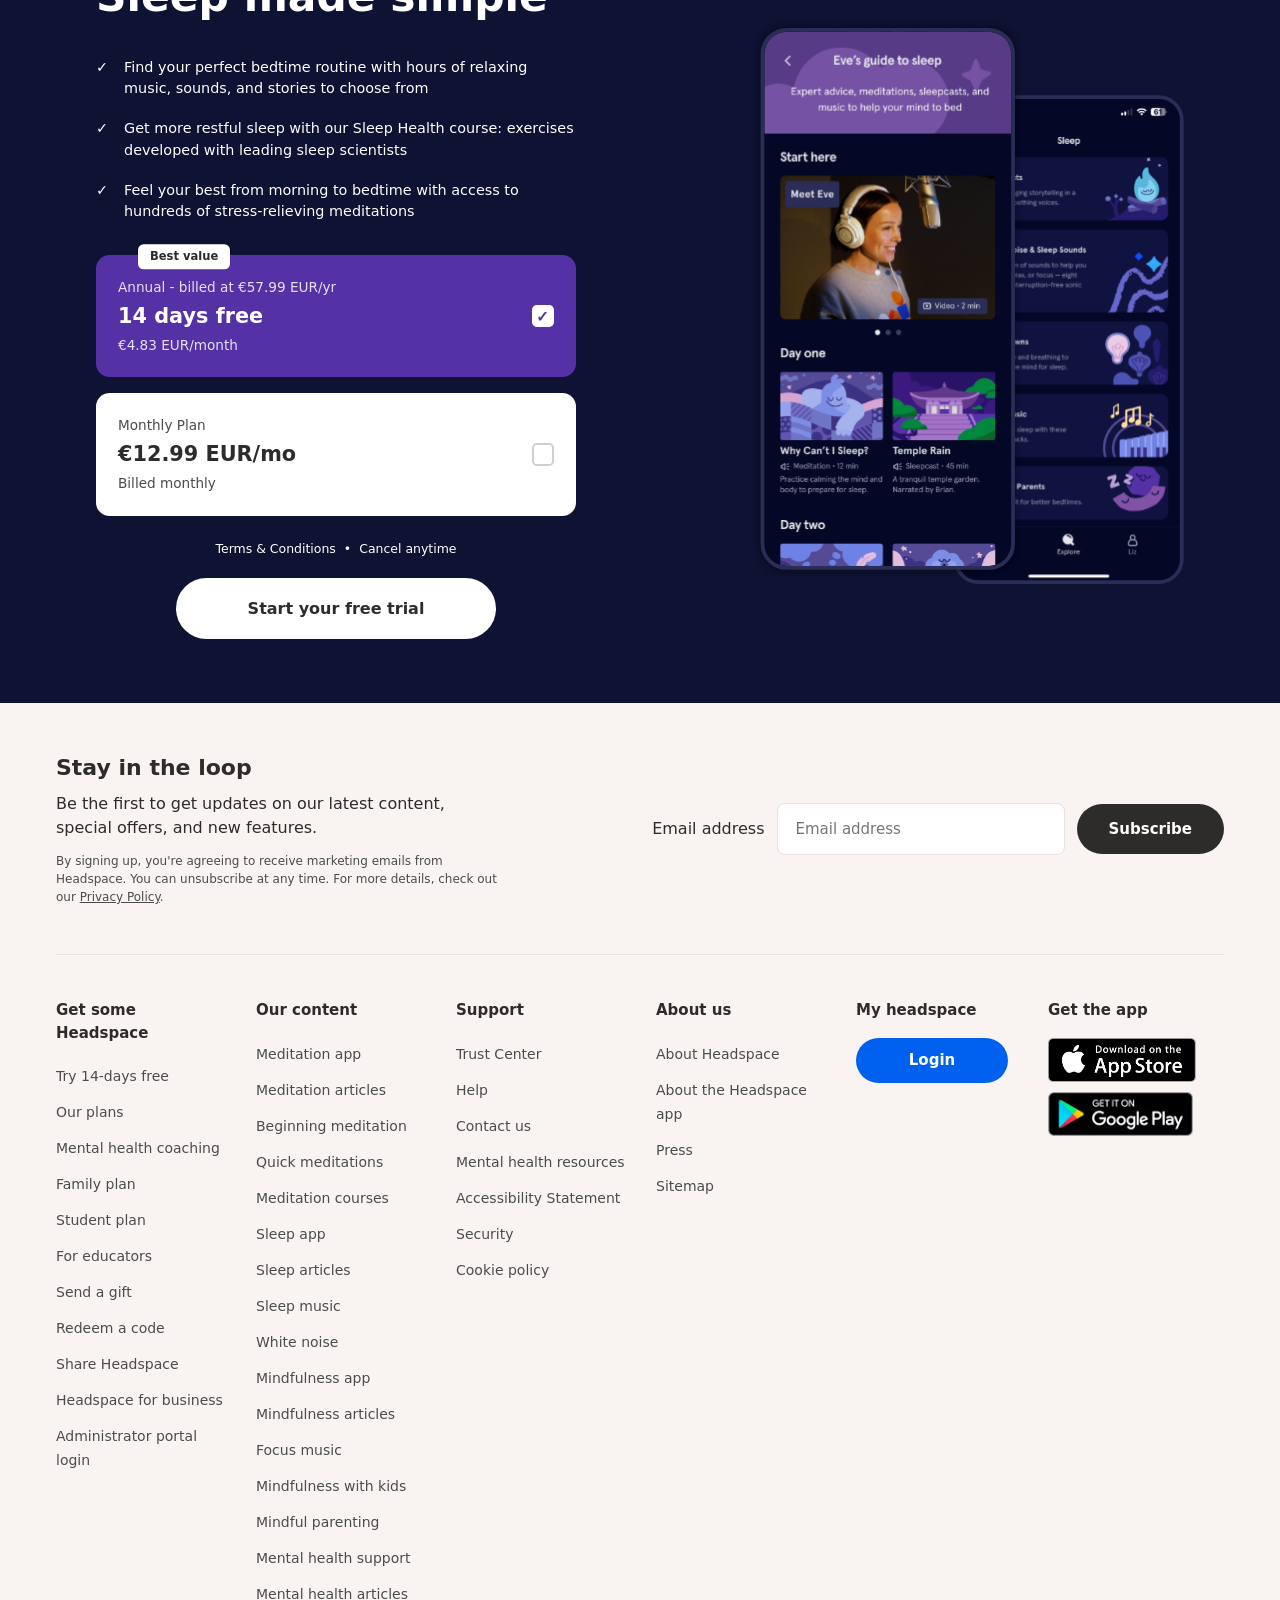
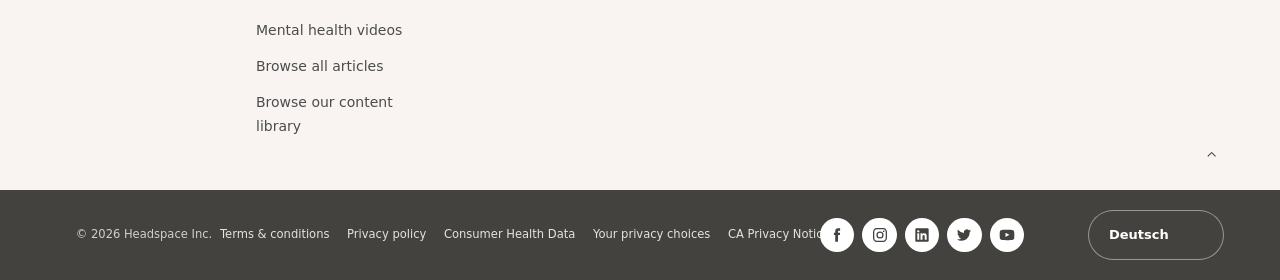
==== commit 8fdb53b7: "Add files via upload" ====
--- a/sleep.html
+++ b/sleep.html
@@ -76,7 +76,7 @@
                     <li>
                         <button type="button" class="menu-row-btn" aria-expanded="false">
                             For You
-                            <svg class="arrow-icon" width="1em" height="1em" fill="none" viewBox="0 0 24 24" class="css-bajytq"><path fill="currentColor" fill-rule="evenodd" d="M9.56 19.71l-1.41-1.42L14.44 12 8.15 5.71l1.41-1.42 7 7a1 1 0 010 1.41l-7 7.01z" clip-rule="evenodd"></path></svg>
+                            <svg class="arrow-icon" width="1em" height="1em" fill="none" viewBox="0 0 24 24"><path fill="currentColor" fill-rule="evenodd" d="M9.56 19.71l-1.41-1.42L14.44 12 8.15 5.71l1.41-1.42 7 7a1 1 0 010 1.41l-7 7.01z" clip-rule="evenodd"></path></svg>
                         </button>
 
                         <!-- SUBMENU PANEEL NIVEAU 2: FOR YOU -->
@@ -89,7 +89,7 @@
                                 </button>
                                 <h2 class="submenu-title">For You</h2>
                                 <button type="button" class="submenu-close-btn" aria-label="Close menu">
-                                    <svg aria-hidden="true"width="18" height="18" viewBox="0 0 24 24" fill="none" stroke="currentColor" stroke-width="2.5" stroke-linecap="round" stroke-linejoin="round">
+                                    <svg aria-hidden="true" width="18" height="18" viewBox="0 0 24 24" fill="none" stroke="currentColor" stroke-width="2.5" stroke-linecap="round" stroke-linejoin="round">
                                         <line x1="18" y1="6" x2="6" y2="18"></line>
                                         <line x1="6" y1="6" x2="18" y2="18"></line>
                                     </svg>
@@ -161,14 +161,14 @@
                     <li>
                         <button type="button" class="menu-row-btn" aria-expanded="false">
                             For Business
-                            <svg class="arrow-icon" aria-hidden="true" width="1em" height="1em" fill="none" viewBox="0 0 24 24" class="css-bajytq"><path fill="currentColor" fill-rule="evenodd" d="M9.56 19.71l-1.41-1.42L14.44 12 8.15 5.71l1.41-1.42 7 7a1 1 0 010 1.41l-7 7.01z" clip-rule="evenodd"></path></svg>
+                            <svg class="arrow-icon" aria-hidden="true" width="1em" height="1em" fill="none" viewBox="0 0 24 24"><path fill="currentColor" fill-rule="evenodd" d="M9.56 19.71l-1.41-1.42L14.44 12 8.15 5.71l1.41-1.42 7 7a1 1 0 010 1.41l-7 7.01z" clip-rule="evenodd"></path></svg>
                         </button>
 
                         <!-- SUBMENU PANEEL NIVEAU 2: FOR BUSINESS -->
                         <section class="submenu-panel">
                             <header class="submenu-header">
                                 <button type="button" class="submenu-back-btn" aria-label="Back to main menu">
-                                    <svg aria-hidden="true"width="20" height="20" viewBox="0 0 24 24" fill="none" stroke="currentColor" stroke-width="2.5" stroke-linecap="round" stroke-linejoin="round">
+                                    <svg aria-hidden="true" width="20" height="20" viewBox="0 0 24 24" fill="none" stroke="currentColor" stroke-width="2.5" stroke-linecap="round" stroke-linejoin="round">
                                         <polyline points="15 18 9 12 15 6"></polyline>
                                     </svg>
                                 </button>
@@ -257,7 +257,7 @@
                     <li>
                         <button type="button" class="menu-row-btn" aria-expanded="false">
                             Our plans
-                            <svg class="arrow-icon" aria-hidden="true" width="1em" height="1em" fill="none" viewBox="0 0 24 24" class="css-bajytq"><path fill="currentColor" fill-rule="evenodd" d="M9.56 19.71l-1.41-1.42L14.44 12 8.15 5.71l1.41-1.42 7 7a1 1 0 010 1.41l-7 7.01z" clip-rule="evenodd"></path></svg>
+                            <svg class="arrow-icon" aria-hidden="true" width="1em" height="1em" fill="none" viewBox="0 0 24 24"><path fill="currentColor" fill-rule="evenodd" d="M9.56 19.71l-1.41-1.42L14.44 12 8.15 5.71l1.41-1.42 7 7a1 1 0 010 1.41l-7 7.01z" clip-rule="evenodd"></path></svg>
                         </button>
 
                         <!-- SUBMENU PANEEL NIVEAU 2: OUR PLANS -->
@@ -334,7 +334,7 @@
                     <li>
                         <button type="button" class="menu-row-btn" aria-expanded="false">
                             Resources
-                            <svg class="arrow-icon" aria-hidden="true" width="1em" height="1em" fill="none" viewBox="0 0 24 24" class="css-bajytq"><path fill="currentColor" fill-rule="evenodd" d="M9.56 19.71l-1.41-1.42L14.44 12 8.15 5.71l1.41-1.42 7 7a1 1 0 010 1.41l-7 7.01z" clip-rule="evenodd"></path></svg>
+                            <svg class="arrow-icon" aria-hidden="true" width="1em" height="1em" fill="none" viewBox="0 0 24 24"><path fill="currentColor" fill-rule="evenodd" d="M9.56 19.71l-1.41-1.42L14.44 12 8.15 5.71l1.41-1.42 7 7a1 1 0 010 1.41l-7 7.01z" clip-rule="evenodd"></path></svg>
                         </button>
 
                         <!-- SUBMENU PANEEL NIVEAU 2: RESOURCES -->
@@ -439,7 +439,7 @@
                     <li>
                         <button type="button" class="menu-row-btn" aria-expanded="false">
                             About
-                            <svg class="arrow-icon" aria-hidden="true" width="1em" height="1em" fill="none" viewBox="0 0 24 24" class="css-bajytq"><path fill="currentColor" fill-rule="evenodd" d="M9.56 19.71l-1.41-1.42L14.44 12 8.15 5.71l1.41-1.42 7 7a1 1 0 010 1.41l-7 7.01z" clip-rule="evenodd"></path></svg>
+                            <svg class="arrow-icon" aria-hidden="true" width="1em" height="1em" fill="none" viewBox="0 0 24 24"><path fill="currentColor" fill-rule="evenodd" d="M9.56 19.71l-1.41-1.42L14.44 12 8.15 5.71l1.41-1.42 7 7a1 1 0 010 1.41l-7 7.01z" clip-rule="evenodd"></path></svg>
                         </button>
 
                         <!-- SUBMENU PANEEL NIVEAU 2: About -->
@@ -544,7 +544,7 @@
                 <!-- audio player -->
                 <figure>
                     <!-- Play/Pauze knop -->
-                    <button type="button" ria-label="Play audio">
+                    <button type="button" aria-label="Play audio">
                         <svg aria-hidden="true" width="1em" height="1em" fill="none" viewBox="0 0 32 32"><path fill="currentColor" fill-rule="evenodd" d="M8 6.422v19.156c.076.95.659 1.785 1.522 2.182a2.616 2.616 0 002.64-.267l13.8-9.518a2.397 2.397 0 000-3.95l-13.8-9.518a2.616 2.616 0 00-2.64-.267A2.634 2.634 0 008 6.422z" clip-rule="evenodd"></path></svg>
                     </button>
                     <figcaption>Lavender Fields</figcaption>
@@ -1029,7 +1029,7 @@
                 </section>
 
                 <!-- Taalkeuze & Back-to-top navigatie -->
-                <section>
+                <nav aria-label="Language and page navigation">
                     <svg aria-hidden="true" width="1em" height="1em" fill="none" class="css-la3nd4"><path fill="currentColor" fill-rule="evenodd" d="M12 4a8 8 0 100 16 8 8 0 000-16zM2 12a10 10 0 1120 0 10 10 0 01-20 0z" clip-rule="evenodd"></path><path fill="currentColor" fill-rule="evenodd" d="M10.6 6c-.5 1.5-.9 3.6-.9 6s.4 4.5 1 6c.2.8.5 1.3.8 1.6.3.4.5.4.5.4s.2 0 .5-.4c.3-.3.6-.8.9-1.6.5-1.5.9-3.6.9-6s-.4-4.5-1-6c-.2-.8-.5-1.3-.8-1.6C12.2 4 12 4 12 4s-.2 0-.5.4c-.3.3-.6.8-.9 1.6zM10 3c.5-.5 1.1-1 2-1s1.5.5 2 1c.5.6 1 1.4 1.2 2.3.7 1.8 1 4.1 1 6.7 0 2.6-.3 5-1 6.7-.3.9-.7 1.7-1.2 2.2-.5.6-1.1 1.1-2 1.1s-1.5-.5-2-1c-.5-.6-1-1.4-1.2-2.3-.7-1.8-1-4.1-1-6.7 0-2.6.3-5 1-6.7.3-.9.7-1.7 1.2-2.2z" clip-rule="evenodd"></path><path fill="currentColor" fill-rule="evenodd" d="M2.6 9.1a1 1 0 011-1h16.8a1 1 0 110 2H3.6a1 1 0 01-1-1zm0 5.8a1 1 0 011-1h16.8a1 1 0 110 2H3.6a1 1 0 01-1-1z" clip-rule="evenodd"></path></svg>
                     <select aria-label="Language">
                         <option value="https://www.headspace.com/de">Deutsch</option>
@@ -1041,12 +1041,12 @@
                     <svg aria-hidden="true" width="1em" height="1em" fill="none" viewBox="0 0 24 24" class="css-la3nd4"><path fill="currentColor" fill-rule="evenodd" d="M12 16.85a1 1 0 01-.71-.29l-7-7 1.42-1.41L12 14.44l6.29-6.29 1.41 1.41-7 7a1 1 0 01-.7.29z" clip-rule="evenodd"></path></svg>
 
                     <button type="button" aria-label="Back to top">
-                        <svg aria-hidden="true" width="1em" height="1em" fill="none" viewBox="0 0 24 24" aria-hidden="true"><path fill="currentColor" fill-rule="evenodd" d="M18.29 15.85L12 9.56l-6.29 6.29-1.42-1.41 7-7a1 1 0 011.41 0l7 7-1.41 1.41z" clip-rule="evenodd"></path></svg>
+                        <svg width="1em" height="1em" fill="none" viewBox="0 0 24 24" aria-hidden="true"><path fill="currentColor" fill-rule="evenodd" d="M18.29 15.85L12 9.56l-6.29 6.29-1.42-1.41 7-7a1 1 0 011.41 0l7 7-1.41 1.41z" clip-rule="evenodd"></path></svg>
                     </button>
-                </section>
+                </nav>
 
                 <!-- Social media koppelingen en copyright -->
-                <section>
+                <aside class="footer-bottom">
                     <ul>
                         <li>
                             <a href="https://www.facebook.com/Headspace" aria-label="Headspace on Facebook">
@@ -1075,7 +1075,7 @@
                         </li>
                     </ul>
                     <small>© 2026 Headspace Inc.</small>
-                </section>
+                </aside>
             </footer>
         <script src="scripts/script.js" defer></script>
     </body>
--- a/style.css
+++ b/style.css
@@ -1,3 +1,15 @@
+/*
+    Bronnen:
+    - Referentie, afbeeldingen, SVG's, audio en Headspace Apercu-fonts: https://www.headspace.com/
+    - CSS-eigenschappen naslag: https://css-tricks.com/almanac/
+    - Flexbox-gids: https://css-tricks.com/snippets/css/a-guide-to-flexbox/
+    - CSS-kernprincipes: https://www.youtube.com/watch?v=JnTPd9G6hoY
+    - Hulp bij commentaarstructuur: https://gemini.google.com/app
+*/
+
+/* ==========================================================================
+    1. FONT-FACES, VARIABELEN & BASIS RESET
+    ========================================================================== */
 @font-face {
     font-family: "Headspace Apercu";
     src: url("fonts/HeadspaceApercu-Regular.woff2") format("woff2");
@@ -20,13 +32,23 @@
 }
 
 :root {
+    /* Merk- & themakleuren */
     --color-primary-blue: #0061EF;
+    --color-primary-blue-hover: #004ECC;
+    --color-dark-blue: #0E1233;
+    --color-yellow: #FFC000;
+    --color-purple: #5431A5;
+    --color-pink: #FFA1CC;
+    --color-green: #02873E;
+
+    /* Tekst & neutrale tinten */
     --color-text-dark: #2D2C2B;
-    --color-dark-blue: #101340;
+    --color-text-muted: #4B4C4D;
+    --color-footer-dark: #44423F;
     --color-card-grey: #F9F4F2;
-    --color-yellow: #FFC000;
+    --color-bg-light: #F4F2F0;
+    --color-border-light: #E6E1DE;
     --color-white: #ffffff;
-    --color-footer-dark: #44423F;
 }
 
 *,
@@ -41,86 +63,83 @@
     line-height: 1.5;
 }
 
-/* Haalt overbodige marges van titels en alinea's weg */
-h1, h2, h3, p, figure, fieldset {
+h1, h2, h3, h4, p, figure, fieldset {
     margin: 0;
     padding: 0;
 }
 
-/* Haalt standaard bolletjes en inspringing van alle lijsten weg */
-ul {
+ul, ol {
     list-style: none;
     margin: 0;
     padding: 0;
 }
 
-/* Zorgt dat afbeeldingen nooit buiten hun container vliegen */
 img {
     max-width: 100%;
     display: block;
 }
 
-/* Gele mededelingen-balk bovenaan */
+
+/* ==========================================================================
+   2. ANNOUNCEMENT BAR & BASIS HEADER (NAVIGATIE)
+   ========================================================================== */
 .announcement-bar {
     background-color: var(--color-yellow);
     text-align: center;
-    padding: 0.65rem 1rem;
 }
 
 .announcement-bar a {
     display: block;
-    padding: 1rem 1.5rem;
-    color: var(--color-text-dark);
-    font-size: 1rem;
-    font-weight: 500;
-    line-height: 1.375;
+    padding: 1rem;
+    font-family: "Headspace Apercu", sans-serif;
+    font-size: 1.125rem;
+    line-height: 1.625rem;
     letter-spacing: -0.01em;
+    color: var(--color-text-dark);
     text-decoration: underline;
-    text-underline-offset: 3px;
-    transition: opacity 0.2s ease;
-}
-
-/* De hoofdcontainer van de navigatiebalk */
+    text-underline-offset: 0.2rem;
+}
+
 .main-nav {
+    position: sticky;
+    top: 0;
     height: 4rem;
-    background-color: var(--color-white, #ffffff);
+    background-color: var(--color-white);
     padding: 0 1.5rem;
     z-index: 9;
 }
 
-/* De lijst resetten en verticaal centreren */
-.main-nav ul {
+.main-nav > ul:first-of-type {
     display: flex;
     align-items: center;
     height: 100%;
-    list-style: none;
-    margin: 0;
-    padding: 0;
     gap: 1.25rem;
 }
 
-/* Logo links uitlijnen */
-.main-nav .nav-logo {
+.main-nav > ul:not(:first-of-type) {
+    display: none;
+}
+
+.nav-logo {
     margin-right: auto;
-    display: flex;
-    align-items: center;
-}
-
-.main-nav .nav-logo img {
-    display: block;
-    height: 32px;
-    width: auto;
-}
-
-/* cta 'Try for free' */
-.main-nav .nav-cta a {
+}
+
+.nav-logo img {
+    height: 2rem;
+}
+
+.nav-cta a,
+.nav-toggle button {
     display: inline-flex;
     align-items: center;
     justify-content: center;
+}
+
+.nav-cta a {
     height: 2rem;
     padding: 0 1.5rem;
-    background-color: #0061ef;
-    color: #ffffff;
+    background-color: var(--color-primary-blue);
+    color: var(--color-white);
     font-size: 0.875rem;
     font-weight: 700;
     text-decoration: none;
@@ -128,10 +147,3860 @@
     box-shadow: 0 0.125rem 0 rgba(65, 61, 69, 0.2);
 }
 
-.main-nav .nav-cta a:hover {
+.nav-cta a:hover {
+    background-color: var(--color-primary-blue-hover);
+}
+
+.nav-cta a:active {
+    transform: translateY(1px);
+}
+
+.nav-toggle button {
+    background: none;
+    border: none;
+    padding: 0.25rem;
+    cursor: pointer;
+}
+
+.nav-toggle img {
+    width: 1.5rem;
+    height: 1.5rem;
+}
+
+
+/* ==========================================================================
+    3. MOBIEL MENU & DIALOG OVERLAYS
+    ========================================================================== */
+.mobile-menu-overlay {
+    position: fixed;
+    inset: 0 0 0 auto;
+    margin: 0;
+    width: 100vw;
+    max-width: 100vw;
+    height: 100dvh;
+    max-height: 100dvh;
+    background-color: var(--color-white);
+    border: none;
+    padding: 1rem;
+    overflow-y: auto;
+    box-shadow: -7px 0 20px rgba(20, 19, 19, 0.1);
+    display: none;
+    flex-direction: column;
+    text-align: left;
+}
+
+.mobile-menu-overlay[open] {
+    display: flex;
+}
+
+.menu-close-btn,
+.submenu-back-btn,
+.submenu-close-btn {
+    display: flex;
+    align-items: center;
+    justify-content: center;
+    width: 2.5rem;
+    height: 2.5rem;
+    padding: 0;
+    border: none;
+    border-radius: 50%;
+    background-color: var(--color-bg-light);
+    color: var(--color-text-dark);
+    cursor: pointer;
+    flex-shrink: 0;
+}
+
+.mobile-menu-overlay .menu-close-btn {
+    width: 2.75rem;
+    height: 2.75rem;
+    margin: 0 0 1.5rem auto;
+}
+
+.menu-close-btn svg,
+.submenu-back-btn svg,
+.submenu-close-btn svg {
+    width: 1.125rem;
+    height: 1.125rem;
+    stroke: var(--color-text-dark);
+    stroke-width: 2.5;
+}
+
+.mobile-menu-items,
+.mobile-menu-items > li,
+.menu-secondary-links,
+.menu-secondary-links li,
+.submenu-items,
+.submenu-items > li,
+.submenu-items details ul,
+.submenu-items details ul li {
+    width: 100%;
+}
+
+.mobile-menu-items,
+.menu-secondary-links,
+.submenu-items,
+.submenu-items details ul {
+    display: flex;
+    flex-direction: column;
+}
+
+.mobile-menu-items {
+    margin-top: 1rem;
+}
+
+.mobile-menu-items > li:last-child {
+    border-bottom: 1.5px solid var(--color-text-muted);
+    padding-bottom: 1rem;
+    margin-bottom: 1.5rem;
+}
+
+.menu-row-btn,
+.menu-row-link {
+    display: flex;
+    align-items: center;
+    justify-content: space-between;
+    width: 100%;
+    padding: 0.5rem 0;
+    background: transparent;
+    border: none;
+    cursor: pointer;
+    text-align: left;
+    text-decoration: none;
+    font-family: inherit;
+    font-size: 1.375rem;
+    font-weight: 500;
+    color: var(--color-text-dark);
+}
+
+.arrow-icon {
+    width: 1.25rem;
+    height: 1.25rem;
+    stroke: var(--color-text-muted);
+    flex-shrink: 0;
+}
+
+.mobile-menu-items li > section {
+    display: none;
+}
+
+.mobile-menu-items li.is-open > section {
+    display: flex;
+    flex-direction: column;
+    position: absolute;
+    inset: 0;
+    width: 100%;
+    height: 100%;
+    background-color: var(--color-white);
+    padding: 1.5rem;
+    overflow-y: auto;
+    text-align: left;
+    z-index: 10;
+}
+
+.submenu-header {
+    display: flex;
+    align-items: center;
+    justify-content: space-between;
+    width: 100%;
+    margin-bottom: 2rem;
+}
+
+.submenu-header h2,
+.submenu-title {
+    font-size: 1.375rem;
+    font-weight: 700;
+    color: var(--color-text-dark);
+    margin: 0 auto;
+    text-align: center;
+}
+
+.menu-secondary-links {
+    margin: 1.5rem 0 2.5rem;
+    gap: 1rem;
+}
+
+.menu-secondary-links a {
+    display: inline-flex;
+    align-items: center;
+    gap: 0.875rem;
+    color: var(--color-text-dark);
+    font-size: 1.25rem;
+    font-weight: 700;
+    text-decoration: none;
+}
+
+.menu-secondary-links img {
+    width: 1.5rem;
+    height: 1.5rem;
+    object-fit: contain;
+    flex-shrink: 0;
+}
+
+.submenu-items {
+    gap: 1.5rem;
+}
+
+.submenu-items > li > a,
+.submenu-items summary {
+    display: flex;
+    align-items: center;
+    justify-content: space-between;
+    width: 100%;
+    text-align: left;
+    color: var(--color-text-dark);
+    font-size: 1.25rem;
+    font-weight: 700;
+    text-decoration: none;
+    cursor: pointer;
+    user-select: none;
+}
+
+.submenu-items summary::-webkit-details-marker {
+    display: none;
+}
+
+.submenu-items summary h3 {
+    font-size: 1.25rem;
+    font-weight: 700;
+    color: var(--color-text-dark);
+}
+
+.submenu-items summary::after {
+    content: "";
+    width: 0.5rem;
+    height: 0.5rem;
+    border-right: 2.5px solid var(--color-text-dark);
+    border-bottom: 2.5px solid var(--color-text-dark);
+    transform: rotate(45deg);
+    margin-right: 0.25rem;
+}
+
+.submenu-items details[open] summary::after {
+    transform: rotate(-135deg);
+}
+
+.submenu-items details ul {
+    padding-top: 1.25rem;
+    gap: 1rem;
+}
+
+.submenu-items details ul a {
+    display: block;
+    width: 100%;
+    text-align: left;
+    color: var(--color-text-muted);
+    text-decoration: none;
+    font-size: 1.125rem;
+    font-weight: 500;
+}
+
+.submenu-items details ul a:hover {
+    text-decoration: underline;
+}
+
+.menu-cta-btn,
+.submenu-cta-btn {
+    display: flex;
+    align-items: center;
+    justify-content: center;
+    width: 100%;
+    max-width: 20.4375rem;
+    height: 4.375rem;
+    color: var(--color-white);
+    font-family: inherit;
+    font-size: 1.25rem;
+    font-weight: 700;
+    text-decoration: none;
+    border-radius: 50rem;
+    box-shadow: 0 0.125rem 0 rgba(65, 61, 69, 0.2);
+    cursor: pointer;
+    margin: auto auto 1.5rem;
+    flex-shrink: 0;
+    transition: background-color 150ms ease;
+}
+
+.menu-cta-btn {
+    background-color: var(--color-text-dark);
+}
+
+.submenu-cta-btn {
+    background-color: var(--color-primary-blue);
+}
+
+.submenu-cta-btn:hover {
+    background-color: var(--color-primary-blue-hover);
+}
+
+@media (min-width: 26.9375em) {
+    .mobile-menu-overlay {
+        width: 23.438rem;
+        max-width: 23.438rem;
+    }
+}
+
+
+/* ==========================================================================
+   4. HERO SECTIE & TICKER / CARDS
+   ========================================================================== */
+.hero-title {
+    display: flex;
+    flex-direction: column;
+    align-items: center;
+    justify-content: center;
+    text-align: center;
+    font-size: 2rem;
+    font-weight: 700;
+    line-height: 1.15;
+    color: var(--color-text-dark);
+    margin-bottom: 1.5rem;
+    position: relative;
+    padding-top: 1.5em; 
+    overflow: hidden;
+}
+
+.ticker-item {
+    position: absolute;
+    top: 0;
+    left: 0;
+    right: 0;
+    height: 1.25em;    
+    display: flex;
+    align-items: center;
+    justify-content: center;
+    white-space: nowrap;
+    opacity: 0;
+    transform: translateY(100%);
+    transition: transform 0.5s cubic-bezier(0.4, 0, 0.2, 1), opacity 0.5s ease;
+    pointer-events: none;
+    font-style: normal;
+}
+
+.ticker-item.is-visible {
+    opacity: 1;
+    transform: translateY(0);
+    pointer-events: auto;
+}
+
+.ticker-item.exit-up {
+    opacity: 0;
+    transform: translateY(-100%);
+}
+
+main.hero-cards {
+    display: flex;
+    flex-direction: column;
+    align-items: center;
+    gap: 1.5rem;
+    padding: 0 1.25rem;
+    width: 100%;
+}
+
+.hero-card {
+    display: flex;
+    flex-direction: column;
+    align-items: center;
+    justify-content: space-between;
+    background-color: var(--color-card-grey);
+    border-radius: 1.5rem;
+    padding: 2.25rem 1.25rem 0;
+    overflow: hidden;
+    height: 28rem;
+    width: 100%;
+}
+
+.hero-card > h2 {
+    font-family: "Headspace Apercu", sans-serif;
+    font-size: 1.4rem;
+    line-height: 1.2;
+    font-weight: 500;
+    text-align: center;
+    color: var(--color-text-dark);
+    padding: 0 0.5rem;
+    max-width: 24rem;
+}
+
+.hero-card > a {
+    display: inline-flex;
+    align-items: center;
+    justify-content: center;
+    background-color: var(--color-text-dark);
+    color: var(--color-white);
+    font-family: "Headspace Apercu", sans-serif;
+    font-size: 1rem;
+    font-weight: 700;
+    text-decoration: none;
+    padding: 0.7rem 1.4rem;
+    border-radius: 50rem;
+    margin: 1rem auto;
+}
+
+.hero-card > img {
+    width: 100%;
+    max-width: 24rem;
+    max-height: 17.5rem;
+    object-fit: contain;
+    object-position: bottom center;
+    margin-top: auto;
+}
+
+@media (min-width: 48em) {
+    .hero-title {
+        font-size: 3.25rem;
+        margin-top: 1.5rem;
+        margin-bottom: 2.25rem;
+    }
+
+    main.hero-cards {
+        display: grid;
+        grid-template-columns: minmax(0, 1.35fr) minmax(0, 1fr);
+        gap: 1.5rem;
+        max-width: 72rem;
+        margin: 0 auto;
+        padding: 0 2rem 2rem;
+        align-items: stretch;
+    }
+
+    main.hero-cards > :not(.hero-card) {
+        grid-column: 1 / -1;
+    }
+
+    .hero-card {
+        height: 31rem;
+        padding: 2.75rem 1.75rem 0;
+    }
+
+    .hero-card:first-of-type > img {
+        max-width: 31rem;
+        max-height: 20rem;
+    }
+
+    .hero-card:nth-of-type(2) > img {
+        max-width: 23rem;
+        max-height: 19rem;
+    }
+}
+
+
+/* ==========================================================================
+   5. NEED STATES & POP-UP MODALS
+   ========================================================================== */
+section.need-states {
+    width: 100%;
+    padding-top: 2.5rem;
+}
+
+h2.need-states-title {
+    font-family: "Headspace Apercu", sans-serif;
+    font-size: 1.5rem;
+    font-weight: 700;
+    line-height: 1.2em;
+    letter-spacing: -0.03em;
+    color: var(--color-text-dark);
+    text-align: center;
+    width: 100%;
+}
+
+ul.need-states-list {
+    width: 100%;
+    margin-top: 4rem;
+    display: grid;
+    grid-template-columns: 1fr;
+    gap: 0.75rem;
+}
+
+ul.need-states-list > li {
+    width: 100%;
+}
+
+button.need-state-btn {
+    width: 100%;
+    height: 4.75rem;
+    display: flex;
+    align-items: center;
+    justify-content: space-between;
+    background-color: var(--color-white);
+    border: 2px solid var(--color-border-light);
+    border-radius: 0.5rem;
+    padding: 0 1rem 0 1.5rem;
+    cursor: pointer;
+    transition: border-color 0.3s ease, box-shadow 0.3s ease;
+    text-align: left;
+}
+
+button.need-state-btn p.need-state-label {
+    font-family: "Headspace Apercu", sans-serif;
+    font-size: 1.1rem;
+    font-weight: 400;
+    line-height: 1.5;
+    color: var(--color-text-dark);
+    flex: 1;
+}
+
+button.need-state-btn svg:first-of-type,
+button.need-state-btn svg.need-state-icon {
+    width: 3.25rem;
+    height: 3.25rem;
+    margin-left: auto;
+    margin-right: 1.25rem;
+    flex-shrink: 0;
+}
+
+button.need-state-btn svg:last-of-type,
+button.need-state-btn svg.need-state-arrow {
+    width: 1.15rem;
+    height: 1.15rem;
+    fill: none;
+    stroke: var(--color-text-dark);
+    stroke-width: 1.5px;
+    stroke-linecap: round;
+    stroke-linejoin: round;
+    flex-shrink: 0;
+    transition: transform 0.2s ease;
+}
+
+button.need-state-btn:hover {
+    border-color: #BAB6B0;
+    box-shadow: 0 4px 12px rgba(0, 0, 0, 0.05);
+}
+
+button.need-state-btn:hover svg.need-state-arrow {
+    transform: translateX(0.25rem);
+}
+
+/* Need State Modals */
+dialog.need-state-modal {
+    position: fixed;
+    inset: 0;
+    margin: auto;
+    border: none;
+    border-radius: 1.5rem;
+    width: calc(100% - 2rem);
+    max-width: 24rem;
+    max-height: 90dvh;
+    padding: 2.5rem 1.5rem 2rem;
+    box-shadow: 0 1.25rem 3rem rgba(0, 0, 0, 0.25);
+    overflow-y: auto;
+}
+
+dialog.need-state-modal > button,
+dialog.need-state-modal button[aria-label] {
+    position: absolute;
+    top: 1.15rem;
+    right: 1.15rem;
+    width: 2.5rem;
+    height: 2.5rem;
+    border-radius: 50%;
+    border: none;
+    background-color: rgba(255, 255, 255, 0.85);
+    color: var(--color-text-dark);
+    font-size: 1.15rem;
+    font-weight: 700;
+    display: inline-flex;
+    align-items: center;
+    justify-content: center;
+    cursor: pointer;
+    padding: 0;
+    z-index: 2;
+    transition: background-color 0.2s ease, transform 0.2s ease;
+}
+
+dialog.need-state-modal > button:hover,
+dialog.need-state-modal button[aria-label]:hover {
+    background-color: var(--color-white);
+    transform: scale(1.05);
+}
+
+dialog.need-state-modal > button svg,
+dialog.need-state-modal button[aria-label] svg {
+    width: 1.1rem;
+    height: 1.1rem;
+    stroke: var(--color-text-dark);
+}
+
+dialog.need-state-modal::backdrop {
+    background-color: rgba(24, 24, 24, 0.55);
+}
+
+dialog.need-state-modal[open] {
+    display: flex;
+    flex-direction: column;
+}
+
+dialog.need-state-modal header {
+    text-align: center;
+    margin-bottom: 1.5rem;
+}
+
+dialog.need-state-modal header figure {
+    margin-bottom: 1rem;
+    display: flex;
+    justify-content: center;
+}
+
+dialog.need-state-modal header figure img {
+    width: 13.5rem;
+    max-height: 9rem;
+    object-fit: contain;
+}
+
+dialog.need-state-modal header h3 {
+    font-size: 1.5rem;
+    font-weight: 700;
+    letter-spacing: -0.03em;
+    color: var(--color-text-dark);
+    margin-bottom: 0.5rem;
+}
+
+dialog.need-state-modal header p {
+    font-size: 0.9375rem;
+    font-weight: 400;
+    line-height: 1.45;
+    max-width: 30rem;
+    margin: 0 auto;
+    color: var(--color-text-dark);
+}
+
+ul.modal-feature-list {
+    margin-bottom: 1.75rem;
+    display: grid;
+    grid-template-columns: 1fr;
+    gap: 1.125rem;
+}
+
+ul.modal-feature-list > li {
+    display: flex;
+    align-items: flex-start;
+    gap: 0.875rem;
+    text-align: left;
+}
+
+ul.modal-feature-list > li img {
+    width: 2.25rem;
+    height: 2.25rem;
+    flex-shrink: 0;
+    border-radius: 50%;
+}
+
+ul.modal-feature-list article h4 {
+    font-size: 1rem;
+    font-weight: 700;
+    margin-bottom: 0.2rem;
+    color: var(--color-text-dark);
+}
+
+ul.modal-feature-list article p {
+    font-size: 0.875rem;
+    line-height: 1.4;
     opacity: 0.9;
-}
-
-.main-nav .nav-cta a:active {
-    transform: translateY(1px);
+    color: var(--color-text-dark);
+}
+
+dialog.need-state-modal footer {
+    display: flex;
+    justify-content: center;
+    width: 100%;
+    background: transparent;
+}
+
+dialog.need-state-modal a.modal-cta {
+    display: inline-flex;
+    align-items: center;
+    justify-content: center;
+    width: 100%;
+    height: 3.5rem;
+    background-color: var(--color-white);
+    color: var(--color-text-dark);
+    font-family: inherit;
+    font-size: 1rem;
+    font-weight: 700;
+    text-decoration: none;
+    border-radius: 2rem;
+    transition: transform 0.15s ease, background-color 0.15s ease;
+}
+
+dialog.need-state-modal a.modal-cta:hover {
+    background-color: var(--color-bg-light);
+}
+
+/* Modal Thema Kleuren */
+dialog.theme-stress, dialog.theme-stress footer { background-color: var(--color-yellow); }
+dialog.theme-sleep, dialog.theme-sleep footer { background-color: var(--color-purple); }
+dialog.theme-anxiety, dialog.theme-anxiety footer { background-color: var(--color-primary-blue); }
+dialog.theme-thoughts, dialog.theme-thoughts footer { background-color: var(--color-pink); }
+dialog.theme-meditation, dialog.theme-meditation footer { background-color: var(--color-green); }
+dialog.theme-therapy, dialog.theme-therapy footer { background-color: var(--color-primary-blue); }
+
+dialog.theme-sleep header h3, dialog.theme-sleep header p, dialog.theme-sleep article h4, dialog.theme-sleep article p,
+dialog.theme-anxiety header h3, dialog.theme-anxiety header p, dialog.theme-anxiety article h4, dialog.theme-anxiety article p,
+dialog.theme-meditation header h3, dialog.theme-meditation header p, dialog.theme-meditation article h4, dialog.theme-meditation article p,
+dialog.theme-therapy header h3, dialog.theme-therapy header p, dialog.theme-therapy article h4, dialog.theme-therapy article p {
+    color: var(--color-white);
+}
+
+
+/* ==========================================================================
+   6. DEEPER DIVE SECTION & AUDIO PLAYER
+   ========================================================================== */
+section.deeper-dive-section {
+    width: 100vw;
+    max-width: 100vw;
+    margin-inline: calc(50% - 50vw);
+    overflow: hidden;
+}
+
+section.deeper-dive-section > h2 {
+    text-align: center;
+    font-size: 1.75rem;
+    font-weight: 700;
+    color: var(--color-text-dark);
+    max-width: 24rem;
+    margin: 0 auto 1.5rem;
+    padding: 0 1.25rem;
+    line-height: 1.2;
+}
+
+nav.deeper-dive-tabs,
+nav.library-tabs {
+    display: flex;
+    align-items: center;
+    gap: 0.625rem;
+    overflow-x: auto;
+    padding: 0.25rem 1.25rem 1.5rem;
+    scrollbar-width: none;
+}
+
+nav.deeper-dive-tabs::-webkit-scrollbar,
+nav.library-tabs::-webkit-scrollbar {
+    display: none;
+}
+
+nav.deeper-dive-tabs .tab-button,
+nav.library-tabs button.tab-button {
+    flex-shrink: 0;
+    padding: 0.625rem 1.125rem;
+    border-radius: 50rem;
+    border: 1px solid var(--color-border-light);
+    background-color: var(--color-white);
+    color: var(--color-text-dark);
+    font-family: inherit;
+    font-size: 0.9375rem;
+    font-weight: 600;
+    cursor: pointer;
+    white-space: nowrap;
+    transition: background-color 0.2s ease, color 0.2s ease, border-color 0.2s ease;
+}
+
+nav.deeper-dive-tabs .tab-button.is-active,
+nav.library-tabs button.tab-button.is-active {
+    background-color: var(--color-text-dark);
+    border-color: var(--color-text-dark);
+    color: var(--color-white);
+}
+
+nav.deeper-dive-tabs button.tab-button.is-active::before {
+    content: "";
+    display: inline-block;
+    width: 0.5rem;
+    height: 0.5rem;
+    margin-right: 0.4rem;
+    background-color: var(--color-white);
+    border-radius: 50%;
+}
+
+nav.library-tabs button.tab-button img {
+    width: 1rem;
+    height: 1rem;
+    object-fit: contain;
+    display: inline-block;
+    vertical-align: middle;
+    margin-right: 0.4rem;
+}
+
+nav.library-tabs button.tab-button.is-active img {
+    filter: brightness(0) invert(1);
+}
+
+ul.deeper-dive-slides {
+    display: flex;
+    gap: 1rem;
+    overflow-x: auto;
+    scroll-behavior: smooth;
+    padding: 0 1.25rem;
+    scrollbar-width: none;
+    justify-content: flex-start;
+}
+
+ul.deeper-dive-slides::-webkit-scrollbar {
+    display: none;
+}
+
+ul.deeper-dive-slides > li {
+    flex: 0 0 84%;
+    max-width: 24rem;
+    scroll-snap-align: center;
+    padding: 0 1.25rem;
+}
+
+article.dive-slide {
+    display: flex;
+    flex-direction: column;
+    align-items: center;
+    text-align: center;
+    border-radius: 1.5rem;
+    padding: 2rem 1.5rem 0;
+    height: 32rem;
+    width: 100%;
+    overflow: hidden;
+}
+
+article.dive-slide h3 {
+    font-size: 1.625rem;
+    font-weight: 700;
+    margin-bottom: 0.75rem;
+    line-height: 1.2;
+}
+
+article.dive-slide > p {
+    font-size: 0.9375rem;
+    line-height: 1.45;
+    margin-bottom: 1.25rem;
+    max-width: 22rem;
+}
+
+article.dive-slide a.dive-cta {
+    display: inline-flex;
+    align-items: center;
+    justify-content: center;
+    background-color: var(--color-white);
+    color: var(--color-text-dark);
+    font-weight: 700;
+    font-size: 0.9375rem;
+    text-decoration: none;
+    padding: 0.75rem 1.75rem;
+    border-radius: 50rem;
+    margin-bottom: 1.75rem;
+    box-shadow: 0 2px 8px rgba(0, 0, 0, 0.08);
+}
+
+article.dive-slide > svg,
+article.dive-slide > img {
+    width: 100%;
+    max-width: 18rem;
+    height: auto;
+    margin-top: auto;
+}
+
+/* Audio Player Component */
+figure.audio-player {
+    display: flex;
+    align-items: center;
+    gap: 0.875rem;
+    width: 100%;
+    padding: 0.75rem 0;
+    margin-bottom: 1.5rem;
+}
+
+button.audio-play-button {
+    width: 3rem;
+    height: 3rem;
+    padding: 0.625rem;
+    border: none;
+    border-radius: 50%;
+    background-color: var(--color-text-dark);
+    color: var(--color-white);
+    display: inline-flex;
+    align-items: center;
+    justify-content: center;
+    cursor: pointer;
+}
+
+button.audio-play-button svg {
+    width: 1.6rem;
+    height: 1.6rem;
+    margin-left: 0.125rem;
+}
+
+section.audio-details {
+    display: flex;
+    flex-direction: column;
+    align-items: flex-start;
+    flex-grow: 1;
+    min-width: 0;
+    text-align: left;
+}
+
+.audio-title {
+    font-size: 0.8rem;
+    font-weight: 400;
+    margin-top: 0;
+    margin-bottom: 0.375rem;
+    white-space: nowrap;
+    overflow: hidden;
+    text-overflow: ellipsis;
+    max-width: 100%;
+}
+
+p.audio-controls {
+    display: flex;
+    align-items: center;
+    gap: 0.5rem;
+    width: 100%;
+}
+
+time.audio-time {
+    font-size: 0.7rem;
+    opacity: 0.5;
+    flex-shrink: 0;
+}
+
+input.audio-scrubber {
+    -webkit-appearance: none;
+    appearance: none;
+    flex-grow: 1;
+    height: 0.2rem;
+    border-radius: 50rem;
+    background-color: rgba(255, 255, 255, 0.5);
+    outline: none;
+    cursor: pointer;
+}
+
+input.audio-scrubber::-webkit-slider-thumb {
+    -webkit-appearance: none;
+    width: 0.5rem;
+    height: 0.5rem;
+    border-radius: 50%;
+    background-color: var(--color-text-dark);
+}
+
+/* Kaart Kleurthema's */
+article.theme-ai { background-color: var(--color-yellow); color: var(--color-text-dark); }
+article.theme-meditations { background-color: var(--color-pink); color: var(--color-text-dark); }
+article.theme-recourses { background-color: var(--color-purple); color: var(--color-white); }
+article.theme-programs { background-color: var(--color-green); color: var(--color-white); }
+article.theme-therapy { background-color: var(--color-primary-blue); color: var(--color-white); }
+
+article.theme-recourses button.audio-play-button,
+article.theme-programs button.audio-play-button {
+    background-color: var(--color-white);
+    color: var(--color-text-dark);
+}
+
+article.theme-recourses input.audio-scrubber::-webkit-slider-thumb,
+article.theme-programs input.audio-scrubber::-webkit-slider-thumb {
+    background-color: var(--color-white);
+}
+
+/* Carrousel paginatie dots */
+section.deeper-dive-section > ol,
+section.deeper-dive-section > ul:not(.deeper-dive-slides) {
+    margin-top: 1.75rem;
+    display: flex;
+    align-items: center;
+    justify-content: center;
+    gap: 0.5rem;
+}
+
+section.deeper-dive-section > ol button,
+section.deeper-dive-section > ul:not(.deeper-dive-slides) button {
+    width: 0.5rem;
+    height: 0.5rem;
+    padding: 0;
+    border: none;
+    border-radius: 50%;
+    background-color: var(--color-border-light);
+    cursor: pointer;
+    font-size: 0;
+    color: transparent;
+    text-indent: -50rem;
+    transition: background-color 0.2s ease, transform 0.2s ease;
+}
+
+section.deeper-dive-section > ol button.is-active,
+section.deeper-dive-section > ol button[aria-current="true"],
+section.deeper-dive-section > ul:not(.deeper-dive-slides) button.is-active,
+section.deeper-dive-section > ul:not(.deeper-dive-slides) button[aria-current="true"] {
+    background-color: var(--color-text-dark);
+}
+
+
+/* ==========================================================================
+   7. EXPLORE OUR LIBRARY (KAARTEN GRID & CARROUSEL)
+   ========================================================================== */
+main.hero-cards > section:has(> nav.library-tabs) {
+    width: 100%;
+    max-width: 72rem;
+    margin: 0 auto;
+    padding: 3rem 1.25rem;
+    display: grid;
+    grid-template-columns: 1fr auto auto;
+    align-items: center;
+    row-gap: 1.5rem;
+    column-gap: 0.625rem;
+    overflow: hidden;
+}
+
+main.hero-cards > section:has(> nav.library-tabs) > h2 {
+    grid-column: 1 / -1;
+    text-align: center;
+    font-size: 1.875rem;
+    font-weight: 700;
+    color: var(--color-text-dark);
+}
+
+main.hero-cards > section:has(> nav.library-tabs) > nav.library-tabs {
+    grid-column: 1 / -1;
+    margin: 0 -1.25rem;
+    padding: 0 1.25rem;
+}
+
+main.hero-cards > section:has(> nav.library-tabs) > ul {
+    grid-column: 1 / -1;
+    display: flex;
+    flex-direction: row;
+    flex-wrap: nowrap;
+    gap: 0.875rem;
+    overflow-x: auto;
+    scroll-snap-type: x mandatory;
+    scroll-behavior: smooth;
+    margin: 0 -1.25rem 0.5rem;
+    padding: 0.25rem 1.25rem;
+    scrollbar-width: none;
+}
+
+main.hero-cards > section:has(> nav.library-tabs) > ul::-webkit-scrollbar {
+    display: none;
+}
+
+main.hero-cards > section:has(> nav.library-tabs) > ul > li {
+    flex: 0 0 43%;
+    scroll-snap-align: start;
+}
+
+main.hero-cards > section:has(> nav.library-tabs) > a {
+    grid-column: 1;
+    justify-self: start;
+    font-size: 1rem;
+    font-weight: 500;
+    color: var(--color-text-dark);
+    text-decoration: underline;
+    text-underline-offset: 0.25rem;
+}
+
+main.hero-cards > section:has(> nav.library-tabs) > button {
+    width: 2.5rem;
+    height: 2.5rem;
+    border-radius: 50%;
+    border: none;
+    background-color: var(--color-card-grey);
+    color: var(--color-text-dark);
+    display: inline-flex;
+    align-items: center;
+    justify-content: center;
+    cursor: pointer;
+    margin-left: 0.625rem;
+}
+
+main.hero-cards > section:has(> nav.library-tabs) > button:first-of-type {
+    grid-column: 2;
+}
+
+main.hero-cards > section:has(> nav.library-tabs) > button:last-of-type {
+    grid-column: 3;
+}
+
+main.hero-cards > aside + section article {
+    position: relative;
+    width: 100%;
+    aspect-ratio: 3 / 4.3;
+    border-radius: 1rem;
+    overflow: hidden;
+    display: flex;
+    background-color: var(--color-text-dark);
+    transition: transform 0.25s ease;
+}
+
+main.hero-cards > aside + section article:has(img[src*="Cocomelon"]) {
+    background-color: var(--color-purple);
+}
+
+main.hero-cards > aside + section article:hover {
+    transform: translateY(-0.125rem);
+}
+
+main.hero-cards > aside + section article > a {
+    position: relative;
+    width: 100%;
+    height: 100%;
+    padding: 0.875rem 0.75rem 1.25rem;
+    display: flex;
+    flex-direction: column;
+    justify-content: flex-end;
+    align-items: center;
+    text-align: center;
+    text-decoration: none;
+    color: var(--color-white);
+    z-index: 1;
+}
+
+main.hero-cards > aside + section article > a::after {
+    content: "";
+    position: absolute;
+    inset: 0;
+    background: linear-gradient(to top, rgba(0, 0, 0, 0.42) 0%, rgba(0, 0, 0, 0) 75%);
+    z-index: -1;
+}
+
+main.hero-cards > aside + section article img {
+    position: absolute;
+    inset: 0;
+    width: 100%;
+    height: 100%;
+    object-fit: cover;
+    z-index: -2;
+}
+
+main.hero-cards > aside + section article mark {
+    position: absolute;
+    top: 0.75rem;
+    left: 0.75rem;
+    background-color: var(--color-white);
+    color: var(--color-primary-blue);
+    font-size: 0.75rem;
+    font-weight: 700;
+    padding: 0.35rem 0.65rem;
+    border-radius: 50rem;
+    z-index: 2;
+}
+
+main.hero-cards > aside + section article h3 {
+    font-size: 1.0625rem;
+    font-weight: 700;
+    line-height: 1.2;
+    color: var(--color-white);
+    margin-bottom: 0.4rem;
+}
+
+main.hero-cards > aside + section article p {
+    font-size: 0.75rem;
+    line-height: 1.35;
+    color: rgba(255, 255, 255, 0.92);
+}
+
+
+/* ==========================================================================
+   8. SOCIAL PROOF / STATS (BLAUWE WOLKENKAART)
+   ========================================================================== */
+main.hero-cards > aside + section + section {
+    position: relative;
+    width: calc(100% - 1.5rem);
+    margin: 1rem 0.75rem 2.5rem;
+    min-height: 36rem;
+    padding: 3.75rem 1.5rem 4.25rem;
+    border-radius: 1rem;
+    overflow: hidden;
+    display: flex;
+    flex-direction: column;
+    align-items: center;
+    justify-content: space-between;
+    text-align: center;
+    color: var(--color-white);
+    background-color: #62A8E5;
+    z-index: 1;
+}
+
+main.hero-cards > aside + section + section > img:first-child {
+    position: absolute;
+    inset: 0;
+    width: 100%;
+    height: 100%;
+    object-fit: cover;
+    z-index: -1;
+}
+
+main.hero-cards > aside + section + section > p:first-of-type {
+    display: inline-flex;
+    align-items: center;
+    justify-content: center;
+    gap: 0.625rem;
+    padding: 0.55rem 1.35rem;
+    margin-bottom: 2.75rem;
+    border: 1.5px solid rgba(255, 255, 255, 0.75);
+    border-radius: 50rem;
+    font-size: 0.9375rem;
+    font-weight: 500;
+    background-color: rgba(255, 255, 255, 0.08);
+}
+
+main.hero-cards > aside + section + section > h2 {
+    font-size: 2.125rem;
+    font-weight: 700;
+    line-height: 1.15;
+    color: var(--color-white);
+    max-width: 18.5rem;
+    margin: 0 auto 2rem;
+}
+
+main.hero-cards > aside + section + section > a {
+    display: inline-flex;
+    align-items: center;
+    justify-content: center;
+    padding: 1rem 2.15rem;
+    margin: 0 auto 3.25rem;
+    border-radius: 50rem;
+    background-color: var(--color-text-dark);
+    color: var(--color-white);
+    font-size: 0.9375rem;
+    font-weight: 700;
+    text-decoration: none;
+}
+
+main.hero-cards > aside + section + section > dl {
+    width: 100%;
+    max-width: 21.5rem;
+    margin: 0 auto;
+    display: grid;
+    grid-template-columns: 1fr 1fr;
+    column-gap: 1rem;
+    justify-items: center;
+    align-items: center;
+}
+
+main.hero-cards > aside + section + section > dl > dd {
+    margin: 0 0 0.45rem;
+    font-size: 1.875rem;
+    font-weight: 700;
+    color: var(--color-white);
+    display: flex;
+    align-items: center;
+    justify-content: center;
+    min-height: 2.1rem;
+}
+
+main.hero-cards > aside + section + section > dl > dt {
+    font-size: 0.875rem;
+    font-weight: 500;
+    color: rgba(255, 255, 255, 0.95);
+}
+
+main.hero-cards > aside + section + section > dl > dd:nth-of-type(1) { grid-column: 1; grid-row: 1; }
+main.hero-cards > aside + section + section > dl > dt:nth-of-type(1) { grid-column: 1; grid-row: 2; margin-bottom: 1.75rem; }
+main.hero-cards > aside + section + section > dl > dd:nth-of-type(2) { grid-column: 2; grid-row: 1; }
+main.hero-cards > aside + section + section > dl > dt:nth-of-type(2) { grid-column: 2; grid-row: 2; margin-bottom: 1.75rem; }
+main.hero-cards > aside + section + section > dl > dd:nth-of-type(3) { grid-column: 1; grid-row: 3; }
+main.hero-cards > aside + section + section > dl > dt:nth-of-type(3) { grid-column: 1; grid-row: 4; }
+main.hero-cards > aside + section + section > dl > dd:nth-of-type(4) { grid-column: 2; grid-row: 3; }
+main.hero-cards > aside + section + section > dl > dt:nth-of-type(4) { grid-column: 2; grid-row: 4; }
+
+
+/* ==========================================================================
+   9. TESTIMONIALS & FAQ SECTIE
+   ========================================================================== */
+section.testimonials {
+    width: 100%;
+    overflow: hidden;
+}
+
+header.testimonials-hero {
+    position: relative;
+    width: 100%;
+    max-width: 26rem;
+    margin: 3.5rem auto;
+    padding: 4.5rem 1rem;
+    text-align: center;
+}
+
+header.testimonials-hero h2 {
+    font-size: 2.125rem;
+    font-weight: 800;
+    line-height: 1.15;
+    color: var(--color-text-dark);
+    max-width: 16rem;
+    margin: 0 auto;
+    position: relative;
+    z-index: 2;
+}
+
+header.testimonials-hero > img {
+    position: absolute;
+    pointer-events: none;
+    z-index: 1;
+}
+
+header.testimonials-hero > img[src*="blue"] { width: 4.5rem; left: 0.5rem; top: 1.25rem; }
+header.testimonials-hero > img[src*="purple"] { width: 4.25rem; right: 0.5rem; top: 1.75rem; }
+header.testimonials-hero > img[src*="orange"] { width: 4.25rem; left: 0.5rem; bottom: 0.75rem; }
+header.testimonials-hero > img[src*="pink"] { width: 3.5rem; right: 1rem; bottom: 1.25rem; }
+
+header.testimonials-hero > img[src*="Star_1"],
+header.testimonials-hero > img[src*="Star_2"] {
+    display: none;
+}
+
+ul.testimonials-slider {
+    padding: 0 1.25rem 1rem;
+    display: flex;
+    gap: 1rem;
+    overflow-x: auto;
+    scroll-snap-type: x mandatory;
+    scrollbar-width: none;
+    scroll-behavior: smooth;
+}
+
+ul.testimonials-slider::-webkit-scrollbar {
+    display: none;
+}
+
+li.testimonial-card {
+    flex: 0 0 82%;
+    max-width: 21rem;
+    min-height: 26rem;
+    padding: 2.25rem 2.75rem 2.25rem 2rem;
+    border-radius: 1.5rem;
+    background-color: var(--color-card-grey);
+    scroll-snap-align: start;
+}
+
+li.testimonial-card blockquote {
+    display: flex;
+    flex-direction: column;
+    gap: 1.5rem;
+    position: relative;
+    margin: 0;
+}
+
+li.testimonial-card blockquote::before {
+    content: "“";
+    position: absolute;
+    top: 0;
+    left: -0.55rem;
+    font-size: 1.25rem;
+    font-weight: 500;
+    color: var(--color-text-dark);
+}
+
+li.testimonial-card blockquote p {
+    font-size: 1.5rem;
+    line-height: 1.3;
+    color: var(--color-text-dark);
+}
+
+li.testimonial-card blockquote p::after {
+    content: "”";
+    font-size: 1.25rem;
+    color: var(--color-text-dark);
+    margin-left: 0.15rem;
+}
+
+p.testimonial-author {
+    font-size: 0.9rem;
+    line-height: 1.5;
+    color: var(--color-footer-dark);
+    margin-top: 4rem;
+}
+
+nav.testimonials-controls {
+    display: flex;
+    justify-content: flex-end;
+    gap: 0.75rem;
+    margin-top: 1.5rem;
+}
+
+nav.testimonials-controls button {
+    display: inline-flex;
+    align-items: center;
+    justify-content: center;
+    width: 2.75rem;
+    height: 2.75rem;
+    border: none;
+    border-radius: 50%;
+    background-color: var(--color-bg-light);
+    color: var(--color-text-dark);
+    cursor: pointer;
+    transition: background-color 0.2s ease, transform 0.15s ease, opacity 0.2s ease;
+}
+
+/* FAQ Sectie */
+main.hero-cards > aside + section + section + section {
+    width: 100%;
+    max-width: 48rem;
+    margin: 0 auto;
+    padding: 2.5rem 1.25rem 5rem;
+    display: flex;
+    flex-direction: column;
+    align-items: center;
+}
+
+main.hero-cards > aside + section + section + section > h2 {
+    font-size: 2rem;
+    font-weight: 700;
+    line-height: 1.2;
+    color: var(--color-text-dark);
+    text-align: center;
+    margin: 0 auto 2rem;
+}
+
+main.hero-cards > aside + section + section + section > ul {
+    width: 100%;
+}
+
+main.hero-cards > aside + section + section + section > ul > li {
+    border-bottom: 1px solid var(--color-border-light);
+}
+
+main.hero-cards > aside + section + section + section details > summary {
+    list-style: none;
+    display: flex;
+    align-items: center;
+    justify-content: space-between;
+    gap: 1.25rem;
+    padding: 1.5rem 0;
+    cursor: pointer;
+}
+
+main.hero-cards > aside + section + section + section details > summary::-webkit-details-marker {
+    display: none;
+}
+
+main.hero-cards > aside + section + section + section details > summary > h3 {
+    font-size: 1.125rem;
+    font-weight: 500;
+    color: var(--color-text-dark);
+    text-align: left;
+}
+
+main.hero-cards > aside + section + section + section details > summary svg {
+    width: 1.125rem;
+    height: 1.125rem;
+    color: var(--color-text-dark);
+    flex-shrink: 0;
+}
+
+main.hero-cards > aside + section + section + section details:not([open]) .minus-icon,
+main.hero-cards > aside + section + section + section details[open] .plus-icon {
+    display: none;
+}
+
+main.hero-cards > aside + section + section + section details > p {
+    font-size: 0.9375rem;
+    line-height: 1.6;
+    color: var(--color-text-muted);
+    margin-bottom: 1.5rem;
+    padding-right: 1.5rem;
+    text-align: left;
+}
+
+
+/* ==========================================================================
+   10. HEADSPACE FOR ORGANIZATIONS & TICKER BANNER
+   ========================================================================== */
+.logo-ticker {
+    width: 100%;
+    display: flex;
+    align-items: center;
+    overflow: hidden;
+    user-select: none;
+    margin-bottom: 2rem;
+}
+
+.logo-ticker > ul {
+    padding-right: 3rem;
+    display: flex;
+    align-items: center;
+    gap: 3rem;
+    flex-shrink: 0;
+    animation: ticker-scroll 35s linear infinite;
+}
+
+.logo-ticker:hover > ul {
+    animation-play-state: paused;
+}
+
+.logo-ticker li {
+    display: inline-flex;
+    align-items: center;
+    flex-shrink: 0;
+}
+
+.logo-ticker img {
+    height: 1.75rem;
+    width: auto;
+}
+
+main.hero-cards > section:has(> img[src*="image_50"]) {
+    background-color: var(--color-primary-blue);
+    color: var(--color-white);
+    width: calc(100% - 1rem);
+    max-width: 72rem;
+    border-radius: 1.5rem;
+    margin: 2rem auto;
+    padding: 2.75rem 1.75rem 2.25rem;
+    display: flex;
+    flex-direction: column;
+    align-items: center;
+    text-align: center;
+    overflow: hidden;
+}
+
+main.hero-cards > section:has(> img[src*="image_50"]) > ul {
+    width: calc(100% + 3rem);
+    margin: 0 -1.5rem 2.25rem;
+    padding: 0 1.5rem;
+    overflow-x: auto;
+    scrollbar-width: none;
+}
+
+main.hero-cards > section:has(> img[src*="image_50"]) > ul::-webkit-scrollbar {
+    display: none;
+}
+
+main.hero-cards > section:has(> img[src*="image_50"]) > ul > li {
+    display: flex;
+    align-items: center;
+    gap: 2.25rem;
+    width: max-content;
+}
+
+main.hero-cards > section:has(> img[src*="image_50"]) > ul img {
+    height: 2rem;
+    width: auto;
+    object-fit: contain;
+    filter: brightness(0) invert(1);
+    opacity: 0.85;
+}
+
+main.hero-cards > section:has(> img[src*="image_50"]) > h2 {
+    font-size: 1.875rem;
+    font-weight: 500;
+    line-height: 1.15;
+    color: var(--color-white);
+    max-width: 20rem;
+    margin-bottom: 1.5rem;
+}
+
+main.hero-cards > section:has(> img[src*="image_50"]) > p {
+    font-size: 0.9375rem;
+    line-height: 1.45;
+    color: rgba(255, 255, 255, 0.92);
+    max-width: 17rem;
+    margin-bottom: 1.75rem;
+}
+
+main.hero-cards > section:has(> img[src*="image_50"]) > a {
+    display: inline-flex;
+    align-items: center;
+    justify-content: center;
+    padding: 0.85rem 1.75rem;
+    border-radius: 50rem;
+    font-size: 0.9375rem;
+    font-weight: 700;
+    text-decoration: none;
+    transition: transform 0.2s ease, background-color 0.2s ease;
+}
+
+main.hero-cards > section:has(> img[src*="image_50"]) > a:first-of-type {
+    background-color: var(--color-white);
+    color: var(--color-text-dark);
+    border: 2px solid var(--color-white);
+    margin-bottom: 0.875rem;
+}
+
+main.hero-cards > section:has(> img[src*="image_50"]) > a:last-of-type {
+    background-color: transparent;
+    color: var(--color-white);
+    border: 2px solid rgba(255, 255, 255, 0.75);
+    margin-bottom: 2.25rem;
+}
+
+main.hero-cards > section:has(> img[src*="image_50"]) > img {
+    width: 100%;
+    max-width: 22rem;
+    margin: 0 auto;
+}
+
+/* Ticker Banner: find some headspace */
+main.hero-cards > aside {
+    background-color: var(--color-yellow);
+    color: var(--color-text-dark);
+    width: 100vw;
+    max-width: 100vw;
+    margin: 1.5rem calc(50% - 50vw) 2.5rem;
+    padding: 1.05rem 0;
+    display: flex;
+    align-items: center;
+    overflow: hidden;
+    user-select: none;
+}
+
+main.hero-cards > aside > ul {
+    padding-right: 2rem;
+    display: flex;
+    align-items: center;
+    gap: 2rem;
+    flex-shrink: 0;
+    animation: ticker-scroll 80s linear infinite;
+}
+
+main.hero-cards > aside:hover > ul {
+    animation-play-state: paused;
+}
+
+main.hero-cards > aside li {
+    display: inline-flex;
+    align-items: center;
+    gap: 1.25rem;
+    font-size: 1.05rem;
+    font-weight: 500;
+    white-space: nowrap;
+    color: var(--color-text-dark);
+}
+
+main.hero-cards > aside li svg {
+    width: 3rem;
+    height: 1.4rem;
+    flex-shrink: 0;
+}
+
+@keyframes ticker-scroll {
+    0% { transform: translateX(0); }
+    100% { transform: translateX(-100%); }
+}
+
+
+/* ==========================================================================
+   11. PRE-FOOTER BANNER & FOOTER
+   ========================================================================== */
+.pre-footer-banner {
+    position: relative;
+    width: 100vw;
+    max-width: 100vw;
+    margin-inline: calc(50% - 50vw);
+    background-color: var(--color-yellow);
+    display: flex;
+    flex-direction: column;
+    align-items: center;
+    overflow: hidden;
+}
+
+.pre-footer-banner > img:first-of-type {
+    width: 100%;
+    background-color: var(--color-white);
+    margin-bottom: -1px;
+}
+
+.pre-footer-banner > a {
+    display: inline-flex;
+    align-items: center;
+    justify-content: center;
+    padding: 1.85rem 2.75rem;
+    margin: 2.25rem auto 1.5rem;
+    border-radius: 50rem;
+    background-color: var(--color-primary-blue);
+    color: var(--color-white);
+    font-size: 1.45rem;
+    font-weight: 700;
+    text-decoration: none;
+    box-shadow: 0 4px 12px rgba(0, 97, 239, 0.18);
+    z-index: 2;
+}
+
+.pre-footer-banner > svg {
+    width: 155%;
+    max-width: none;
+    height: auto;
+    display: block;
+    margin-bottom: -2px;
+}
+
+/* Site Footer Basis */
+.site-footer {
+    position: relative;
+    z-index: 2;
+    background-color: var(--color-card-grey);
+    color: var(--color-text-dark);
+    width: 100vw;
+    max-width: 100vw;
+    margin-inline: calc(50% - 50vw);
+    margin-top: -1.5rem;
+}
+
+.site-footer > section:first-of-type {
+    width: 100%;
+    max-width: 48rem;
+    margin: 0 auto;
+    padding: 1.5rem 1.25rem 2.25rem;
+    border-bottom: 1px solid var(--color-border-light);
+    display: flex;
+    flex-direction: column;
+    align-items: flex-start;
+}
+
+.site-footer > section:first-of-type > h2 {
+    font-size: 1.5rem;
+    font-weight: 700;
+    color: var(--color-text-dark);
+    margin-bottom: 0.75rem;
+}
+
+.site-footer > section:first-of-type > p:first-of-type {
+    font-size: 1rem;
+    color: var(--color-text-dark);
+    margin-bottom: 1rem;
+}
+
+.site-footer > section:first-of-type > p:last-of-type {
+    font-size: 0.75rem;
+    color: var(--color-text-muted);
+    margin-bottom: 1.25rem;
+}
+
+.site-footer > section:first-of-type > p:last-of-type a {
+    color: var(--color-text-muted);
+    text-decoration: underline;
+}
+
+.site-footer > section:first-of-type > form {
+    width: 100%;
+    display: flex;
+    flex-direction: column;
+    gap: 0.875rem;
+}
+
+.site-footer > section:first-of-type input[type="email"] {
+    width: 100%;
+    height: 3.25rem;
+    padding: 0 1.125rem;
+    border: 1px solid var(--color-border-light);
+    border-radius: 0.5rem;
+    background-color: var(--color-white);
+    font-family: inherit;
+    font-size: 0.9375rem;
+    color: var(--color-text-dark);
+    outline: none;
+}
+
+.site-footer > section:first-of-type button[type="submit"] {
+    height: 3.125rem;
+    padding: 0 2rem;
+    border: none;
+    border-radius: 50rem;
+    background-color: var(--color-text-dark);
+    color: var(--color-white);
+    font-family: inherit;
+    font-size: 0.9375rem;
+    font-weight: 700;
+    cursor: pointer;
+}
+
+/* Footer Section 2 (My Headspace & Accordeons) */
+.site-footer > section:nth-of-type(2) {
+    width: 100%;
+    max-width: 48rem;
+    margin: 0 auto;
+    padding: 2rem 1.25rem 1.5rem;
+    display: flex;
+    flex-direction: column;
+    align-items: center;
+}
+
+.site-footer > section:nth-of-type(2) > h2 {
+    font-size: 1.25rem;
+    font-weight: 700;
+    color: var(--color-footer-dark);
+    margin-bottom: 1.25rem;
+}
+
+.site-footer > section:nth-of-type(2) > a {
+    width: 100%;
+    max-width: 14rem;
+    height: 3.125rem;
+    margin: 0 auto 1.5rem;
+    border-radius: 50rem;
+    background-color: var(--color-primary-blue);
+    color: var(--color-white);
+    font-size: 0.9375rem;
+    font-weight: 700;
+    text-decoration: none;
+    display: inline-flex;
+    align-items: center;
+    justify-content: center;
+}
+
+.site-footer > section:nth-of-type(2) > ul {
+    width: 100%;
+}
+
+.site-footer > section:nth-of-type(2) details > summary {
+    list-style: none;
+    display: flex;
+    align-items: center;
+    justify-content: space-between;
+    width: 100%;
+    gap: 1rem;
+    padding: 1rem 0;
+    cursor: pointer;
+}
+
+.site-footer > section:nth-of-type(2) details > summary::-webkit-details-marker {
+    display: none;
+}
+
+.site-footer > section:nth-of-type(2) details > summary > h3 {
+    font-size: 1rem;
+    font-weight: 500;
+    color: var(--color-footer-dark);
+}
+
+.site-footer > section:nth-of-type(2) details:not([open]) .minus-icon,
+.site-footer > section:nth-of-type(2) details[open] .plus-icon {
+    display: none;
+}
+
+.site-footer > section:nth-of-type(2) details > ul {
+    margin-bottom: 1.25rem;
+    padding: 0.25rem 0 0.5rem;
+    display: flex;
+    flex-direction: column;
+    gap: 0.75rem;
+}
+
+.site-footer > section:nth-of-type(2) details > ul > li > a {
+    font-size: 0.875rem;
+    color: var(--color-text-muted);
+    text-decoration: none;
+}
+
+/* Footer Section 3 (Get the App) */
+.site-footer > section:nth-of-type(3) {
+    width: 100%;
+    max-width: 48rem;
+    margin: 0 auto;
+    padding: 0.5rem 1.25rem 2rem;
+    display: flex;
+    flex-direction: column;
+    align-items: flex-start;
+}
+
+.site-footer > section:nth-of-type(3) > h2 {
+    font-size: 1.25rem;
+    font-weight: 700;
+    color: var(--color-footer-dark);
+    margin-bottom: 1rem;
+}
+
+.site-footer > section:nth-of-type(3) > ul {
+    display: flex;
+    flex-direction: row;
+    align-items: center;
+    gap: 0.75rem;
+}
+
+.site-footer > section:nth-of-type(3) > ul > li img {
+    height: 2.75rem;
+    width: auto;
+}
+
+/* Footer Section 4 (Taalkeuze & Back-to-top) */
+.site-footer > nav {
+    position: relative;
+    width: 100%;
+    max-width: 48rem;
+    margin: 2rem auto 0;
+    padding: 0 1.25rem 2rem;
+    display: flex;
+    flex-direction: row;
+    align-items: center;
+    justify-content: space-between;
+}
+
+.site-footer > nav > select {
+    appearance: none;
+    -webkit-appearance: none;
+    width: 10.5rem;
+    height: 3.15rem;
+    padding: 0 2.5rem 0 2.85rem;
+    border: 1.5px solid var(--color-footer-dark);
+    border-radius: 50rem;
+    background-color: transparent;
+    background-image:
+        url("data:image/svg+xml,%3Csvg xmlns='http://www.w3.org/2000/svg' width='18' height='18' viewBox='0 0 24 24' fill='none' stroke='%2344423F' stroke-width='2' stroke-linecap='round' stroke-linejoin='round'%3E%3Ccircle cx='12' cy='12' r='10'/%3E%3Cpath d='M2 12h20'/%3E%3Cpath d='M12 2a15.3 15.3 0 0 1 4 10 15.3 15.3 0 0 1-4 10 15.3 15.3 0 0 1-4-10 15.3 15.3 0 0 1 4-10z'/%3E%3C/svg%3E"),
+        url("data:image/svg+xml,%3Csvg xmlns='http://www.w3.org/2000/svg' width='14' height='14' viewBox='0 0 24 24' fill='none' stroke='%2344423F' stroke-width='2.5' stroke-linecap='round' stroke-linejoin='round'%3E%3Cpolyline points='6 9 12 15 18 9'/%3E%3C/svg%3E");
+    background-repeat: no-repeat, no-repeat;
+    background-position: left 1rem center, right 1rem center;
+    background-size: 1.15rem 1.15rem, 0.85rem 0.85rem;
+    font-family: inherit;
+    font-size: 0.9375rem;
+    font-weight: 700;
+    color: var(--color-footer-dark);
+    cursor: pointer;
+    outline: none;
+}
+
+.site-footer > nav > svg {
+    display: none;
+}
+
+.site-footer > nav > button {
+    background: transparent;
+    border: none;
+    cursor: pointer;
+    color: var(--color-footer-dark);
+}
+
+/* Footer Section 5 (Donkere Socials & Copyright balk) */
+.site-footer > .footer-bottom {
+    width: 100vw;
+    max-width: 100vw;
+    margin-inline: calc(50% - 50vw);
+    padding: 2.25rem 1.25rem 2.5rem;
+    background-color: var(--color-footer-dark);
+    color: var(--color-white);
+    display: flex;
+    flex-direction: column;
+    align-items: center;
+    justify-content: center;
+    gap: 1.25rem;
+    text-align: center;
+}
+
+.site-footer > .footer-bottom > ul {
+    display: flex;
+    flex-direction: row;
+    align-items: center;
+    justify-content: center;
+    gap: 0.875rem;
+}
+
+.site-footer > .footer-bottom > ul > li > a {
+    width: 2.15rem;
+    height: 2.15rem;
+    border-radius: 50%;
+    background-color: var(--color-white);
+    color: var(--color-footer-dark);
+    display: inline-flex;
+    align-items: center;
+    justify-content: center;
+    text-decoration: none;
+}
+
+.site-footer > .footer-bottom > small {
+    font-size: 0.75rem;
+    color: rgba(255, 255, 255, 0.75);
+}
+
+
+/* ==========================================================================
+   12. MEDIA QUERIES HOME PAGINA (TABLET & DESKTOP)
+   ========================================================================== */
+@media (min-width: 48em) {
+    /* Need states (2 kolommen) */
+    section.need-states {
+        padding: 3.5rem 0 1rem;
+    }
+
+    h2.need-states-title {
+        font-size: 2rem;
+    }
+
+    ul.need-states-list {
+        margin-top: 2.5rem;
+        grid-template-columns: repeat(2, 1fr);
+        gap: 1rem;
+    }
+
+    /* Modals */
+    dialog.need-state-modal {
+        width: calc(100% - 4rem);
+        max-width: 44rem;
+        padding: 3rem 3rem 2.5rem;
+    }
+
+    dialog.need-state-modal > button,
+    dialog.need-state-modal button[aria-label] {
+        top: 1.5rem;
+        right: 1.5rem;
+        width: 2.75rem;
+        height: 2.75rem;
+    }
+
+    dialog.need-state-modal header {
+        margin-bottom: 2.25rem;
+    }
+
+    dialog.need-state-modal header figure img {
+        width: 16rem;
+        max-height: 10.5rem;
+    }
+
+    dialog.need-state-modal header h3 {
+        font-size: 2rem;
+        margin-bottom: 0.75rem;
+    }
+
+    dialog.need-state-modal header p {
+        font-size: 1.05rem;
+        max-width: 34rem;
+    }
+
+    ul.modal-feature-list {
+        grid-template-columns: repeat(2, 1fr);
+        column-gap: 2.25rem;
+        row-gap: 1.75rem;
+        margin-bottom: 2.25rem;
+    }
+
+    dialog.need-state-modal a.modal-cta {
+        width: auto;
+        min-width: 13.5rem;
+        padding: 0 2.25rem;
+    }
+
+    /* Testimonials */
+    header.testimonials-hero {
+        max-width: 46rem;
+        margin: 4rem auto 3rem;
+        padding: 2.5rem 6rem;
+    }
+
+    header.testimonials-hero h2 {
+        font-size: 2.5rem;
+        max-width: 34rem;
+    }
+
+    header.testimonials-hero > img[src*="blue"] { width: 4.75rem; top: 0; left: 2rem; }
+    header.testimonials-hero > img[src*="orange"] { width: 4.5rem; bottom: 0.25rem; left: 2.5rem; }
+    header.testimonials-hero > img[src*="purple"] { width: 4.5rem; top: 0.5rem; right: 2.5rem; }
+    header.testimonials-hero > img[src*="pink"] { width: 3.75rem; bottom: 0; right: 2rem; }
+
+    header.testimonials-hero > img[src*="Star_1"] {
+        display: block;
+        width: 1.5rem;
+        top: 46%;
+        left: 0.5rem;
+    }
+
+    header.testimonials-hero > img[src*="Star_2"] {
+        display: block;
+        width: 1.5rem;
+        top: 50%;
+        right: 0.5rem;
+    }
+
+    ul.testimonials-slider {
+        max-width: 72rem;
+        margin: 0 auto;
+        padding: 0 2rem 1rem;
+        gap: 1.25rem;
+    }
+
+    li.testimonial-card {
+        flex: 0 0 calc(50% - 0.625rem);
+        max-width: none;
+        min-height: 22rem;
+        padding: 2rem 2rem 1.75rem;
+        display: flex;
+        flex-direction: column;
+    }
+
+    li.testimonial-card blockquote p {
+        font-size: 1.375rem;
+        line-height: 1.35;
+    }
+
+    p.testimonial-author {
+        margin-top: auto;
+        padding-top: 2.5rem;
+    }
+
+    nav.testimonials-controls {
+        max-width: 72rem;
+        margin: 0 auto;
+        padding: 1.25rem 2rem 0;
+    }
+
+    /* Organizations */
+    main.hero-cards > section:has(> img[src*="image_50"]) {
+        display: grid;
+        grid-template-columns: 1.05fr 0.95fr;
+        column-gap: 2.5rem;
+        align-items: center;
+        text-align: left;
+        padding: 2.25rem 3rem 3rem;
+    }
+
+    main.hero-cards > section:has(> img[src*="image_50"]) > ul {
+        grid-column: 1 / -1;
+        grid-row: 1;
+        width: calc(100% + 6rem);
+        margin: 0 -3rem 2.75rem;
+        padding: 0 3rem 2rem;
+        border-bottom: 1px solid rgba(255, 255, 255, 0.18);
+    }
+
+    main.hero-cards > section:has(> img[src*="image_50"]) > h2 {
+        grid-column: 1;
+        grid-row: 2;
+        font-size: 2.25rem;
+        max-width: 24rem;
+        margin-bottom: 1.25rem;
+        justify-self: start;
+    }
+
+    main.hero-cards > section:has(> img[src*="image_50"]) > p {
+        grid-column: 1;
+        grid-row: 3;
+        font-size: 1rem;
+        max-width: 22rem;
+        margin-bottom: 2rem;
+        justify-self: start;
+    }
+
+    main.hero-cards > section:has(> img[src*="image_50"]) > a:first-of-type {
+        grid-column: 1;
+        grid-row: 4;
+        justify-self: start;
+        margin-bottom: 0;
+    }
+
+    main.hero-cards > section:has(> img[src*="image_50"]) > a:last-of-type {
+        grid-column: 1;
+        grid-row: 4;
+        justify-self: start;
+        margin-left: 11.75rem;
+        margin-bottom: 0;
+    }
+
+    main.hero-cards > section:has(> img[src*="image_50"]) > img {
+        grid-column: 2;
+        grid-row: 2 / span 3;
+        max-width: 24rem;
+        align-self: center;
+    }
+
+    /* Stats / Wolkenkaart */
+    main.hero-cards > aside + section + section {
+        width: calc(100% - 2rem);
+        max-width: 72rem;
+        margin: 2.5rem auto;
+        min-height: 38rem;
+        padding: 4.5rem 2.5rem;
+        border-radius: 1.5rem;
+    }
+
+    main.hero-cards > aside + section + section > h2 {
+        font-size: 2.75rem;
+        max-width: 30rem;
+    }
+
+    main.hero-cards > aside + section + section > a {
+        margin-bottom: 4.5rem;
+    }
+
+    main.hero-cards > aside + section + section > dl {
+        max-width: 56rem;
+        grid-template-columns: repeat(4, 1fr);
+        column-gap: 1.5rem;
+        row-gap: 0.5rem;
+    }
+
+    main.hero-cards > aside + section + section > dl > dd {
+        font-size: 2.125rem;
+        min-height: 2.5rem;
+    }
+
+    main.hero-cards > aside + section + section > dl > dd:nth-of-type(1) { grid-column: 1; grid-row: 1; }
+    main.hero-cards > aside + section + section > dl > dt:nth-of-type(1) { grid-column: 1; grid-row: 2; margin-bottom: 0; }
+    main.hero-cards > aside + section + section > dl > dd:nth-of-type(2) { grid-column: 2; grid-row: 1; }
+    main.hero-cards > aside + section + section > dl > dt:nth-of-type(2) { grid-column: 2; grid-row: 2; margin-bottom: 0; }
+    main.hero-cards > aside + section + section > dl > dd:nth-of-type(3) { grid-column: 3; grid-row: 1; }
+    main.hero-cards > aside + section + section > dl > dt:nth-of-type(3) { grid-column: 3; grid-row: 2; margin-bottom: 0; }
+    main.hero-cards > aside + section + section > dl > dd:nth-of-type(4) { grid-column: 4; grid-row: 1; }
+    main.hero-cards > aside + section + section > dl > dt:nth-of-type(4) { grid-column: 4; grid-row: 2; margin-bottom: 0; }
+
+    /* Pre-footer & Stay in the loop */
+    .pre-footer-banner > a {
+        margin: 3.5rem auto 2rem;
+        padding: 1.5rem 2.75rem;
+        font-size: 1.375rem;
+    }
+
+    main.hero-cards > .site-footer > nav > svg {
+        width: 105%;
+        max-width: 90rem;
+    }
+
+    .site-footer > section:first-of-type {
+        max-width: 72rem;
+        padding: 2.75rem 2rem;
+        display: grid;
+        grid-template-columns: 1fr auto;
+        column-gap: 2.5rem;
+        align-items: center;
+    }
+
+    .site-footer > section:first-of-type > h2 { grid-column: 1; grid-row: 1; font-size: 1.375rem; margin-bottom: 0.5rem; }
+    .site-footer > section:first-of-type > p:first-of-type { grid-column: 1; grid-row: 2; max-width: 24rem; margin-bottom: 0.75rem; }
+    .site-footer > section:first-of-type > p:last-of-type { grid-column: 1; grid-row: 3; max-width: 24rem; margin-bottom: 0; }
+
+    .site-footer > section:first-of-type > form {
+        grid-column: 2;
+        grid-row: 1 / span 3;
+        width: auto;
+        flex-direction: row;
+        align-items: center;
+        gap: 0.75rem;
+    }
+
+    .site-footer > section:first-of-type input[type="email"] {
+        width: 14rem;
+        flex-shrink: 0;
+    }
+
+    .site-footer > section:first-of-type button[type="submit"] {
+        flex-shrink: 0;
+        white-space: nowrap;
+    }
+}
+
+@media (min-width: 64em) {
+    /* Need states (3 kolommen) & Modal */
+    h2.need-states-title {
+        font-size: 2.25rem;
+    }
+
+    ul.need-states-list {
+        grid-template-columns: repeat(3, 1fr);
+        gap: 1.15rem;
+    }
+
+    dialog.need-state-modal {
+        max-width: 52rem;
+        padding: 3.5rem 4rem 3rem;
+    }
+
+    /* Deeper Dive Section */
+    section.deeper-dive-section > h2 {
+        font-size: 2.5rem;
+        max-width: 34rem;
+        margin-bottom: 2rem;
+    }
+
+    nav.deeper-dive-tabs {
+        justify-content: center;
+        overflow-x: visible;
+        padding-bottom: 2.25rem;
+    }
+
+    ul.deeper-dive-slides {
+        padding: 0 calc((100vw - 64rem) / 2);
+        gap: 2rem;
+    }
+
+    ul.deeper-dive-slides > li {
+        flex: 0 0 64rem;
+        max-width: 64rem;
+        padding: 0;
+    }
+
+    article.dive-slide {
+        display: grid;
+        grid-template-columns: 1.05fr 0.95fr;
+        column-gap: 3rem;
+        align-items: center;
+        text-align: left;
+        padding: 3rem 3.5rem;
+        height: 31rem;
+    }
+
+    article.dive-slide > h3,
+    article.dive-slide > p,
+    article.dive-slide > figure.audio-player,
+    article.dive-slide > a.dive-cta {
+        grid-column: 2;
+        justify-self: start;
+    }
+
+    article.dive-slide > h3 {
+        font-size: 2.25rem;
+        margin-bottom: 1rem;
+    }
+
+    article.dive-slide > p {
+        font-size: 1.0625rem;
+        max-width: 26rem;
+        margin-bottom: 1.5rem;
+    }
+
+    article.dive-slide > svg,
+    article.dive-slide > img {
+        grid-column: 1;
+        grid-row: 1 / span 5;
+        max-width: 24rem;
+        max-height: 23rem;
+        object-fit: contain;
+        margin: auto;
+    }
+
+    /* Explore Our Library */
+    main.hero-cards > section:has(> nav.library-tabs) {
+        padding: 5rem 2rem;
+    }
+
+    main.hero-cards > section:has(> nav.library-tabs) > h2 {
+        font-size: 2.75rem;
+    }
+
+    main.hero-cards > section:has(> nav.library-tabs) > nav.library-tabs {
+        justify-content: center;
+    }
+
+    main.hero-cards > section:has(> nav.library-tabs) > ul > li {
+        flex: 0 0 calc((100% - 4.5rem) / 4);
+    }
+
+    /* Testimonials */
+    header.testimonials-hero {
+        max-width: 56rem;
+        margin: 5rem auto 3.5rem;
+        padding: 2.5rem 7.5rem;
+    }
+
+    header.testimonials-hero h2 {
+        font-size: 2.875rem;
+        max-width: 40rem;
+    }
+
+    header.testimonials-hero > img[src*="blue"] { width: 5.25rem; left: 3rem; }
+    header.testimonials-hero > img[src*="Star_1"] { left: 1rem; }
+    header.testimonials-hero > img[src*="orange"] { width: 5rem; left: 3.5rem; }
+    header.testimonials-hero > img[src*="purple"] { width: 5rem; right: 3.5rem; }
+    header.testimonials-hero > img[src*="Star_2"] { right: 1rem; }
+    header.testimonials-hero > img[src*="pink"] { width: 4.25rem; right: 3rem; }
+
+    ul.testimonials-slider {
+        gap: 1.5rem;
+    }
+
+    li.testimonial-card {
+        flex: 1 1 0;
+        min-width: 0;
+        min-height: 23rem;
+        padding: 2.25rem 2rem 2rem;
+    }
+
+    li.testimonial-card blockquote p {
+        font-size: 1.3125rem;
+        line-height: 1.38;
+    }
+
+    /* Organizations */
+    main.hero-cards > section:has(> img[src*="image_50"]) {
+        padding: 2.5rem 4.5rem 3.75rem;
+        column-gap: 3.5rem;
+    }
+
+    main.hero-cards > section:has(> img[src*="image_50"]) > ul {
+        width: calc(100% + 9rem);
+        margin: 0 -4.5rem 3.25rem;
+        padding: 0 4.5rem 2.25rem;
+    }
+
+    main.hero-cards > section:has(> img[src*="image_50"]) > h2 {
+        font-size: 2.75rem;
+        max-width: 28rem;
+    }
+
+    main.hero-cards > section:has(> img[src*="image_50"]) > p {
+        font-size: 1.0625rem;
+        max-width: 25rem;
+    }
+
+    main.hero-cards > section:has(> img[src*="image_50"]) > img {
+        max-width: 28rem;
+    }
+
+    /* Stats / Wolkenkaart */
+    main.hero-cards > aside + section + section {
+        min-height: 42rem;
+        padding: 5.5rem 3rem 5rem;
+    }
+
+    main.hero-cards > aside + section + section > h2 {
+        font-size: 3.25rem;
+        max-width: 35rem;
+    }
+
+    main.hero-cards > aside + section + section > dl {
+        max-width: 60rem;
+        column-gap: 2rem;
+    }
+
+    main.hero-cards > aside + section + section > dl > dd {
+        font-size: 2.375rem;
+    }
+
+    /* Desktop Footer Grid */
+    .site-footer {
+        display: grid;
+        grid-template-columns:
+            minmax(2rem, 1fr)
+            repeat(4, minmax(0, 11.5rem))
+            minmax(0, 10.5rem)
+            minmax(0, 11rem)
+            minmax(2rem, 1fr);
+        grid-template-rows: auto auto auto 1fr auto;
+        column-gap: 1.5rem;
+        align-items: start;
+    }
+
+    .site-footer > section:nth-of-type(1) {
+        grid-column: 2 / 8;
+        grid-row: 1;
+        max-width: none;
+        padding: 3rem 0;
+    }
+
+    .site-footer > section:nth-of-type(1) > p:first-of-type,
+    .site-footer > section:nth-of-type(1) > p:last-of-type {
+        max-width: 28rem;
+    }
+
+    .site-footer > section:nth-of-type(1) input[type="email"] {
+        width: 18rem;
+    }
+
+    .site-footer > section:nth-of-type(2),
+    .site-footer > section:nth-of-type(2) > ul,
+    .site-footer > section:nth-of-type(3),
+    .site-footer > nav,
+    .site-footer > .footer-bottom {
+        display: contents;
+    }
+
+    .site-footer > section:nth-of-type(2) > ul > li:nth-of-type(1) { grid-column: 2; grid-row: 2 / 5; }
+    .site-footer > section:nth-of-type(2) > ul > li:nth-of-type(2) { grid-column: 3; grid-row: 2 / 5; }
+    .site-footer > section:nth-of-type(2) > ul > li:nth-of-type(3) { grid-column: 5; grid-row: 2 / 5; }
+    .site-footer > section:nth-of-type(2) > ul > li:nth-of-type(4) { grid-column: 4; grid-row: 2 / 5; }
+
+    .site-footer > section:nth-of-type(2) > ul > li:nth-of-type(-n+4) {
+        border-bottom: none;
+        padding: 2.75rem 0 1.5rem;
+    }
+
+    .site-footer > section:nth-of-type(2) > ul > li:nth-of-type(-n+4) summary {
+        padding: 0 0 1rem;
+        cursor: default;
+        pointer-events: none;
+    }
+
+    .site-footer > section:nth-of-type(2) > ul > li:nth-of-type(-n+4) summary svg {
+        display: none;
+    }
+
+    .site-footer > section:nth-of-type(2) > ul > li:nth-of-type(-n+4) summary h3 {
+        font-size: 0.9375rem;
+        font-weight: 700;
+        color: var(--color-text-dark);
+    }
+
+    .site-footer > section:nth-of-type(2) > h2 {
+        grid-column: 6;
+        grid-row: 2;
+        font-size: 0.9375rem;
+        color: var(--color-text-dark);
+        margin: 2.75rem 0 1rem;
+    }
+
+    .site-footer > section:nth-of-type(2) > a {
+        grid-column: 6;
+        grid-row: 3;
+        margin: 0;
+        max-width: 9.5rem;
+        height: 2.85rem;
+    }
+
+    .site-footer > section:nth-of-type(3) > h2 {
+        grid-column: 7;
+        grid-row: 2;
+        font-size: 0.9375rem;
+        color: var(--color-text-dark);
+        margin: 2.75rem 0 1rem;
+    }
+
+    .site-footer > section:nth-of-type(3) > ul {
+        grid-column: 7;
+        grid-row: 3;
+        flex-direction: column;
+        align-items: flex-start;
+        gap: 0.65rem;
+    }
+
+    .site-footer > section:nth-of-type(3) > ul img {
+        height: 2.5rem;
+    }
+
+    .site-footer > nav > button {
+        grid-column: 7;
+        grid-row: 4;
+        align-self: end;
+        justify-self: end;
+        margin: 2rem 0 1.5rem;
+    }
+
+    /* Grijze onderbalk desktop */
+    .site-footer::after {
+        content: "";
+        grid-column: 1 / -1;
+        grid-row: 5;
+        background-color: var(--color-footer-dark);
+        align-self: stretch;
+        z-index: 0;
+    }
+
+    .site-footer > .footer-bottom > small {
+        grid-column: 2;
+        grid-row: 5;
+        align-self: center;
+        font-size: 0.72rem;
+        white-space: nowrap;
+        padding: 1.5rem 0;
+        z-index: 1;
+    }
+
+    .site-footer > section:nth-of-type(2) > ul > li:nth-child(5) {
+        grid-column: 3 / 6;
+        grid-row: 5;
+        align-self: center;
+        border-bottom: none;
+        padding: 1.5rem 0;
+        margin-left: -2.25rem;
+        z-index: 1;
+    }
+
+    .site-footer > section:nth-of-type(2) > ul > li:nth-child(5) summary,
+    .site-footer > section:nth-of-type(2) > ul > li:nth-child(5) details > ul li:nth-child(n+6),
+    .site-footer > section:nth-of-type(2) > ul > li:nth-child(5) details > ul img {
+        display: none;
+    }
+
+    .site-footer > section:nth-of-type(2) > ul > li:nth-child(5) details > ul {
+        flex-direction: row;
+        gap: 1.1rem;
+        margin-bottom: 0;
+    }
+
+    .site-footer > section:nth-of-type(2) > ul > li:nth-child(5) details > ul a {
+        color: rgba(255, 255, 255, 0.85);
+        font-size: 0.72rem;
+        white-space: nowrap;
+    }
+
+    .site-footer > .footer-bottom > ul {
+        grid-column: 6;
+        grid-row: 5;
+        align-self: center;
+        justify-self: end;
+        gap: 0.5rem;
+        z-index: 1;
+    }
+
+    .site-footer > nav > select {
+        grid-column: 7;
+        grid-row: 5;
+        align-self: center;
+        justify-self: end;
+        width: auto;
+        min-width: 8.5rem;
+        color: var(--color-white);
+        border-color: rgba(255, 255, 255, 0.45);
+        padding: 0.5rem 1.75rem 0.5rem 1.25rem;
+        font-size: 0.8125rem;
+        margin: 1.25rem 0;
+        z-index: 1;
+    }
+}
+
+
+/* ==========================================================================
+   13. SLEEP PAGE (PAGINA 2) - MOBILE FIRST
+   ========================================================================== */
+
+/* --- Sectie 1: Hero --- */
+.sleep-page section:nth-of-type(1) {
+    background-color: var(--color-dark-blue);
+    color: var(--color-white);
+    padding: 3rem 1.5rem 3.5rem;
+    display: flex;
+    flex-direction: column;
+    align-items: center;
+    text-align: center;
+    gap: 1.5rem;
+}
+
+.sleep-page section:nth-of-type(1) header {
+    display: flex;
+    flex-direction: column;
+    gap: 1rem;
+    max-width: 32rem;
+}
+
+.sleep-page section:nth-of-type(1) h1 {
+    font-size: 2.25rem;
+    line-height: 1.15;
+    font-weight: 700;
+}
+
+.sleep-page section:nth-of-type(1) header p:first-of-type {
+    font-size: 1.05rem;
+    font-weight: 600;
+    line-height: 1.4;
+}
+
+.sleep-page section:nth-of-type(1) header p:last-of-type {
+    font-size: 0.9rem;
+    line-height: 1.55;
+    color: rgba(255, 255, 255, 0.88);
+}
+
+.sleep-page section:nth-of-type(1) figure {
+    background-color: #23295e;
+    border-radius: 0.75rem;
+    padding: 1rem 1.25rem;
+    margin: 0.25rem 0;
+    width: 100%;
+    max-width: 24rem;
+    display: grid;
+    grid-template-columns: auto 1fr;
+    align-items: center;
+    gap: 0.4rem 1rem;
+    text-align: left;
+}
+
+.sleep-page section:nth-of-type(1) figure button {
+    grid-row: 1 / 3;
+    width: 2.75rem;
+    height: 2.75rem;
+    border-radius: 50%;
+    border: none;
+    background-color: var(--color-white);
+    color: var(--color-dark-blue);
+    display: flex;
+    align-items: center;
+    justify-content: center;
+    cursor: pointer;
+    font-size: 1rem;
+    transition: transform 0.2s ease;
+}
+
+.sleep-page section:nth-of-type(1) figure button:hover {
+    transform: scale(1.06);
+}
+
+.sleep-page section:nth-of-type(1) figcaption {
+    font-weight: 600;
+    font-size: 0.9rem;
+}
+
+.sleep-page section:nth-of-type(1) figure p {
+    display: flex;
+    align-items: center;
+    gap: 0.5rem;
+    font-size: 0.75rem;
+}
+
+.sleep-page section:nth-of-type(1) figure input[type="range"] {
+    -webkit-appearance: none;
+    appearance: none;
+    flex: 1;
+    height: 0.2rem;
+    background: rgba(255, 255, 255, 0.25);
+    border-radius: 2px;
+    outline: none;
+    cursor: pointer;
+}
+
+.sleep-page section:nth-of-type(1) figure input[type="range"]::-webkit-slider-thumb {
+    -webkit-appearance: none;
+    appearance: none;
+    width: 0.625rem;
+    height: 0.625rem;
+    border-radius: 50%;
+    background: var(--color-yellow);
+    margin-top: -0.22rem;
+    cursor: pointer;
+}
+
+.sleep-page section:nth-of-type(1) > a {
+    display: inline-block;
+    background-color: var(--color-primary-blue);
+    color: var(--color-white);
+    text-decoration: none;
+    font-weight: 700;
+    font-size: 0.95rem;
+    padding: 0.95rem 2.75rem;
+    border-radius: 1.5rem;
+    transition: background-color 0.2s ease, transform 0.2s ease;
+}
+
+.sleep-page section:nth-of-type(1) > a:hover,
+.sleep-page section:nth-of-type(1) > a:focus-visible {
+    background-color: var(--color-primary-blue-hover);
+    transform: translateY(-0.125rem);
+}
+
+.sleep-page section:nth-of-type(1) > img {
+    width: 100%;
+    max-width: 22rem;
+    margin-top: 1rem;
+}
+
+/* --- Sectie 2: Voordelen --- */
+.sleep-page section:nth-of-type(2) {
+    background-color: var(--color-white);
+    color: var(--color-text-dark);
+    padding: 3.5rem 1.5rem;
+}
+
+.sleep-page section:nth-of-type(2) ul {
+    display: flex;
+    flex-direction: column;
+    gap: 3rem;
+}
+
+.sleep-page section:nth-of-type(2) li {
+    display: grid;
+    grid-template-columns: auto 1fr;
+    align-items: center;
+    gap: 1.25rem;
+}
+
+.sleep-page section:nth-of-type(2) li:nth-child(even) {
+    grid-template-columns: 1fr auto;
+}
+
+.sleep-page section:nth-of-type(2) li img {
+    grid-column: 1;
+    grid-row: 1;
+    width: 4.5rem;
+    height: 4.5rem;
+    object-fit: contain;
+}
+
+.sleep-page section:nth-of-type(2) h3 {
+    grid-column: 2;
+    grid-row: 1;
+    font-size: 1.15rem;
+    font-weight: 700;
+    text-align: left;
+}
+
+.sleep-page section:nth-of-type(2) li:nth-child(even) h3 {
+    grid-column: 1;
+    text-align: right;
+}
+
+.sleep-page section:nth-of-type(2) li:nth-child(even) img {
+    grid-column: 2;
+}
+
+.sleep-page section:nth-of-type(2) p {
+    grid-column: 1 / -1;
+    grid-row: 2;
+    font-size: 0.9rem;
+    line-height: 1.55;
+    text-align: center;
+    color: var(--color-text-muted);
+    max-width: 20rem;
+    justify-self: center;
+}
+
+/* --- Sectie 3: Latest sleep articles --- */
+.sleep-page section:nth-of-type(3) {
+    background-color: var(--color-white);
+    color: var(--color-text-dark);
+    padding: 1rem 1.5rem 3.5rem;
+    max-width: 68rem;
+    margin: 0 auto;
+}
+
+.sleep-page section:nth-of-type(3) h2 {
+    font-size: 1.75rem;
+    font-weight: 700;
+    margin-bottom: 1.5rem;
+    text-align: left;
+}
+
+.sleep-page section:nth-of-type(3) ul:first-of-type {
+    display: flex;
+    flex-direction: column;
+    gap: 1.25rem;
+}
+
+.sleep-page section:nth-of-type(3) ul:first-of-type li:nth-child(n+5),
+.sleep-page section:nth-of-type(3) ul:first-of-type.page-2 li:nth-child(-n+4) {
+    display: none;
+}
+
+.sleep-page section:nth-of-type(3) ul:first-of-type.page-2 li:nth-child(n+5) {
+    display: block;
+}
+
+.sleep-page section:nth-of-type(3) ul:first-of-type li a {
+    display: flex;
+    flex-direction: row;
+    align-items: center;
+    gap: 1.15rem;
+    text-decoration: none;
+    color: var(--color-text-dark);
+    font-weight: 700;
+    font-size: 1rem;
+    line-height: 1.35;
+    transition: color 0.2s ease;
+}
+
+.sleep-page section:nth-of-type(3) ul:first-of-type li a:hover,
+.sleep-page section:nth-of-type(3) ul:first-of-type li a:focus-visible {
+    color: var(--color-primary-blue);
+}
+
+.sleep-page section:nth-of-type(3) ul:first-of-type img {
+    width: 4.75rem;
+    height: 4.75rem;
+    flex-shrink: 0;
+    object-fit: cover;
+    border-radius: 0.65rem;
+}
+
+.sleep-page section:nth-of-type(3) ul:last-of-type {
+    margin-top: 2rem;
+    display: flex;
+    justify-content: center;
+}
+
+.sleep-page section:nth-of-type(3) ul:last-of-type li {
+    display: flex;
+    align-items: center;
+    gap: 0.75rem;
+}
+
+.sleep-page section:nth-of-type(3) ul:last-of-type button {
+    width: 2.25rem;
+    height: 2.25rem;
+    border-radius: 50%;
+    border: none;
+    background-color: var(--color-bg-light);
+    color: var(--color-text-dark);
+    font-size: 0.95rem;
+    font-weight: 600;
+    cursor: pointer;
+    display: flex;
+    align-items: center;
+    justify-content: center;
+    transition: background-color 0.2s ease, color 0.2s ease;
+}
+
+.sleep-page section:nth-of-type(3) ul:last-of-type button:first-child,
+.sleep-page section:nth-of-type(3) ul:last-of-type button:last-child {
+    background-color: transparent;
+    font-size: 1.25rem;
+}
+
+.sleep-page section:nth-of-type(3) ul:last-of-type button.active {
+    background-color: var(--color-text-dark);
+    color: var(--color-white);
+}
+
+/* --- Sectie 4: Try our dreamy audio for free --- */
+.sleep-page section:nth-of-type(4) {
+    background-color: var(--color-white);
+    color: var(--color-text-dark);
+    padding: 2.5rem 1.25rem 3.5rem;
+    max-width: 68rem;
+    margin: 0 auto;
+    display: flex;
+    flex-direction: column;
+    align-items: center;
+}
+
+.sleep-page section:nth-of-type(4) h2 {
+    font-size: 1.75rem;
+    font-weight: 700;
+    margin-bottom: 1.25rem;
+    text-align: center;
+}
+
+.sleep-page section:nth-of-type(4) > a {
+    display: inline-block;
+    background-color: var(--color-primary-blue);
+    color: var(--color-white);
+    text-decoration: none;
+    font-weight: 700;
+    font-size: 0.9rem;
+    padding: 0.85rem 2rem;
+    border-radius: 1.5rem;
+    margin-bottom: 2rem;
+    transition: background-color 0.2s ease, transform 0.2s ease;
+}
+
+.sleep-page section:nth-of-type(4) > a:hover,
+.sleep-page section:nth-of-type(4) > a:focus-visible {
+    background-color: var(--color-primary-blue-hover);
+    transform: translateY(-0.125rem);
+}
+
+.sleep-page section:nth-of-type(4) ul {
+    margin-bottom: -1rem;
+    display: flex;
+    justify-content: center;
+    gap: 0.35rem;
+    position: relative;
+    z-index: 2;
+}
+
+.sleep-page section:nth-of-type(4) ul button {
+    background-color: #6666CC;
+    color: var(--color-text-dark);
+    border: 0.5px solid transparent;
+    border-radius: 0.75rem;
+    padding: 0.75rem 1rem;
+    font-size: 0.85rem;
+    font-weight: 500;
+    cursor: pointer;
+    white-space: nowrap;
+    transition: background-color 0.2s ease, color 0.2s ease;
+}
+
+.sleep-page section:nth-of-type(4) ul button.active {
+    background-color: var(--color-purple);
+    color: var(--color-white);
+}
+
+.sleep-page section:nth-of-type(4) article {
+    display: none;
+    background-color: var(--color-dark-blue);
+    color: var(--color-white);
+    border-radius: 1.25rem;
+    padding: 3rem 1.5rem 0;
+    width: 100%;
+    text-align: center;
+    overflow: visible;
+    margin-bottom: 3.5rem;
+}
+
+.sleep-page section:nth-of-type(4) article.active {
+    display: grid;
+    grid-template-columns: 1fr 1fr;
+    row-gap: 1.25rem;
+}
+
+.sleep-page section:nth-of-type(4) article > p {
+    grid-column: 1 / -1;
+    font-size: 0.95rem;
+    line-height: 1.55;
+    margin: 0 auto;
+    max-width: 24rem;
+}
+
+.sleep-page section:nth-of-type(4) figure {
+    grid-column: 1 / -1;
+    background-color: var(--color-white);
+    color: var(--color-text-dark);
+    border-radius: 0.75rem;
+    padding: 0.9rem 1.15rem;
+    margin: 0.25rem auto 0.75rem;
+    width: 100%;
+    max-width: 22rem;
+    display: grid;
+    grid-template-columns: auto 1fr;
+    align-items: center;
+    gap: 0.35rem 0.9rem;
+    text-align: left;
+}
+
+.sleep-page section:nth-of-type(4) figure button {
+    grid-row: 1 / 3;
+    width: 2.5rem;
+    height: 2.5rem;
+    border-radius: 50%;
+    border: none;
+    background-color: var(--color-dark-blue);
+    color: var(--color-white);
+    display: flex;
+    align-items: center;
+    justify-content: center;
+    cursor: pointer;
+    font-size: 0.95rem;
+}
+
+.sleep-page section:nth-of-type(4) figcaption {
+    font-weight: 700;
+    font-size: 0.85rem;
+}
+
+.sleep-page section:nth-of-type(4) figure p {
+    display: flex;
+    align-items: center;
+    gap: 0.5rem;
+    font-size: 0.75rem;
+    color: var(--color-text-muted);
+}
+
+.sleep-page section:nth-of-type(4) figure input[type="range"] {
+    -webkit-appearance: none;
+    appearance: none;
+    flex: 1;
+    height: 0.2rem;
+    background: var(--color-border-light);
+    border-radius: 2px;
+    outline: none;
+    cursor: pointer;
+}
+
+.sleep-page section:nth-of-type(4) figure input[type="range"]::-webkit-slider-thumb {
+    -webkit-appearance: none;
+    appearance: none;
+    width: 0.625rem;
+    height: 0.625rem;
+    border-radius: 50%;
+    background: var(--color-text-dark);
+    margin-top: -0.22rem;
+    cursor: pointer;
+}
+
+.sleep-page section:nth-of-type(4) article img {
+    width: 100%;
+    max-width: 6.2rem;
+    border-radius: 0.9rem;
+    box-shadow: 0 12px 28px rgba(0, 0, 0, 0.35);
+    margin-bottom: -3rem;
+    transition: transform 0.35s ease, width 0.35s ease, left 0.35s ease, right 0.35s ease;
+}
+
+.sleep-page section:nth-of-type(4) article img:first-of-type {
+    grid-column: 1;
+    justify-self: end;
+    margin-right: 0.75rem;
+    transform: rotate(35deg);
+}
+
+.sleep-page section:nth-of-type(4) article img:last-of-type {
+    grid-column: 2;
+    justify-self: start;
+    margin-left: 0.75rem;
+    transform: rotate(35deg) translateY(0.75rem);
+}
+
+/* --- Sectie 5: Explore sleep tips, tools, and insights --- */
+.sleep-page section:nth-of-type(5) {
+    background-color: var(--color-white);
+    color: var(--color-text-dark);
+    padding: 2rem 1.25rem 3.5rem;
+    max-width: 68rem;
+    margin: 0 auto;
+}
+
+.sleep-page section:nth-of-type(5) h2 {
+    font-size: 1.5rem;
+    font-weight: 600;
+    margin-bottom: 1.75rem;
+    text-align: center;
+}
+
+.sleep-page section:nth-of-type(5) article {
+    display: none;
+    background-color: var(--color-bg-light);
+    border-radius: 1.25rem;
+    padding: 2rem 1.75rem;
+    max-width: 19rem;
+    margin: 0 auto;
+    text-align: left;
+}
+
+.sleep-page section:nth-of-type(5) article.active {
+    display: flex;
+    flex-direction: column;
+    align-items: flex-start;
+}
+
+.sleep-page section:nth-of-type(5) article h3 {
+    font-size: 1.35rem;
+    font-weight: 700;
+    margin-bottom: 0.85rem;
+}
+
+.sleep-page section:nth-of-type(5) article h3 a {
+    font-size: inherit;
+    font-weight: inherit;
+    color: inherit;
+    text-decoration: underline;
+    text-underline-offset: 0.2rem;
+}
+
+.sleep-page section:nth-of-type(5) article p {
+    font-size: 0.95rem;
+    line-height: 1.55;
+    color: var(--color-text-muted);
+    margin-bottom: 1.35rem;
+}
+
+.sleep-page section:nth-of-type(5) article ul {
+    list-style-type: disc;
+    padding-left: 1.25rem;
+    display: flex;
+    flex-direction: column;
+    gap: 0.9rem;
+}
+
+.sleep-page section:nth-of-type(5) article li::marker {
+    color: var(--color-text-dark);
+}
+
+.sleep-page section:nth-of-type(5) article a {
+    color: var(--color-text-dark);
+    font-size: 0.9rem;
+    font-weight: 500;
+    text-decoration: underline;
+    text-underline-offset: 0.2rem;
+    transition: color 0.2s ease;
+}
+
+.sleep-page section:nth-of-type(5) article a:hover,
+.sleep-page section:nth-of-type(5) article a:focus-visible {
+    color: var(--color-primary-blue);
+}
+
+.sleep-page section:nth-of-type(5) > ul:last-of-type {
+    margin-top: 1.75rem;
+    display: flex;
+    justify-content: center;
+    align-items: center;
+    gap: 0.5rem;
+}
+
+.sleep-page section:nth-of-type(5) > ul:last-of-type button {
+    width: 2rem;
+    height: 2rem;
+    border-radius: 50%;
+    border: none;
+    background-color: var(--color-bg-light);
+    color: var(--color-text-dark);
+    font-size: 0.9rem;
+    font-weight: 600;
+    cursor: pointer;
+    display: flex;
+    align-items: center;
+    justify-content: center;
+    transition: background-color 0.2s ease, color 0.2s ease;
+}
+
+.sleep-page section:nth-of-type(5) > ul:last-of-type li:first-child button,
+.sleep-page section:nth-of-type(5) > ul:last-of-type li:last-child button {
+    background-color: transparent;
+    font-size: 1.25rem;
+}
+
+.sleep-page section:nth-of-type(5) > ul:last-of-type button.active {
+    background-color: var(--color-text-dark);
+    color: var(--color-white);
+}
+
+/* --- Sectie 6: Sleep made simple --- */
+.sleep-page section:nth-of-type(6) {
+    background-color: var(--color-dark-blue);
+    color: var(--color-white);
+    padding: 3.5rem 1.25rem;
+    overflow: hidden;
+}
+
+.sleep-page section:nth-of-type(6) h2 {
+    font-size: 1.85rem;
+    font-weight: 700;
+    text-align: center;
+    margin: 0 auto 1.75rem;
+    max-width: 26rem;
+}
+
+.sleep-page section:nth-of-type(6) > ul {
+    margin: 0 auto 2rem;
+    width: 100%;
+    max-width: 28rem;
+    display: flex;
+    flex-direction: column;
+    gap: 1.15rem;
+}
+
+.sleep-page section:nth-of-type(6) > ul li {
+    position: relative;
+    padding-left: 1.75rem;
+    font-size: 0.9rem;
+    line-height: 1.5;
+}
+
+.sleep-page section:nth-of-type(6) > ul li::before {
+    content: "✓";
+    position: absolute;
+    left: 0;
+    top: 0;
+    font-weight: 700;
+}
+
+.sleep-page section:nth-of-type(6) form {
+    max-width: 28rem;
+    margin: 0 auto;
+    display: flex;
+    flex-direction: column;
+    align-items: center;
+}
+
+.sleep-page section:nth-of-type(6) fieldset {
+    border: none;
+    margin-bottom: 1.5rem;
+    width: 100%;
+    display: flex;
+    flex-direction: column;
+    gap: 1rem;
+}
+
+.sleep-page section:nth-of-type(6) legend {
+    position: absolute;
+    width: 1px;
+    height: 1px;
+    overflow: hidden;
+    clip: rect(0, 0, 0, 0);
+}
+
+.sleep-page section:nth-of-type(6) label {
+    position: relative;
+    display: grid;
+    grid-template-columns: 1fr auto;
+    column-gap: 1rem;
+    row-gap: 0.2rem;
+    align-items: center;
+    background-color: var(--color-white);
+    color: var(--color-text-dark);
+    border: 2px solid transparent;
+    border-radius: 0.85rem;
+    padding: 1.25rem;
+    cursor: pointer;
+    transition: background-color 0.2s ease, border-color 0.2s ease, color 0.2s ease;
+}
+
+.sleep-page section:nth-of-type(6) label:has(input:checked) {
+    background-color: var(--color-purple);
+    color: var(--color-white);
+}
+
+.sleep-page section:nth-of-type(6) label input[type="radio"] {
+    grid-column: 2;
+    grid-row: 1 / 4;
+    appearance: none;
+    -webkit-appearance: none;
+    width: 1.4rem;
+    height: 1.4rem;
+    border-radius: 0.3rem;
+    border: 2px solid #cfcfcf;
+    background-color: transparent;
+    margin: 0;
+    outline: none;
+    cursor: pointer;
+    display: grid;
+    place-content: center;
+}
+
+.sleep-page section:nth-of-type(6) label input[type="radio"]:checked {
+    border-color: var(--color-white);
+    background-color: var(--color-white);
+}
+
+.sleep-page section:nth-of-type(6) label input[type="radio"]:checked::before {
+    content: "✓";
+    font-size: 0.95rem;
+    font-weight: 700;
+    color: var(--color-purple);
+    line-height: 1;
+}
+
+.sleep-page section:nth-of-type(6) label p,
+.sleep-page section:nth-of-type(6) label strong {
+    grid-column: 1;
+}
+
+.sleep-page section:nth-of-type(6) label:first-of-type strong:first-of-type {
+    position: absolute;
+    top: 0;
+    left: 1.25rem;
+    transform: translateY(-50%);
+    background-color: var(--color-white);
+    color: var(--color-text-dark);
+    font-size: 0.72rem;
+    font-weight: 700;
+    padding: 0.25rem 0.75rem;
+    border-radius: 0.35rem;
+}
+
+.sleep-page section:nth-of-type(6) label p {
+    font-size: 0.85rem;
+    opacity: 0.85;
+}
+
+.sleep-page section:nth-of-type(6) label strong:last-of-type {
+    font-size: 1.3rem;
+    font-weight: 700;
+}
+
+.sleep-page section:nth-of-type(6) footer {
+    width: 100%;
+    text-align: center;
+    margin-bottom: 2.5rem;
+}
+
+.sleep-page section:nth-of-type(6) footer ul {
+    margin-bottom: 1.25rem;
+    display: flex;
+    justify-content: center;
+    align-items: center;
+    gap: 0.5rem;
+    font-size: 0.78rem;
+}
+
+.sleep-page section:nth-of-type(6) footer ul li:first-child::after {
+    content: "•";
+    margin-left: 0.5rem;
+}
+
+.sleep-page section:nth-of-type(6) footer ul a {
+    color: var(--color-white);
+    text-decoration: none;
+}
+
+.sleep-page section:nth-of-type(6) footer > a {
+    display: block;
+    width: 100%;
+    max-width: 20rem;
+    margin: 0 auto;
+    background-color: var(--color-white);
+    color: var(--color-text-dark);
+    text-decoration: none;
+    font-weight: 700;
+    font-size: 1rem;
+    padding: 1.15rem 2rem;
+    border-radius: 2rem;
+    text-align: center;
+    transition: background-color 0.2s ease, transform 0.2s ease;
+}
+
+.sleep-page section:nth-of-type(6) footer > a:hover,
+.sleep-page section:nth-of-type(6) footer > a:focus-visible {
+    background-color: var(--color-bg-light);
+    transform: translateY(-0.125rem);
+}
+
+.sleep-page section:nth-of-type(6) form > img {
+    width: 100%;
+    max-width: 16rem;
+    margin: 0 auto;
+}
+
+
+/* ==========================================================================
+   14. SLEEP PAGE (PAGINA 2) - TABLET & DESKTOP MEDIA QUERIES
+   ========================================================================== */
+@media (min-width: 48em) {
+    /* Sectie 2: Voordelen - Tablet */
+    .sleep-page section:nth-of-type(2) {
+        padding: 4.5rem 2rem;
+    }
+
+    .sleep-page section:nth-of-type(2) ul {
+        max-width: 46rem;
+        margin: 0 auto;
+        gap: 2.75rem;
+    }
+
+    .sleep-page section:nth-of-type(2) li,
+    .sleep-page section:nth-of-type(2) li:nth-child(even) {
+        grid-template-columns: auto minmax(11rem, 13rem) 1fr;
+        column-gap: 1.5rem;
+    }
+
+    .sleep-page section:nth-of-type(2) li img,
+    .sleep-page section:nth-of-type(2) li:nth-child(even) img {
+        grid-column: 1;
+        width: 4.25rem;
+        height: 4.25rem;
+    }
+
+    .sleep-page section:nth-of-type(2) h3,
+    .sleep-page section:nth-of-type(2) li:nth-child(even) h3 {
+        grid-column: 2;
+        text-align: left;
+    }
+
+    .sleep-page section:nth-of-type(2) p {
+        grid-column: 3;
+        grid-row: 1;
+        text-align: left;
+        max-width: none;
+        justify-self: start;
+    }
+
+    /* Sectie 3: Latest sleep articles - Tablet */
+    .sleep-page section:nth-of-type(3) {
+        padding: 2rem 2rem 4rem;
+    }
+
+    .sleep-page section:nth-of-type(3) h2 {
+        font-size: 2rem;
+        margin-bottom: 2rem;
+    }
+
+    .sleep-page section:nth-of-type(3) ul:first-of-type {
+        flex-direction: row;
+        flex-wrap: wrap;
+        justify-content: center;
+        gap: 1.5rem;
+    }
+
+    .sleep-page section:nth-of-type(3) ul:first-of-type li {
+        flex: 0 1 calc((100% - 3rem) / 3);
+    }
+
+    .sleep-page section:nth-of-type(3) ul:first-of-type li a {
+        flex-direction: column;
+        text-align: center;
+        gap: 0.85rem;
+    }
+
+    .sleep-page section:nth-of-type(3) ul:first-of-type img {
+        width: 100%;
+        height: 10.5rem;
+        border-radius: 1rem;
+    }
+
+    /* Sectie 4: Try our dreamy audio - Tablet */
+    .sleep-page section:nth-of-type(4) {
+        max-width: none;
+        width: 100%;
+        padding: 3.5rem 2.5rem 5rem;
+    }
+
+    .sleep-page section:nth-of-type(4) h2 {
+        font-size: 2.25rem;
+        margin-bottom: 1.5rem;
+    }
+
+    .sleep-page section:nth-of-type(4) ul {
+        gap: 0.75rem;
+        margin-bottom: -1.15rem;
+    }
+
+    .sleep-page section:nth-of-type(4) ul button {
+        padding: 0.9rem 1.75rem;
+        font-size: 0.95rem;
+    }
+
+    .sleep-page section:nth-of-type(4) article.active {
+        position: relative;
+        display: flex;
+        flex-direction: column;
+        align-items: center;
+        justify-content: center;
+        width: 100%;
+        max-width: 78rem;
+        min-height: 22rem;
+        padding: 4.5rem 14rem;
+        margin-bottom: 2.5rem;
+    }
+
+    .sleep-page section:nth-of-type(4) article > p {
+        max-width: 28rem;
+        margin-bottom: 1.75rem;
+        font-size: 1rem;
+    }
+
+    .sleep-page section:nth-of-type(4) figure {
+        max-width: 34rem;
+        margin: 0 auto;
+    }
+
+    .sleep-page section:nth-of-type(4) article img:first-of-type {
+        position: absolute;
+        left: -1rem;
+        bottom: -2rem;
+        width: 10rem;
+        max-width: none;
+        margin: 0;
+        transform: rotate(15deg);
+    }
+
+    .sleep-page section:nth-of-type(4) article img:last-of-type {
+        position: absolute;
+        right: -1rem;
+        top: -2rem;
+        width: 10rem;
+        max-width: none;
+        margin: 0;
+        transform: rotate(-15deg);
+    }
+
+    /* Sectie 5: Explore sleep tips - Tablet */
+    .sleep-page section:nth-of-type(5) {
+        padding: 3rem 2rem 4.5rem;
+    }
+
+    .sleep-page section:nth-of-type(5) h2 {
+        font-size: 2rem;
+        margin-bottom: 2.25rem;
+    }
+
+    .sleep-page section:nth-of-type(5) > ul:first-of-type {
+        display: grid;
+        grid-template-columns: repeat(2, 1fr);
+        gap: 1.5rem;
+        max-width: 44rem;
+        margin: 0 auto;
+    }
+
+    .sleep-page section:nth-of-type(5) > ul:first-of-type > li,
+    .sleep-page section:nth-of-type(5) > ul:last-of-type li:nth-child(4),
+    .sleep-page section:nth-of-type(5) > ul:last-of-type li:nth-child(5) {
+        display: none;
+    }
+
+    .sleep-page section:nth-of-type(5) > ul:first-of-type:not(.page-2) > li:nth-child(-n+2),
+    .sleep-page section:nth-of-type(5) > ul:first-of-type.page-2 > li:nth-child(n+3) {
+        display: block;
+    }
+
+    .sleep-page section:nth-of-type(5) article {
+        display: flex;
+        flex-direction: column;
+        align-items: flex-start;
+        max-width: none;
+        height: 100%;
+        padding: 2.25rem 1.75rem;
+    }
+
+    /* Sectie 6: Sleep made simple - Tablet */
+    .sleep-page section:nth-of-type(6) {
+        display: grid;
+        grid-template-columns: minmax(0, 1.15fr) minmax(0, 0.85fr);
+        align-items: center;
+        padding: 4.5rem max(2rem, calc((100vw - 68rem) / 2));
+        column-gap: 3rem;
+    }
+
+    .sleep-page section:nth-of-type(6) h2,
+    .sleep-page section:nth-of-type(6) > ul,
+    .sleep-page section:nth-of-type(6) fieldset,
+    .sleep-page section:nth-of-type(6) footer {
+        grid-column: 1;
+        width: 100%;
+        max-width: 30rem;
+        margin-inline: 0;
+        text-align: left;
+    }
+
+    .sleep-page section:nth-of-type(6) h2 {
+        font-size: 2.25rem;
+    }
+
+    .sleep-page section:nth-of-type(6) form {
+        display: contents;
+    }
+
+    .sleep-page section:nth-of-type(6) footer {
+        margin-bottom: 0;
+    }
+
+    .sleep-page section:nth-of-type(6) form > img {
+        grid-column: 2;
+        grid-row: 1 / 5;
+        max-width: 24rem;
+        justify-self: center;
+        align-self: center;
+    }
+}
+
+@media (min-width: 53.125em) {
+    /* Sectie 1: Hero - Desktop */
+    .sleep-page section:nth-of-type(1) {
+        display: grid;
+        grid-template-columns: 1fr 1fr;
+        align-items: center;
+        text-align: left;
+        padding: 4.5rem max(2rem, calc((100vw - 68rem) / 2));
+        column-gap: 3.5rem;
+    }
+
+    .sleep-page section:nth-of-type(1) header,
+    .sleep-page section:nth-of-type(1) figure,
+    .sleep-page section:nth-of-type(1) > a {
+        grid-column: 1;
+        justify-self: start;
+    }
+
+    .sleep-page section:nth-of-type(1) h1 {
+        font-size: 2.75rem;
+    }
+
+    .sleep-page section:nth-of-type(1) > img {
+        grid-column: 2;
+        grid-row: 1 / 4;
+        max-width: 28rem;
+        justify-self: center;
+        margin-top: 0;
+    }
+}
+
+@media (min-width: 64em) {
+    /* Sectie 2: Voordelen - Desktop */
+    .sleep-page section:nth-of-type(2) ul {
+        display: grid;
+        grid-template-columns: repeat(3, 1fr);
+        align-items: start;
+        gap: 2.5rem;
+        max-width: 68rem;
+    }
+
+    .sleep-page section:nth-of-type(2) li,
+    .sleep-page section:nth-of-type(2) li:nth-child(even) {
+        grid-template-columns: auto 1fr;
+        gap: 1rem;
+    }
+
+    .sleep-page section:nth-of-type(2) p {
+        grid-column: 1 / -1;
+        grid-row: 2;
+        text-align: center;
+        max-width: 18rem;
+        justify-self: center;
+    }
+
+    /* Sectie 3: Latest sleep articles - Desktop */
+    .sleep-page section:nth-of-type(3) ul:first-of-type li {
+        flex: 1 1 calc((100% - 4.5rem) / 4);
+    }
+
+    /* Sectie 4: Try our dreamy audio - Desktop */
+    .sleep-page section:nth-of-type(4) {
+        padding: 4rem 4rem 6rem;
+    }
+
+    .sleep-page section:nth-of-type(4) article.active {
+        min-height: 25rem;
+        padding: 5.5rem 18rem;
+    }
+
+    .sleep-page section:nth-of-type(4) figure {
+        max-width: 38rem;
+    }
+
+    .sleep-page section:nth-of-type(4) article img:first-of-type {
+        left: -1.75rem;
+        bottom: -2.5rem;
+        width: 12.5rem;
+    }
+
+    .sleep-page section:nth-of-type(4) article img:last-of-type {
+        right: -1.75rem;
+        top: -2.5rem;
+        width: 12.5rem;
+    }
+
+    /* Sectie 5: Explore sleep tips - Desktop */
+    .sleep-page section:nth-of-type(5) {
+        max-width: 68rem;
+        padding: 3.5rem 2.5rem 5rem;
+    }
+
+    .sleep-page section:nth-of-type(5) h2 {
+        font-size: 2.25rem;
+    }
+
+    .sleep-page section:nth-of-type(5) > ul:first-of-type {
+        grid-template-columns: repeat(3, 1fr);
+        max-width: none;
+    }
+
+    .sleep-page section:nth-of-type(5) > ul:first-of-type > li,
+    .sleep-page section:nth-of-type(5) > ul:first-of-type.page-2 > li:nth-child(3) {
+        display: none;
+    }
+
+    .sleep-page section:nth-of-type(5) > ul:first-of-type:not(.page-2) > li:nth-child(-n+3) {
+        display: block;
+    }
+
+    .sleep-page section:nth-of-type(5) > ul:first-of-type.page-2 > li:nth-child(4) {
+        display: block;
+        grid-column: 2;
+    }
+
+    /* Sectie 6: Sleep made simple - Desktop */
+    .sleep-page section:nth-of-type(6) {
+        padding: 5.5rem max(2.5rem, calc((100vw - 68rem) / 2));
+        column-gap: 4.5rem;
+    }
+
+    .sleep-page section:nth-of-type(6) h2 {
+        font-size: 2.65rem;
+    }
+
+    .sleep-page section:nth-of-type(6) form > img {
+        max-width: 28rem;
+    }
+}
+
+
+/* ==========================================================================
+   15. DESKTOP NAVIGATIE (VANAF 75em / 1200px)
+   ========================================================================== */
+@media (min-width: 75em) {
+    .main-nav {
+        display: flex;
+        align-items: center;
+        padding: 0 2.5rem;
+        height: 4.5rem;
+    }
+
+    .main-nav > ul:first-of-type {
+        display: contents;
+    }
+
+    .main-nav .nav-logo {
+        order: 1;
+        margin-right: 2rem;
+    }
+
+    .main-nav .nav-toggle,
+    dialog.mobile-menu-overlay .menu-close-btn,
+    dialog.mobile-menu-overlay .menu-cta-btn,
+    .menu-row-btn .arrow-icon,
+    .submenu-header,
+    .submenu-panel footer {
+        display: none;
+    }
+
+    .main-nav .nav-cta {
+        order: 3;
+        margin-left: 1.5rem;
+        flex-shrink: 0;
+    }
+
+    .main-nav .nav-cta a {
+        height: 2.5rem;
+        padding: 0 1.5rem;
+        font-size: 0.9rem;
+    }
+
+    dialog.mobile-menu-overlay {
+        order: 2;
+        position: static;
+        display: flex;
+        flex-direction: row;
+        align-items: center;
+        justify-content: flex-start;
+        flex: 1;
+        width: auto;
+        height: 100%;
+        max-width: none;
+        max-height: none;
+        margin: 0;
+        padding: 0;
+        background: transparent;
+        box-shadow: none;
+        overflow: visible;
+    }
+
+    .mobile-menu-items {
+        flex-direction: row;
+        align-items: center;
+        gap: 1.5rem;
+        margin-top: 0;
+        height: 100%;
+    }
+
+    .mobile-menu-items > li {
+        width: auto;
+        position: relative;
+        height: 100%;
+        display: flex;
+        align-items: center;
+    }
+
+    .mobile-menu-items > li:last-child {
+        border-bottom: none;
+        padding-bottom: 0;
+        margin-bottom: 0;
+    }
+
+    .menu-row-btn,
+    .menu-row-link {
+        width: auto;
+        font-size: 0.92rem;
+        white-space: nowrap;
+    }
+
+    .menu-row-btn:hover,
+    .menu-row-link:hover {
+        color: var(--color-primary-blue);
+    }
+
+    .mobile-menu-items li.is-open > section.submenu-panel {
+        inset: auto;
+        top: calc(100% - 0.25rem);
+        left: 0;
+        width: max-content;
+        min-width: 18rem;
+        max-width: 44rem;
+        height: auto;
+        border-radius: 1rem;
+        box-shadow: 0 12px 32px rgba(20, 19, 19, 0.14);
+        padding: 1.5rem 2rem;
+        z-index: 20;
+    }
+
+    .submenu-items {
+        flex-direction: row;
+        flex-wrap: wrap;
+        gap: 2rem;
+    }
+
+    .submenu-items > li {
+        width: auto;
+        min-width: 11rem;
+    }
+
+    .submenu-items > li:first-child {
+        width: 100%;
+        border-bottom: 1px solid var(--color-border-light);
+        padding-bottom: 0.75rem;
+    }
+
+    .menu-secondary-links {
+        flex-direction: row;
+        align-items: center;
+        width: auto;
+        margin: 0 0 0 auto;
+        gap: 1.5rem;
+        order: 3;
+    }
+
+    .menu-secondary-links li {
+        width: auto;
+    }
+
+    .menu-secondary-links img {
+        display: none;
+    }
+
+    .menu-secondary-links a {
+        font-size: 0.92rem;
+        font-weight: 500;
+        white-space: nowrap;
+    }
+
+    .menu-secondary-links a:hover {
+        color: var(--color-primary-blue);
+    }
 }
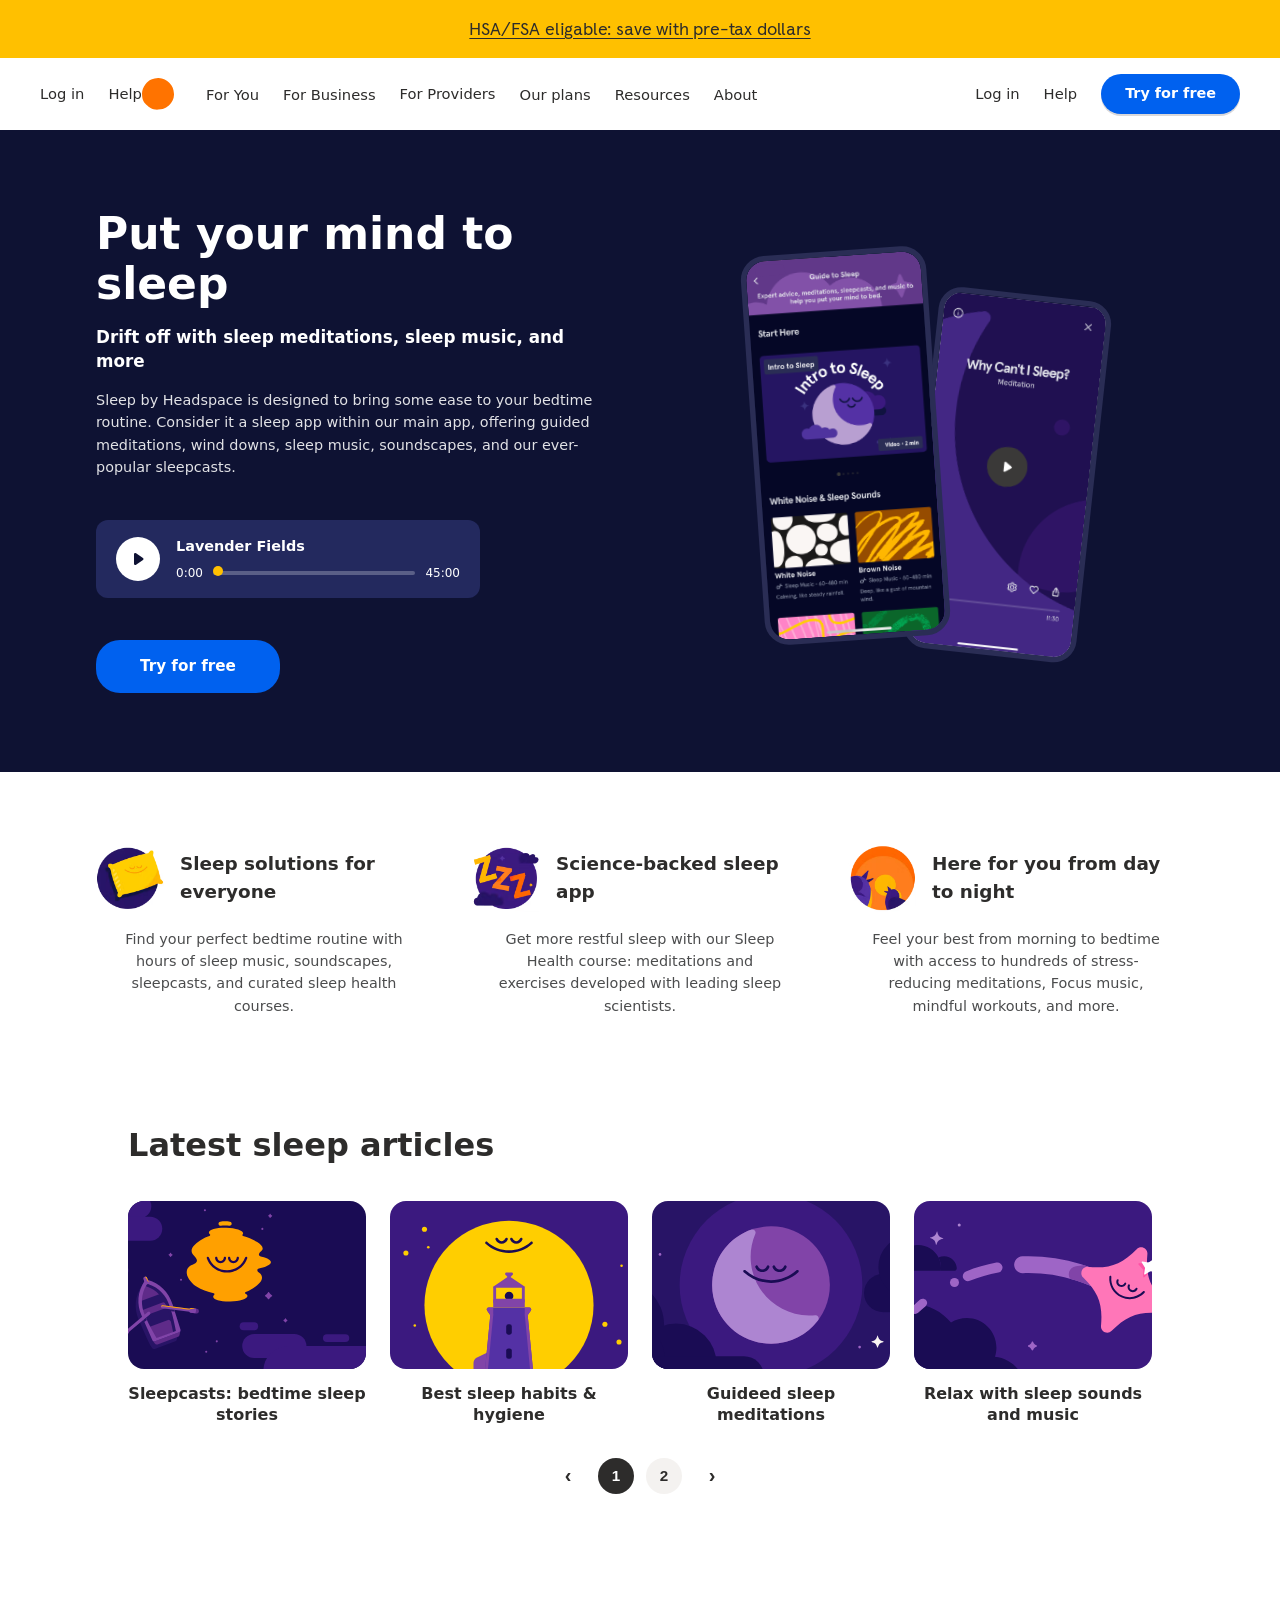
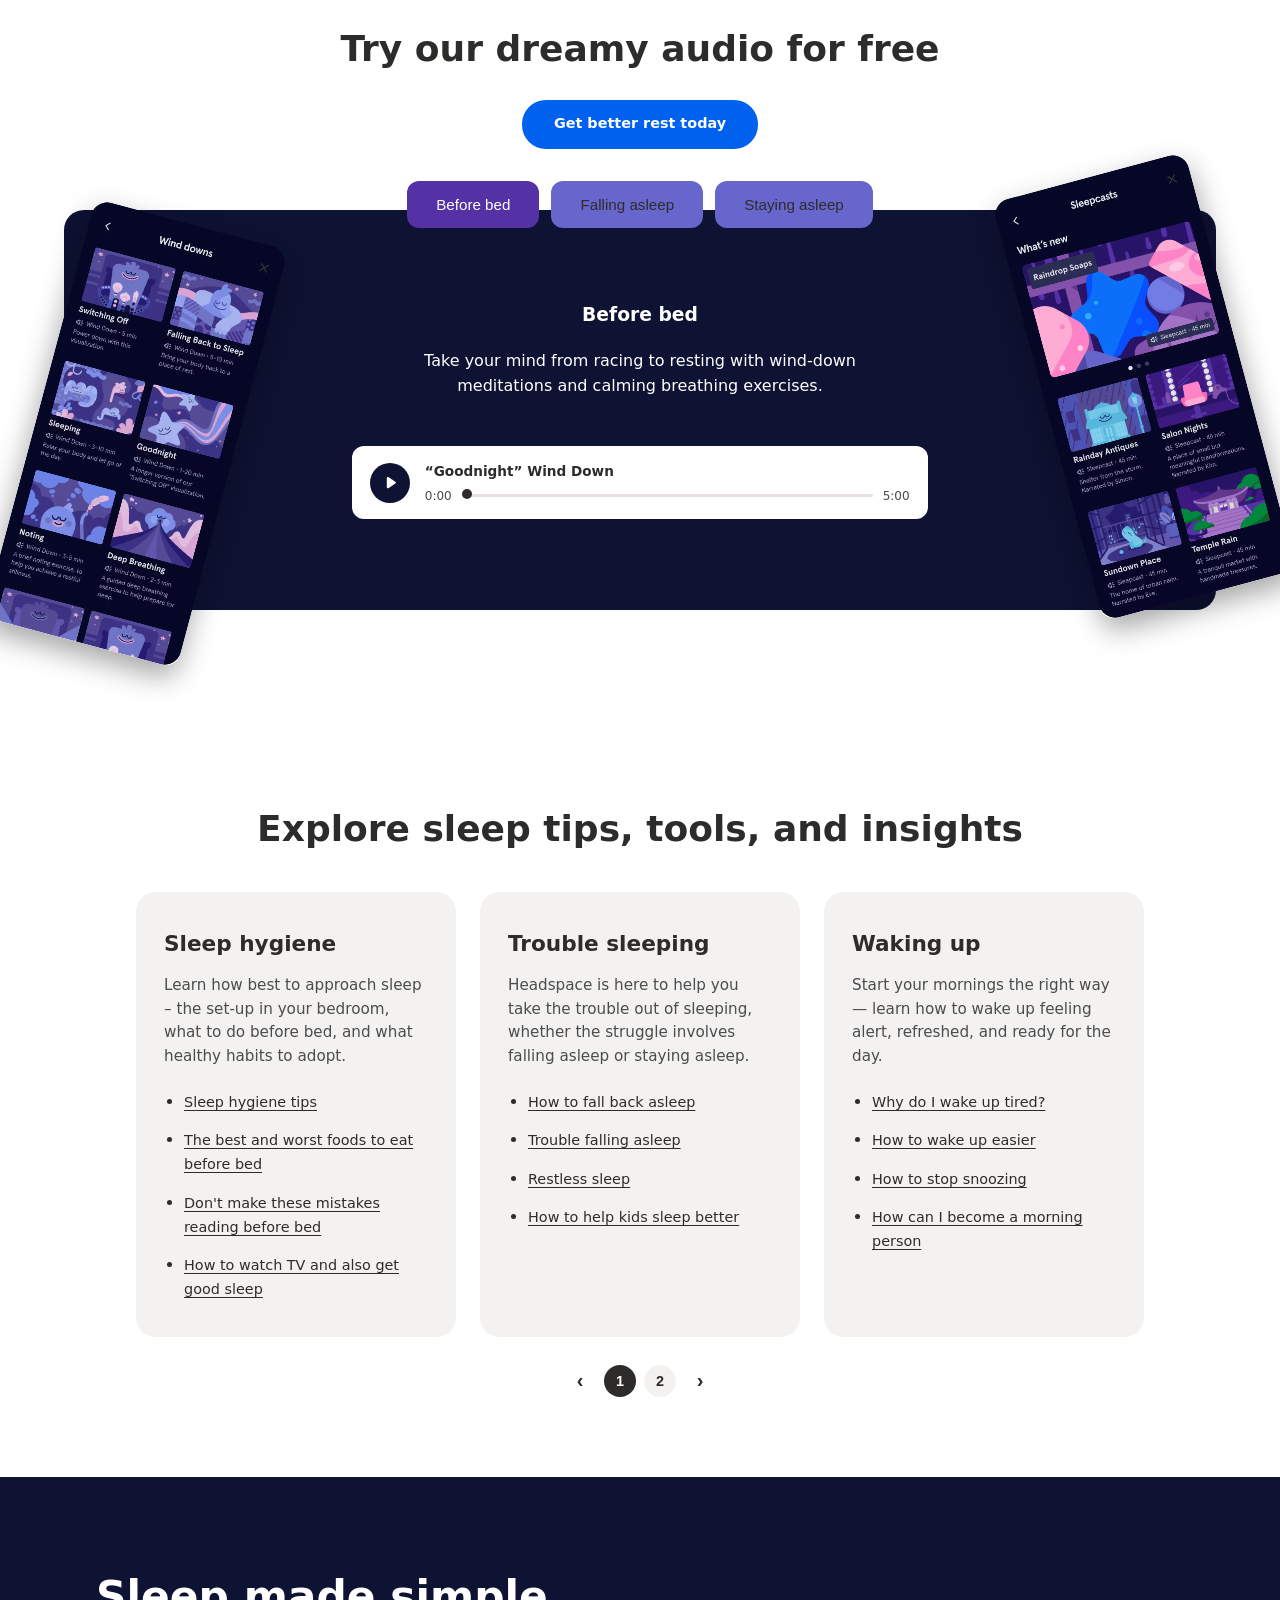
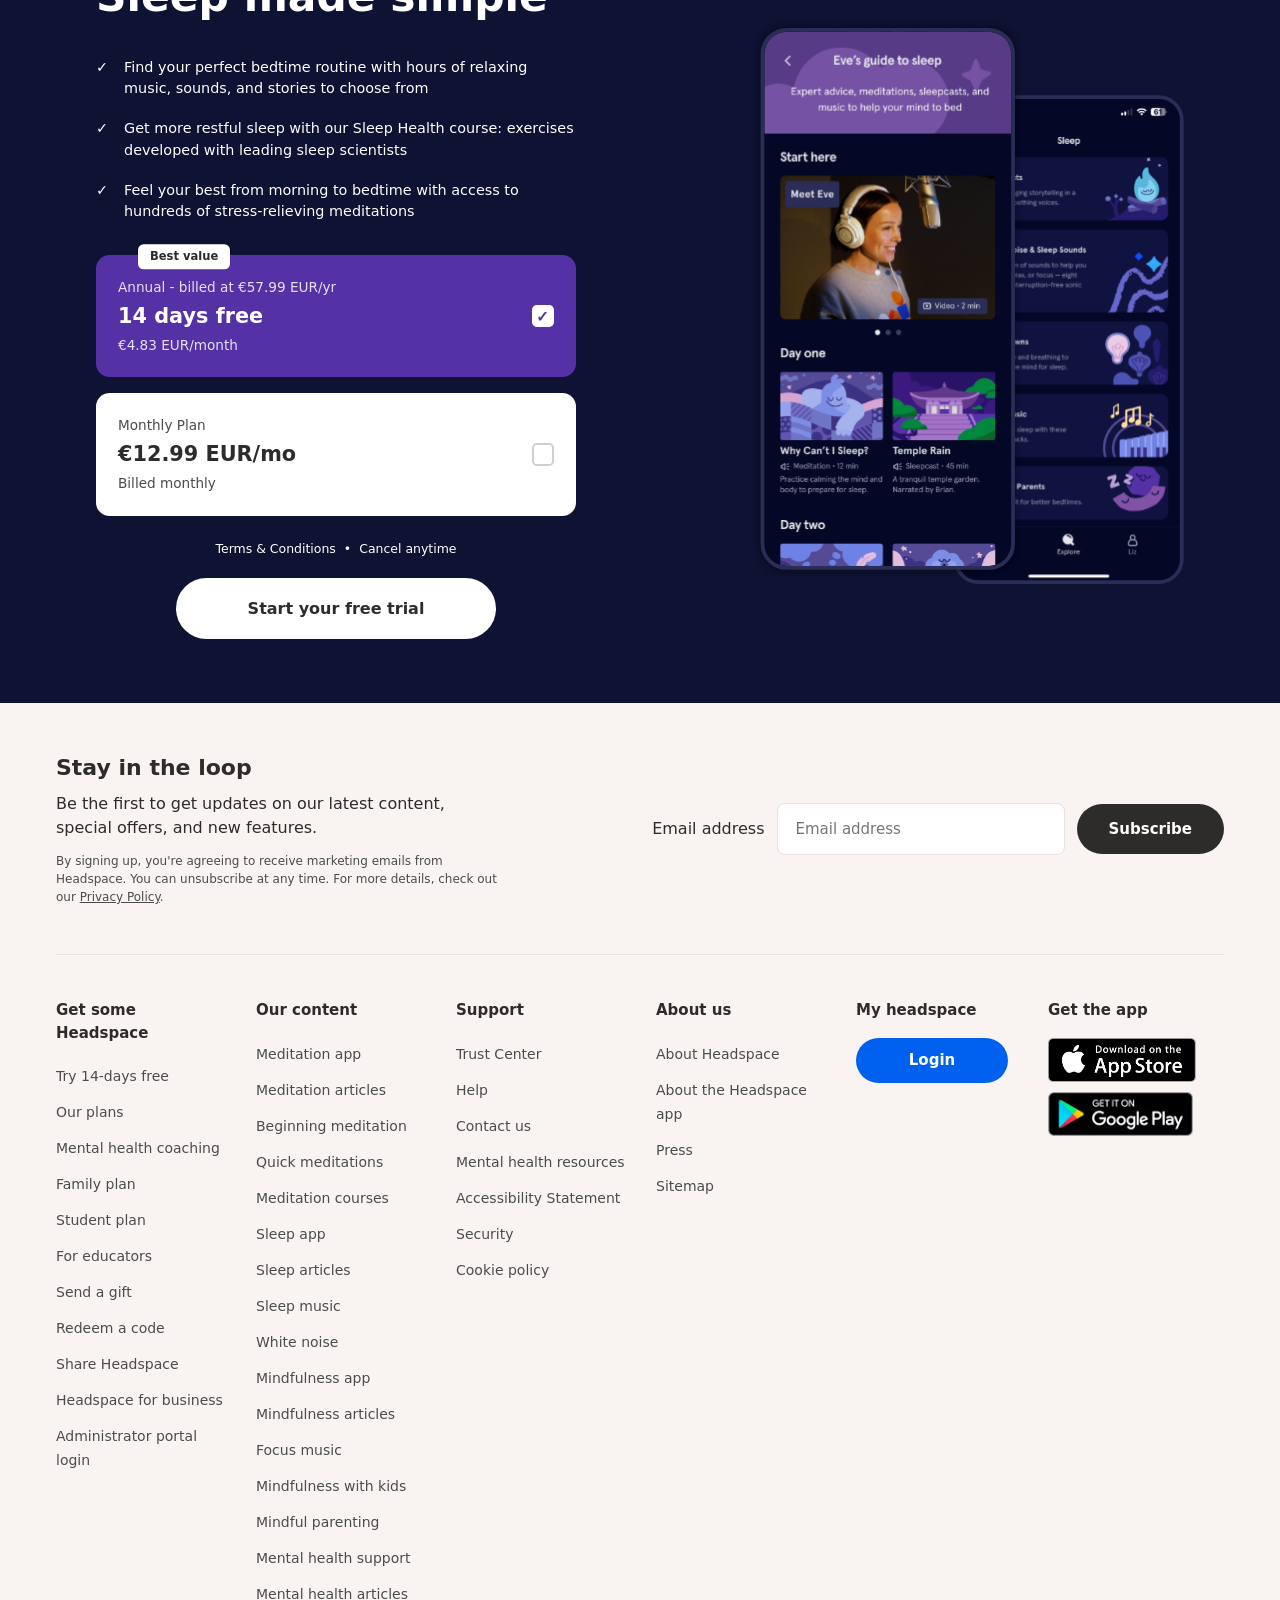
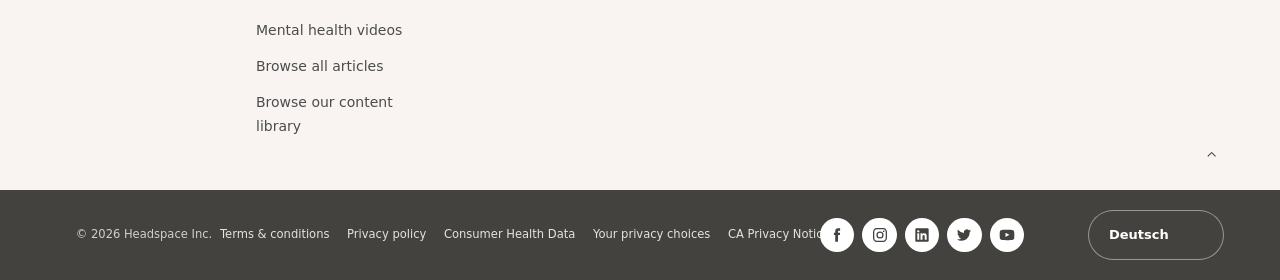
==== commit 1c092afc: "Add files via upload" ====
--- a/sleep.html
+++ b/sleep.html
@@ -544,16 +544,16 @@
                 <!-- audio player -->
                 <figure>
                     <!-- Play/Pauze knop -->
+                    <figcaption>Lavender Fields</figcaption>
                     <button type="button" aria-label="Play audio">
                         <svg aria-hidden="true" width="1em" height="1em" fill="none" viewBox="0 0 32 32"><path fill="currentColor" fill-rule="evenodd" d="M8 6.422v19.156c.076.95.659 1.785 1.522 2.182a2.616 2.616 0 002.64-.267l13.8-9.518a2.397 2.397 0 000-3.95l-13.8-9.518a2.616 2.616 0 00-2.64-.267A2.634 2.634 0 008 6.422z" clip-rule="evenodd"></path></svg>
                     </button>
-                    <figcaption>Lavender Fields</figcaption>
 
                     <!-- Tijdlijn container -->
                     <p>
-                        <time>0:00</time>
+                        <time datetime="PT0S">0:00</time>
                         <input type="range" min="0" max="100" value="0" aria-label="Audio progress">
-                        <time>45:00</time>
+                        <time datetime="PT45M">45:00</time> 
                     </p>
 
                     <audio>
@@ -667,21 +667,22 @@
 
                 <!-- Paneel 1: Before bed -->
                 <article class="active">
+                    <h3 class="sr-only">Before bed</h3>
                     <p>Take your mind from racing to resting with wind-down meditations and calming breathing exercises.</p>
                 
                     <!-- audio player -->
                     <figure>
                         <!-- Play/Pauze knop -->
+                        <figcaption>“Goodnight” Wind Down</figcaption>
                         <button type="button" aria-label="Play audio">
-                            <svg aria-hidden="true"width="1em" height="1em" fill="none" viewBox="0 0 32 32"><path fill="currentColor" fill-rule="evenodd" d="M8 6.422v19.156c.076.95.659 1.785 1.522 2.182a2.616 2.616 0 002.64-.267l13.8-9.518a2.397 2.397 0 000-3.95l-13.8-9.518a2.616 2.616 0 00-2.64-.267A2.634 2.634 0 008 6.422z" clip-rule="evenodd"></path></svg>
+                            <svg aria-hidden="true" width="1em" height="1em" fill="none" viewBox="0 0 32 32"><path fill="currentColor" fill-rule="evenodd" d="M8 6.422v19.156c.076.95.659 1.785 1.522 2.182a2.616 2.616 0 002.64-.267l13.8-9.518a2.397 2.397 0 000-3.95l-13.8-9.518a2.616 2.616 0 00-2.64-.267A2.634 2.634 0 008 6.422z" clip-rule="evenodd"></path></svg>
                         </button>
-                        <figcaption>“Goodnight” Wind Down</figcaption>
 
                         <!-- Tijdlijn container -->
                         <p>
-                            <time>0:00</time>
+                            <time datetime="PT0S">0:00</time>
                             <input type="range" min="0" max="100" value="0" aria-label="Audio progress">
-                            <time>5:00</time>
+                            <time datetime="PT5M">5:00</time>
                         </p>
 
                         <audio>
@@ -695,21 +696,22 @@
 
                 <!-- Paneel 2: Falling asleep -->
                 <article>
+                    <h3 class="sr-only">Falling asleep</h3>
                     <p>Drift off to dreamy sounds, music, and original sleepcasts — soothing stories that transport your mind to tranquil environments.</p>
                 
                     <!-- audio player -->
                     <figure>
                         <!-- Play/Pauze knop -->
+                        <figcaption>"Rainday Antiques" Sleepcast</figcaption>
                         <button type="button" aria-label="Play audio">
                             <svg aria-hidden="true" width="1em" height="1em" fill="none" viewBox="0 0 32 32"><path fill="currentColor" fill-rule="evenodd" d="M8 6.422v19.156c.076.95.659 1.785 1.522 2.182a2.616 2.616 0 002.64-.267l13.8-9.518a2.397 2.397 0 000-3.95l-13.8-9.518a2.616 2.616 0 00-2.64-.267A2.634 2.634 0 008 6.422z" clip-rule="evenodd"></path></svg>
                         </button>
-                        <figcaption>"Rainday Antiques" Sleepcast</figcaption>
 
                         <!-- Tijdlijn container -->
                         <p>
-                            <time>0:00</time>
+                            <time datetime="PT0S">0:00</time>
                             <input type="range" min="0" max="100" value="0" aria-label="Audio progress">
-                            <time>45:00</time>
+                            <time datetime="PT45M">45:00</time>
                         </p>
 
                         <audio>
@@ -723,21 +725,22 @@
 
                 <!-- Paneel 3: Staying asleep -->
                 <article>
+                    <h3 class="sr-only">Staying asleep</h3>
                     <p>Get back to bed fast with guided SOS exercises for waking up in the middle of the night.</p>
                 
                     <!-- audio player -->
                     <figure>
                         <!-- Play/Pauze knop -->
+                        <figcaption>“Racing Mind” SOS Meditation</figcaption>
                         <button type="button" aria-label="Play audio">
                             <svg aria-hidden="true" width="1em" height="1em" fill="none" viewBox="0 0 32 32"><path fill="currentColor" fill-rule="evenodd" d="M8 6.422v19.156c.076.95.659 1.785 1.522 2.182a2.616 2.616 0 002.64-.267l13.8-9.518a2.397 2.397 0 000-3.95l-13.8-9.518a2.616 2.616 0 00-2.64-.267A2.634 2.634 0 008 6.422z" clip-rule="evenodd"></path></svg>
                         </button>
-                        <figcaption>“Racing Mind” SOS Meditation</figcaption>
 
                         <!-- Tijdlijn container -->
                         <p>
-                            <time>0:00</time>
+                            <time datetime="PT0S">0:00</time>
                             <input type="range" min="0" max="100" value="0" aria-label="Audio progress">
-                            <time>10:00</time>
+                            <time datetime="PT10M">5:00</time>
                         </p>
 
                         <audio>
@@ -843,17 +846,17 @@
                         <label>
                             <input type="radio" name="subscription" value="annual" checked>
                             <strong>Best value</strong>
-                            <p>Annual - billed at €57.99 EUR/yr</p>
+                            <em>Annual - billed at €57.99 EUR/yr</em>
                             <strong>14 days free</strong>
-                            <p>€4.83 EUR/month</p>
+                            <small>€4.83 EUR/month</small>
                         </label>
 
                         <!-- Optie 2: Maandabonnement -->
                         <label>
                             <input type="radio" name="subscription" value="monthly">
-                            <p>Monthly Plan</p>
+                            <em>Monthly Plan</em>
                             <strong>€12.99 EUR/mo</strong>
-                            <p>Billed monthly</p>
+                            <small>Billed monthly</small>
                         </label>
                     </fieldset>
 
--- a/style.css
+++ b/style.css
@@ -3419,10 +3419,12 @@
     line-height: 1;
 }
 
-.sleep-page section:nth-of-type(6) label p,
+.sleep-page section:nth-of-type(6) label em,
+.sleep-page section:nth-of-type(6) label small,
 .sleep-page section:nth-of-type(6) label strong {
     grid-column: 1;
 }
+
 
 .sleep-page section:nth-of-type(6) label:first-of-type strong:first-of-type {
     position: absolute;
@@ -3437,10 +3439,13 @@
     border-radius: 0.35rem;
 }
 
-.sleep-page section:nth-of-type(6) label p {
+.sleep-page section:nth-of-type(6) label em,
+.sleep-page section:nth-of-type(6) label small {
+    font-style: normal;
     font-size: 0.85rem;
     opacity: 0.85;
 }
+
 
 .sleep-page section:nth-of-type(6) label strong:last-of-type {
     font-size: 1.3rem;
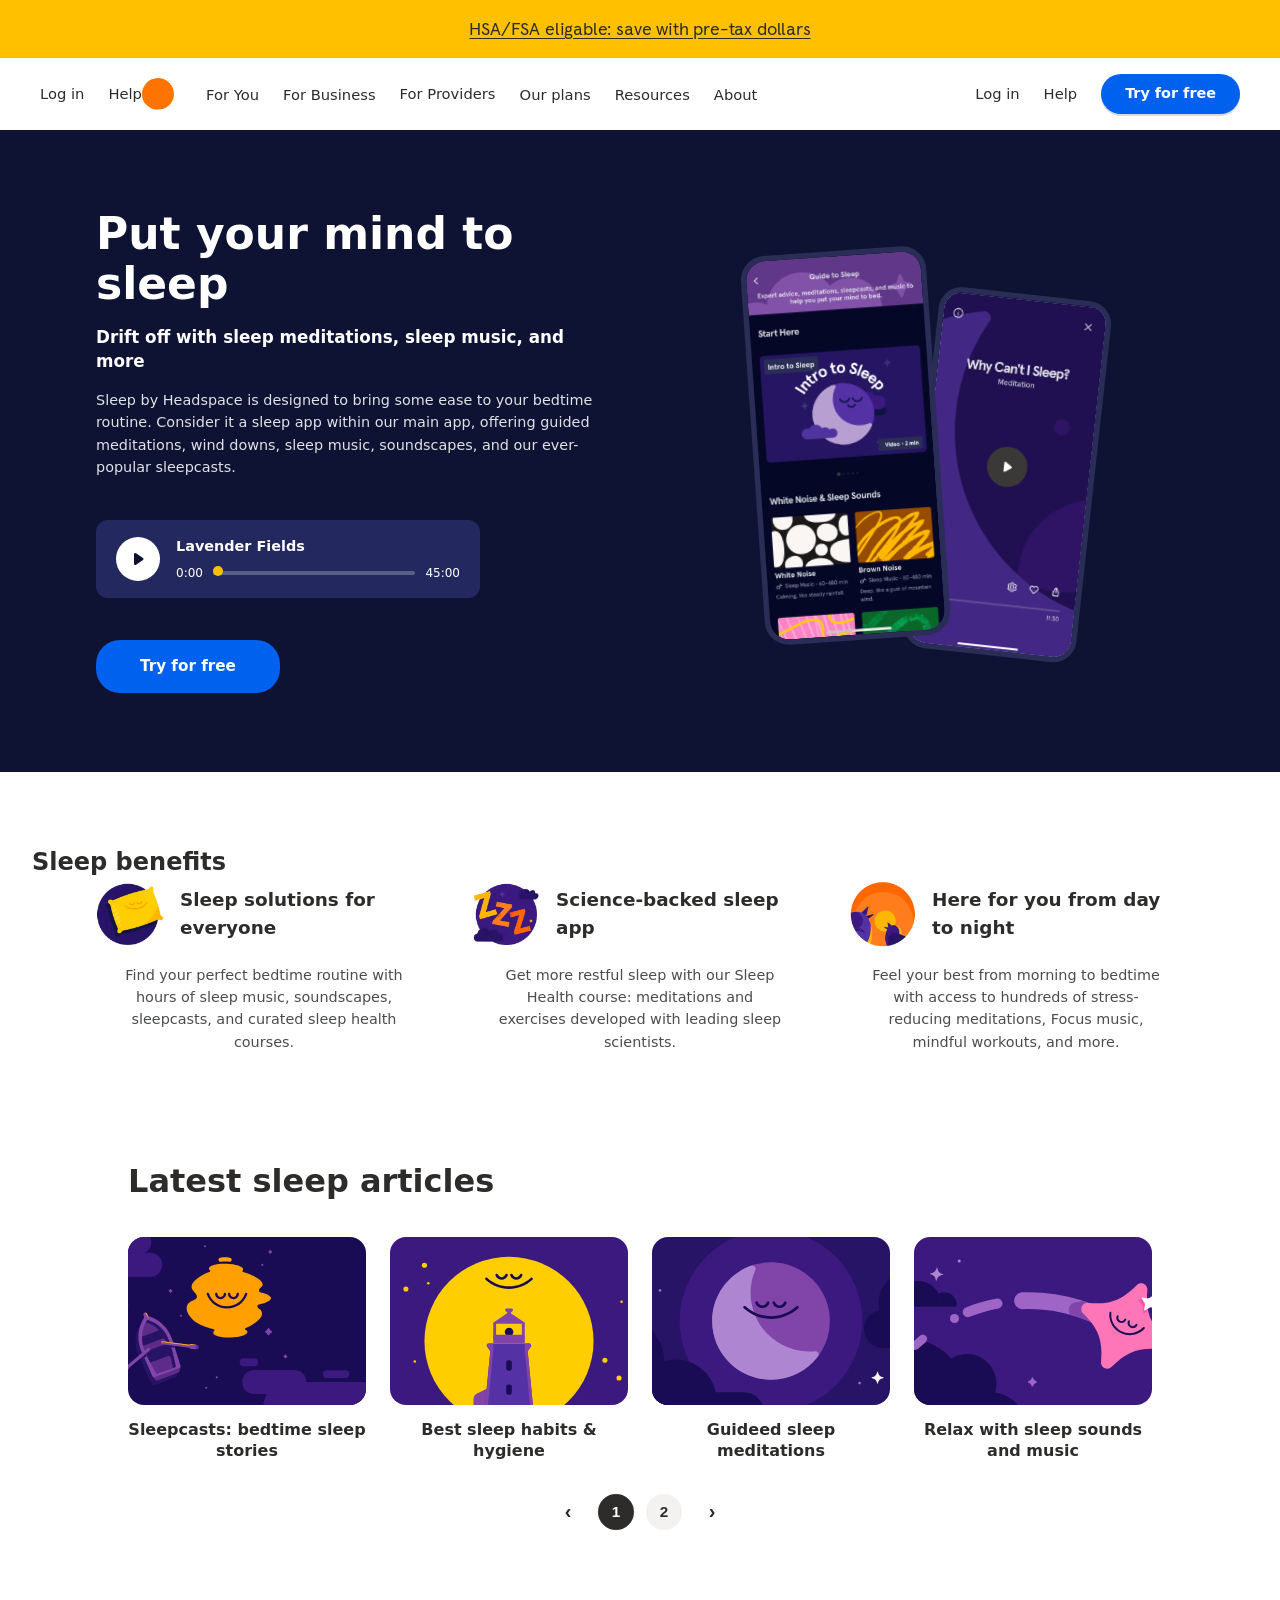
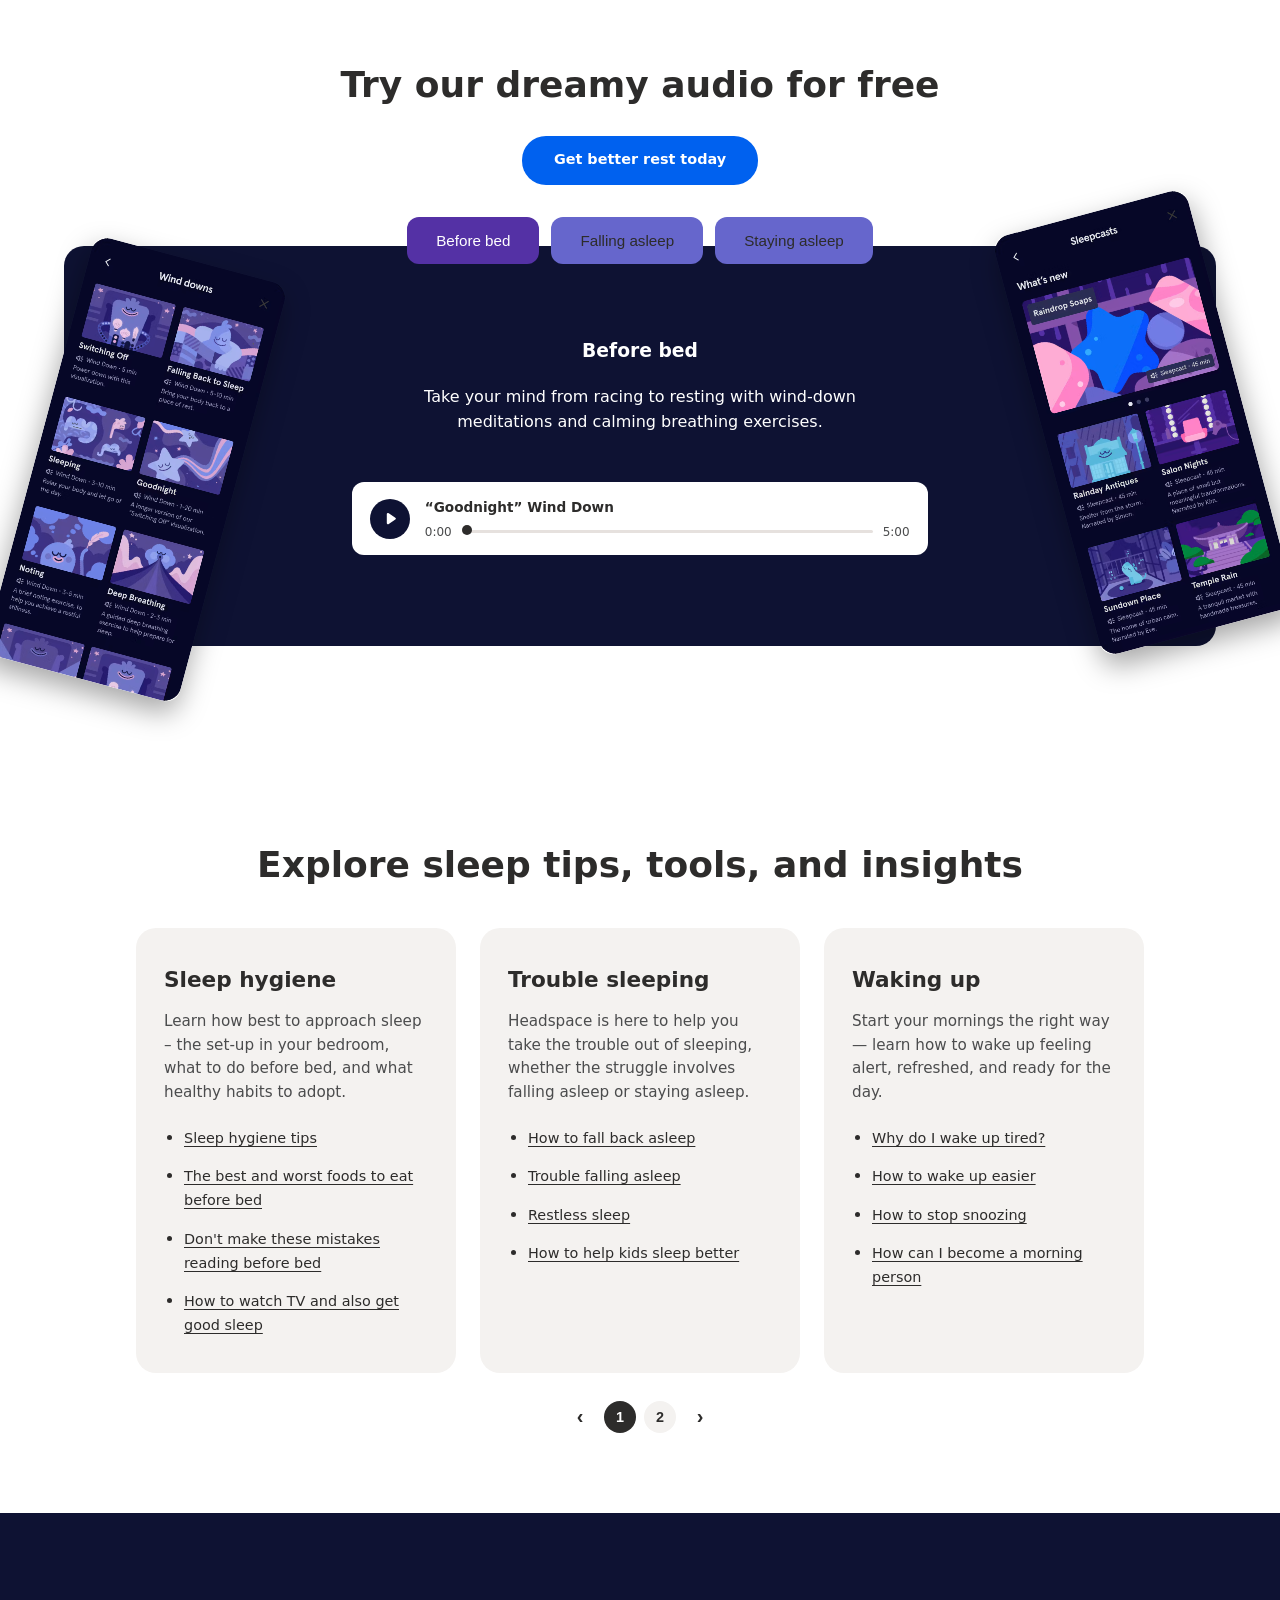
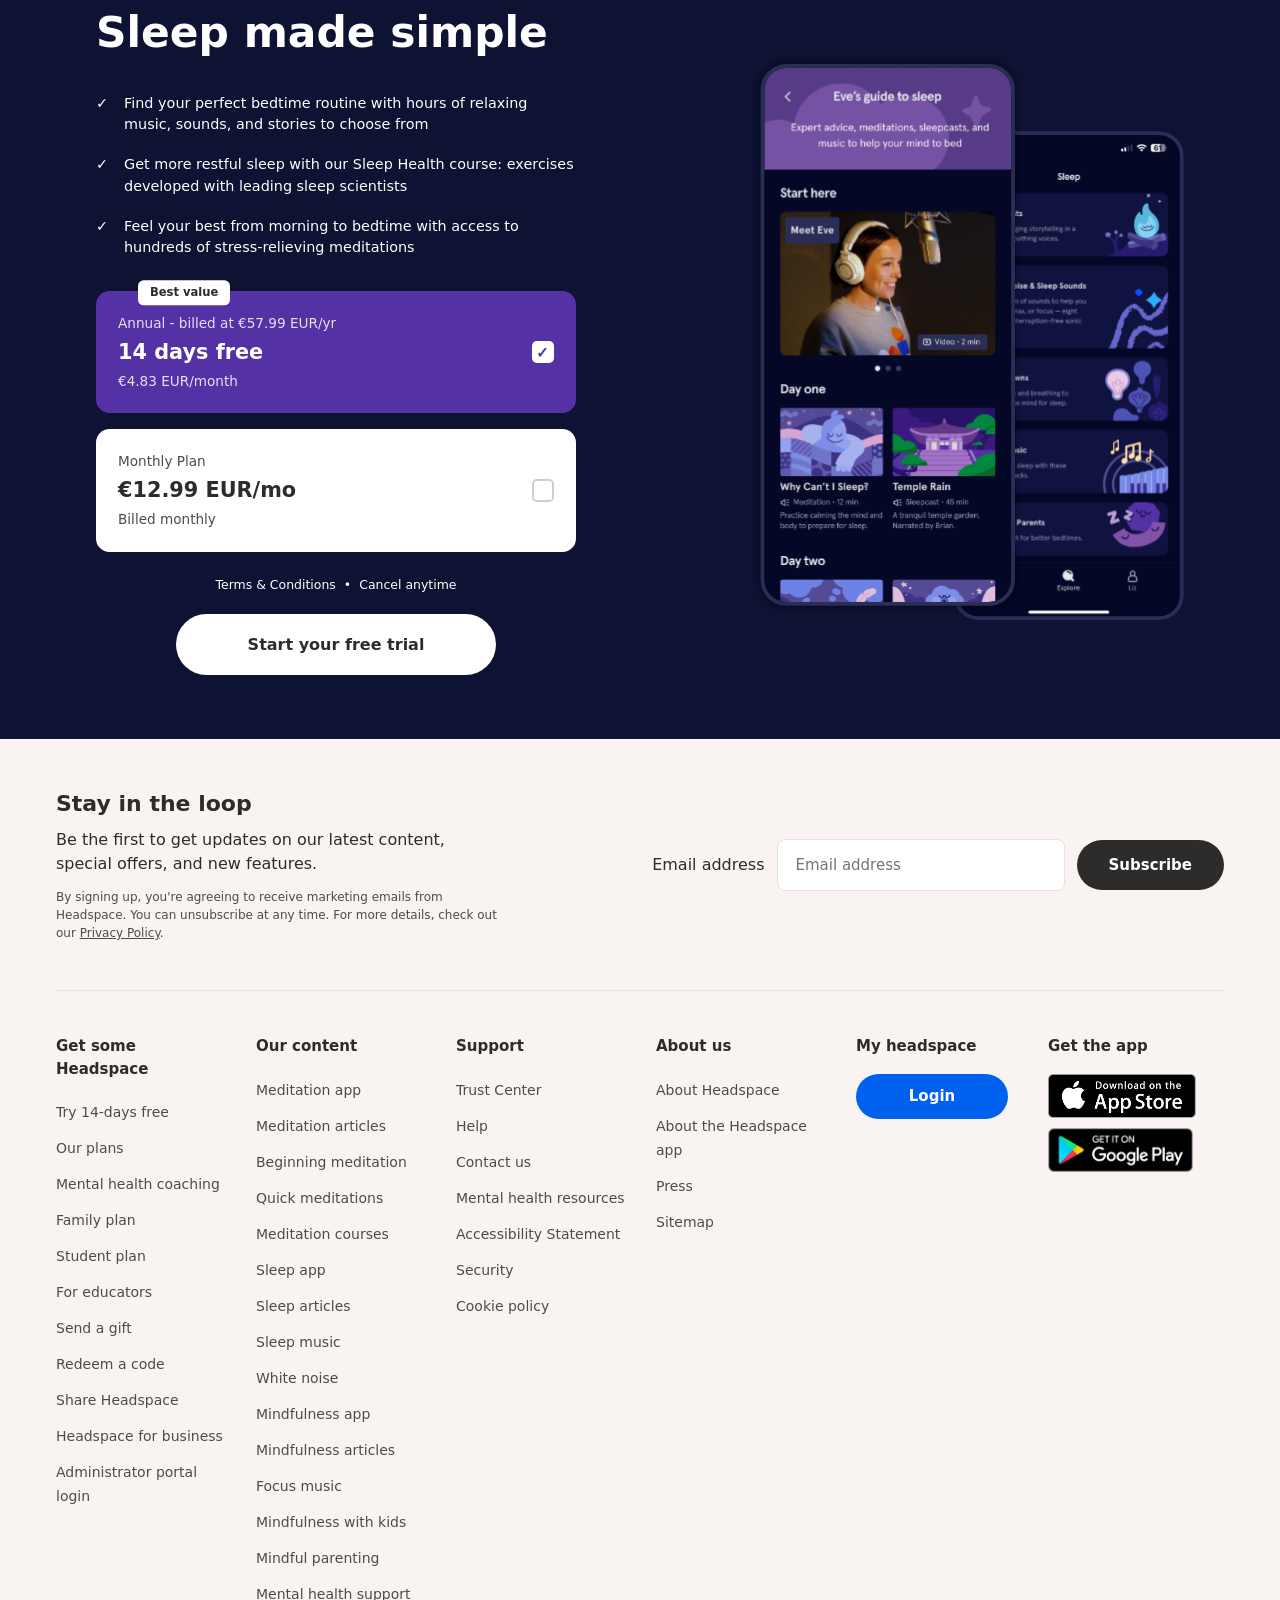
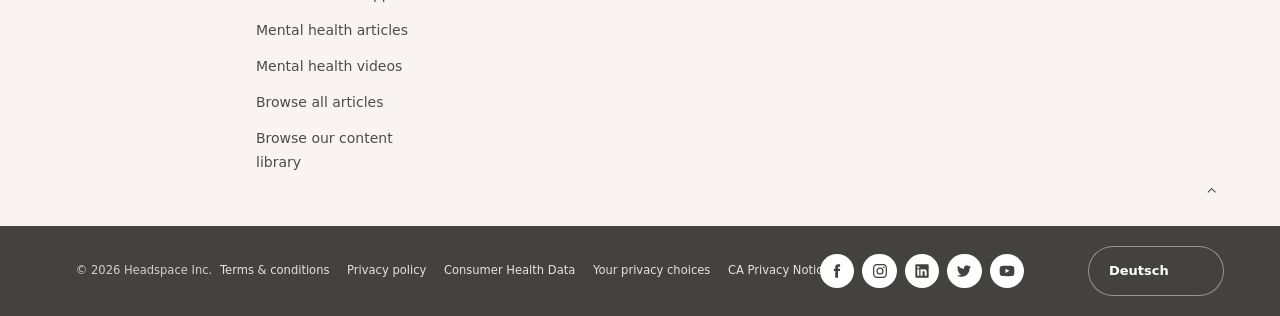
==== commit c00ba508: "Add files via upload" ====
--- a/sleep.html
+++ b/sleep.html
@@ -568,6 +568,7 @@
 
             <!-- Voordelen / kenmerken van slaap-oplossingen -->
             <section>
+                <h2 class="sr-only">Sleep benefits</h2>
                 <ul>
                     <li>
                         <img src="images/Bullet1.avif" alt="" aria-hidden="true">
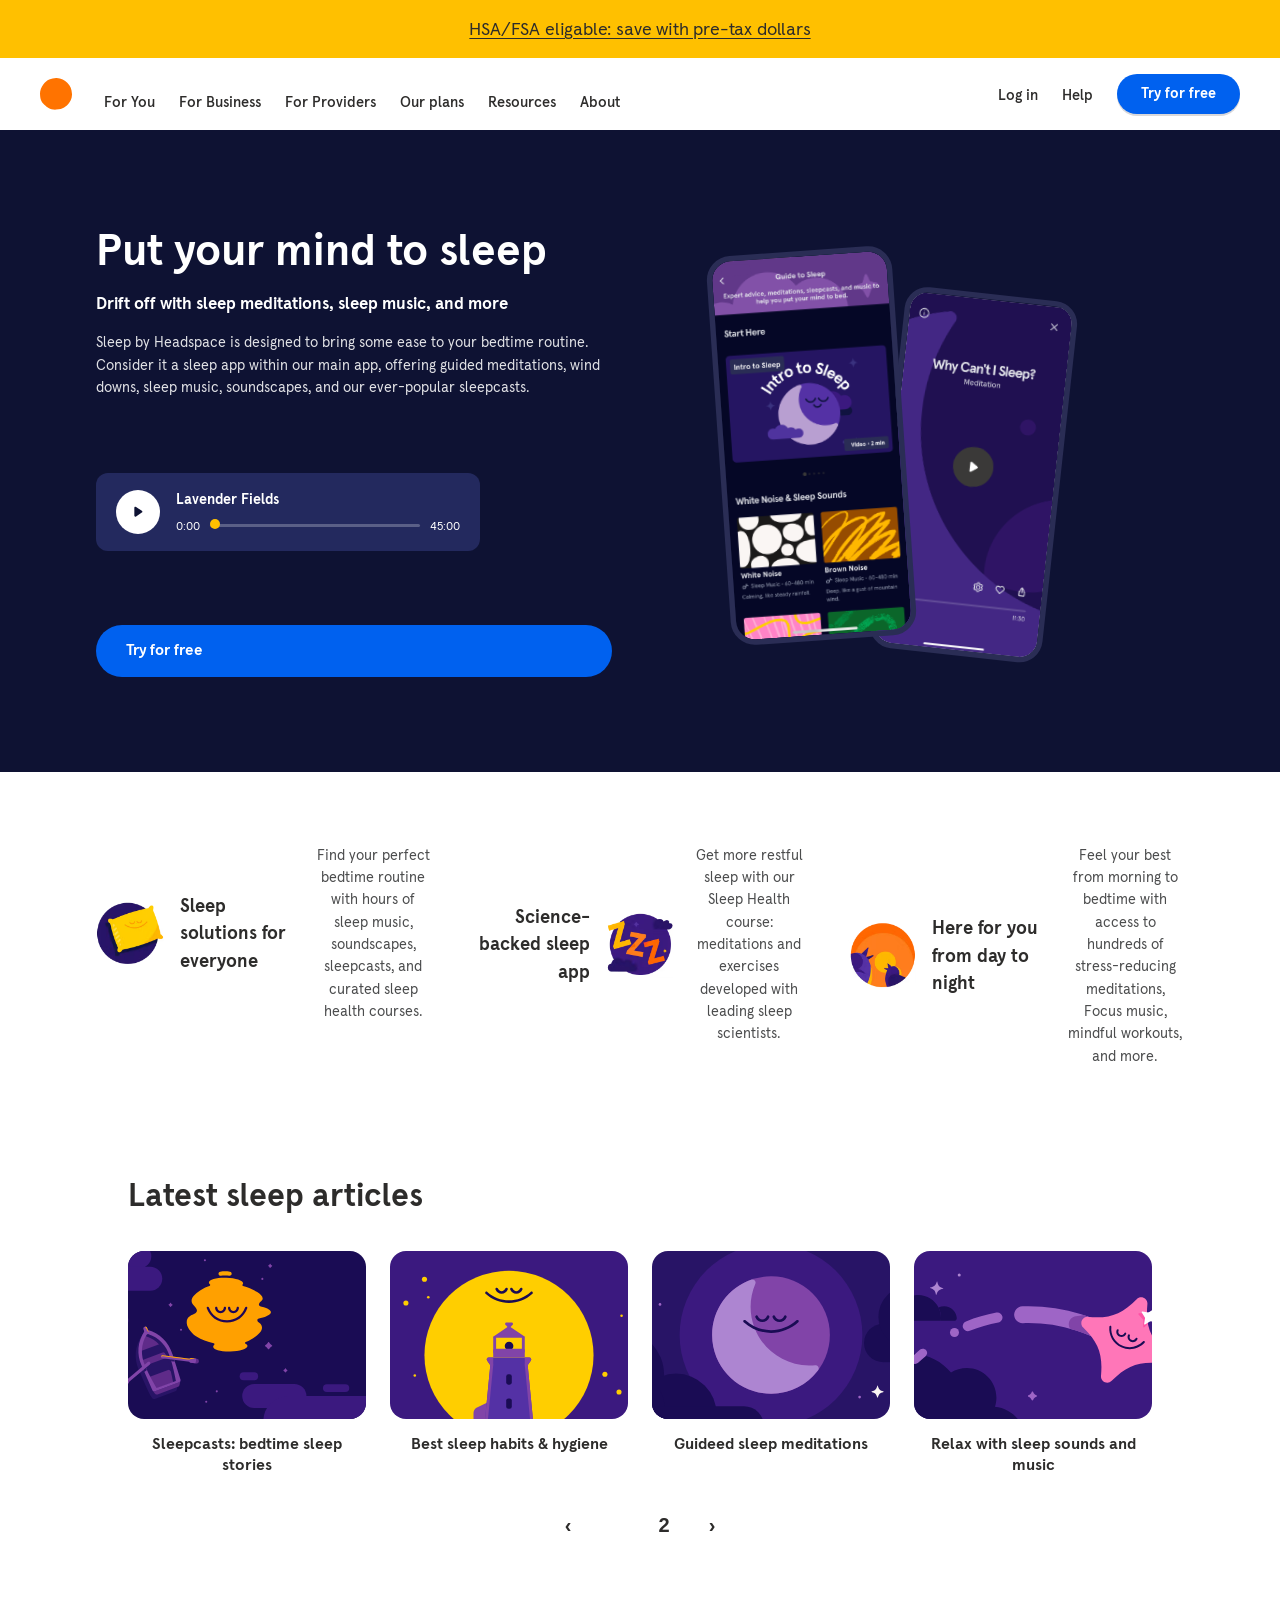
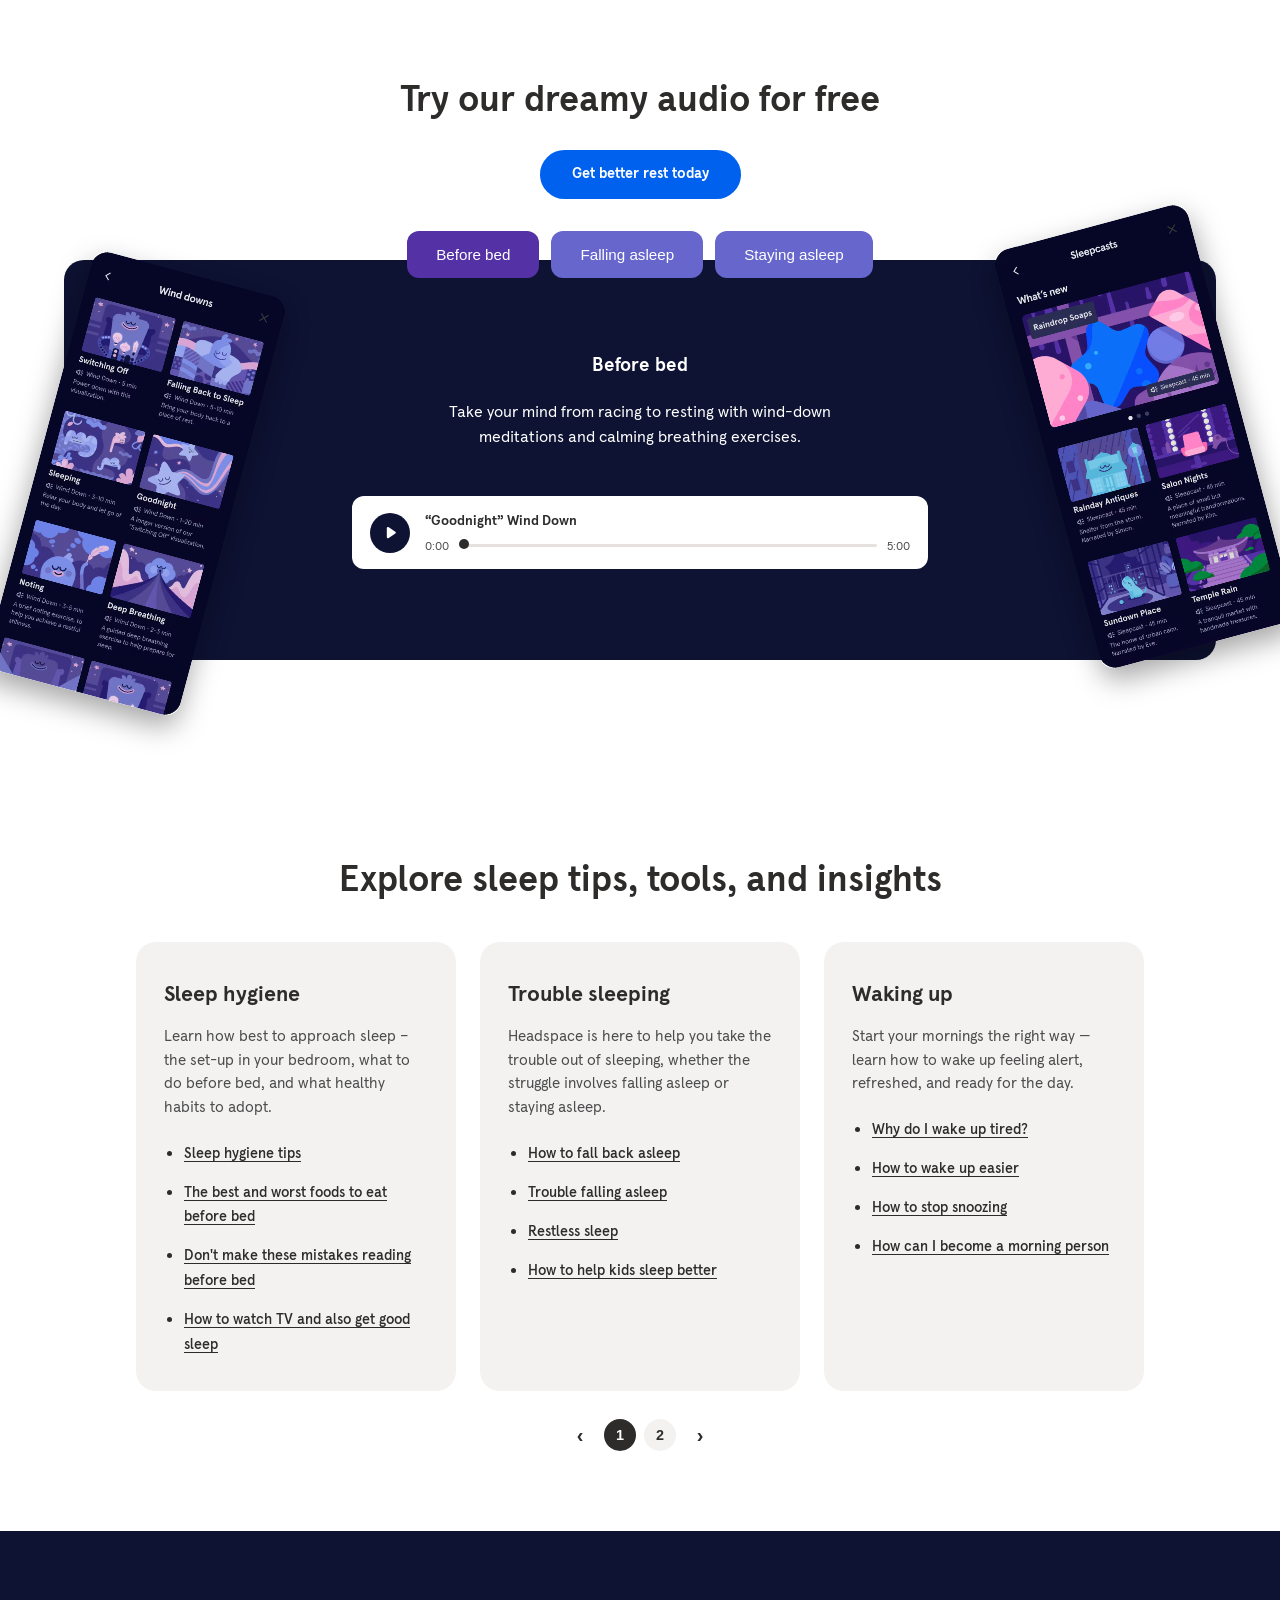
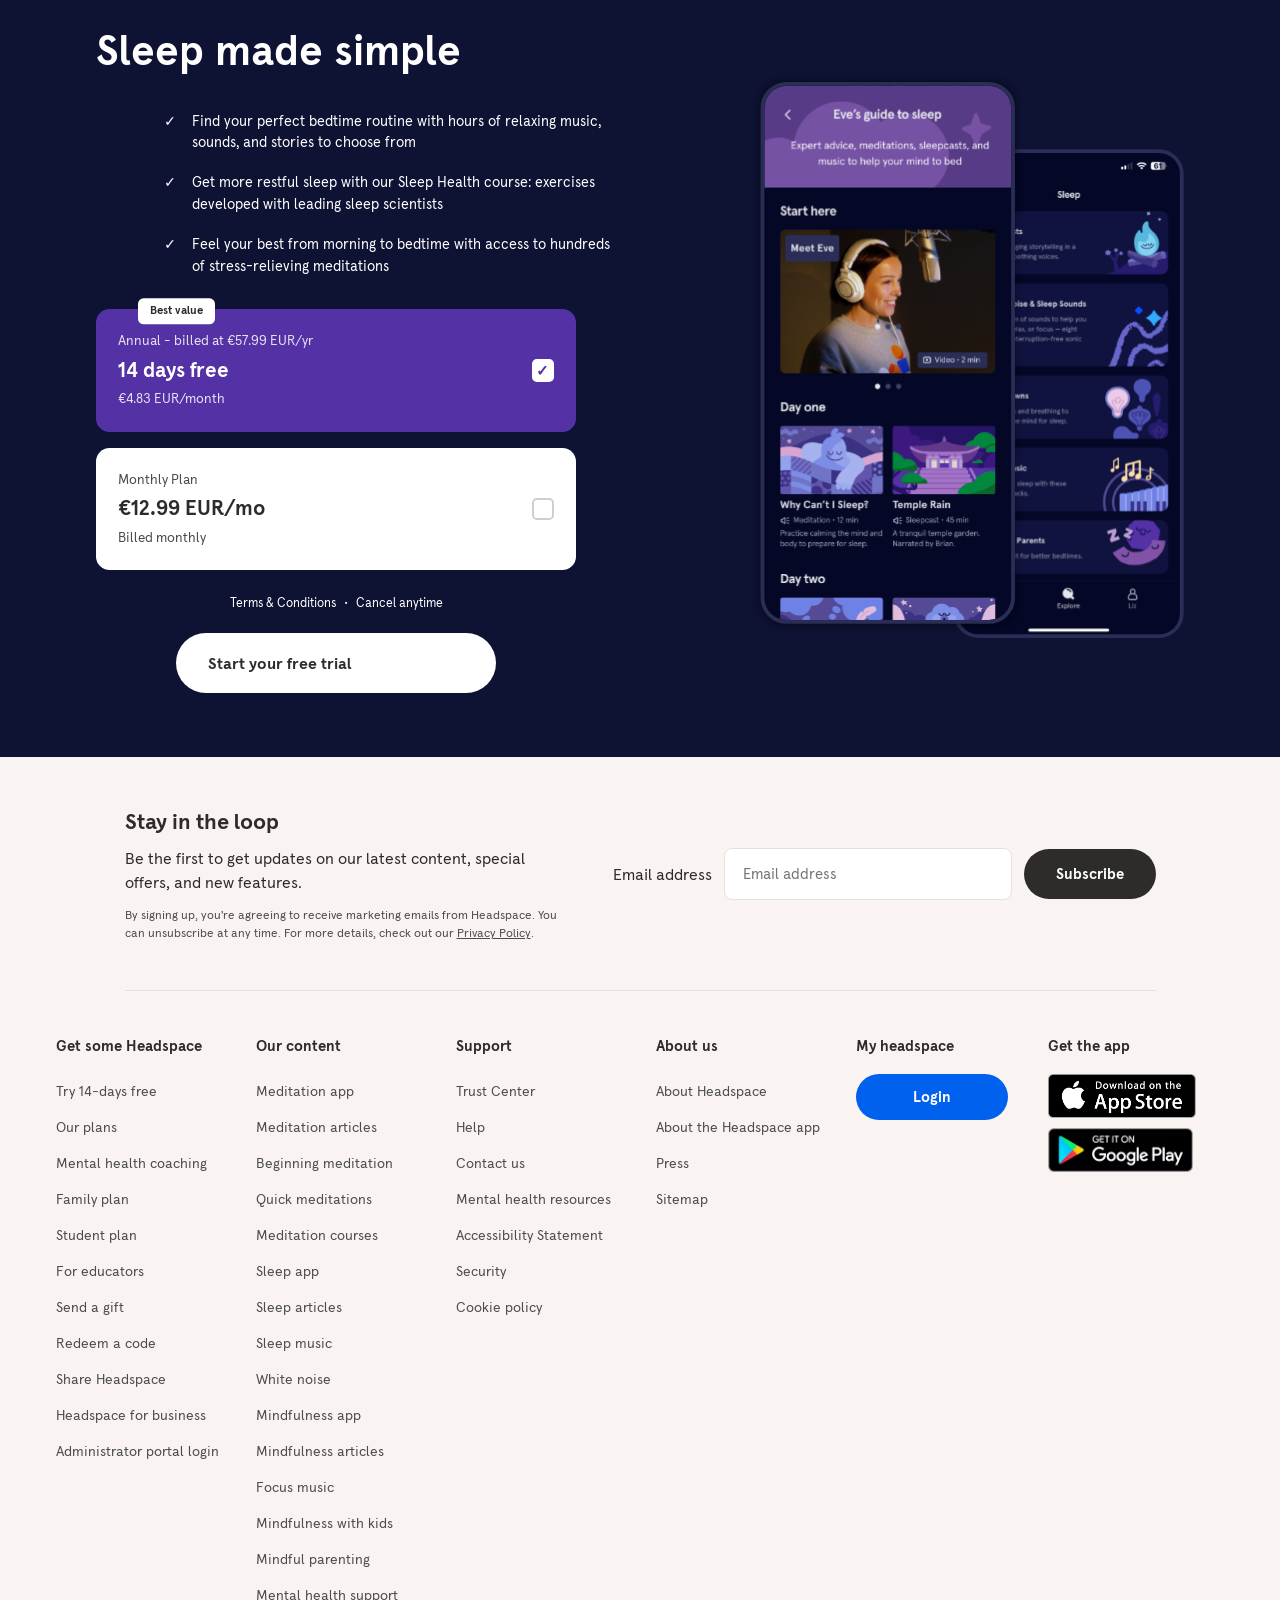
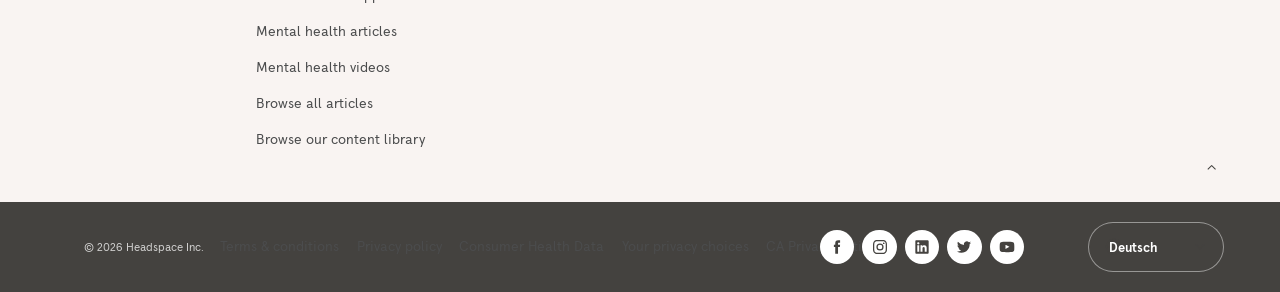
==== commit 2723ca8e: "Add files via upload" ====
--- a/sleep.html
+++ b/sleep.html
@@ -880,7 +880,7 @@
             <footer class="site-footer">
                 <!-- NEWSLETTER SIGNUP -->
                 <!-- "Stay in the loop" formulier met privacy-disclaimer -->
-                <section>
+                <section class="footer-newsletter">
                     <h2>Stay in the loop</h2>
                     <p>Be the first to get updates on our latest content, special offers, and new features.</p>
                     <p>By signing up, you're agreeing to receive marketing emails from Headspace. You can unsubscribe at any time. For more details, check out our <a href="https://www.headspace.com/privacy-policy">Privacy Policy</a>.</p>
@@ -893,7 +893,7 @@
 
                 <!-- USER ACCOUNT -->
                 <!-- Directe inlogknop naar My Headspace -->
-                <section>
+                <section class="footer-links">
                     <h2>My headspace</h2>
                     <a href="https://auth.headspace.com/u/login/identifier?state=hKFo2SBUV2pDZVBtQ00yUlk1TmF2RjJCdU5HZUxzcS0weWF4baFur3VuaXZlcnNhbC1sb2dpbqN0aWTZIGpYMUh4M2JmWDZ5bDlzMHN2QkJoN0pKM2dvVmN4NGhto2NpZNkgdHVic0t5dXFyY2E3em1XTmdhVjhPZlNBd3N5alRnWGc&ui_locales=en">Login</a>
                     
@@ -995,7 +995,7 @@
                         </li>
 
                         <!-- Categorie: About -->
-                        <li>
+                        <li class="footer-legal">
                             <details>
                                 <summary>
                                     <h3>About</h3>
@@ -1016,7 +1016,7 @@
                 </section>
 
                 <!-- App Store & Google Play downloadlinks -->
-                <section>
+                <section class="footer-apps">
                     <h2>Get the app</h2>
                     <ul>
                         <li>
@@ -1033,8 +1033,7 @@
                 </section>
 
                 <!-- Taalkeuze & Back-to-top navigatie -->
-                <nav aria-label="Language and page navigation">
-                    <svg aria-hidden="true" width="1em" height="1em" fill="none" class="css-la3nd4"><path fill="currentColor" fill-rule="evenodd" d="M12 4a8 8 0 100 16 8 8 0 000-16zM2 12a10 10 0 1120 0 10 10 0 01-20 0z" clip-rule="evenodd"></path><path fill="currentColor" fill-rule="evenodd" d="M10.6 6c-.5 1.5-.9 3.6-.9 6s.4 4.5 1 6c.2.8.5 1.3.8 1.6.3.4.5.4.5.4s.2 0 .5-.4c.3-.3.6-.8.9-1.6.5-1.5.9-3.6.9-6s-.4-4.5-1-6c-.2-.8-.5-1.3-.8-1.6C12.2 4 12 4 12 4s-.2 0-.5.4c-.3.3-.6.8-.9 1.6zM10 3c.5-.5 1.1-1 2-1s1.5.5 2 1c.5.6 1 1.4 1.2 2.3.7 1.8 1 4.1 1 6.7 0 2.6-.3 5-1 6.7-.3.9-.7 1.7-1.2 2.2-.5.6-1.1 1.1-2 1.1s-1.5-.5-2-1c-.5-.6-1-1.4-1.2-2.3-.7-1.8-1-4.1-1-6.7 0-2.6.3-5 1-6.7.3-.9.7-1.7 1.2-2.2z" clip-rule="evenodd"></path><path fill="currentColor" fill-rule="evenodd" d="M2.6 9.1a1 1 0 011-1h16.8a1 1 0 110 2H3.6a1 1 0 01-1-1zm0 5.8a1 1 0 011-1h16.8a1 1 0 110 2H3.6a1 1 0 01-1-1z" clip-rule="evenodd"></path></svg>
+                <nav class="footer-controls" aria-label="Language and page navigation">
                     <select aria-label="Language">
                         <option value="https://www.headspace.com/de">Deutsch</option>
                         <option value="https://www.headspace.com">English</option>
@@ -1042,7 +1041,6 @@
                         <option value="https://www.headspace.com/fr">Français</option>
                         <option value="https://www.headspace.com/pt">Português</option>
                     </select>
-                    <svg aria-hidden="true" width="1em" height="1em" fill="none" viewBox="0 0 24 24" class="css-la3nd4"><path fill="currentColor" fill-rule="evenodd" d="M12 16.85a1 1 0 01-.71-.29l-7-7 1.42-1.41L12 14.44l6.29-6.29 1.41 1.41-7 7a1 1 0 01-.7.29z" clip-rule="evenodd"></path></svg>
 
                     <button type="button" aria-label="Back to top">
                         <svg width="1em" height="1em" fill="none" viewBox="0 0 24 24" aria-hidden="true"><path fill="currentColor" fill-rule="evenodd" d="M18.29 15.85L12 9.56l-6.29 6.29-1.42-1.41 7-7a1 1 0 011.41 0l7 7-1.41 1.41z" clip-rule="evenodd"></path></svg>
--- a/style.css
+++ b/style.css
@@ -4,7 +4,7 @@
     - CSS-eigenschappen naslag: https://css-tricks.com/almanac/
     - Flexbox-gids: https://css-tricks.com/snippets/css/a-guide-to-flexbox/
     - CSS-kernprincipes: https://www.youtube.com/watch?v=JnTPd9G6hoY
-    - Hulp bij commentaarstructuur: https://gemini.google.com/app
+    - Hulp bij commentaarstructuur en code ordening: https://gemini.google.com/app
 */
 
 /* ==========================================================================
@@ -32,7 +32,6 @@
 }
 
 :root {
-    /* Merk- & themakleuren */
     --color-primary-blue: #0061EF;
     --color-primary-blue-hover: #004ECC;
     --color-dark-blue: #0E1233;
@@ -41,7 +40,6 @@
     --color-pink: #FFA1CC;
     --color-green: #02873E;
 
-    /* Tekst & neutrale tinten */
     --color-text-dark: #2D2C2B;
     --color-text-muted: #4B4C4D;
     --color-footer-dark: #44423F;
@@ -59,420 +57,140 @@
 
 body {
     margin: 0;
-    font-family: system-ui, sans-serif;
+    color: var(--color-text-dark);
+    font-family: "Headspace Apercu", system-ui, sans-serif;
     line-height: 1.5;
 }
 
-h1, h2, h3, h4, p, figure, fieldset {
+:is(h1, h2, h3, h4, p, figure) {
+    margin: 0;
+}
+
+fieldset {
     margin: 0;
     padding: 0;
 }
 
-ul, ol {
+:is(ul, ol) {
     list-style: none;
     margin: 0;
     padding: 0;
 }
 
 img {
+    display: block;
     max-width: 100%;
-    display: block;
 }
 
 
 /* ==========================================================================
-   2. ANNOUNCEMENT BAR & BASIS HEADER (NAVIGATIE)
-   ========================================================================== */
-.announcement-bar {
-    background-color: var(--color-yellow);
+    2. GEDEELDE UI-PATRONEN (TABS, TICKERS)
+    ========================================================================== */
+
+/* --- 2.1 Tabs --- */
+:is(nav.deeper-dive-tabs, nav.library-tabs) {
+    display: flex;
+    align-items: center;
+    gap: 0.625rem;
+    padding: 0.25rem 1.25rem 1.5rem;
+    overflow-x: auto;
+    scrollbar-width: none;
+}
+
+:is(nav.deeper-dive-tabs, nav.library-tabs)::-webkit-scrollbar {
+    display: none;
+}
+
+.tab-button {
+    display: inline-flex;
+    align-items: center;
+    gap: 0.4rem;
+    flex-shrink: 0;
+    padding: 0.625rem 1.125rem;
+    border: 1px solid var(--color-border-light);
+    border-radius: 50rem;
+    background-color: var(--color-white);
+    color: var(--color-text-dark);
+    font-family: inherit;
+    font-size: 0.9375rem;
+    font-weight: 600;
+    white-space: nowrap;
+    cursor: pointer;
+    transition: background-color 0.2s ease, color 0.2s ease, border-color 0.2s ease;
+}
+
+.tab-button:is(:hover, :focus-visible) {
+    border-color: var(--color-text-muted);
+}
+
+.tab-button.is-active {
+    border-color: var(--color-text-dark);
+    background-color: var(--color-text-dark);
+    color: var(--color-white);
+}
+
+.tab-button img {
+    width: 1rem;
+    height: 1rem;
+    object-fit: contain;
+}
+
+.tab-button.is-active img {
+    filter: brightness(0) invert(1);
+}
+
+/* --- 2.2 Tickers --- */
+:is(.logo-ticker, .yellow-ticker) {
+    display: flex;
+    align-items: center;
+    overflow: hidden;
+    user-select: none;
+}
+
+:is(.logo-ticker, .yellow-ticker) > ul {
+    display: flex;
+    align-items: center;
+    flex-shrink: 0;
+    animation: ticker-scroll linear infinite;
+}
+
+:is(.logo-ticker, .yellow-ticker):hover > ul {
+    animation-play-state: paused;
+}
+
+@keyframes ticker-scroll {
+    from { transform: translateX(0); }
+    to   { transform: translateX(-100%); }
+}
+
+
+/* ==========================================================================
+    3. HOMEPAGINA - HERO SECTIE & TICKER / CARDS
+    ========================================================================== */
+
+/* --- 3.1 Hero-titel & roterende ticker --- */
+.hero-title {
+    position: relative;
+    padding-top: 1.5em;
+    margin-bottom: 1.5rem;
+    color: var(--color-text-dark);
+    font-size: 2rem;
+    font-weight: 700;
+    line-height: 1.15;
     text-align: center;
-}
-
-.announcement-bar a {
-    display: block;
-    padding: 1rem;
-    font-family: "Headspace Apercu", sans-serif;
-    font-size: 1.125rem;
-    line-height: 1.625rem;
-    letter-spacing: -0.01em;
-    color: var(--color-text-dark);
-    text-decoration: underline;
-    text-underline-offset: 0.2rem;
-}
-
-.main-nav {
-    position: sticky;
-    top: 0;
-    height: 4rem;
-    background-color: var(--color-white);
-    padding: 0 1.5rem;
-    z-index: 9;
-}
-
-.main-nav > ul:first-of-type {
-    display: flex;
-    align-items: center;
-    height: 100%;
-    gap: 1.25rem;
-}
-
-.main-nav > ul:not(:first-of-type) {
-    display: none;
-}
-
-.nav-logo {
-    margin-right: auto;
-}
-
-.nav-logo img {
-    height: 2rem;
-}
-
-.nav-cta a,
-.nav-toggle button {
-    display: inline-flex;
-    align-items: center;
-    justify-content: center;
-}
-
-.nav-cta a {
-    height: 2rem;
-    padding: 0 1.5rem;
-    background-color: var(--color-primary-blue);
-    color: var(--color-white);
-    font-size: 0.875rem;
-    font-weight: 700;
-    text-decoration: none;
-    border-radius: 2rem;
-    box-shadow: 0 0.125rem 0 rgba(65, 61, 69, 0.2);
-}
-
-.nav-cta a:hover {
-    background-color: var(--color-primary-blue-hover);
-}
-
-.nav-cta a:active {
-    transform: translateY(1px);
-}
-
-.nav-toggle button {
-    background: none;
-    border: none;
-    padding: 0.25rem;
-    cursor: pointer;
-}
-
-.nav-toggle img {
-    width: 1.5rem;
-    height: 1.5rem;
-}
-
-
-/* ==========================================================================
-    3. MOBIEL MENU & DIALOG OVERLAYS
-    ========================================================================== */
-.mobile-menu-overlay {
-    position: fixed;
-    inset: 0 0 0 auto;
-    margin: 0;
-    width: 100vw;
-    max-width: 100vw;
-    height: 100dvh;
-    max-height: 100dvh;
-    background-color: var(--color-white);
-    border: none;
-    padding: 1rem;
-    overflow-y: auto;
-    box-shadow: -7px 0 20px rgba(20, 19, 19, 0.1);
-    display: none;
-    flex-direction: column;
-    text-align: left;
-}
-
-.mobile-menu-overlay[open] {
-    display: flex;
-}
-
-.menu-close-btn,
-.submenu-back-btn,
-.submenu-close-btn {
-    display: flex;
-    align-items: center;
-    justify-content: center;
-    width: 2.5rem;
-    height: 2.5rem;
-    padding: 0;
-    border: none;
-    border-radius: 50%;
-    background-color: var(--color-bg-light);
-    color: var(--color-text-dark);
-    cursor: pointer;
-    flex-shrink: 0;
-}
-
-.mobile-menu-overlay .menu-close-btn {
-    width: 2.75rem;
-    height: 2.75rem;
-    margin: 0 0 1.5rem auto;
-}
-
-.menu-close-btn svg,
-.submenu-back-btn svg,
-.submenu-close-btn svg {
-    width: 1.125rem;
-    height: 1.125rem;
-    stroke: var(--color-text-dark);
-    stroke-width: 2.5;
-}
-
-.mobile-menu-items,
-.mobile-menu-items > li,
-.menu-secondary-links,
-.menu-secondary-links li,
-.submenu-items,
-.submenu-items > li,
-.submenu-items details ul,
-.submenu-items details ul li {
-    width: 100%;
-}
-
-.mobile-menu-items,
-.menu-secondary-links,
-.submenu-items,
-.submenu-items details ul {
-    display: flex;
-    flex-direction: column;
-}
-
-.mobile-menu-items {
-    margin-top: 1rem;
-}
-
-.mobile-menu-items > li:last-child {
-    border-bottom: 1.5px solid var(--color-text-muted);
-    padding-bottom: 1rem;
-    margin-bottom: 1.5rem;
-}
-
-.menu-row-btn,
-.menu-row-link {
-    display: flex;
-    align-items: center;
-    justify-content: space-between;
-    width: 100%;
-    padding: 0.5rem 0;
-    background: transparent;
-    border: none;
-    cursor: pointer;
-    text-align: left;
-    text-decoration: none;
-    font-family: inherit;
-    font-size: 1.375rem;
-    font-weight: 500;
-    color: var(--color-text-dark);
-}
-
-.arrow-icon {
-    width: 1.25rem;
-    height: 1.25rem;
-    stroke: var(--color-text-muted);
-    flex-shrink: 0;
-}
-
-.mobile-menu-items li > section {
-    display: none;
-}
-
-.mobile-menu-items li.is-open > section {
-    display: flex;
-    flex-direction: column;
-    position: absolute;
-    inset: 0;
-    width: 100%;
-    height: 100%;
-    background-color: var(--color-white);
-    padding: 1.5rem;
-    overflow-y: auto;
-    text-align: left;
-    z-index: 10;
-}
-
-.submenu-header {
-    display: flex;
-    align-items: center;
-    justify-content: space-between;
-    width: 100%;
-    margin-bottom: 2rem;
-}
-
-.submenu-header h2,
-.submenu-title {
-    font-size: 1.375rem;
-    font-weight: 700;
-    color: var(--color-text-dark);
-    margin: 0 auto;
-    text-align: center;
-}
-
-.menu-secondary-links {
-    margin: 1.5rem 0 2.5rem;
-    gap: 1rem;
-}
-
-.menu-secondary-links a {
-    display: inline-flex;
-    align-items: center;
-    gap: 0.875rem;
-    color: var(--color-text-dark);
-    font-size: 1.25rem;
-    font-weight: 700;
-    text-decoration: none;
-}
-
-.menu-secondary-links img {
-    width: 1.5rem;
-    height: 1.5rem;
-    object-fit: contain;
-    flex-shrink: 0;
-}
-
-.submenu-items {
-    gap: 1.5rem;
-}
-
-.submenu-items > li > a,
-.submenu-items summary {
-    display: flex;
-    align-items: center;
-    justify-content: space-between;
-    width: 100%;
-    text-align: left;
-    color: var(--color-text-dark);
-    font-size: 1.25rem;
-    font-weight: 700;
-    text-decoration: none;
-    cursor: pointer;
-    user-select: none;
-}
-
-.submenu-items summary::-webkit-details-marker {
-    display: none;
-}
-
-.submenu-items summary h3 {
-    font-size: 1.25rem;
-    font-weight: 700;
-    color: var(--color-text-dark);
-}
-
-.submenu-items summary::after {
-    content: "";
-    width: 0.5rem;
-    height: 0.5rem;
-    border-right: 2.5px solid var(--color-text-dark);
-    border-bottom: 2.5px solid var(--color-text-dark);
-    transform: rotate(45deg);
-    margin-right: 0.25rem;
-}
-
-.submenu-items details[open] summary::after {
-    transform: rotate(-135deg);
-}
-
-.submenu-items details ul {
-    padding-top: 1.25rem;
-    gap: 1rem;
-}
-
-.submenu-items details ul a {
-    display: block;
-    width: 100%;
-    text-align: left;
-    color: var(--color-text-muted);
-    text-decoration: none;
-    font-size: 1.125rem;
-    font-weight: 500;
-}
-
-.submenu-items details ul a:hover {
-    text-decoration: underline;
-}
-
-.menu-cta-btn,
-.submenu-cta-btn {
-    display: flex;
-    align-items: center;
-    justify-content: center;
-    width: 100%;
-    max-width: 20.4375rem;
-    height: 4.375rem;
-    color: var(--color-white);
-    font-family: inherit;
-    font-size: 1.25rem;
-    font-weight: 700;
-    text-decoration: none;
-    border-radius: 50rem;
-    box-shadow: 0 0.125rem 0 rgba(65, 61, 69, 0.2);
-    cursor: pointer;
-    margin: auto auto 1.5rem;
-    flex-shrink: 0;
-    transition: background-color 150ms ease;
-}
-
-.menu-cta-btn {
-    background-color: var(--color-text-dark);
-}
-
-.submenu-cta-btn {
-    background-color: var(--color-primary-blue);
-}
-
-.submenu-cta-btn:hover {
-    background-color: var(--color-primary-blue-hover);
-}
-
-@media (min-width: 26.9375em) {
-    .mobile-menu-overlay {
-        width: 23.438rem;
-        max-width: 23.438rem;
-    }
-}
-
-
-/* ==========================================================================
-   4. HERO SECTIE & TICKER / CARDS
-   ========================================================================== */
-.hero-title {
-    display: flex;
-    flex-direction: column;
-    align-items: center;
-    justify-content: center;
-    text-align: center;
-    font-size: 2rem;
-    font-weight: 700;
-    line-height: 1.15;
-    color: var(--color-text-dark);
-    margin-bottom: 1.5rem;
-    position: relative;
-    padding-top: 1.5em; 
     overflow: hidden;
 }
 
 .ticker-item {
     position: absolute;
-    top: 0;
-    left: 0;
-    right: 0;
-    height: 1.25em;    
-    display: flex;
-    align-items: center;
-    justify-content: center;
+    inset: 0 0 auto;
+    font-style: normal;
+    line-height: 1.25;
     white-space: nowrap;
     opacity: 0;
     transform: translateY(100%);
     transition: transform 0.5s cubic-bezier(0.4, 0, 0.2, 1), opacity 0.5s ease;
     pointer-events: none;
-    font-style: normal;
 }
 
 .ticker-item.is-visible {
@@ -482,82 +200,78 @@
 }
 
 .ticker-item.exit-up {
-    opacity: 0;
     transform: translateY(-100%);
 }
 
+/* --- 3.2 Hero-cards --- */
 main.hero-cards {
     display: flex;
     flex-direction: column;
     align-items: center;
     gap: 1.5rem;
     padding: 0 1.25rem;
+}
+
+.hero-card {
+    display: flex;
+    flex-direction: column;
+    align-items: center;
     width: 100%;
-}
-
-.hero-card {
-    display: flex;
-    flex-direction: column;
-    align-items: center;
-    justify-content: space-between;
+    height: 28rem;
+    padding: 2.25rem 1.25rem 0;
+    border-radius: 1.5rem;
     background-color: var(--color-card-grey);
-    border-radius: 1.5rem;
-    padding: 2.25rem 1.25rem 0;
+    text-align: center;
     overflow: hidden;
-    height: 28rem;
-    width: 100%;
 }
 
 .hero-card > h2 {
-    font-family: "Headspace Apercu", sans-serif;
+    max-width: 24rem;
+    padding: 0 0.5rem;
+    color: var(--color-text-dark);
     font-size: 1.4rem;
+    font-weight: 500;
     line-height: 1.2;
-    font-weight: 500;
-    text-align: center;
-    color: var(--color-text-dark);
-    padding: 0 0.5rem;
-    max-width: 24rem;
 }
 
 .hero-card > a {
-    display: inline-flex;
-    align-items: center;
-    justify-content: center;
+    display: inline-block;
+    margin-block: 1rem;
+    padding: 0.7rem 1.4rem;
+    border-radius: 50rem;
     background-color: var(--color-text-dark);
     color: var(--color-white);
-    font-family: "Headspace Apercu", sans-serif;
     font-size: 1rem;
     font-weight: 700;
     text-decoration: none;
-    padding: 0.7rem 1.4rem;
-    border-radius: 50rem;
-    margin: 1rem auto;
+}
+
+.hero-card > a:is(:hover, :focus-visible) {
+    opacity: 0.9;
 }
 
 .hero-card > img {
     width: 100%;
     max-width: 24rem;
     max-height: 17.5rem;
+    margin-top: auto;
     object-fit: contain;
     object-position: bottom center;
-    margin-top: auto;
-}
-
+}
+
+/* --- 3.3 Responsive aanpassingen (vanaf 48em) --- */
 @media (min-width: 48em) {
     .hero-title {
+        margin: 1.5rem 0 2.25rem;
         font-size: 3.25rem;
-        margin-top: 1.5rem;
-        margin-bottom: 2.25rem;
     }
 
     main.hero-cards {
         display: grid;
         grid-template-columns: minmax(0, 1.35fr) minmax(0, 1fr);
-        gap: 1.5rem;
         max-width: 72rem;
-        margin: 0 auto;
+        margin-inline: auto;
         padding: 0 2rem 2rem;
-        align-items: stretch;
     }
 
     main.hero-cards > :not(.hero-card) {
@@ -569,12 +283,12 @@
         padding: 2.75rem 1.75rem 0;
     }
 
-    .hero-card:first-of-type > img {
+    .hero-card--primary > img {
         max-width: 31rem;
         max-height: 20rem;
     }
 
-    .hero-card:nth-of-type(2) > img {
+    .hero-card--secondary > img {
         max-width: 23rem;
         max-height: 19rem;
     }
@@ -582,71 +296,66 @@
 
 
 /* ==========================================================================
-   5. NEED STATES & POP-UP MODALS
-   ========================================================================== */
+    4. HOMEPAGINA - NEED STATES & POP-UP MODALS
+    ========================================================================== */
+
+/* --- 4.1 Need-states sectie & knoppen --- */
 section.need-states {
-    width: 100%;
     padding-top: 2.5rem;
 }
 
 h2.need-states-title {
-    font-family: "Headspace Apercu", sans-serif;
+    color: var(--color-text-dark);
     font-size: 1.5rem;
     font-weight: 700;
-    line-height: 1.2em;
+    line-height: 1.2;
     letter-spacing: -0.03em;
-    color: var(--color-text-dark);
     text-align: center;
-    width: 100%;
 }
 
 ul.need-states-list {
-    width: 100%;
+    display: grid;
+    gap: 0.75rem;
     margin-top: 4rem;
-    display: grid;
-    grid-template-columns: 1fr;
-    gap: 0.75rem;
-}
-
-ul.need-states-list > li {
-    width: 100%;
 }
 
 button.need-state-btn {
+    display: flex;
+    align-items: center;
+    justify-content: space-between;
+    gap: 1rem;
     width: 100%;
     height: 4.75rem;
-    display: flex;
-    align-items: center;
-    justify-content: space-between;
-    background-color: var(--color-white);
+    padding: 0 1rem 0 1.5rem;
     border: 2px solid var(--color-border-light);
     border-radius: 0.5rem;
-    padding: 0 1rem 0 1.5rem;
+    background-color: var(--color-white);
+    text-align: left;
     cursor: pointer;
     transition: border-color 0.3s ease, box-shadow 0.3s ease;
-    text-align: left;
-}
-
-button.need-state-btn p.need-state-label {
-    font-family: "Headspace Apercu", sans-serif;
+}
+
+button.need-state-btn:is(:hover, :focus-visible) {
+    border-color: #BAB6B0;
+    box-shadow: 0 0.25rem 0.75rem rgba(0, 0, 0, 0.05);
+}
+
+.need-state-label {
+    flex: 1;
+    color: var(--color-text-dark);
     font-size: 1.1rem;
-    font-weight: 400;
     line-height: 1.5;
-    color: var(--color-text-dark);
-    flex: 1;
-}
-
-button.need-state-btn svg:first-of-type,
-button.need-state-btn svg.need-state-icon {
-    width: 3.25rem;
-    height: 3.25rem;
-    margin-left: auto;
-    margin-right: 1.25rem;
+}
+
+.need-state-icon {
     flex-shrink: 0;
-}
-
-button.need-state-btn svg:last-of-type,
-button.need-state-btn svg.need-state-arrow {
+    width: 2.25rem;
+    height: 2.25rem;
+    overflow: hidden;
+}
+
+.need-state-arrow {
+    flex-shrink: 0;
     width: 1.15rem;
     height: 1.15rem;
     fill: none;
@@ -654,152 +363,137 @@
     stroke-width: 1.5px;
     stroke-linecap: round;
     stroke-linejoin: round;
-    flex-shrink: 0;
     transition: transform 0.2s ease;
 }
 
-button.need-state-btn:hover {
-    border-color: #BAB6B0;
-    box-shadow: 0 4px 12px rgba(0, 0, 0, 0.05);
-}
-
-button.need-state-btn:hover svg.need-state-arrow {
+button.need-state-btn:is(:hover, :focus-visible) .need-state-arrow {
     transform: translateX(0.25rem);
 }
 
-/* Need State Modals */
+/* --- 4.2 Modal dialog & inhoud --- */
 dialog.need-state-modal {
     position: fixed;
     inset: 0;
-    margin: auto;
-    border: none;
-    border-radius: 1.5rem;
     width: calc(100% - 2rem);
     max-width: 24rem;
     max-height: 90dvh;
+    margin: auto;
     padding: 2.5rem 1.5rem 2rem;
+    border: none;
+    border-radius: 1.5rem;
     box-shadow: 0 1.25rem 3rem rgba(0, 0, 0, 0.25);
     overflow-y: auto;
 }
 
-dialog.need-state-modal > button,
+dialog.need-state-modal::backdrop {
+    background-color: rgba(24, 24, 24, 0.55);
+}
+
+dialog.need-state-modal[open] {
+    display: flex;
+    flex-direction: column;
+}
+
 dialog.need-state-modal button[aria-label] {
     position: absolute;
     top: 1.15rem;
     right: 1.15rem;
+    z-index: 2;
+    display: inline-flex;
+    align-items: center;
+    justify-content: center;
     width: 2.5rem;
     height: 2.5rem;
+    padding: 0;
+    border: none;
     border-radius: 50%;
-    border: none;
     background-color: rgba(255, 255, 255, 0.85);
     color: var(--color-text-dark);
-    font-size: 1.15rem;
-    font-weight: 700;
-    display: inline-flex;
-    align-items: center;
-    justify-content: center;
     cursor: pointer;
-    padding: 0;
-    z-index: 2;
     transition: background-color 0.2s ease, transform 0.2s ease;
 }
 
-dialog.need-state-modal > button:hover,
-dialog.need-state-modal button[aria-label]:hover {
+dialog.need-state-modal button[aria-label]:is(:hover, :focus-visible) {
     background-color: var(--color-white);
     transform: scale(1.05);
 }
 
-dialog.need-state-modal > button svg,
 dialog.need-state-modal button[aria-label] svg {
     width: 1.1rem;
     height: 1.1rem;
-    stroke: var(--color-text-dark);
-}
-
-dialog.need-state-modal::backdrop {
-    background-color: rgba(24, 24, 24, 0.55);
-}
-
-dialog.need-state-modal[open] {
-    display: flex;
-    flex-direction: column;
+    stroke: currentColor;
 }
 
 dialog.need-state-modal header {
+    margin-bottom: 1.5rem;
     text-align: center;
-    margin-bottom: 1.5rem;
 }
 
 dialog.need-state-modal header figure {
     margin-bottom: 1rem;
-    display: flex;
-    justify-content: center;
 }
 
 dialog.need-state-modal header figure img {
     width: 13.5rem;
     max-height: 9rem;
+    margin: 0 auto;
     object-fit: contain;
 }
 
 dialog.need-state-modal header h3 {
+    margin-bottom: 0.5rem;
+    color: var(--color-text-dark);
     font-size: 1.5rem;
     font-weight: 700;
     letter-spacing: -0.03em;
-    color: var(--color-text-dark);
-    margin-bottom: 0.5rem;
 }
 
 dialog.need-state-modal header p {
-    font-size: 0.9375rem;
-    font-weight: 400;
-    line-height: 1.45;
     max-width: 30rem;
     margin: 0 auto;
     color: var(--color-text-dark);
+    font-size: 0.9375rem;
+    line-height: 1.45;
 }
 
 ul.modal-feature-list {
+    display: grid;
+    gap: 1.125rem;
     margin-bottom: 1.75rem;
-    display: grid;
-    grid-template-columns: 1fr;
-    gap: 1.125rem;
 }
 
 ul.modal-feature-list > li {
     display: flex;
     align-items: flex-start;
     gap: 0.875rem;
-    text-align: left;
 }
 
 ul.modal-feature-list > li img {
+    flex-shrink: 0;
     width: 2.25rem;
     height: 2.25rem;
-    flex-shrink: 0;
     border-radius: 50%;
 }
 
+ul.modal-feature-list article {
+    color: var(--color-text-dark);
+}
+
 ul.modal-feature-list article h4 {
+    margin-bottom: 0.2rem;
     font-size: 1rem;
     font-weight: 700;
-    margin-bottom: 0.2rem;
-    color: var(--color-text-dark);
 }
 
 ul.modal-feature-list article p {
     font-size: 0.875rem;
     line-height: 1.4;
     opacity: 0.9;
-    color: var(--color-text-dark);
 }
 
 dialog.need-state-modal footer {
     display: flex;
     justify-content: center;
-    width: 100%;
-    background: transparent;
 }
 
 dialog.need-state-modal a.modal-cta {
@@ -808,126 +502,143 @@
     justify-content: center;
     width: 100%;
     height: 3.5rem;
+    border-radius: 2rem;
     background-color: var(--color-white);
     color: var(--color-text-dark);
-    font-family: inherit;
     font-size: 1rem;
     font-weight: 700;
     text-decoration: none;
-    border-radius: 2rem;
-    transition: transform 0.15s ease, background-color 0.15s ease;
-}
-
-dialog.need-state-modal a.modal-cta:hover {
+    transition: background-color 0.15s ease;
+}
+
+dialog.need-state-modal a.modal-cta:is(:hover, :focus-visible) {
     background-color: var(--color-bg-light);
 }
 
-/* Modal Thema Kleuren */
-dialog.theme-stress, dialog.theme-stress footer { background-color: var(--color-yellow); }
-dialog.theme-sleep, dialog.theme-sleep footer { background-color: var(--color-purple); }
-dialog.theme-anxiety, dialog.theme-anxiety footer { background-color: var(--color-primary-blue); }
-dialog.theme-thoughts, dialog.theme-thoughts footer { background-color: var(--color-pink); }
-dialog.theme-meditation, dialog.theme-meditation footer { background-color: var(--color-green); }
-dialog.theme-therapy, dialog.theme-therapy footer { background-color: var(--color-primary-blue); }
-
-dialog.theme-sleep header h3, dialog.theme-sleep header p, dialog.theme-sleep article h4, dialog.theme-sleep article p,
-dialog.theme-anxiety header h3, dialog.theme-anxiety header p, dialog.theme-anxiety article h4, dialog.theme-anxiety article p,
-dialog.theme-meditation header h3, dialog.theme-meditation header p, dialog.theme-meditation article h4, dialog.theme-meditation article p,
-dialog.theme-therapy header h3, dialog.theme-therapy header p, dialog.theme-therapy article h4, dialog.theme-therapy article p {
+/* --- 4.3 Modal thema-varianten --- */
+dialog.theme-stress     { background-color: var(--color-yellow); }
+dialog.theme-sleep      { background-color: var(--color-purple); }
+dialog.theme-thoughts   { background-color: var(--color-pink); }
+dialog.theme-meditation { background-color: var(--color-green); }
+:is(dialog.theme-anxiety, dialog.theme-therapy) { background-color: var(--color-primary-blue); }
+
+:is(dialog.theme-sleep, dialog.theme-anxiety, dialog.theme-meditation, dialog.theme-therapy) :is(header h3, header p, article h4, article p) {
     color: var(--color-white);
 }
 
+/* --- 4.4 Responsive aanpassingen (48em en 64em) --- */
+@media (min-width: 48em) {
+    section.need-states {
+        padding: 3.5rem 0 1rem;
+    }
+
+    h2.need-states-title {
+        font-size: 2rem;
+    }
+
+    ul.need-states-list {
+        grid-template-columns: repeat(2, 1fr);
+        gap: 1rem;
+        margin-top: 2.5rem;
+    }
+
+    dialog.need-state-modal {
+        width: calc(100% - 4rem);
+        max-width: 44rem;
+        padding: 3rem 3rem 2.5rem;
+    }
+
+    dialog.need-state-modal button[aria-label] {
+        top: 1.5rem;
+        right: 1.5rem;
+        width: 2.75rem;
+        height: 2.75rem;
+    }
+
+    dialog.need-state-modal header {
+        margin-bottom: 2.25rem;
+    }
+
+    dialog.need-state-modal header figure img {
+        width: 16rem;
+        max-height: 10.5rem;
+    }
+
+    dialog.need-state-modal header h3 {
+        margin-bottom: 0.75rem;
+        font-size: 2rem;
+    }
+
+    dialog.need-state-modal header p {
+        max-width: 34rem;
+        font-size: 1.05rem;
+    }
+
+    ul.modal-feature-list {
+        grid-template-columns: repeat(2, 1fr);
+        gap: 1.75rem 2.25rem;
+        margin-bottom: 2.25rem;
+    }
+
+    dialog.need-state-modal a.modal-cta {
+        width: auto;
+        min-width: 13.5rem;
+        padding: 0 2.25rem;
+    }
+}
+
+@media (min-width: 64em) {
+    h2.need-states-title {
+        font-size: 2.25rem;
+    }
+
+    ul.need-states-list {
+        grid-template-columns: repeat(3, 1fr);
+        gap: 1.15rem;
+    }
+
+    dialog.need-state-modal {
+        max-width: 52rem;
+        padding: 3.5rem 4rem 3rem;
+    }
+}
+
 
 /* ==========================================================================
-   6. DEEPER DIVE SECTION & AUDIO PLAYER
-   ========================================================================== */
+    5. HOMEPAGINA - DEEPER DIVE SECTION & AUDIO PLAYER
+    ========================================================================== */
+
+/* --- 5.1 Sectiekop & slides-carrousel --- */
 section.deeper-dive-section {
-    width: 100vw;
-    max-width: 100vw;
     margin-inline: calc(50% - 50vw);
-    overflow: hidden;
 }
 
 section.deeper-dive-section > h2 {
-    text-align: center;
-    font-size: 1.75rem;
-    font-weight: 700;
-    color: var(--color-text-dark);
     max-width: 24rem;
     margin: 0 auto 1.5rem;
     padding: 0 1.25rem;
+    color: var(--color-text-dark);
+    font-size: 1.75rem;
+    font-weight: 700;
     line-height: 1.2;
-}
-
-nav.deeper-dive-tabs,
-nav.library-tabs {
-    display: flex;
-    align-items: center;
-    gap: 0.625rem;
-    overflow-x: auto;
-    padding: 0.25rem 1.25rem 1.5rem;
-    scrollbar-width: none;
-}
-
-nav.deeper-dive-tabs::-webkit-scrollbar,
-nav.library-tabs::-webkit-scrollbar {
-    display: none;
-}
-
-nav.deeper-dive-tabs .tab-button,
-nav.library-tabs button.tab-button {
-    flex-shrink: 0;
-    padding: 0.625rem 1.125rem;
-    border-radius: 50rem;
-    border: 1px solid var(--color-border-light);
-    background-color: var(--color-white);
-    color: var(--color-text-dark);
-    font-family: inherit;
-    font-size: 0.9375rem;
-    font-weight: 600;
-    cursor: pointer;
-    white-space: nowrap;
-    transition: background-color 0.2s ease, color 0.2s ease, border-color 0.2s ease;
-}
-
-nav.deeper-dive-tabs .tab-button.is-active,
-nav.library-tabs button.tab-button.is-active {
-    background-color: var(--color-text-dark);
-    border-color: var(--color-text-dark);
-    color: var(--color-white);
-}
-
-nav.deeper-dive-tabs button.tab-button.is-active::before {
+    text-align: center;
+}
+
+nav.deeper-dive-tabs .tab-button.is-active::before {
     content: "";
-    display: inline-block;
     width: 0.5rem;
     height: 0.5rem;
-    margin-right: 0.4rem;
+    border-radius: 50%;
     background-color: var(--color-white);
-    border-radius: 50%;
-}
-
-nav.library-tabs button.tab-button img {
-    width: 1rem;
-    height: 1rem;
-    object-fit: contain;
-    display: inline-block;
-    vertical-align: middle;
-    margin-right: 0.4rem;
-}
-
-nav.library-tabs button.tab-button.is-active img {
-    filter: brightness(0) invert(1);
 }
 
 ul.deeper-dive-slides {
     display: flex;
     gap: 1rem;
+    padding: 0 1.25rem;
     overflow-x: auto;
     scroll-behavior: smooth;
-    padding: 0 1.25rem;
     scrollbar-width: none;
-    justify-content: flex-start;
 }
 
 ul.deeper-dive-slides::-webkit-scrollbar {
@@ -937,70 +648,75 @@
 ul.deeper-dive-slides > li {
     flex: 0 0 84%;
     max-width: 24rem;
+    padding: 0 1.25rem;
     scroll-snap-align: center;
-    padding: 0 1.25rem;
 }
 
 article.dive-slide {
     display: flex;
     flex-direction: column;
     align-items: center;
+    height: 32rem;
+    padding: 2rem 1.5rem 0;
+    border-radius: 1.5rem;
     text-align: center;
-    border-radius: 1.5rem;
-    padding: 2rem 1.5rem 0;
-    height: 32rem;
-    width: 100%;
     overflow: hidden;
 }
 
 article.dive-slide h3 {
+    margin-bottom: 0.75rem;
     font-size: 1.625rem;
     font-weight: 700;
-    margin-bottom: 0.75rem;
     line-height: 1.2;
 }
 
 article.dive-slide > p {
+    max-width: 22rem;
+    margin-bottom: 1.25rem;
     font-size: 0.9375rem;
     line-height: 1.45;
-    margin-bottom: 1.25rem;
-    max-width: 22rem;
 }
 
 article.dive-slide a.dive-cta {
     display: inline-flex;
     align-items: center;
     justify-content: center;
-    background-color: var(--color-white);
-    color: var(--color-text-dark);
-    font-weight: 700;
-    font-size: 0.9375rem;
-    text-decoration: none;
+    margin-bottom: 1.75rem;
     padding: 0.75rem 1.75rem;
     border-radius: 50rem;
-    margin-bottom: 1.75rem;
-    box-shadow: 0 2px 8px rgba(0, 0, 0, 0.08);
-}
-
-article.dive-slide > svg,
-article.dive-slide > img {
+    background-color: var(--color-white);
+    box-shadow: 0 0.125rem 0.5rem rgba(0, 0, 0, 0.08);
+    color: var(--color-text-dark);
+    font-size: 0.9375rem;
+    font-weight: 700;
+    text-decoration: none;
+}
+
+article.dive-slide a.dive-cta:is(:hover, :focus-visible) {
+    background-color: var(--color-bg-light);
+}
+
+article.dive-slide > :is(svg, img) {
     width: 100%;
     max-width: 18rem;
     height: auto;
     margin-top: auto;
 }
 
-/* Audio Player Component */
+/* --- 5.2 Audioplayer --- */
 figure.audio-player {
     display: flex;
     align-items: center;
     gap: 0.875rem;
-    width: 100%;
+    margin-bottom: 1.5rem;
     padding: 0.75rem 0;
-    margin-bottom: 1.5rem;
 }
 
 button.audio-play-button {
+    display: inline-flex;
+    align-items: center;
+    justify-content: center;
+    flex-shrink: 0;
     width: 3rem;
     height: 3rem;
     padding: 0.625rem;
@@ -1008,9 +724,6 @@
     border-radius: 50%;
     background-color: var(--color-text-dark);
     color: var(--color-white);
-    display: inline-flex;
-    align-items: center;
-    justify-content: center;
     cursor: pointer;
 }
 
@@ -1030,379 +743,160 @@
 }
 
 .audio-title {
+    min-width: 0;
+    margin-bottom: 0.375rem;
     font-size: 0.8rem;
-    font-weight: 400;
-    margin-top: 0;
-    margin-bottom: 0.375rem;
     white-space: nowrap;
     overflow: hidden;
     text-overflow: ellipsis;
-    max-width: 100%;
 }
 
 p.audio-controls {
     display: flex;
     align-items: center;
     gap: 0.5rem;
-    width: 100%;
 }
 
 time.audio-time {
+    flex-shrink: 0;
     font-size: 0.7rem;
     opacity: 0.5;
-    flex-shrink: 0;
 }
 
 input.audio-scrubber {
-    -webkit-appearance: none;
-    appearance: none;
     flex-grow: 1;
     height: 0.2rem;
     border-radius: 50rem;
     background-color: rgba(255, 255, 255, 0.5);
     outline: none;
     cursor: pointer;
+    appearance: none;
 }
 
 input.audio-scrubber::-webkit-slider-thumb {
-    -webkit-appearance: none;
     width: 0.5rem;
     height: 0.5rem;
     border-radius: 50%;
     background-color: var(--color-text-dark);
-}
-
-/* Kaart Kleurthema's */
-article.theme-ai { background-color: var(--color-yellow); color: var(--color-text-dark); }
+    appearance: none;
+}
+
+/* --- 5.3 Slide-thema's & slider-dots --- */
+article.theme-ai          { background-color: var(--color-yellow); color: var(--color-text-dark); }
 article.theme-meditations { background-color: var(--color-pink); color: var(--color-text-dark); }
-article.theme-recourses { background-color: var(--color-purple); color: var(--color-white); }
-article.theme-programs { background-color: var(--color-green); color: var(--color-white); }
-article.theme-therapy { background-color: var(--color-primary-blue); color: var(--color-white); }
-
-article.theme-recourses button.audio-play-button,
-article.theme-programs button.audio-play-button {
+article.theme-recourses   { background-color: var(--color-purple); color: var(--color-white); }
+article.theme-programs    { background-color: var(--color-green); color: var(--color-white); }
+article.theme-therapy     { background-color: var(--color-primary-blue); color: var(--color-white); }
+
+:is(article.theme-recourses, article.theme-programs) button.audio-play-button {
     background-color: var(--color-white);
     color: var(--color-text-dark);
 }
 
-article.theme-recourses input.audio-scrubber::-webkit-slider-thumb,
-article.theme-programs input.audio-scrubber::-webkit-slider-thumb {
+:is(article.theme-recourses, article.theme-programs) input.audio-scrubber::-webkit-slider-thumb {
     background-color: var(--color-white);
 }
 
-/* Carrousel paginatie dots */
-section.deeper-dive-section > ol,
-section.deeper-dive-section > ul:not(.deeper-dive-slides) {
-    margin-top: 1.75rem;
+.slider-dots ol {
     display: flex;
     align-items: center;
     justify-content: center;
     gap: 0.5rem;
-}
-
-section.deeper-dive-section > ol button,
-section.deeper-dive-section > ul:not(.deeper-dive-slides) button {
-    width: 0.5rem;
-    height: 0.5rem;
+    margin-top: 1.75rem;
+}
+
+.slider-dots button {
+    width: 0.625rem;
+    height: 0.625rem;
     padding: 0;
     border: none;
     border-radius: 50%;
     background-color: var(--color-border-light);
     cursor: pointer;
-    font-size: 0;
-    color: transparent;
-    text-indent: -50rem;
     transition: background-color 0.2s ease, transform 0.2s ease;
 }
 
-section.deeper-dive-section > ol button.is-active,
-section.deeper-dive-section > ol button[aria-current="true"],
-section.deeper-dive-section > ul:not(.deeper-dive-slides) button.is-active,
-section.deeper-dive-section > ul:not(.deeper-dive-slides) button[aria-current="true"] {
+.slider-dots button:is(:hover, :focus-visible) {
+    transform: scale(1.2);
+}
+
+.slider-dots button:is(.is-active, [aria-current="true"]) {
     background-color: var(--color-text-dark);
 }
 
+/* --- 5.4 Desktop layout (vanaf 64em) --- */
+@media (min-width: 64em) {
+    section.deeper-dive-section > h2 {
+        max-width: 34rem;
+        margin-bottom: 2rem;
+        font-size: 2.5rem;
+    }
+
+    nav.deeper-dive-tabs {
+        justify-content: center;
+        padding-bottom: 2.25rem;
+        overflow-x: visible;
+    }
+
+    ul.deeper-dive-slides {
+        gap: 2rem;
+        padding: 0 calc((100vw - 64rem) / 2);
+    }
+
+    ul.deeper-dive-slides > li {
+        flex: 0 0 64rem;
+        max-width: 64rem;
+        padding: 0;
+    }
+
+    article.dive-slide {
+        display: grid;
+        grid-template-columns: 1.05fr 0.95fr;
+        column-gap: 3rem;
+        align-items: center;
+        height: 31rem;
+        padding: 3rem 3.5rem;
+        text-align: left;
+    }
+
+    article.dive-slide > :is(h3, p, figure.audio-player, a.dive-cta) {
+        grid-column: 2;
+        justify-self: start;
+    }
+
+    article.dive-slide > h3 {
+        margin-bottom: 1rem;
+        font-size: 2.25rem;
+    }
+
+    article.dive-slide > p {
+        max-width: 26rem;
+        margin-bottom: 1.5rem;
+        font-size: 1.0625rem;
+    }
+
+    article.dive-slide > :is(svg, img) {
+        grid-column: 1;
+        grid-row: 1 / span 5;
+        max-width: 24rem;
+        max-height: 23rem;
+        margin: auto;
+        object-fit: contain;
+    }
+}
+
 
 /* ==========================================================================
-   7. EXPLORE OUR LIBRARY (KAARTEN GRID & CARROUSEL)
-   ========================================================================== */
-main.hero-cards > section:has(> nav.library-tabs) {
-    width: 100%;
-    max-width: 72rem;
-    margin: 0 auto;
-    padding: 3rem 1.25rem;
-    display: grid;
-    grid-template-columns: 1fr auto auto;
-    align-items: center;
-    row-gap: 1.5rem;
-    column-gap: 0.625rem;
-    overflow: hidden;
-}
-
-main.hero-cards > section:has(> nav.library-tabs) > h2 {
-    grid-column: 1 / -1;
-    text-align: center;
-    font-size: 1.875rem;
-    font-weight: 700;
-    color: var(--color-text-dark);
-}
-
-main.hero-cards > section:has(> nav.library-tabs) > nav.library-tabs {
-    grid-column: 1 / -1;
-    margin: 0 -1.25rem;
-    padding: 0 1.25rem;
-}
-
-main.hero-cards > section:has(> nav.library-tabs) > ul {
-    grid-column: 1 / -1;
-    display: flex;
-    flex-direction: row;
-    flex-wrap: nowrap;
-    gap: 0.875rem;
-    overflow-x: auto;
-    scroll-snap-type: x mandatory;
-    scroll-behavior: smooth;
-    margin: 0 -1.25rem 0.5rem;
-    padding: 0.25rem 1.25rem;
-    scrollbar-width: none;
-}
-
-main.hero-cards > section:has(> nav.library-tabs) > ul::-webkit-scrollbar {
-    display: none;
-}
-
-main.hero-cards > section:has(> nav.library-tabs) > ul > li {
-    flex: 0 0 43%;
-    scroll-snap-align: start;
-}
-
-main.hero-cards > section:has(> nav.library-tabs) > a {
-    grid-column: 1;
-    justify-self: start;
-    font-size: 1rem;
-    font-weight: 500;
-    color: var(--color-text-dark);
-    text-decoration: underline;
-    text-underline-offset: 0.25rem;
-}
-
-main.hero-cards > section:has(> nav.library-tabs) > button {
-    width: 2.5rem;
-    height: 2.5rem;
-    border-radius: 50%;
-    border: none;
-    background-color: var(--color-card-grey);
-    color: var(--color-text-dark);
-    display: inline-flex;
-    align-items: center;
-    justify-content: center;
-    cursor: pointer;
-    margin-left: 0.625rem;
-}
-
-main.hero-cards > section:has(> nav.library-tabs) > button:first-of-type {
-    grid-column: 2;
-}
-
-main.hero-cards > section:has(> nav.library-tabs) > button:last-of-type {
-    grid-column: 3;
-}
-
-main.hero-cards > aside + section article {
-    position: relative;
-    width: 100%;
-    aspect-ratio: 3 / 4.3;
-    border-radius: 1rem;
-    overflow: hidden;
-    display: flex;
-    background-color: var(--color-text-dark);
-    transition: transform 0.25s ease;
-}
-
-main.hero-cards > aside + section article:has(img[src*="Cocomelon"]) {
-    background-color: var(--color-purple);
-}
-
-main.hero-cards > aside + section article:hover {
-    transform: translateY(-0.125rem);
-}
-
-main.hero-cards > aside + section article > a {
-    position: relative;
-    width: 100%;
-    height: 100%;
-    padding: 0.875rem 0.75rem 1.25rem;
-    display: flex;
-    flex-direction: column;
-    justify-content: flex-end;
-    align-items: center;
-    text-align: center;
-    text-decoration: none;
-    color: var(--color-white);
-    z-index: 1;
-}
-
-main.hero-cards > aside + section article > a::after {
-    content: "";
-    position: absolute;
-    inset: 0;
-    background: linear-gradient(to top, rgba(0, 0, 0, 0.42) 0%, rgba(0, 0, 0, 0) 75%);
-    z-index: -1;
-}
-
-main.hero-cards > aside + section article img {
-    position: absolute;
-    inset: 0;
-    width: 100%;
-    height: 100%;
-    object-fit: cover;
-    z-index: -2;
-}
-
-main.hero-cards > aside + section article mark {
-    position: absolute;
-    top: 0.75rem;
-    left: 0.75rem;
-    background-color: var(--color-white);
-    color: var(--color-primary-blue);
-    font-size: 0.75rem;
-    font-weight: 700;
-    padding: 0.35rem 0.65rem;
-    border-radius: 50rem;
-    z-index: 2;
-}
-
-main.hero-cards > aside + section article h3 {
-    font-size: 1.0625rem;
-    font-weight: 700;
-    line-height: 1.2;
-    color: var(--color-white);
-    margin-bottom: 0.4rem;
-}
-
-main.hero-cards > aside + section article p {
-    font-size: 0.75rem;
-    line-height: 1.35;
-    color: rgba(255, 255, 255, 0.92);
-}
-
-
-/* ==========================================================================
-   8. SOCIAL PROOF / STATS (BLAUWE WOLKENKAART)
-   ========================================================================== */
-main.hero-cards > aside + section + section {
-    position: relative;
-    width: calc(100% - 1.5rem);
-    margin: 1rem 0.75rem 2.5rem;
-    min-height: 36rem;
-    padding: 3.75rem 1.5rem 4.25rem;
-    border-radius: 1rem;
-    overflow: hidden;
-    display: flex;
-    flex-direction: column;
-    align-items: center;
-    justify-content: space-between;
-    text-align: center;
-    color: var(--color-white);
-    background-color: #62A8E5;
-    z-index: 1;
-}
-
-main.hero-cards > aside + section + section > img:first-child {
-    position: absolute;
-    inset: 0;
-    width: 100%;
-    height: 100%;
-    object-fit: cover;
-    z-index: -1;
-}
-
-main.hero-cards > aside + section + section > p:first-of-type {
-    display: inline-flex;
-    align-items: center;
-    justify-content: center;
-    gap: 0.625rem;
-    padding: 0.55rem 1.35rem;
-    margin-bottom: 2.75rem;
-    border: 1.5px solid rgba(255, 255, 255, 0.75);
-    border-radius: 50rem;
-    font-size: 0.9375rem;
-    font-weight: 500;
-    background-color: rgba(255, 255, 255, 0.08);
-}
-
-main.hero-cards > aside + section + section > h2 {
-    font-size: 2.125rem;
-    font-weight: 700;
-    line-height: 1.15;
-    color: var(--color-white);
-    max-width: 18.5rem;
-    margin: 0 auto 2rem;
-}
-
-main.hero-cards > aside + section + section > a {
-    display: inline-flex;
-    align-items: center;
-    justify-content: center;
-    padding: 1rem 2.15rem;
-    margin: 0 auto 3.25rem;
-    border-radius: 50rem;
-    background-color: var(--color-text-dark);
-    color: var(--color-white);
-    font-size: 0.9375rem;
-    font-weight: 700;
-    text-decoration: none;
-}
-
-main.hero-cards > aside + section + section > dl {
-    width: 100%;
-    max-width: 21.5rem;
-    margin: 0 auto;
-    display: grid;
-    grid-template-columns: 1fr 1fr;
-    column-gap: 1rem;
-    justify-items: center;
-    align-items: center;
-}
-
-main.hero-cards > aside + section + section > dl > dd {
-    margin: 0 0 0.45rem;
-    font-size: 1.875rem;
-    font-weight: 700;
-    color: var(--color-white);
-    display: flex;
-    align-items: center;
-    justify-content: center;
-    min-height: 2.1rem;
-}
-
-main.hero-cards > aside + section + section > dl > dt {
-    font-size: 0.875rem;
-    font-weight: 500;
-    color: rgba(255, 255, 255, 0.95);
-}
-
-main.hero-cards > aside + section + section > dl > dd:nth-of-type(1) { grid-column: 1; grid-row: 1; }
-main.hero-cards > aside + section + section > dl > dt:nth-of-type(1) { grid-column: 1; grid-row: 2; margin-bottom: 1.75rem; }
-main.hero-cards > aside + section + section > dl > dd:nth-of-type(2) { grid-column: 2; grid-row: 1; }
-main.hero-cards > aside + section + section > dl > dt:nth-of-type(2) { grid-column: 2; grid-row: 2; margin-bottom: 1.75rem; }
-main.hero-cards > aside + section + section > dl > dd:nth-of-type(3) { grid-column: 1; grid-row: 3; }
-main.hero-cards > aside + section + section > dl > dt:nth-of-type(3) { grid-column: 1; grid-row: 4; }
-main.hero-cards > aside + section + section > dl > dd:nth-of-type(4) { grid-column: 2; grid-row: 3; }
-main.hero-cards > aside + section + section > dl > dt:nth-of-type(4) { grid-column: 2; grid-row: 4; }
-
-
-/* ==========================================================================
-   9. TESTIMONIALS & FAQ SECTIE
-   ========================================================================== */
+    6. HOMEPAGINA - TESTIMONIALS SECTIE
+    ========================================================================== */
+
+/* --- 6.1 Testimonials hero & decoratie --- */
 section.testimonials {
-    width: 100%;
     overflow: hidden;
 }
 
 header.testimonials-hero {
     position: relative;
-    width: 100%;
     max-width: 26rem;
     margin: 3.5rem auto;
     padding: 4.5rem 1rem;
@@ -1410,40 +904,40 @@
 }
 
 header.testimonials-hero h2 {
+    position: relative;
+    z-index: 2;
+    max-width: 16rem;
+    margin: 0 auto;
+    color: var(--color-text-dark);
     font-size: 2.125rem;
     font-weight: 800;
     line-height: 1.15;
-    color: var(--color-text-dark);
-    max-width: 16rem;
-    margin: 0 auto;
-    position: relative;
-    z-index: 2;
 }
 
 header.testimonials-hero > img {
     position: absolute;
+    z-index: 1;
     pointer-events: none;
-    z-index: 1;
-}
-
-header.testimonials-hero > img[src*="blue"] { width: 4.5rem; left: 0.5rem; top: 1.25rem; }
-header.testimonials-hero > img[src*="purple"] { width: 4.25rem; right: 0.5rem; top: 1.75rem; }
-header.testimonials-hero > img[src*="orange"] { width: 4.25rem; left: 0.5rem; bottom: 0.75rem; }
-header.testimonials-hero > img[src*="pink"] { width: 3.5rem; right: 1rem; bottom: 1.25rem; }
-
-header.testimonials-hero > img[src*="Star_1"],
-header.testimonials-hero > img[src*="Star_2"] {
+}
+
+header.testimonials-hero > img[src*="blue"]   { top: 1.25rem; left: 0.5rem; width: 4.5rem; }
+header.testimonials-hero > img[src*="purple"] { top: 1.75rem; right: 0.5rem; width: 4.25rem; }
+header.testimonials-hero > img[src*="orange"] { bottom: 0.75rem; left: 0.5rem; width: 4.25rem; }
+header.testimonials-hero > img[src*="pink"]   { bottom: 1.25rem; right: 1rem; width: 3.5rem; }
+
+header.testimonials-hero > img:is([src*="Star_1"], [src*="Star_2"]) {
     display: none;
 }
 
+/* --- 6.2 Slider & testimonial-cards --- */
 ul.testimonials-slider {
+    display: flex;
+    gap: 1rem;
     padding: 0 1.25rem 1rem;
-    display: flex;
-    gap: 1rem;
     overflow-x: auto;
     scroll-snap-type: x mandatory;
+    scroll-behavior: smooth;
     scrollbar-width: none;
-    scroll-behavior: smooth;
 }
 
 ul.testimonials-slider::-webkit-scrollbar {
@@ -1461,11 +955,7 @@
 }
 
 li.testimonial-card blockquote {
-    display: flex;
-    flex-direction: column;
-    gap: 1.5rem;
     position: relative;
-    margin: 0;
 }
 
 li.testimonial-card blockquote::before {
@@ -1473,31 +963,32 @@
     position: absolute;
     top: 0;
     left: -0.55rem;
+    color: var(--color-text-dark);
     font-size: 1.25rem;
     font-weight: 500;
-    color: var(--color-text-dark);
 }
 
 li.testimonial-card blockquote p {
+    color: var(--color-text-dark);
     font-size: 1.5rem;
     line-height: 1.3;
-    color: var(--color-text-dark);
 }
 
 li.testimonial-card blockquote p::after {
     content: "”";
+    margin-left: 0.15rem;
+    color: var(--color-text-dark);
     font-size: 1.25rem;
-    color: var(--color-text-dark);
-    margin-left: 0.15rem;
 }
 
 p.testimonial-author {
+    margin-top: 4rem;
+    color: var(--color-footer-dark);
     font-size: 0.9rem;
     line-height: 1.5;
-    color: var(--color-footer-dark);
-    margin-top: 4rem;
-}
-
+}
+
+/* --- 6.3 Slider-bediening --- */
 nav.testimonials-controls {
     display: flex;
     justify-content: flex-end;
@@ -1516,103 +1007,121 @@
     background-color: var(--color-bg-light);
     color: var(--color-text-dark);
     cursor: pointer;
-    transition: background-color 0.2s ease, transform 0.15s ease, opacity 0.2s ease;
-}
-
-/* FAQ Sectie */
-main.hero-cards > aside + section + section + section {
-    width: 100%;
-    max-width: 48rem;
-    margin: 0 auto;
-    padding: 2.5rem 1.25rem 5rem;
-    display: flex;
-    flex-direction: column;
-    align-items: center;
-}
-
-main.hero-cards > aside + section + section + section > h2 {
-    font-size: 2rem;
-    font-weight: 700;
-    line-height: 1.2;
-    color: var(--color-text-dark);
-    text-align: center;
-    margin: 0 auto 2rem;
-}
-
-main.hero-cards > aside + section + section + section > ul {
-    width: 100%;
-}
-
-main.hero-cards > aside + section + section + section > ul > li {
-    border-bottom: 1px solid var(--color-border-light);
-}
-
-main.hero-cards > aside + section + section + section details > summary {
-    list-style: none;
-    display: flex;
-    align-items: center;
-    justify-content: space-between;
-    gap: 1.25rem;
-    padding: 1.5rem 0;
-    cursor: pointer;
-}
-
-main.hero-cards > aside + section + section + section details > summary::-webkit-details-marker {
-    display: none;
-}
-
-main.hero-cards > aside + section + section + section details > summary > h3 {
-    font-size: 1.125rem;
-    font-weight: 500;
-    color: var(--color-text-dark);
-    text-align: left;
-}
-
-main.hero-cards > aside + section + section + section details > summary svg {
-    width: 1.125rem;
-    height: 1.125rem;
-    color: var(--color-text-dark);
-    flex-shrink: 0;
-}
-
-main.hero-cards > aside + section + section + section details:not([open]) .minus-icon,
-main.hero-cards > aside + section + section + section details[open] .plus-icon {
-    display: none;
-}
-
-main.hero-cards > aside + section + section + section details > p {
-    font-size: 0.9375rem;
-    line-height: 1.6;
-    color: var(--color-text-muted);
-    margin-bottom: 1.5rem;
-    padding-right: 1.5rem;
-    text-align: left;
+    transition: background-color 0.2s ease;
+}
+
+nav.testimonials-controls button:is(:hover, :focus-visible) {
+    background-color: var(--color-border-light);
+}
+
+/* --- 6.4 Responsive aanpassingen (48em en 64em) --- */
+@media (min-width: 48em) {
+    header.testimonials-hero {
+        max-width: 46rem;
+        margin: 4rem auto 3rem;
+        padding: 2.5rem 6rem;
+    }
+
+    header.testimonials-hero h2 {
+        max-width: 34rem;
+        font-size: 2.5rem;
+    }
+
+    header.testimonials-hero > img[src*="blue"]   { top: 0; left: 2rem; width: 4.75rem; }
+    header.testimonials-hero > img[src*="orange"] { bottom: 0.25rem; left: 2.5rem; width: 4.5rem; }
+    header.testimonials-hero > img[src*="purple"] { top: 0.5rem; right: 2.5rem; width: 4.5rem; }
+    header.testimonials-hero > img[src*="pink"]   { bottom: 0; right: 2rem; width: 3.75rem; }
+
+    header.testimonials-hero > img:is([src*="Star_1"], [src*="Star_2"]) {
+        display: block;
+        width: 1.5rem;
+    }
+
+    header.testimonials-hero > img[src*="Star_1"] { top: 46%; left: 0.5rem; }
+    header.testimonials-hero > img[src*="Star_2"] { top: 50%; right: 0.5rem; }
+
+    ul.testimonials-slider {
+        gap: 1.25rem;
+        max-width: 72rem;
+        margin: 0 auto;
+        padding: 0 2rem 1rem;
+    }
+
+    li.testimonial-card {
+        display: flex;
+        flex-direction: column;
+        flex: 0 0 calc(50% - 0.625rem);
+        max-width: none;
+        min-height: 22rem;
+        padding: 2rem 2rem 1.75rem;
+    }
+
+    li.testimonial-card blockquote p {
+        font-size: 1.375rem;
+        line-height: 1.35;
+    }
+
+    p.testimonial-author {
+        margin-top: auto;
+        padding-top: 2.5rem;
+    }
+
+    nav.testimonials-controls {
+        max-width: 72rem;
+        margin: 0 auto;
+        padding: 1.25rem 2rem 0;
+    }
+}
+
+@media (min-width: 64em) {
+    header.testimonials-hero {
+        max-width: 56rem;
+        margin: 5rem auto 3.5rem;
+        padding: 2.5rem 7.5rem;
+    }
+
+    header.testimonials-hero h2 {
+        max-width: 40rem;
+        font-size: 2.875rem;
+    }
+
+    header.testimonials-hero > img[src*="blue"]   { left: 3rem; width: 5.25rem; }
+    header.testimonials-hero > img[src*="Star_1"] { left: 1rem; }
+    header.testimonials-hero > img[src*="orange"] { left: 3.5rem; width: 5rem; }
+    header.testimonials-hero > img[src*="purple"] { right: 3.5rem; width: 5rem; }
+    header.testimonials-hero > img[src*="Star_2"] { right: 1rem; }
+    header.testimonials-hero > img[src*="pink"]   { right: 3rem; width: 4.25rem; }
+
+    ul.testimonials-slider {
+        gap: 1.5rem;
+    }
+
+    li.testimonial-card {
+        flex: 1 1 0;
+        min-height: 23rem;
+        padding: 2.25rem 2rem 2rem;
+    }
+
+    li.testimonial-card blockquote p {
+        font-size: 1.3125rem;
+        line-height: 1.38;
+    }
 }
 
 
 /* ==========================================================================
-   10. HEADSPACE FOR ORGANIZATIONS & TICKER BANNER
-   ========================================================================== */
+    7. HOMEPAGINA - ORGANIZATIONS & TICKER BANNER
+    ========================================================================== */
+
+/* --- 7.1 Logo-ticker --- */
 .logo-ticker {
-    width: 100%;
-    display: flex;
-    align-items: center;
-    overflow: hidden;
-    user-select: none;
     margin-bottom: 2rem;
 }
 
 .logo-ticker > ul {
+    gap: 3rem;
     padding-right: 3rem;
-    display: flex;
-    align-items: center;
-    gap: 3rem;
-    flex-shrink: 0;
-    animation: ticker-scroll 35s linear infinite;
-}
-
-.logo-ticker:hover > ul {
-    animation-play-state: paused;
+    animation-duration: 35s;
 }
 
 .logo-ticker li {
@@ -1623,25 +1132,25 @@
 
 .logo-ticker img {
     height: 1.75rem;
-    width: auto;
-}
-
-main.hero-cards > section:has(> img[src*="image_50"]) {
+}
+
+/* --- 7.2 Organisatie-banner --- */
+.org-banner {
+    display: flex;
+    flex-direction: column;
+    align-items: center;
+    width: calc(100% - 1rem);
+    max-width: 72rem;
+    margin: 2rem auto;
+    padding: 2.75rem 1.75rem 2.25rem;
+    border-radius: 1.5rem;
     background-color: var(--color-primary-blue);
     color: var(--color-white);
-    width: calc(100% - 1rem);
-    max-width: 72rem;
-    border-radius: 1.5rem;
-    margin: 2rem auto;
-    padding: 2.75rem 1.75rem 2.25rem;
-    display: flex;
-    flex-direction: column;
-    align-items: center;
     text-align: center;
     overflow: hidden;
 }
 
-main.hero-cards > section:has(> img[src*="image_50"]) > ul {
+.org-banner > ul {
     width: calc(100% + 3rem);
     margin: 0 -1.5rem 2.25rem;
     padding: 0 1.5rem;
@@ -1649,43 +1158,42 @@
     scrollbar-width: none;
 }
 
-main.hero-cards > section:has(> img[src*="image_50"]) > ul::-webkit-scrollbar {
+.org-banner > ul::-webkit-scrollbar {
     display: none;
 }
 
-main.hero-cards > section:has(> img[src*="image_50"]) > ul > li {
+.org-banner > ul > li {
     display: flex;
     align-items: center;
     gap: 2.25rem;
     width: max-content;
 }
 
-main.hero-cards > section:has(> img[src*="image_50"]) > ul img {
+.org-banner > ul img {
     height: 2rem;
-    width: auto;
     object-fit: contain;
     filter: brightness(0) invert(1);
     opacity: 0.85;
 }
 
-main.hero-cards > section:has(> img[src*="image_50"]) > h2 {
+.org-banner > h2 {
+    max-width: 20rem;
+    margin-bottom: 1.5rem;
+    color: var(--color-white);
     font-size: 1.875rem;
     font-weight: 500;
     line-height: 1.15;
-    color: var(--color-white);
-    max-width: 20rem;
-    margin-bottom: 1.5rem;
-}
-
-main.hero-cards > section:has(> img[src*="image_50"]) > p {
+}
+
+.org-banner > p {
+    max-width: 17rem;
+    margin-bottom: 1.75rem;
+    color: rgba(255, 255, 255, 0.92);
     font-size: 0.9375rem;
     line-height: 1.45;
-    color: rgba(255, 255, 255, 0.92);
-    max-width: 17rem;
-    margin-bottom: 1.75rem;
-}
-
-main.hero-cards > section:has(> img[src*="image_50"]) > a {
+}
+
+.org-banner > a {
     display: inline-flex;
     align-items: center;
     justify-content: center;
@@ -1694,191 +1202,2177 @@
     font-size: 0.9375rem;
     font-weight: 700;
     text-decoration: none;
-    transition: transform 0.2s ease, background-color 0.2s ease;
-}
-
-main.hero-cards > section:has(> img[src*="image_50"]) > a:first-of-type {
+    transition: transform 0.2s ease;
+}
+
+.org-banner > a:is(:hover, :focus-visible) {
+    transform: translateY(-1px);
+}
+
+.org-banner-cta--primary {
+    margin-bottom: 0.875rem;
+    border: 2px solid var(--color-white);
     background-color: var(--color-white);
     color: var(--color-text-dark);
-    border: 2px solid var(--color-white);
-    margin-bottom: 0.875rem;
-}
-
-main.hero-cards > section:has(> img[src*="image_50"]) > a:last-of-type {
-    background-color: transparent;
+}
+
+.org-banner-cta--secondary {
+    margin-bottom: 2.25rem;
+    border: 2px solid rgba(255, 255, 255, 0.75);
     color: var(--color-white);
-    border: 2px solid rgba(255, 255, 255, 0.75);
-    margin-bottom: 2.25rem;
-}
-
-main.hero-cards > section:has(> img[src*="image_50"]) > img {
+}
+
+.org-banner > img {
     width: 100%;
     max-width: 22rem;
     margin: 0 auto;
 }
 
-/* Ticker Banner: find some headspace */
-main.hero-cards > aside {
-    background-color: var(--color-yellow);
-    color: var(--color-text-dark);
-    width: 100vw;
-    max-width: 100vw;
+/* --- 7.3 Gele ticker-band --- */
+.yellow-ticker {
     margin: 1.5rem calc(50% - 50vw) 2.5rem;
     padding: 1.05rem 0;
-    display: flex;
-    align-items: center;
-    overflow: hidden;
-    user-select: none;
-}
-
-main.hero-cards > aside > ul {
+    background-color: var(--color-yellow);
+    color: var(--color-text-dark);
+}
+
+.yellow-ticker > ul {
+    gap: 2rem;
     padding-right: 2rem;
-    display: flex;
-    align-items: center;
-    gap: 2rem;
-    flex-shrink: 0;
-    animation: ticker-scroll 80s linear infinite;
-}
-
-main.hero-cards > aside:hover > ul {
-    animation-play-state: paused;
-}
-
-main.hero-cards > aside li {
+    animation-duration: 80s;
+}
+
+.yellow-ticker li {
     display: inline-flex;
     align-items: center;
     gap: 1.25rem;
+    color: var(--color-text-dark);
     font-size: 1.05rem;
     font-weight: 500;
     white-space: nowrap;
-    color: var(--color-text-dark);
-}
-
-main.hero-cards > aside li svg {
-    width: 3rem;
-    height: 1.4rem;
+}
+
+.yellow-ticker li svg {
     flex-shrink: 0;
-}
-
-@keyframes ticker-scroll {
-    0% { transform: translateX(0); }
-    100% { transform: translateX(-100%); }
+    width: auto;
+    height: 2.25rem;
+}
+
+/* --- 7.4 Responsive aanpassingen (48em en 64em) --- */
+@media (min-width: 48em) {
+    .org-banner {
+        display: grid;
+        grid-template-columns: auto 1fr 0.95fr;
+        column-gap: 0.875rem;
+        align-items: center;
+        padding: 2.25rem 3rem 3rem;
+        text-align: left;
+    }
+
+    .org-banner > ul {
+        grid-column: 1 / -1;
+        grid-row: 1;
+        width: calc(100% + 6rem);
+        margin: 0 -3rem 2.75rem;
+        padding: 0 3rem 2rem;
+        border-bottom: 1px solid rgba(255, 255, 255, 0.18);
+    }
+
+    .org-banner > h2 {
+        grid-column: 1 / 3;
+        grid-row: 2;
+        justify-self: start;
+        max-width: 24rem;
+        margin-bottom: 1.25rem;
+        font-size: 2.25rem;
+    }
+
+    .org-banner > p {
+        grid-column: 1 / 3;
+        grid-row: 3;
+        justify-self: start;
+        max-width: 22rem;
+        margin-bottom: 2rem;
+        font-size: 1rem;
+    }
+
+    .org-banner-cta--primary {
+        grid-column: 1;
+        grid-row: 4;
+        margin-bottom: 0;
+    }
+
+    .org-banner-cta--secondary {
+        grid-column: 2;
+        grid-row: 4;
+        justify-self: start;
+        margin-bottom: 0;
+    }
+
+    .org-banner > img {
+        grid-column: 3;
+        grid-row: 2 / span 3;
+        max-width: 24rem;
+        margin-left: 2.5rem;
+    }
+}
+
+@media (min-width: 64em) {
+    .org-banner {
+        column-gap: 1rem;
+        padding: 2.5rem 4.5rem 3.75rem;
+    }
+
+    .org-banner > ul {
+        width: calc(100% + 9rem);
+        margin: 0 -4.5rem 3.25rem;
+        padding: 0 4.5rem 2.25rem;
+    }
+
+    .org-banner > h2 {
+        max-width: 28rem;
+        font-size: 2.75rem;
+    }
+
+    .org-banner > p {
+        max-width: 25rem;
+        font-size: 1.0625rem;
+    }
+
+    .org-banner > img {
+        max-width: 28rem;
+        margin-left: 3.5rem;
+    }
 }
 
 
 /* ==========================================================================
-   11. PRE-FOOTER BANNER & FOOTER
-   ========================================================================== */
-.pre-footer-banner {
+    8. HOMEPAGINA - EXPLORE OUR LIBRARY (KAARTEN GRID & CARROUSEL)
+    ========================================================================== */
+
+/* --- 8.1 Sectie-layout & carrousel-bediening --- */
+.library-section {
+    display: grid;
+    grid-template-columns: 1fr auto auto;
+    align-items: center;
+    row-gap: 1.5rem;
+    column-gap: 0.625rem;
+    max-width: 72rem;
+    margin: 0 auto;
+    padding: 3rem 1.25rem;
+    overflow: hidden;
+}
+
+.library-section > h2 {
+    grid-column: 1 / -1;
+    color: var(--color-text-dark);
+    font-size: 1.875rem;
+    font-weight: 700;
+    text-align: center;
+}
+
+.library-section > nav.library-tabs {
+    grid-column: 1 / -1;
+    margin: 0 -1.25rem;
+    padding: 0 1.25rem;
+}
+
+.library-section > ul {
+    grid-column: 1 / -1;
+    display: flex;
+    gap: 0.875rem;
+    margin: 0 -1.25rem 0.5rem;
+    padding: 0.25rem 1.25rem;
+    overflow-x: auto;
+    scroll-snap-type: x mandatory;
+    scroll-behavior: smooth;
+    scrollbar-width: none;
+}
+
+.library-section > ul::-webkit-scrollbar {
+    display: none;
+}
+
+.library-section > ul > li {
+    flex: 0 0 43%;
+    scroll-snap-align: start;
+}
+
+.library-section > a {
+    grid-column: 1;
+    justify-self: start;
+    color: var(--color-text-dark);
+    font-size: 1rem;
+    font-weight: 500;
+    text-decoration: underline;
+    text-underline-offset: 0.25rem;
+}
+
+:is(.library-prev-btn, .library-next-btn) {
+    display: inline-flex;
+    align-items: center;
+    justify-content: center;
+    width: 2.5rem;
+    height: 2.5rem;
+    padding: 0;
+    border: none;
+    border-radius: 50%;
+    background-color: var(--color-card-grey);
+    color: var(--color-text-dark);
+    cursor: pointer;
+}
+
+.library-prev-btn { grid-column: 2; }
+.library-next-btn { grid-column: 3; }
+
+/* --- 8.2 Library-cards --- */
+.library-card {
     position: relative;
-    width: 100vw;
-    max-width: 100vw;
-    margin-inline: calc(50% - 50vw);
-    background-color: var(--color-yellow);
+    aspect-ratio: 3 / 4.3;
+    border-radius: 1rem;
+    background-color: var(--color-text-dark);
+    overflow: hidden;
+    transition: transform 0.25s ease;
+}
+
+.library-card:has(img[src*="Cocomelon"]) {
+    background-color: var(--color-purple);
+}
+
+.library-card:hover {
+    transform: translateY(-0.125rem);
+}
+
+.library-card > a {
+    position: relative;
+    z-index: 1;
     display: flex;
     flex-direction: column;
-    align-items: center;
+    justify-content: flex-end;
+    width: 100%;
+    height: 100%;
+    padding: 0.875rem 0.75rem 1.25rem;
+    color: var(--color-white);
+    text-align: center;
+    text-decoration: none;
+}
+
+.library-card > a::after {
+    content: "";
+    position: absolute;
+    inset: 0;
+    z-index: -1;
+    background: linear-gradient(to top, rgba(0, 0, 0, 0.42) 0%, rgba(0, 0, 0, 0) 75%);
+}
+
+.library-card img {
+    position: absolute;
+    inset: 0;
+    z-index: -2;
+    width: 100%;
+    height: 100%;
+    object-fit: cover;
+}
+
+.library-card mark {
+    position: absolute;
+    top: 0.75rem;
+    left: 0.75rem;
+    z-index: 2;
+    padding: 0.35rem 0.65rem;
+    border-radius: 50rem;
+    background-color: var(--color-white);
+    color: var(--color-primary-blue);
+    font-size: 0.75rem;
+    font-weight: 700;
+}
+
+.library-card h3 {
+    margin-bottom: 0.4rem;
+    font-size: 1.0625rem;
+    font-weight: 700;
+    line-height: 1.2;
+}
+
+.library-card p {
+    color: rgba(255, 255, 255, 0.92);
+    font-size: 0.75rem;
+    line-height: 1.35;
+}
+
+/* --- 8.3 Desktop layout (vanaf 64em) --- */
+@media (min-width: 64em) {
+    .library-section {
+        padding: 5rem 2rem;
+    }
+
+    .library-section > h2 {
+        font-size: 2.75rem;
+    }
+
+    .library-section > nav.library-tabs {
+        justify-content: center;
+    }
+
+    .library-section > ul > li {
+        flex: 0 0 calc((100% - 4.5rem) / 4);
+    }
+}
+
+
+/* ==========================================================================
+    9. HOMEPAGINA - SOCIAL PROOF / STATS (BLAUWE WOLKENKAART)
+    ========================================================================== */
+
+/* --- 9.1 Wolkenkaart, badge, titel & CTA --- */
+.stats-section {
+    position: relative;
+    z-index: 1;
+    display: flex;
+    flex-direction: column;
+    align-items: center;
+    justify-content: space-between;
+    width: calc(100% - 1.5rem);
+    min-height: 36rem;
+    margin: 1rem 0.75rem 2.5rem;
+    padding: 3.75rem 1.5rem 4.25rem;
+    border-radius: 1rem;
+    background-color: #62A8E5;
+    color: var(--color-white);
+    text-align: center;
     overflow: hidden;
 }
 
-.pre-footer-banner > img:first-of-type {
+.stats-section > img:first-child {
+    position: absolute;
+    inset: 0;
+    z-index: -1;
     width: 100%;
-    background-color: var(--color-white);
-    margin-bottom: -1px;
-}
-
-.pre-footer-banner > a {
+    height: 100%;
+    object-fit: cover;
+}
+
+.stats-badge {
     display: inline-flex;
     align-items: center;
     justify-content: center;
-    padding: 1.85rem 2.75rem;
-    margin: 2.25rem auto 1.5rem;
+    gap: 0.625rem;
+    margin-bottom: 2.75rem;
+    padding: 0.55rem 1.35rem;
+    border: 1.5px solid rgba(255, 255, 255, 0.75);
+    border-radius: 50rem;
+    background-color: rgba(255, 255, 255, 0.08);
+    font-size: 0.9375rem;
+    font-weight: 500;
+}
+
+.stats-section > h2 {
+    max-width: 18.5rem;
+    margin-bottom: 2rem;
+    color: var(--color-white);
+    font-size: 2.125rem;
+    font-weight: 700;
+    line-height: 1.15;
+}
+
+.stats-section > a {
+    display: inline-flex;
+    align-items: center;
+    justify-content: center;
+    margin-bottom: 3.25rem;
+    padding: 1rem 2.15rem;
+    border-radius: 50rem;
+    background-color: var(--color-text-dark);
+    color: var(--color-white);
+    font-size: 0.9375rem;
+    font-weight: 700;
+    text-decoration: none;
+}
+
+/* --- 9.2 Statistieken-grid --- */
+.stats-grid {
+    display: grid;
+    grid-template-columns: repeat(2, 1fr);
+    column-gap: 1rem;
+    justify-items: center;
+    align-items: center;
+    max-width: 21.5rem;
+    margin: 0 auto;
+}
+
+.stats-grid > dd {
+    margin: 0 0 0.45rem;
+    color: var(--color-white);
+    font-size: 1.875rem;
+    font-weight: 700;
+    line-height: 1.1;
+}
+
+.stats-grid > dt {
+    color: rgba(255, 255, 255, 0.95);
+    font-size: 0.875rem;
+    font-weight: 500;
+}
+
+.stats-grid > :is(dd:nth-of-type(1), dt:nth-of-type(1), dd:nth-of-type(3), dt:nth-of-type(3)) { grid-column: 1; }
+.stats-grid > :is(dd:nth-of-type(2), dt:nth-of-type(2), dd:nth-of-type(4), dt:nth-of-type(4)) { grid-column: 2; }
+.stats-grid > :is(dd:nth-of-type(1), dd:nth-of-type(2)) { grid-row: 1; }
+.stats-grid > :is(dt:nth-of-type(1), dt:nth-of-type(2)) { grid-row: 2; margin-bottom: 1.75rem; }
+.stats-grid > :is(dd:nth-of-type(3), dd:nth-of-type(4)) { grid-row: 3; }
+.stats-grid > :is(dt:nth-of-type(3), dt:nth-of-type(4)) { grid-row: 4; }
+
+/* --- 9.3 Responsive aanpassingen (48em en 64em) --- */
+@media (min-width: 48em) {
+    .stats-section {
+        width: calc(100% - 2rem);
+        max-width: 72rem;
+        min-height: 38rem;
+        margin: 2.5rem auto;
+        padding: 4.5rem 2.5rem;
+        border-radius: 1.5rem;
+    }
+
+    .stats-section > h2 {
+        max-width: 30rem;
+        font-size: 2.75rem;
+    }
+
+    .stats-section > a {
+        margin-bottom: 4.5rem;
+    }
+
+    .stats-grid {
+        grid-template-columns: repeat(4, 1fr);
+        gap: 0.5rem 1.5rem;
+        max-width: 56rem;
+    }
+
+    .stats-grid > dd {
+        grid-row: 1;
+        min-height: 2.5rem;
+        font-size: 2.125rem;
+    }
+
+    .stats-grid > dt {
+        grid-row: 2;
+        margin-bottom: 0;
+    }
+
+    .stats-grid > :is(dd:nth-of-type(1), dt:nth-of-type(1)) { grid-column: 1; }
+    .stats-grid > :is(dd:nth-of-type(2), dt:nth-of-type(2)) { grid-column: 2; }
+    .stats-grid > :is(dd:nth-of-type(3), dt:nth-of-type(3)) { grid-column: 3; }
+    .stats-grid > :is(dd:nth-of-type(4), dt:nth-of-type(4)) { grid-column: 4; }
+}
+
+@media (min-width: 64em) {
+    .stats-section {
+        min-height: 42rem;
+        padding: 5.5rem 3rem 5rem;
+    }
+
+    .stats-section > h2 {
+        max-width: 35rem;
+        font-size: 3.25rem;
+    }
+
+    .stats-grid {
+        column-gap: 2rem;
+        max-width: 60rem;
+    }
+
+    .stats-grid > dd {
+        font-size: 2.375rem;
+    }
+}
+
+
+/* ==========================================================================
+    10. HOMEPAGINA - FAQ
+    ========================================================================== */
+
+/* --- 10.1 Sectie- & lijstlayout --- */
+.faq-section {
+    display: flex;
+    flex-direction: column;
+    align-items: center;
+    width: 100%;
+    max-width: 62rem;
+    margin: 0 auto;
+    padding: 2.5rem 1.25rem 5rem;
+}
+
+.faq-section > h2 {
+    margin-bottom: 2rem;
+    color: var(--color-text-dark);
+    font-size: 2rem;
+    font-weight: 700;
+    line-height: 1.2;
+    text-align: center;
+}
+
+.faq-section > ul {
+    width: 100%;
+}
+
+.faq-section > ul > li {
+    border-bottom: 1px solid var(--color-border-light);
+}
+
+/* --- 10.2 Accordion summary & plus/min-icoon --- */
+.faq-section details > summary {
+    display: flex;
+    align-items: center;
+    justify-content: space-between;
+    gap: 1.25rem;
+    padding: 1.5rem 0;
+    list-style: none;
+    cursor: pointer;
+}
+
+.faq-section details > summary::-webkit-details-marker {
+    display: none;
+}
+
+.faq-section details > summary > h3 {
+    color: var(--color-text-dark);
+    font-size: 1.125rem;
+    font-weight: 500;
+}
+
+.faq-section details > summary svg {
+    flex-shrink: 0;
+    width: 1.125rem;
+    height: 1.125rem;
+    color: var(--color-text-dark);
+}
+
+.faq-section details:not([open]) .minus-icon,
+.faq-section details[open] .plus-icon {
+    display: none;
+}
+
+/* --- 10.3 Antwoordtekst --- */
+.faq-section details > p {
+    margin-bottom: 1.5rem;
+    padding-right: 1.5rem;
+    color: var(--color-text-muted);
+    font-size: 0.9375rem;
+    line-height: 1.6;
+}
+
+
+/* ==========================================================================
+    11. SLEEP PAGE (PAGINA 2)
+    ========================================================================== */
+
+/* --- 11.0 Gedeelde patronen binnen Sleep Page --- */
+.sleep-page :is(section:nth-of-type(1), section:nth-of-type(4)) figure button {
+    grid-row: 1 / 3;
+    display: inline-grid;
+    place-content: center;
+    border: none;
+    border-radius: 50%;
+    cursor: pointer;
+    transition: transform 0.2s ease;
+}
+
+.sleep-page :is(section:nth-of-type(1), section:nth-of-type(4)) figure p {
+    display: flex;
+    align-items: center;
+    gap: 0.5rem;
+    font-size: 0.75rem;
+}
+
+.sleep-page :is(section:nth-of-type(1), section:nth-of-type(4)) figure input[type="range"] {
+    flex: 1;
+    height: 0.2rem;
+    border-radius: 2px;
+    outline: none;
+    cursor: pointer;
+    appearance: none;
+}
+
+.sleep-page :is(section:nth-of-type(1), section:nth-of-type(4)) figure input[type="range"]::-webkit-slider-thumb {
+    width: 0.625rem;
+    height: 0.625rem;
+    margin-top: -0.22rem;
+    border-radius: 50%;
+    cursor: pointer;
+    appearance: none;
+}
+
+.sleep-page :is(section:nth-of-type(1) > a, section:nth-of-type(4) > a) {
+    display: inline-block;
     border-radius: 50rem;
     background-color: var(--color-primary-blue);
     color: var(--color-white);
+    font-weight: 700;
+    text-decoration: none;
+    transition: background-color 0.2s ease, transform 0.2s ease;
+}
+
+.sleep-page :is(section:nth-of-type(1) > a, section:nth-of-type(4) > a):is(:hover, :focus-visible) {
+    background-color: var(--color-primary-blue-hover);
+    transform: translateY(-0.125rem);
+}
+
+.sleep-page :is(section:nth-of-type(3) ul:last-of-type, section:nth-of-type(5) > ul:last-of-type) button {
+    display: inline-grid;
+    place-content: center;
+    border: none;
+    border-radius: 50%;
+    background-color: var(--color-bg-light);
+    color: var(--color-text-dark);
+    font-weight: 600;
+    cursor: pointer;
+    transition: background-color 0.2s ease, color 0.2s ease;
+}
+
+.sleep-page :is(section:nth-of-type(3) ul:last-of-type, section:nth-of-type(5) > ul:last-of-type) li:is(:first-child, :last-child) button {
+    background-color: transparent;
+    font-size: 1.25rem;
+}
+
+.sleep-page :is(section:nth-of-type(3) ul:last-of-type, section:nth-of-type(5) > ul:last-of-type) button.active {
+    background-color: var(--color-text-dark);
+    color: var(--color-white);
+}
+
+/* --- 11.1 Hero --- */
+.sleep-page section:nth-of-type(1) {
+    display: flex;
+    flex-direction: column;
+    align-items: center;
+    gap: 1.5rem;
+    padding: 3rem 1.5rem 3.5rem;
+    background-color: var(--color-dark-blue);
+    color: var(--color-white);
+    text-align: center;
+}
+
+.sleep-page section:nth-of-type(1) header {
+    display: flex;
+    flex-direction: column;
+    gap: 1rem;
+    max-width: 32rem;
+}
+
+.sleep-page section:nth-of-type(1) h1 {
+    font-size: 2.25rem;
+    font-weight: 700;
+    line-height: 1.15;
+}
+
+.sleep-page section:nth-of-type(1) header p:first-of-type {
+    font-size: 1.05rem;
+    font-weight: 600;
+    line-height: 1.4;
+}
+
+.sleep-page section:nth-of-type(1) header p:last-of-type {
+    color: rgba(255, 255, 255, 0.88);
+    font-size: 0.9rem;
+    line-height: 1.55;
+}
+
+/* 11.1a Hero audioplayer & CTA */
+.sleep-page section:nth-of-type(1) figure {
+    display: grid;
+    grid-template-columns: auto 1fr;
+    align-items: center;
+    gap: 0.4rem 1rem;
+    width: 100%;
+    max-width: 24rem;
+    margin: 0.25rem 0;
+    padding: 1rem 1.25rem;
+    border-radius: 0.75rem;
+    background-color: #23295e;
+    text-align: left;
+}
+
+.sleep-page section:nth-of-type(1) figure button {
+    width: 2.75rem;
+    height: 2.75rem;
+    background-color: var(--color-white);
+    color: var(--color-dark-blue);
+}
+
+.sleep-page section:nth-of-type(1) figure button:hover {
+    transform: scale(1.06);
+}
+
+.sleep-page section:nth-of-type(1) figcaption {
+    font-size: 0.9rem;
+    font-weight: 600;
+}
+
+.sleep-page section:nth-of-type(1) figure input[type="range"] {
+    background: rgba(255, 255, 255, 0.25);
+}
+
+.sleep-page section:nth-of-type(1) figure input[type="range"]::-webkit-slider-thumb {
+    background: var(--color-yellow);
+}
+
+.sleep-page section:nth-of-type(1) > a {
+    padding: 0.9rem 1.85rem;
+    font-size: 0.95rem;
+}
+
+.sleep-page section:nth-of-type(1) > img {
+    width: 100%;
+    max-width: 22rem;
+    margin-top: 1rem;
+}
+
+/* 11.1b Hero responsive (53.125em) */
+@media (min-width: 53.125em) {
+    .sleep-page section:nth-of-type(1) {
+        display: grid;
+        grid-template-columns: 1fr 1fr;
+        align-items: center;
+        column-gap: 3.5rem;
+        padding: 4.5rem max(2rem, calc((100vw - 68rem) / 2));
+        text-align: left;
+    }
+
+    .sleep-page section:nth-of-type(1) :is(header, figure, > a) {
+        grid-column: 1;
+        justify-self: start;
+    }
+
+    .sleep-page section:nth-of-type(1) h1 {
+        font-size: 2.75rem;
+    }
+
+    .sleep-page section:nth-of-type(1) > img {
+        grid-column: 2;
+        grid-row: 1 / 4;
+        max-width: 28rem;
+        margin-top: 0;
+    }
+}
+
+/* --- 11.2 Voordelen --- */
+.sleep-page section:nth-of-type(2) {
+    padding: 3.5rem 1.5rem;
+    background-color: var(--color-white);
+    color: var(--color-text-dark);
+}
+
+.sleep-page section:nth-of-type(2) > h2 {
+    position: absolute;
+    width: 1px;
+    height: 1px;
+    clip-path: inset(50%);
+    white-space: nowrap;
+    overflow: hidden;
+}
+
+.sleep-page section:nth-of-type(2) ul {
+    display: flex;
+    flex-direction: column;
+    gap: 3rem;
+}
+
+.sleep-page section:nth-of-type(2) li {
+    display: flex;
+    flex-wrap: wrap;
+    align-items: center;
+    gap: 1.25rem;
+}
+
+.sleep-page section:nth-of-type(2) li img {
+    width: 4.5rem;
+    height: 4.5rem;
+    object-fit: contain;
+}
+
+.sleep-page section:nth-of-type(2) li h3 {
+    flex: 1;
+    font-size: 1.15rem;
+    font-weight: 700;
+}
+
+.sleep-page section:nth-of-type(2) li:nth-child(even) img {
+    order: 2;
+}
+
+.sleep-page section:nth-of-type(2) li:nth-child(even) h3 {
+    order: 1;
+    text-align: right;
+}
+
+.sleep-page section:nth-of-type(2) li p {
+    order: 3;
+    flex: 0 0 100%;
+    max-width: 20rem;
+    margin: 0 auto;
+    color: var(--color-text-muted);
+    font-size: 0.9rem;
+    line-height: 1.55;
+    text-align: center;
+}
+
+/* 11.2a Voordelen responsive (48em en 64em) */
+@media (min-width: 48em) {
+    .sleep-page section:nth-of-type(2) {
+        padding: 4.5rem 2rem;
+    }
+
+    .sleep-page section:nth-of-type(2) ul {
+        gap: 2.75rem;
+        max-width: 46rem;
+        margin: 0 auto;
+    }
+
+    .sleep-page section:nth-of-type(2) li {
+        flex-wrap: nowrap;
+        gap: 1.5rem;
+    }
+
+    .sleep-page section:nth-of-type(2) li img {
+        flex-shrink: 0;
+        width: 4.25rem;
+        height: 4.25rem;
+    }
+
+    .sleep-page section:nth-of-type(2) li h3 {
+        flex: 0 0 minmax(11rem, 13rem);
+    }
+
+    .sleep-page section:nth-of-type(2) li p {
+        flex: 1;
+        max-width: none;
+        text-align: left;
+    }
+}
+
+@media (min-width: 64em) {
+    .sleep-page section:nth-of-type(2) ul {
+        flex-direction: row;
+        align-items: flex-start;
+        gap: 2.5rem;
+        max-width: 68rem;
+    }
+
+    .sleep-page section:nth-of-type(2) li {
+        flex: 1;
+        gap: 1rem;
+    }
+
+    .sleep-page section:nth-of-type(2) li p {
+        max-width: 18rem;
+        text-align: center;
+    }
+}
+
+/* --- 11.3 Latest sleep articles --- */
+.sleep-page section:nth-of-type(3) {
+    max-width: 68rem;
+    margin: 0 auto;
+    padding: 1rem 1.5rem 3.5rem;
+    background-color: var(--color-white);
+    color: var(--color-text-dark);
+}
+
+.sleep-page section:nth-of-type(3) h2 {
+    margin-bottom: 1.5rem;
+    font-size: 1.75rem;
+    font-weight: 700;
+}
+
+.sleep-page section:nth-of-type(3) ul:first-of-type {
+    display: flex;
+    flex-direction: column;
+    gap: 1.25rem;
+}
+
+.sleep-page section:nth-of-type(3) ul:first-of-type li:nth-child(n + 5),
+.sleep-page section:nth-of-type(3) ul:first-of-type.page-2 li:nth-child(-n + 4) {
+    display: none;
+}
+
+.sleep-page section:nth-of-type(3) ul:first-of-type.page-2 li:nth-child(n + 5) {
+    display: block;
+}
+
+.sleep-page section:nth-of-type(3) ul:first-of-type li a {
+    display: flex;
+    align-items: center;
+    gap: 1.15rem;
+    color: var(--color-text-dark);
+    font-size: 1rem;
+    font-weight: 700;
+    line-height: 1.35;
+    text-decoration: none;
+    transition: color 0.2s ease;
+}
+
+.sleep-page section:nth-of-type(3) ul:first-of-type li a:is(:hover, :focus-visible) {
+    color: var(--color-primary-blue);
+}
+
+.sleep-page section:nth-of-type(3) ul:first-of-type img {
+    flex-shrink: 0;
+    width: 4.75rem;
+    height: 4.75rem;
+    border-radius: 0.65rem;
+    object-fit: cover;
+}
+
+/* 11.3a Artikelen paginering */
+.sleep-page section:nth-of-type(3) ul:last-of-type {
+    display: flex;
+    justify-content: center;
+    margin-top: 2rem;
+}
+
+.sleep-page section:nth-of-type(3) ul:last-of-type li {
+    display: flex;
+    align-items: center;
+    gap: 0.75rem;
+}
+
+.sleep-page section:nth-of-type(3) ul:last-of-type button {
+    width: 2.25rem;
+    height: 2.25rem;
+    font-size: 0.95rem;
+}
+
+/* 11.3b Artikelen responsive (48em en 64em) */
+@media (min-width: 48em) {
+    .sleep-page section:nth-of-type(3) {
+        padding: 2rem 2rem 4rem;
+    }
+
+    .sleep-page section:nth-of-type(3) h2 {
+        margin-bottom: 2rem;
+        font-size: 2rem;
+    }
+
+    .sleep-page section:nth-of-type(3) ul:first-of-type {
+        flex-direction: row;
+        flex-wrap: wrap;
+        justify-content: center;
+        gap: 1.5rem;
+    }
+
+    .sleep-page section:nth-of-type(3) ul:first-of-type li {
+        flex: 0 1 calc((100% - 3rem) / 3);
+    }
+
+    .sleep-page section:nth-of-type(3) ul:first-of-type li a {
+        flex-direction: column;
+        gap: 0.85rem;
+        text-align: center;
+    }
+
+    .sleep-page section:nth-of-type(3) ul:first-of-type img {
+        width: 100%;
+        height: 10.5rem;
+        border-radius: 1rem;
+    }
+}
+
+@media (min-width: 64em) {
+    .sleep-page section:nth-of-type(3) ul:first-of-type li {
+        flex: 1 1 calc((100% - 4.5rem) / 4);
+    }
+}
+
+/* --- 11.4 Try our dreamy audio for free --- */
+.sleep-page section:nth-of-type(4) {
+    display: flex;
+    flex-direction: column;
+    align-items: center;
+    max-width: 68rem;
+    margin: 0 auto;
+    padding: 2.5rem 1.25rem 3.5rem;
+    background-color: var(--color-white);
+    color: var(--color-text-dark);
+}
+
+.sleep-page section:nth-of-type(4) h2 {
+    margin-bottom: 1.25rem;
+    font-size: 1.75rem;
+    font-weight: 700;
+    text-align: center;
+}
+
+.sleep-page section:nth-of-type(4) > a {
+    margin-bottom: 2rem;
+    padding: 0.85rem 2rem;
+    font-size: 0.9rem;
+}
+
+/* 11.4a Audio-tabs */
+.sleep-page section:nth-of-type(4) ul {
+    position: relative;
+    z-index: 2;
+    display: flex;
+    justify-content: center;
+    gap: 0.35rem;
+    margin-bottom: -1rem;
+}
+
+.sleep-page section:nth-of-type(4) ul button {
+    padding: 0.75rem 1rem;
+    border: 0.5px solid transparent;
+    border-radius: 0.75rem;
+    background-color: #6666CC;
+    color: var(--color-white);
+    font-size: 0.85rem;
+    font-weight: 500;
+    white-space: nowrap;
+    cursor: pointer;
+    transition: background-color 0.2s ease, color 0.2s ease;
+}
+
+.sleep-page section:nth-of-type(4) ul button.active {
+    background-color: var(--color-purple);
+    color: var(--color-white);
+}
+
+/* 11.4b Audio-paneel, speler & illustraties */
+.sleep-page section:nth-of-type(4) article {
+    display: none;
+    width: 100%;
+    margin-bottom: 3.5rem;
+    padding: 3rem 1.5rem 0;
+    border-radius: 1.25rem;
+    background-color: var(--color-dark-blue);
+    color: var(--color-white);
+    text-align: center;
+}
+
+.sleep-page section:nth-of-type(4) article.active {
+    display: grid;
+    grid-template-columns: 1fr 1fr;
+    row-gap: 1.25rem;
+}
+
+.sleep-page section:nth-of-type(4) article > p {
+    grid-column: 1 / -1;
+    max-width: 24rem;
+    margin: 0 auto;
+    font-size: 0.95rem;
+    line-height: 1.55;
+}
+
+.sleep-page section:nth-of-type(4) figure {
+    grid-column: 1 / -1;
+    display: grid;
+    grid-template-columns: auto 1fr;
+    align-items: center;
+    gap: 0.35rem 0.9rem;
+    width: 100%;
+    max-width: 22rem;
+    margin: 0.25rem auto 0.75rem;
+    padding: 0.9rem 1.15rem;
+    border-radius: 0.75rem;
+    background-color: var(--color-white);
+    color: var(--color-text-dark);
+    text-align: left;
+}
+
+.sleep-page section:nth-of-type(4) figure button {
+    width: 2.5rem;
+    height: 2.5rem;
+    background-color: var(--color-dark-blue);
+    color: var(--color-white);
+    font-size: 0.95rem;
+}
+
+.sleep-page section:nth-of-type(4) figcaption {
+    font-size: 0.85rem;
+    font-weight: 700;
+}
+
+.sleep-page section:nth-of-type(4) figure p {
+    color: var(--color-text-muted);
+}
+
+.sleep-page section:nth-of-type(4) figure input[type="range"] {
+    background: var(--color-border-light);
+}
+
+.sleep-page section:nth-of-type(4) figure input[type="range"]::-webkit-slider-thumb {
+    background: var(--color-text-dark);
+}
+
+.sleep-page section:nth-of-type(4) article img {
+    width: 100%;
+    max-width: 6.2rem;
+    margin-bottom: -3rem;
+    border-radius: 0.9rem;
+    box-shadow: 0 0.75rem 1.75rem rgba(0, 0, 0, 0.35);
+    transition: transform 0.35s ease, width 0.35s ease;
+}
+
+.sleep-page section:nth-of-type(4) article img:first-of-type {
+    grid-column: 1;
+    justify-self: end;
+    margin-right: 0.75rem;
+    transform: rotate(35deg);
+}
+
+.sleep-page section:nth-of-type(4) article img:last-of-type {
+    grid-column: 2;
+    justify-self: start;
+    margin-left: 0.75rem;
+    transform: rotate(35deg) translateY(0.75rem);
+}
+
+/* 11.4c Dreamy audio responsive (48em en 64em) */
+@media (min-width: 48em) {
+    .sleep-page section:nth-of-type(4) {
+        max-width: none;
+        padding: 3.5rem 2.5rem 5rem;
+    }
+
+    .sleep-page section:nth-of-type(4) h2 {
+        margin-bottom: 1.5rem;
+        font-size: 2.25rem;
+    }
+
+    .sleep-page section:nth-of-type(4) ul {
+        gap: 0.75rem;
+        margin-bottom: -1.15rem;
+    }
+
+    .sleep-page section:nth-of-type(4) ul button {
+        padding: 0.9rem 1.75rem;
+        font-size: 0.95rem;
+    }
+
+    .sleep-page section:nth-of-type(4) article.active {
+        position: relative;
+        display: flex;
+        flex-direction: column;
+        align-items: center;
+        justify-content: center;
+        max-width: 78rem;
+        min-height: 22rem;
+        margin-bottom: 2.5rem;
+        padding: 4.5rem 14rem;
+    }
+
+    .sleep-page section:nth-of-type(4) article > p {
+        max-width: 28rem;
+        margin-bottom: 1.75rem;
+        font-size: 1rem;
+    }
+
+    .sleep-page section:nth-of-type(4) figure {
+        max-width: 34rem;
+        margin: 0 auto;
+    }
+
+    .sleep-page section:nth-of-type(4) article img {
+        position: absolute;
+        width: 10rem;
+        max-width: none;
+        margin: 0;
+    }
+
+    .sleep-page section:nth-of-type(4) article img:first-of-type {
+        bottom: -2rem;
+        left: -1rem;
+        transform: rotate(15deg);
+    }
+
+    .sleep-page section:nth-of-type(4) article img:last-of-type {
+        top: -2rem;
+        right: -1rem;
+        transform: rotate(-15deg);
+    }
+}
+
+@media (min-width: 64em) {
+    .sleep-page section:nth-of-type(4) {
+        padding: 4rem 4rem 6rem;
+    }
+
+    .sleep-page section:nth-of-type(4) article.active {
+        min-height: 25rem;
+        padding: 5.5rem 18rem;
+    }
+
+    .sleep-page section:nth-of-type(4) figure {
+        max-width: 38rem;
+    }
+
+    .sleep-page section:nth-of-type(4) article img {
+        width: 12.5rem;
+    }
+
+    .sleep-page section:nth-of-type(4) article img:first-of-type {
+        bottom: -2.5rem;
+        left: -1.75rem;
+    }
+
+    .sleep-page section:nth-of-type(4) article img:last-of-type {
+        top: -2.5rem;
+        right: -1.75rem;
+    }
+}
+
+/* --- 11.5 Explore sleep tips, tools, and insights --- */
+.sleep-page section:nth-of-type(5) {
+    max-width: 68rem;
+    margin: 0 auto;
+    padding: 2rem 1.25rem 3.5rem;
+    background-color: var(--color-white);
+    color: var(--color-text-dark);
+}
+
+.sleep-page section:nth-of-type(5) h2 {
+    margin-bottom: 1.75rem;
+    font-size: 1.5rem;
+    font-weight: 600;
+    text-align: center;
+}
+
+.sleep-page section:nth-of-type(5) article {
+    display: none;
+    max-width: 19rem;
+    margin: 0 auto;
+    padding: 2rem 1.75rem;
+    border-radius: 1.25rem;
+    background-color: var(--color-bg-light);
+}
+
+.sleep-page section:nth-of-type(5) article.active {
+    display: flex;
+    flex-direction: column;
+    align-items: flex-start;
+}
+
+.sleep-page section:nth-of-type(5) article h3 {
+    margin-bottom: 0.85rem;
+    font-size: 1.35rem;
+    font-weight: 700;
+}
+
+.sleep-page section:nth-of-type(5) article h3 a {
+    color: inherit;
+    text-decoration: underline;
+    text-underline-offset: 0.2rem;
+}
+
+.sleep-page section:nth-of-type(5) article p {
+    margin-bottom: 1.35rem;
+    color: var(--color-text-muted);
+    font-size: 0.95rem;
+    line-height: 1.55;
+}
+
+.sleep-page section:nth-of-type(5) article ul {
+    display: flex;
+    flex-direction: column;
+    gap: 0.9rem;
+    padding-left: 1.25rem;
+    list-style-type: disc;
+}
+
+.sleep-page section:nth-of-type(5) article a {
+    color: var(--color-text-dark);
+    font-size: 0.9rem;
+    font-weight: 500;
+    text-decoration: underline;
+    text-underline-offset: 0.2rem;
+    transition: color 0.2s ease;
+}
+
+.sleep-page section:nth-of-type(5) article a:is(:hover, :focus-visible) {
+    color: var(--color-primary-blue);
+}
+
+/* 11.5a Tips & insights paginering */
+.sleep-page section:nth-of-type(5) > ul:last-of-type {
+    display: flex;
+    justify-content: center;
+    align-items: center;
+    gap: 0.5rem;
+    margin-top: 1.75rem;
+}
+
+.sleep-page section:nth-of-type(5) > ul:last-of-type button {
+    width: 2rem;
+    height: 2rem;
+    font-size: 0.9rem;
+}
+
+/* 11.5b Tips & insights responsive (48em en 64em) */
+@media (min-width: 48em) {
+    .sleep-page section:nth-of-type(5) {
+        padding: 3rem 2rem 4.5rem;
+    }
+
+    .sleep-page section:nth-of-type(5) h2 {
+        margin-bottom: 2.25rem;
+        font-size: 2rem;
+    }
+
+    .sleep-page section:nth-of-type(5) > ul:first-of-type {
+        display: grid;
+        grid-template-columns: repeat(2, 1fr);
+        gap: 1.5rem;
+        max-width: 44rem;
+        margin: 0 auto;
+    }
+
+    .sleep-page section:nth-of-type(5) > ul:first-of-type > li,
+    .sleep-page section:nth-of-type(5) > ul:last-of-type :is(li:nth-child(4), li:nth-child(5)) {
+        display: none;
+    }
+
+    .sleep-page section:nth-of-type(5) > ul:first-of-type:not(.page-2) > li:nth-child(-n + 2),
+    .sleep-page section:nth-of-type(5) > ul:first-of-type.page-2 > li:nth-child(n + 3) {
+        display: block;
+    }
+
+    .sleep-page section:nth-of-type(5) article {
+        display: flex;
+        flex-direction: column;
+        align-items: flex-start;
+        height: 100%;
+        max-width: none;
+        padding: 2.25rem 1.75rem;
+    }
+}
+
+@media (min-width: 64em) {
+    .sleep-page section:nth-of-type(5) {
+        padding: 3.5rem 2.5rem 5rem;
+    }
+
+    .sleep-page section:nth-of-type(5) h2 {
+        font-size: 2.25rem;
+    }
+
+    .sleep-page section:nth-of-type(5) > ul:first-of-type {
+        grid-template-columns: repeat(3, 1fr);
+        max-width: none;
+    }
+
+    .sleep-page section:nth-of-type(5) > ul:first-of-type > li,
+    .sleep-page section:nth-of-type(5) > ul:first-of-type.page-2 > li:nth-child(3) {
+        display: none;
+    }
+
+    .sleep-page section:nth-of-type(5) > ul:first-of-type:not(.page-2) > li:nth-child(-n + 3) {
+        display: block;
+    }
+
+    .sleep-page section:nth-of-type(5) > ul:first-of-type.page-2 > li:nth-child(4) {
+        display: block;
+        grid-column: 2;
+    }
+}
+
+/* --- 11.6 Sleep made simple --- */
+.sleep-page section:nth-of-type(6) {
+    padding: 3.5rem 1.25rem;
+    background-color: var(--color-dark-blue);
+    color: var(--color-white);
+    overflow: hidden;
+}
+
+.sleep-page section:nth-of-type(6) h2 {
+    max-width: 26rem;
+    margin: 0 auto 1.75rem;
+    font-size: 1.85rem;
+    font-weight: 700;
+    text-align: center;
+}
+
+.sleep-page section:nth-of-type(6) > ul {
+    display: flex;
+    flex-direction: column;
+    gap: 1.15rem;
+    width: 100%;
+    max-width: 28rem;
+    margin: 0 auto 2rem;
+}
+
+.sleep-page section:nth-of-type(6) > ul li {
+    position: relative;
+    padding-left: 1.75rem;
+    font-size: 0.9rem;
+    line-height: 1.5;
+}
+
+.sleep-page section:nth-of-type(6) > ul li::before {
+    content: "✓";
+    position: absolute;
+    top: 0;
+    left: 0;
+    font-weight: 700;
+}
+
+/* 11.6a Plan-keuze & formulier */
+.sleep-page section:nth-of-type(6) form {
+    display: flex;
+    flex-direction: column;
+    align-items: center;
+    max-width: 28rem;
+    margin: 0 auto;
+}
+
+.sleep-page section:nth-of-type(6) fieldset {
+    display: flex;
+    flex-direction: column;
+    gap: 1rem;
+    width: 100%;
+    margin-bottom: 1.5rem;
+    border: none;
+}
+
+.sleep-page section:nth-of-type(6) legend {
+    position: absolute;
+    width: 1px;
+    height: 1px;
+    clip-path: inset(50%);
+    overflow: hidden;
+}
+
+.sleep-page section:nth-of-type(6) label {
+    position: relative;
+    display: grid;
+    grid-template-columns: 1fr auto;
+    align-items: center;
+    column-gap: 1rem;
+    row-gap: 0.2rem;
+    padding: 1.25rem;
+    border: 2px solid transparent;
+    border-radius: 0.85rem;
+    background-color: var(--color-white);
+    color: var(--color-text-dark);
+    cursor: pointer;
+    transition: background-color 0.2s ease, color 0.2s ease;
+}
+
+.sleep-page section:nth-of-type(6) label:has(input:checked) {
+    background-color: var(--color-purple);
+    color: var(--color-white);
+}
+
+.sleep-page section:nth-of-type(6) label input[type="radio"] {
+    grid-column: 2;
+    grid-row: 1 / 4;
+    display: grid;
+    place-content: center;
+    width: 1.4rem;
+    height: 1.4rem;
+    margin: 0;
+    border: 2px solid #cfcfcf;
+    border-radius: 0.3rem;
+    background-color: transparent;
+    cursor: pointer;
+    appearance: none;
+}
+
+.sleep-page section:nth-of-type(6) label input[type="radio"]:checked {
+    border-color: var(--color-white);
+    background-color: var(--color-white);
+}
+
+.sleep-page section:nth-of-type(6) label input[type="radio"]:checked::before {
+    content: "✓";
+    color: var(--color-purple);
+    font-size: 0.95rem;
+    font-weight: 700;
+    line-height: 1;
+}
+
+.sleep-page section:nth-of-type(6) label :is(em, small, strong) {
+    grid-column: 1;
+}
+
+.sleep-page section:nth-of-type(6) label:first-of-type strong:first-of-type {
+    position: absolute;
+    top: 0;
+    left: 1.25rem;
+    padding: 0.25rem 0.75rem;
+    border-radius: 0.35rem;
+    background-color: var(--color-white);
+    color: var(--color-text-dark);
+    font-size: 0.72rem;
+    font-weight: 700;
+    transform: translateY(-50%);
+}
+
+.sleep-page section:nth-of-type(6) label :is(em, small) {
+    font-size: 0.85rem;
+    font-style: normal;
+    opacity: 0.85;
+}
+
+.sleep-page section:nth-of-type(6) label strong:last-of-type {
+    font-size: 1.3rem;
+    font-weight: 700;
+}
+
+/* 11.6b Formulier-footer & CTA */
+.sleep-page section:nth-of-type(6) footer {
+    width: 100%;
+    margin-bottom: 2.5rem;
+    text-align: center;
+}
+
+.sleep-page section:nth-of-type(6) footer ul {
+    display: flex;
+    justify-content: center;
+    align-items: center;
+    gap: 0.5rem;
+    margin-bottom: 1.25rem;
+    font-size: 0.78rem;
+}
+
+.sleep-page section:nth-of-type(6) footer ul li:first-child::after {
+    content: "•";
+    margin-left: 0.5rem;
+}
+
+.sleep-page section:nth-of-type(6) footer ul a {
+    color: var(--color-white);
+    text-decoration: none;
+}
+
+.sleep-page section:nth-of-type(6) footer > a {
+    display: block;
+    width: 100%;
+    max-width: 20rem;
+    margin: 0 auto;
+    padding: 1.15rem 2rem;
+    border-radius: 2rem;
+    background-color: var(--color-white);
+    color: var(--color-text-dark);
+    font-size: 1rem;
+    font-weight: 700;
+    text-decoration: none;
+    transition: background-color 0.2s ease, transform 0.2s ease;
+}
+
+.sleep-page section:nth-of-type(6) footer > a:is(:hover, :focus-visible) {
+    background-color: var(--color-bg-light);
+    transform: translateY(-0.125rem);
+}
+
+.sleep-page section:nth-of-type(6) form > img {
+    width: 100%;
+    max-width: 16rem;
+    margin: 0 auto;
+}
+
+/* 11.6c Sleep made simple responsive (48em en 64em) */
+@media (min-width: 48em) {
+    .sleep-page section:nth-of-type(6) {
+        display: grid;
+        grid-template-columns: minmax(0, 1.15fr) minmax(0, 0.85fr);
+        align-items: center;
+        column-gap: 3rem;
+        padding: 4.5rem max(2rem, calc((100vw - 68rem) / 2));
+    }
+
+    .sleep-page section:nth-of-type(6) :is(h2, > ul, fieldset, footer) {
+        grid-column: 1;
+        max-width: 30rem;
+        margin-left: 0;
+        margin-right: 0;
+        text-align: left;
+    }
+
+    .sleep-page section:nth-of-type(6) h2 {
+        font-size: 2.25rem;
+    }
+
+    .sleep-page section:nth-of-type(6) form {
+        display: contents;
+    }
+
+    .sleep-page section:nth-of-type(6) footer {
+        margin-bottom: 0;
+    }
+
+    .sleep-page section:nth-of-type(6) form > img {
+        grid-column: 2;
+        grid-row: 1 / 5;
+        max-width: 24rem;
+    }
+}
+
+@media (min-width: 64em) {
+    .sleep-page section:nth-of-type(6) {
+        column-gap: 4.5rem;
+        padding: 5.5rem max(2.5rem, calc((100vw - 68rem) / 2));
+    }
+
+    .sleep-page section:nth-of-type(6) h2 {
+        font-size: 2.65rem;
+    }
+
+    .sleep-page section:nth-of-type(6) form > img {
+        max-width: 28rem;
+    }
+}
+
+
+/* ==========================================================================
+    12. NAVIGATIE, MOBIEL MENU & DIALOG OVERLAYS
+    ========================================================================== */
+
+/* --- 12.1 Announcement-bar & hoofdnavigatie --- */
+.announcement-bar {
+    background-color: var(--color-yellow);
+}
+
+.announcement-bar a {
+    display: block;
+    padding: 1rem;
+    font-size: 1.125rem;
+    line-height: 1.625rem;
+    letter-spacing: -0.01em;
+    color: var(--color-text-dark);
+    text-align: center;
+    text-decoration: underline;
+    text-underline-offset: 0.2rem;
+}
+
+.main-nav {
+    position: sticky;
+    top: 0;
+    z-index: 9;
+    height: 4rem;
+    padding: 0 1.5rem;
+    background-color: var(--color-white);
+}
+
+.main-nav > ul:first-of-type {
+    display: flex;
+    align-items: center;
+    gap: 1.25rem;
+    height: 100%;
+}
+
+.nav-logo {
+    margin-right: auto;
+}
+
+.nav-logo img {
+    height: 2rem;
+}
+
+.nav-cta a {
+    display: inline-flex;
+    align-items: center;
+    justify-content: center;
+    height: 2rem;
+    padding: 0 1.5rem;
+    border-radius: 2rem;
+    background-color: var(--color-primary-blue);
+    box-shadow: 0 0.125rem 0 rgba(65, 61, 69, 0.2);
+    color: var(--color-white);
+    font-size: 0.875rem;
+    font-weight: 700;
+    text-decoration: none;
+}
+
+.nav-cta a:is(:hover, :focus-visible) {
+    background-color: var(--color-primary-blue-hover);
+}
+
+.nav-cta a:active {
+    transform: translateY(1px);
+}
+
+.nav-toggle button {
+    padding: 0.25rem;
+    border: none;
+    background: none;
+    cursor: pointer;
+}
+
+.nav-toggle img {
+    width: 1.5rem;
+    height: 1.5rem;
+}
+
+/* --- 12.2 Mobiel menu-overlay & menu-items --- */
+.mobile-menu-overlay {
+    position: fixed;
+    inset: 0 0 0 auto;
+    width: 100vw;
+    min-height: 100dvh;
+    margin: 0;
+    padding: 1rem;
+    border: none;
+    background-color: var(--color-white);
+    box-shadow: -0.4375rem 0 1.25rem rgba(20, 19, 19, 0.1);
+    overflow-y: auto;
+}
+
+.mobile-menu-overlay[open] {
+    display: flex;
+    flex-direction: column;
+}
+
+@media (min-width: 26.9375em) {
+    .mobile-menu-overlay {
+        width: 23.438rem;
+    }
+}
+
+:is(.menu-close-btn, .submenu-back-btn, .submenu-close-btn) {
+    display: flex;
+    align-items: center;
+    justify-content: center;
+    flex-shrink: 0;
+    width: 2.5rem;
+    height: 2.5rem;
+    padding: 0;
+    border: none;
+    border-radius: 50%;
+    background-color: var(--color-bg-light);
+    color: var(--color-text-dark);
+    cursor: pointer;
+}
+
+.mobile-menu-overlay .menu-close-btn {
+    width: 2.75rem;
+    height: 2.75rem;
+    margin: 0 0 1.5rem auto;
+}
+
+:is(.menu-close-btn, .submenu-back-btn, .submenu-close-btn) svg {
+    width: 1.125rem;
+    height: 1.125rem;
+    stroke: currentColor;
+    stroke-width: 2.5;
+}
+
+.mobile-menu-items {
+    margin-top: 1rem;
+}
+
+.mobile-menu-items > li:last-child {
+    margin-bottom: 1.5rem;
+    padding-bottom: 1rem;
+    border-bottom: 1.5px solid var(--color-text-muted);
+}
+
+:is(.menu-row-btn, .menu-row-link) {
+    display: flex;
+    align-items: center;
+    justify-content: space-between;
+    width: 100%;
+    padding: 0.5rem 0;
+    border: none;
+    background: transparent;
+    color: var(--color-text-dark);
+    font-family: inherit;
+    font-size: 1.375rem;
+    font-weight: 500;
+    text-align: left;
+    text-decoration: none;
+    cursor: pointer;
+}
+
+.arrow-icon {
+    flex-shrink: 0;
+    width: 1.25rem;
+    height: 1.25rem;
+    stroke: var(--color-text-muted);
+}
+
+/* --- 12.3 Submenu, secundaire links & menu-CTA's --- */
+.mobile-menu-items li > section {
+    display: none;
+}
+
+.mobile-menu-items li.is-open > section {
+    position: absolute;
+    inset: 0;
+    z-index: 10;
+    display: flex;
+    flex-direction: column;
+    padding: 1.5rem;
+    background-color: var(--color-white);
+    overflow-y: auto;
+}
+
+.submenu-header {
+    display: flex;
+    align-items: center;
+    justify-content: space-between;
+    margin-bottom: 2rem;
+}
+
+:is(.submenu-header h2, .submenu-title) {
+    margin-inline: auto;
+    color: var(--color-text-dark);
+    font-size: 1.375rem;
+    font-weight: 700;
+}
+
+.submenu-items {
+    display: flex;
+    flex-direction: column;
+    gap: 1.5rem;
+}
+
+:is(.submenu-items > li > a, .submenu-items summary) {
+    display: flex;
+    align-items: center;
+    justify-content: space-between;
+    color: var(--color-text-dark);
+    font-size: 1.25rem;
+    font-weight: 700;
+    text-decoration: none;
+    cursor: pointer;
+    user-select: none;
+}
+
+.submenu-items summary::-webkit-details-marker {
+    display: none;
+}
+
+.submenu-items summary h3 {
+    font-size: inherit;
+    font-weight: inherit;
+}
+
+.submenu-items summary::after {
+    content: "";
+    width: 0.5rem;
+    height: 0.5rem;
+    margin-right: 0.25rem;
+    border-right: 2.5px solid currentColor;
+    border-bottom: 2.5px solid currentColor;
+    transform: rotate(45deg);
+    transition: transform 0.2s ease;
+}
+
+.submenu-items details[open] summary::after {
+    transform: rotate(-135deg);
+}
+
+.submenu-items details ul {
+    display: flex;
+    flex-direction: column;
+    gap: 1rem;
+    padding-top: 1.25rem;
+}
+
+.submenu-items details ul a {
+    display: block;
+    color: var(--color-text-muted);
+    font-size: 1.125rem;
+    font-weight: 500;
+    text-decoration: none;
+}
+
+.submenu-items details ul a:is(:hover, :focus-visible) {
+    text-decoration: underline;
+}
+
+.menu-secondary-links {
+    display: none;
+}
+
+.menu-secondary-links a {
+    display: inline-flex;
+    align-items: center;
+    gap: 0.875rem;
+    color: var(--color-text-dark);
+    font-size: 1.25rem;
+    font-weight: 700;
+    text-decoration: none;
+}
+
+.menu-secondary-links img {
+    width: 1.5rem;
+    height: 1.5rem;
+}
+
+.submenu-panel footer {
+    width: 100%;
+    margin-top: auto;
+    padding-top: 1.5rem;
+}
+
+:is(.menu-cta-btn, .submenu-cta-btn) {
+    display: flex;
+    align-items: center;
+    justify-content: center;
+    flex-shrink: 0;
+    width: 100%;
+    max-width: 20.4375rem;
+    height: 4.375rem;
+    margin: auto auto 1.5rem;
+    border-radius: 50rem;
+    box-shadow: 0 0.125rem 0 rgba(65, 61, 69, 0.2);
+    color: var(--color-white);
+    font-size: 1.25rem;
+    font-weight: 700;
+    text-decoration: none;
+    transition: background-color 150ms ease;
+}
+
+.menu-cta-btn {
+    background-color: var(--color-text-dark);
+}
+
+.submenu-cta-btn {
+    background-color: var(--color-primary-blue);
+}
+
+.submenu-cta-btn:is(:hover, :focus-visible) {
+    background-color: var(--color-primary-blue-hover);
+}
+
+/* --- 12.4 Desktop navigatie (vanaf 75em) --- */
+@media (min-width: 75em) {
+    .main-nav {
+        display: flex;
+        align-items: center;
+        height: 4.5rem;
+        padding: 0 2.5rem;
+    }
+
+    .main-nav > ul:first-of-type {
+        display: contents;
+    }
+
+    .main-nav .nav-logo {
+        order: 1;
+        margin-right: 2rem;
+    }
+
+    .main-nav :is(.nav-toggle, .menu-row-btn .arrow-icon, .submenu-header, .submenu-panel footer),
+    dialog.mobile-menu-overlay :is(.menu-close-btn, .menu-cta-btn),
+    .menu-secondary-links img {
+        display: none;
+    }
+
+    .main-nav .nav-cta {
+        order: 3;
+        flex-shrink: 0;
+        margin-left: 1.5rem;
+    }
+
+    .main-nav .nav-cta a {
+        height: 2.5rem;
+        font-size: 0.9rem;
+    }
+
+    dialog.mobile-menu-overlay {
+        position: static;
+        order: 2;
+        flex: 1;
+        display: flex;
+        align-items: center;
+        height: 100%;
+        padding: 0;
+        background: transparent;
+        box-shadow: none;
+        overflow: visible;
+    }
+
+    .mobile-menu-items {
+        display: flex;
+        align-items: center;
+        gap: 1.5rem;
+        height: 100%;
+    }
+
+    .mobile-menu-items > li {
+        position: relative;
+        display: flex;
+        align-items: center;
+        height: 100%;
+    }
+
+    .mobile-menu-items > li:last-child {
+        margin-bottom: 0;
+        padding-bottom: 0;
+        border-bottom: none;
+    }
+
+    :is(.menu-row-btn, .menu-row-link) {
+        font-size: 0.92rem;
+        white-space: nowrap;
+    }
+
+    .mobile-menu-items li.is-open > section.submenu-panel {
+        top: 100%;
+        right: auto;
+        bottom: auto;
+        left: 0;
+        z-index: 30;
+        width: max-content;
+        min-width: 18rem;
+        max-width: 44rem;
+        height: auto;
+        padding: 1.5rem 2rem;
+        border-radius: 1rem;
+        box-shadow: 0 0.75rem 2rem rgba(20, 19, 19, 0.14);
+    }
+
+    .submenu-items {
+        flex-direction: row;
+        flex-wrap: wrap;
+        gap: 2rem;
+    }
+
+    .submenu-items > li {
+        min-width: 11rem;
+    }
+
+    .submenu-items > li:first-child {
+        width: 100%;
+        padding-bottom: 0.75rem;
+        border-bottom: 1px solid var(--color-border-light);
+    }
+
+    .menu-secondary-links {
+        display: flex;
+        order: 2;
+        flex-direction: row;
+        align-items: center;
+        gap: 1.5rem;
+        margin: 0 0 0 auto;
+    }
+
+    .menu-secondary-links a {
+        font-size: 0.92rem;
+        font-weight: 500;
+        white-space: nowrap;
+    }
+
+    :is(.menu-row-btn, .menu-row-link, .menu-secondary-links a):is(:hover, :focus-visible) {
+        color: var(--color-primary-blue);
+    }
+
+    .main-nav > ul:first-of-type > li:not(.nav-logo, .nav-cta, .nav-toggle) {
+        display: none;
+    }
+}
+
+
+/* ==========================================================================
+    13. PRE-FOOTER BANNER & FOOTER
+    ========================================================================== */
+
+/* --- 13.1 Pre-footer banner --- */
+.pre-footer-banner {
+    position: relative;
+    display: flex;
+    flex-direction: column;
+    align-items: center;
+    margin-inline: calc(50% - 50vw);
+    background-color: var(--color-yellow);
+    overflow: hidden;
+}
+
+.pre-footer-banner > img:first-of-type {
+    width: 100%;
+    margin-bottom: -1px;
+    background-color: var(--color-white);
+}
+
+.pre-footer-banner > a {
+    z-index: 2;
+    display: inline-flex;
+    align-items: center;
+    justify-content: center;
+    margin: 2.25rem auto 1.5rem;
+    padding: 1.85rem 2.75rem;
+    border-radius: 50rem;
+    background-color: var(--color-primary-blue);
+    box-shadow: 0 0.25rem 0.75rem rgba(0, 97, 239, 0.18);
+    color: var(--color-white);
     font-size: 1.45rem;
     font-weight: 700;
     text-decoration: none;
-    box-shadow: 0 4px 12px rgba(0, 97, 239, 0.18);
-    z-index: 2;
 }
 
 .pre-footer-banner > svg {
+    display: block;
     width: 155%;
     max-width: none;
     height: auto;
-    display: block;
     margin-bottom: -2px;
 }
 
-/* Site Footer Basis */
+/* --- 13.2 Footer nieuwsbrief & link-accordions --- */
 .site-footer {
     position: relative;
     z-index: 2;
+    margin-top: -1.5rem;
+    margin-inline: calc(50% - 50vw);
     background-color: var(--color-card-grey);
     color: var(--color-text-dark);
-    width: 100vw;
-    max-width: 100vw;
-    margin-inline: calc(50% - 50vw);
-    margin-top: -1.5rem;
-}
-
-.site-footer > section:first-of-type {
-    width: 100%;
+}
+
+:is(.footer-newsletter, .footer-links, .footer-apps) {
+    display: flex;
+    flex-direction: column;
+    align-items: flex-start;
     max-width: 48rem;
     margin: 0 auto;
+}
+
+.footer-newsletter {
     padding: 1.5rem 1.25rem 2.25rem;
     border-bottom: 1px solid var(--color-border-light);
-    display: flex;
-    flex-direction: column;
-    align-items: flex-start;
-}
-
-.site-footer > section:first-of-type > h2 {
+}
+
+.footer-newsletter > h2 {
+    margin-bottom: 0.75rem;
     font-size: 1.5rem;
     font-weight: 700;
-    color: var(--color-text-dark);
-    margin-bottom: 0.75rem;
-}
-
-.site-footer > section:first-of-type > p:first-of-type {
+}
+
+.footer-newsletter > p:first-of-type {
+    margin-bottom: 1rem;
     font-size: 1rem;
-    color: var(--color-text-dark);
-    margin-bottom: 1rem;
-}
-
-.site-footer > section:first-of-type > p:last-of-type {
+}
+
+.footer-newsletter > p:last-of-type {
+    margin-bottom: 1.25rem;
+    color: var(--color-text-muted);
     font-size: 0.75rem;
-    color: var(--color-text-muted);
-    margin-bottom: 1.25rem;
-}
-
-.site-footer > section:first-of-type > p:last-of-type a {
+}
+
+.footer-newsletter > p:last-of-type a {
     color: var(--color-text-muted);
     text-decoration: underline;
 }
 
-.site-footer > section:first-of-type > form {
-    width: 100%;
+.footer-newsletter > form {
     display: flex;
     flex-direction: column;
     gap: 0.875rem;
-}
-
-.site-footer > section:first-of-type input[type="email"] {
+    width: 100%;
+}
+
+.footer-newsletter input[type="email"] {
     width: 100%;
     height: 3.25rem;
     padding: 0 1.125rem;
     border: 1px solid var(--color-border-light);
     border-radius: 0.5rem;
     background-color: var(--color-white);
+    color: var(--color-text-dark);
     font-family: inherit;
     font-size: 0.9375rem;
-    color: var(--color-text-dark);
     outline: none;
 }
 
-.site-footer > section:first-of-type button[type="submit"] {
+.footer-newsletter button[type="submit"] {
     height: 3.125rem;
     padding: 0 2rem;
     border: none;
@@ -1891,130 +3385,109 @@
     cursor: pointer;
 }
 
-/* Footer Section 2 (My Headspace & Accordeons) */
-.site-footer > section:nth-of-type(2) {
-    width: 100%;
-    max-width: 48rem;
-    margin: 0 auto;
+.footer-links {
     padding: 2rem 1.25rem 1.5rem;
-    display: flex;
-    flex-direction: column;
-    align-items: center;
-}
-
-.site-footer > section:nth-of-type(2) > h2 {
+}
+
+.footer-links > h2 {
+    margin-bottom: 1.25rem;
+    color: var(--color-footer-dark);
     font-size: 1.25rem;
     font-weight: 700;
-    color: var(--color-footer-dark);
-    margin-bottom: 1.25rem;
-}
-
-.site-footer > section:nth-of-type(2) > a {
+}
+
+.footer-links > a {
+    display: inline-flex;
+    align-items: center;
+    justify-content: center;
     width: 100%;
     max-width: 14rem;
     height: 3.125rem;
-    margin: 0 auto 1.5rem;
+    margin: 0 0 1.5rem;
     border-radius: 50rem;
     background-color: var(--color-primary-blue);
     color: var(--color-white);
     font-size: 0.9375rem;
     font-weight: 700;
     text-decoration: none;
-    display: inline-flex;
-    align-items: center;
-    justify-content: center;
-}
-
-.site-footer > section:nth-of-type(2) > ul {
+}
+
+.footer-links > ul {
     width: 100%;
 }
 
-.site-footer > section:nth-of-type(2) details > summary {
-    list-style: none;
+.footer-links details > summary {
     display: flex;
     align-items: center;
     justify-content: space-between;
-    width: 100%;
     gap: 1rem;
     padding: 1rem 0;
+    list-style: none;
     cursor: pointer;
 }
 
-.site-footer > section:nth-of-type(2) details > summary::-webkit-details-marker {
+.footer-links details > summary::-webkit-details-marker {
     display: none;
 }
 
-.site-footer > section:nth-of-type(2) details > summary > h3 {
+.footer-links details > summary > h3 {
+    color: var(--color-footer-dark);
     font-size: 1rem;
     font-weight: 500;
-    color: var(--color-footer-dark);
-}
-
-.site-footer > section:nth-of-type(2) details:not([open]) .minus-icon,
-.site-footer > section:nth-of-type(2) details[open] .plus-icon {
+}
+
+.footer-links details:not([open]) .minus-icon,
+.footer-links details[open] .plus-icon {
     display: none;
 }
 
-.site-footer > section:nth-of-type(2) details > ul {
+.footer-links details > ul {
+    display: flex;
+    flex-direction: column;
+    gap: 0.75rem;
     margin-bottom: 1.25rem;
     padding: 0.25rem 0 0.5rem;
-    display: flex;
-    flex-direction: column;
+}
+
+.footer-links details > ul > li > a {
+    color: var(--color-text-muted);
+    font-size: 0.875rem;
+    text-decoration: none;
+}
+
+/* --- 13.3 App-badges, controls & footer-bottom --- */
+.footer-apps {
+    padding: 0.5rem 1.25rem 2rem;
+}
+
+.footer-apps > h2 {
+    margin-bottom: 1rem;
+    color: var(--color-footer-dark);
+    font-size: 1.25rem;
+    font-weight: 700;
+}
+
+.footer-apps > ul {
+    display: flex;
+    align-items: center;
     gap: 0.75rem;
 }
 
-.site-footer > section:nth-of-type(2) details > ul > li > a {
-    font-size: 0.875rem;
-    color: var(--color-text-muted);
-    text-decoration: none;
-}
-
-/* Footer Section 3 (Get the App) */
-.site-footer > section:nth-of-type(3) {
-    width: 100%;
-    max-width: 48rem;
-    margin: 0 auto;
-    padding: 0.5rem 1.25rem 2rem;
-    display: flex;
-    flex-direction: column;
-    align-items: flex-start;
-}
-
-.site-footer > section:nth-of-type(3) > h2 {
-    font-size: 1.25rem;
-    font-weight: 700;
-    color: var(--color-footer-dark);
-    margin-bottom: 1rem;
-}
-
-.site-footer > section:nth-of-type(3) > ul {
-    display: flex;
-    flex-direction: row;
-    align-items: center;
-    gap: 0.75rem;
-}
-
-.site-footer > section:nth-of-type(3) > ul > li img {
+.footer-apps > ul > li img {
     height: 2.75rem;
-    width: auto;
-}
-
-/* Footer Section 4 (Taalkeuze & Back-to-top) */
-.site-footer > nav {
-    position: relative;
-    width: 100%;
+}
+
+.footer-controls {
+    display: flex;
+    align-items: center;
+    gap: 1rem;
     max-width: 48rem;
     margin: 2rem auto 0;
     padding: 0 1.25rem 2rem;
-    display: flex;
-    flex-direction: row;
-    align-items: center;
-    justify-content: space-between;
-}
-
-.site-footer > nav > select {
+}
+
+.footer-controls > select {
     appearance: none;
-    -webkit-appearance: none;
     width: 10.5rem;
     height: 3.15rem;
     padding: 0 2.5rem 0 2.85rem;
@@ -2024,521 +3497,104 @@
     background-image:
         url("data:image/svg+xml,%3Csvg xmlns='http://www.w3.org/2000/svg' width='18' height='18' viewBox='0 0 24 24' fill='none' stroke='%2344423F' stroke-width='2' stroke-linecap='round' stroke-linejoin='round'%3E%3Ccircle cx='12' cy='12' r='10'/%3E%3Cpath d='M2 12h20'/%3E%3Cpath d='M12 2a15.3 15.3 0 0 1 4 10 15.3 15.3 0 0 1-4 10 15.3 15.3 0 0 1-4-10 15.3 15.3 0 0 1 4-10z'/%3E%3C/svg%3E"),
         url("data:image/svg+xml,%3Csvg xmlns='http://www.w3.org/2000/svg' width='14' height='14' viewBox='0 0 24 24' fill='none' stroke='%2344423F' stroke-width='2.5' stroke-linecap='round' stroke-linejoin='round'%3E%3Cpolyline points='6 9 12 15 18 9'/%3E%3C/svg%3E");
-    background-repeat: no-repeat, no-repeat;
+    background-repeat: no-repeat;
     background-position: left 1rem center, right 1rem center;
     background-size: 1.15rem 1.15rem, 0.85rem 0.85rem;
+    color: var(--color-footer-dark);
     font-family: inherit;
     font-size: 0.9375rem;
     font-weight: 700;
+    cursor: pointer;
+    outline: none;
+}
+
+.footer-controls > button {
+    border: none;
+    background: transparent;
     color: var(--color-footer-dark);
     cursor: pointer;
-    outline: none;
-}
-
-.site-footer > nav > svg {
-    display: none;
-}
-
-.site-footer > nav > button {
-    background: transparent;
-    border: none;
-    cursor: pointer;
-    color: var(--color-footer-dark);
-}
-
-/* Footer Section 5 (Donkere Socials & Copyright balk) */
-.site-footer > .footer-bottom {
-    width: 100vw;
-    max-width: 100vw;
+}
+
+.footer-bottom {
+    display: flex;
+    flex-direction: column;
+    align-items: center;
+    gap: 1.25rem;
     margin-inline: calc(50% - 50vw);
     padding: 2.25rem 1.25rem 2.5rem;
     background-color: var(--color-footer-dark);
     color: var(--color-white);
-    display: flex;
-    flex-direction: column;
+    text-align: center;
+}
+
+.footer-bottom > ul {
+    display: flex;
+    align-items: center;
+    gap: 0.875rem;
+}
+
+.footer-bottom > ul > li > a {
+    display: inline-flex;
     align-items: center;
     justify-content: center;
-    gap: 1.25rem;
-    text-align: center;
-}
-
-.site-footer > .footer-bottom > ul {
-    display: flex;
-    flex-direction: row;
-    align-items: center;
-    justify-content: center;
-    gap: 0.875rem;
-}
-
-.site-footer > .footer-bottom > ul > li > a {
     width: 2.15rem;
     height: 2.15rem;
     border-radius: 50%;
     background-color: var(--color-white);
     color: var(--color-footer-dark);
-    display: inline-flex;
-    align-items: center;
-    justify-content: center;
     text-decoration: none;
 }
 
-.site-footer > .footer-bottom > small {
+.footer-bottom > small {
+    color: rgba(255, 255, 255, 0.75);
     font-size: 0.75rem;
-    color: rgba(255, 255, 255, 0.75);
-}
-
-
-/* ==========================================================================
-   12. MEDIA QUERIES HOME PAGINA (TABLET & DESKTOP)
-   ========================================================================== */
+}
+
+/* --- 13.4 Responsive aanpassingen (48em en 64em) --- */
 @media (min-width: 48em) {
-    /* Need states (2 kolommen) */
-    section.need-states {
-        padding: 3.5rem 0 1rem;
-    }
-
-    h2.need-states-title {
-        font-size: 2rem;
-    }
-
-    ul.need-states-list {
-        margin-top: 2.5rem;
-        grid-template-columns: repeat(2, 1fr);
-        gap: 1rem;
-    }
-
-    /* Modals */
-    dialog.need-state-modal {
-        width: calc(100% - 4rem);
-        max-width: 44rem;
-        padding: 3rem 3rem 2.5rem;
-    }
-
-    dialog.need-state-modal > button,
-    dialog.need-state-modal button[aria-label] {
-        top: 1.5rem;
-        right: 1.5rem;
-        width: 2.75rem;
-        height: 2.75rem;
-    }
-
-    dialog.need-state-modal header {
-        margin-bottom: 2.25rem;
-    }
-
-    dialog.need-state-modal header figure img {
-        width: 16rem;
-        max-height: 10.5rem;
-    }
-
-    dialog.need-state-modal header h3 {
-        font-size: 2rem;
-        margin-bottom: 0.75rem;
-    }
-
-    dialog.need-state-modal header p {
-        font-size: 1.05rem;
-        max-width: 34rem;
-    }
-
-    ul.modal-feature-list {
-        grid-template-columns: repeat(2, 1fr);
-        column-gap: 2.25rem;
-        row-gap: 1.75rem;
-        margin-bottom: 2.25rem;
-    }
-
-    dialog.need-state-modal a.modal-cta {
-        width: auto;
-        min-width: 13.5rem;
-        padding: 0 2.25rem;
-    }
-
-    /* Testimonials */
-    header.testimonials-hero {
-        max-width: 46rem;
-        margin: 4rem auto 3rem;
-        padding: 2.5rem 6rem;
-    }
-
-    header.testimonials-hero h2 {
-        font-size: 2.5rem;
-        max-width: 34rem;
-    }
-
-    header.testimonials-hero > img[src*="blue"] { width: 4.75rem; top: 0; left: 2rem; }
-    header.testimonials-hero > img[src*="orange"] { width: 4.5rem; bottom: 0.25rem; left: 2.5rem; }
-    header.testimonials-hero > img[src*="purple"] { width: 4.5rem; top: 0.5rem; right: 2.5rem; }
-    header.testimonials-hero > img[src*="pink"] { width: 3.75rem; bottom: 0; right: 2rem; }
-
-    header.testimonials-hero > img[src*="Star_1"] {
-        display: block;
-        width: 1.5rem;
-        top: 46%;
-        left: 0.5rem;
-    }
-
-    header.testimonials-hero > img[src*="Star_2"] {
-        display: block;
-        width: 1.5rem;
-        top: 50%;
-        right: 0.5rem;
-    }
-
-    ul.testimonials-slider {
-        max-width: 72rem;
-        margin: 0 auto;
-        padding: 0 2rem 1rem;
-        gap: 1.25rem;
-    }
-
-    li.testimonial-card {
-        flex: 0 0 calc(50% - 0.625rem);
-        max-width: none;
-        min-height: 22rem;
-        padding: 2rem 2rem 1.75rem;
-        display: flex;
-        flex-direction: column;
-    }
-
-    li.testimonial-card blockquote p {
-        font-size: 1.375rem;
-        line-height: 1.35;
-    }
-
-    p.testimonial-author {
-        margin-top: auto;
-        padding-top: 2.5rem;
-    }
-
-    nav.testimonials-controls {
-        max-width: 72rem;
-        margin: 0 auto;
-        padding: 1.25rem 2rem 0;
-    }
-
-    /* Organizations */
-    main.hero-cards > section:has(> img[src*="image_50"]) {
-        display: grid;
-        grid-template-columns: 1.05fr 0.95fr;
-        column-gap: 2.5rem;
-        align-items: center;
-        text-align: left;
-        padding: 2.25rem 3rem 3rem;
-    }
-
-    main.hero-cards > section:has(> img[src*="image_50"]) > ul {
-        grid-column: 1 / -1;
-        grid-row: 1;
-        width: calc(100% + 6rem);
-        margin: 0 -3rem 2.75rem;
-        padding: 0 3rem 2rem;
-        border-bottom: 1px solid rgba(255, 255, 255, 0.18);
-    }
-
-    main.hero-cards > section:has(> img[src*="image_50"]) > h2 {
-        grid-column: 1;
-        grid-row: 2;
-        font-size: 2.25rem;
-        max-width: 24rem;
-        margin-bottom: 1.25rem;
-        justify-self: start;
-    }
-
-    main.hero-cards > section:has(> img[src*="image_50"]) > p {
-        grid-column: 1;
-        grid-row: 3;
-        font-size: 1rem;
-        max-width: 22rem;
-        margin-bottom: 2rem;
-        justify-self: start;
-    }
-
-    main.hero-cards > section:has(> img[src*="image_50"]) > a:first-of-type {
-        grid-column: 1;
-        grid-row: 4;
-        justify-self: start;
-        margin-bottom: 0;
-    }
-
-    main.hero-cards > section:has(> img[src*="image_50"]) > a:last-of-type {
-        grid-column: 1;
-        grid-row: 4;
-        justify-self: start;
-        margin-left: 11.75rem;
-        margin-bottom: 0;
-    }
-
-    main.hero-cards > section:has(> img[src*="image_50"]) > img {
-        grid-column: 2;
-        grid-row: 2 / span 3;
-        max-width: 24rem;
-        align-self: center;
-    }
-
-    /* Stats / Wolkenkaart */
-    main.hero-cards > aside + section + section {
-        width: calc(100% - 2rem);
-        max-width: 72rem;
-        margin: 2.5rem auto;
-        min-height: 38rem;
-        padding: 4.5rem 2.5rem;
-        border-radius: 1.5rem;
-    }
-
-    main.hero-cards > aside + section + section > h2 {
-        font-size: 2.75rem;
-        max-width: 30rem;
-    }
-
-    main.hero-cards > aside + section + section > a {
-        margin-bottom: 4.5rem;
-    }
-
-    main.hero-cards > aside + section + section > dl {
-        max-width: 56rem;
-        grid-template-columns: repeat(4, 1fr);
-        column-gap: 1.5rem;
-        row-gap: 0.5rem;
-    }
-
-    main.hero-cards > aside + section + section > dl > dd {
-        font-size: 2.125rem;
-        min-height: 2.5rem;
-    }
-
-    main.hero-cards > aside + section + section > dl > dd:nth-of-type(1) { grid-column: 1; grid-row: 1; }
-    main.hero-cards > aside + section + section > dl > dt:nth-of-type(1) { grid-column: 1; grid-row: 2; margin-bottom: 0; }
-    main.hero-cards > aside + section + section > dl > dd:nth-of-type(2) { grid-column: 2; grid-row: 1; }
-    main.hero-cards > aside + section + section > dl > dt:nth-of-type(2) { grid-column: 2; grid-row: 2; margin-bottom: 0; }
-    main.hero-cards > aside + section + section > dl > dd:nth-of-type(3) { grid-column: 3; grid-row: 1; }
-    main.hero-cards > aside + section + section > dl > dt:nth-of-type(3) { grid-column: 3; grid-row: 2; margin-bottom: 0; }
-    main.hero-cards > aside + section + section > dl > dd:nth-of-type(4) { grid-column: 4; grid-row: 1; }
-    main.hero-cards > aside + section + section > dl > dt:nth-of-type(4) { grid-column: 4; grid-row: 2; margin-bottom: 0; }
-
-    /* Pre-footer & Stay in the loop */
     .pre-footer-banner > a {
         margin: 3.5rem auto 2rem;
         padding: 1.5rem 2.75rem;
         font-size: 1.375rem;
     }
 
-    main.hero-cards > .site-footer > nav > svg {
-        width: 105%;
-        max-width: 90rem;
-    }
-
-    .site-footer > section:first-of-type {
-        max-width: 72rem;
-        padding: 2.75rem 2rem;
+    .footer-newsletter {
         display: grid;
         grid-template-columns: 1fr auto;
         column-gap: 2.5rem;
         align-items: center;
-    }
-
-    .site-footer > section:first-of-type > h2 { grid-column: 1; grid-row: 1; font-size: 1.375rem; margin-bottom: 0.5rem; }
-    .site-footer > section:first-of-type > p:first-of-type { grid-column: 1; grid-row: 2; max-width: 24rem; margin-bottom: 0.75rem; }
-    .site-footer > section:first-of-type > p:last-of-type { grid-column: 1; grid-row: 3; max-width: 24rem; margin-bottom: 0; }
-
-    .site-footer > section:first-of-type > form {
+        max-width: 72rem;
+        padding: 2.75rem 2rem;
+    }
+
+    .footer-newsletter > :is(h2, p) { grid-column: 1; }
+    .footer-newsletter > h2 { grid-row: 1; margin-bottom: 0.5rem; font-size: 1.375rem; }
+    .footer-newsletter > p:first-of-type { grid-row: 2; max-width: 24rem; margin-bottom: 0.75rem; }
+    .footer-newsletter > p:last-of-type { grid-row: 3; max-width: 24rem; margin-bottom: 0; }
+
+    .footer-newsletter > form {
         grid-column: 2;
         grid-row: 1 / span 3;
-        width: auto;
         flex-direction: row;
         align-items: center;
         gap: 0.75rem;
-    }
-
-    .site-footer > section:first-of-type input[type="email"] {
+        width: auto;
+    }
+
+    .footer-newsletter :is(input[type="email"], button[type="submit"]) {
+        flex-shrink: 0;
+    }
+
+    .footer-newsletter input[type="email"] {
         width: 14rem;
-        flex-shrink: 0;
-    }
-
-    .site-footer > section:first-of-type button[type="submit"] {
-        flex-shrink: 0;
+    }
+
+    .footer-newsletter button[type="submit"] {
         white-space: nowrap;
     }
 }
 
 @media (min-width: 64em) {
-    /* Need states (3 kolommen) & Modal */
-    h2.need-states-title {
-        font-size: 2.25rem;
-    }
-
-    ul.need-states-list {
-        grid-template-columns: repeat(3, 1fr);
-        gap: 1.15rem;
-    }
-
-    dialog.need-state-modal {
-        max-width: 52rem;
-        padding: 3.5rem 4rem 3rem;
-    }
-
-    /* Deeper Dive Section */
-    section.deeper-dive-section > h2 {
-        font-size: 2.5rem;
-        max-width: 34rem;
-        margin-bottom: 2rem;
-    }
-
-    nav.deeper-dive-tabs {
-        justify-content: center;
-        overflow-x: visible;
-        padding-bottom: 2.25rem;
-    }
-
-    ul.deeper-dive-slides {
-        padding: 0 calc((100vw - 64rem) / 2);
-        gap: 2rem;
-    }
-
-    ul.deeper-dive-slides > li {
-        flex: 0 0 64rem;
-        max-width: 64rem;
-        padding: 0;
-    }
-
-    article.dive-slide {
-        display: grid;
-        grid-template-columns: 1.05fr 0.95fr;
-        column-gap: 3rem;
-        align-items: center;
-        text-align: left;
-        padding: 3rem 3.5rem;
-        height: 31rem;
-    }
-
-    article.dive-slide > h3,
-    article.dive-slide > p,
-    article.dive-slide > figure.audio-player,
-    article.dive-slide > a.dive-cta {
-        grid-column: 2;
-        justify-self: start;
-    }
-
-    article.dive-slide > h3 {
-        font-size: 2.25rem;
-        margin-bottom: 1rem;
-    }
-
-    article.dive-slide > p {
-        font-size: 1.0625rem;
-        max-width: 26rem;
-        margin-bottom: 1.5rem;
-    }
-
-    article.dive-slide > svg,
-    article.dive-slide > img {
-        grid-column: 1;
-        grid-row: 1 / span 5;
-        max-width: 24rem;
-        max-height: 23rem;
-        object-fit: contain;
-        margin: auto;
-    }
-
-    /* Explore Our Library */
-    main.hero-cards > section:has(> nav.library-tabs) {
-        padding: 5rem 2rem;
-    }
-
-    main.hero-cards > section:has(> nav.library-tabs) > h2 {
-        font-size: 2.75rem;
-    }
-
-    main.hero-cards > section:has(> nav.library-tabs) > nav.library-tabs {
-        justify-content: center;
-    }
-
-    main.hero-cards > section:has(> nav.library-tabs) > ul > li {
-        flex: 0 0 calc((100% - 4.5rem) / 4);
-    }
-
-    /* Testimonials */
-    header.testimonials-hero {
-        max-width: 56rem;
-        margin: 5rem auto 3.5rem;
-        padding: 2.5rem 7.5rem;
-    }
-
-    header.testimonials-hero h2 {
-        font-size: 2.875rem;
-        max-width: 40rem;
-    }
-
-    header.testimonials-hero > img[src*="blue"] { width: 5.25rem; left: 3rem; }
-    header.testimonials-hero > img[src*="Star_1"] { left: 1rem; }
-    header.testimonials-hero > img[src*="orange"] { width: 5rem; left: 3.5rem; }
-    header.testimonials-hero > img[src*="purple"] { width: 5rem; right: 3.5rem; }
-    header.testimonials-hero > img[src*="Star_2"] { right: 1rem; }
-    header.testimonials-hero > img[src*="pink"] { width: 4.25rem; right: 3rem; }
-
-    ul.testimonials-slider {
-        gap: 1.5rem;
-    }
-
-    li.testimonial-card {
-        flex: 1 1 0;
-        min-width: 0;
-        min-height: 23rem;
-        padding: 2.25rem 2rem 2rem;
-    }
-
-    li.testimonial-card blockquote p {
-        font-size: 1.3125rem;
-        line-height: 1.38;
-    }
-
-    /* Organizations */
-    main.hero-cards > section:has(> img[src*="image_50"]) {
-        padding: 2.5rem 4.5rem 3.75rem;
-        column-gap: 3.5rem;
-    }
-
-    main.hero-cards > section:has(> img[src*="image_50"]) > ul {
-        width: calc(100% + 9rem);
-        margin: 0 -4.5rem 3.25rem;
-        padding: 0 4.5rem 2.25rem;
-    }
-
-    main.hero-cards > section:has(> img[src*="image_50"]) > h2 {
-        font-size: 2.75rem;
-        max-width: 28rem;
-    }
-
-    main.hero-cards > section:has(> img[src*="image_50"]) > p {
-        font-size: 1.0625rem;
-        max-width: 25rem;
-    }
-
-    main.hero-cards > section:has(> img[src*="image_50"]) > img {
-        max-width: 28rem;
-    }
-
-    /* Stats / Wolkenkaart */
-    main.hero-cards > aside + section + section {
-        min-height: 42rem;
-        padding: 5.5rem 3rem 5rem;
-    }
-
-    main.hero-cards > aside + section + section > h2 {
-        font-size: 3.25rem;
-        max-width: 35rem;
-    }
-
-    main.hero-cards > aside + section + section > dl {
-        max-width: 60rem;
-        column-gap: 2rem;
-    }
-
-    main.hero-cards > aside + section + section > dl > dd {
-        font-size: 2.375rem;
-    }
-
-    /* Desktop Footer Grid */
     .site-footer {
         display: grid;
         grid-template-columns:
@@ -2552,81 +3608,70 @@
         align-items: start;
     }
 
-    .site-footer > section:nth-of-type(1) {
+    .footer-newsletter {
         grid-column: 2 / 8;
         grid-row: 1;
         max-width: none;
         padding: 3rem 0;
     }
 
-    .site-footer > section:nth-of-type(1) > p:first-of-type,
-    .site-footer > section:nth-of-type(1) > p:last-of-type {
+    .footer-newsletter > :is(p:first-of-type, p:last-of-type) {
         max-width: 28rem;
     }
 
-    .site-footer > section:nth-of-type(1) input[type="email"] {
+    .footer-newsletter input[type="email"] {
         width: 18rem;
     }
 
-    .site-footer > section:nth-of-type(2),
-    .site-footer > section:nth-of-type(2) > ul,
-    .site-footer > section:nth-of-type(3),
-    .site-footer > nav,
-    .site-footer > .footer-bottom {
+    :is(.footer-links, .footer-links > ul, .footer-apps, .footer-controls, .footer-bottom) {
         display: contents;
     }
 
-    .site-footer > section:nth-of-type(2) > ul > li:nth-of-type(1) { grid-column: 2; grid-row: 2 / 5; }
-    .site-footer > section:nth-of-type(2) > ul > li:nth-of-type(2) { grid-column: 3; grid-row: 2 / 5; }
-    .site-footer > section:nth-of-type(2) > ul > li:nth-of-type(3) { grid-column: 5; grid-row: 2 / 5; }
-    .site-footer > section:nth-of-type(2) > ul > li:nth-of-type(4) { grid-column: 4; grid-row: 2 / 5; }
-
-    .site-footer > section:nth-of-type(2) > ul > li:nth-of-type(-n+4) {
+    .footer-links > ul > li:nth-of-type(1) { grid-column: 2; grid-row: 2 / 5; }
+    .footer-links > ul > li:nth-of-type(2) { grid-column: 3; grid-row: 2 / 5; }
+    .footer-links > ul > li:nth-of-type(3) { grid-column: 5; grid-row: 2 / 5; }
+    .footer-links > ul > li:nth-of-type(4) { grid-column: 4; grid-row: 2 / 5; }
+
+    .footer-links > ul > li:not(.footer-legal) {
+        padding: 2.75rem 0 1.5rem;
         border-bottom: none;
-        padding: 2.75rem 0 1.5rem;
-    }
-
-    .site-footer > section:nth-of-type(2) > ul > li:nth-of-type(-n+4) summary {
+    }
+
+    .footer-links > ul > li:not(.footer-legal) summary {
         padding: 0 0 1rem;
         cursor: default;
         pointer-events: none;
     }
 
-    .site-footer > section:nth-of-type(2) > ul > li:nth-of-type(-n+4) summary svg {
+    .footer-links > ul > li:not(.footer-legal) summary svg {
         display: none;
     }
 
-    .site-footer > section:nth-of-type(2) > ul > li:nth-of-type(-n+4) summary h3 {
+    .footer-links > ul > li:not(.footer-legal) summary h3 {
+        color: var(--color-text-dark);
         font-size: 0.9375rem;
         font-weight: 700;
+    }
+
+    :is(.footer-links > h2, .footer-apps > h2) {
+        grid-row: 2;
+        margin: 2.75rem 0 1rem;
         color: var(--color-text-dark);
-    }
-
-    .site-footer > section:nth-of-type(2) > h2 {
-        grid-column: 6;
-        grid-row: 2;
         font-size: 0.9375rem;
-        color: var(--color-text-dark);
-        margin: 2.75rem 0 1rem;
-    }
-
-    .site-footer > section:nth-of-type(2) > a {
+    }
+
+    .footer-links > h2 { grid-column: 6; }
+    .footer-apps > h2 { grid-column: 7; }
+
+    .footer-links > a {
         grid-column: 6;
         grid-row: 3;
-        margin: 0;
         max-width: 9.5rem;
         height: 2.85rem;
-    }
-
-    .site-footer > section:nth-of-type(3) > h2 {
-        grid-column: 7;
-        grid-row: 2;
-        font-size: 0.9375rem;
-        color: var(--color-text-dark);
-        margin: 2.75rem 0 1rem;
-    }
-
-    .site-footer > section:nth-of-type(3) > ul {
+        margin: 0;
+    }
+
+    .footer-apps > ul {
         grid-column: 7;
         grid-row: 3;
         flex-direction: column;
@@ -2634,11 +3679,11 @@
         gap: 0.65rem;
     }
 
-    .site-footer > section:nth-of-type(3) > ul img {
+    .footer-apps > ul img {
         height: 2.5rem;
     }
 
-    .site-footer > nav > button {
+    .footer-controls > button {
         grid-column: 7;
         grid-row: 4;
         align-self: end;
@@ -2646,1366 +3691,72 @@
         margin: 2rem 0 1.5rem;
     }
 
-    /* Grijze onderbalk desktop */
     .site-footer::after {
         content: "";
+        z-index: 0;
         grid-column: 1 / -1;
         grid-row: 5;
+        align-self: stretch;
         background-color: var(--color-footer-dark);
-        align-self: stretch;
-        z-index: 0;
-    }
-
-    .site-footer > .footer-bottom > small {
+    }
+
+    .footer-bottom > small {
+        z-index: 1;
         grid-column: 2;
         grid-row: 5;
         align-self: center;
+        padding: 1.5rem 0;
         font-size: 0.72rem;
         white-space: nowrap;
-        padding: 1.5rem 0;
+    }
+
+    .footer-legal {
         z-index: 1;
-    }
-
-    .site-footer > section:nth-of-type(2) > ul > li:nth-child(5) {
         grid-column: 3 / 6;
         grid-row: 5;
         align-self: center;
+        margin-left: -2.25rem;
+        padding: 1.5rem 0;
         border-bottom: none;
-        padding: 1.5rem 0;
-        margin-left: -2.25rem;
-        z-index: 1;
-    }
-
-    .site-footer > section:nth-of-type(2) > ul > li:nth-child(5) summary,
-    .site-footer > section:nth-of-type(2) > ul > li:nth-child(5) details > ul li:nth-child(n+6),
-    .site-footer > section:nth-of-type(2) > ul > li:nth-child(5) details > ul img {
+    }
+
+    .footer-legal :is(summary, ul li:nth-child(n + 6), ul img) {
         display: none;
     }
 
-    .site-footer > section:nth-of-type(2) > ul > li:nth-child(5) details > ul {
+    .footer-legal details > ul {
         flex-direction: row;
         gap: 1.1rem;
         margin-bottom: 0;
     }
 
-    .site-footer > section:nth-of-type(2) > ul > li:nth-child(5) details > ul a {
+    .footer-legal details > ul a {
         color: rgba(255, 255, 255, 0.85);
         font-size: 0.72rem;
         white-space: nowrap;
     }
 
-    .site-footer > .footer-bottom > ul {
+    .footer-bottom > ul {
+        z-index: 1;
         grid-column: 6;
         grid-row: 5;
         align-self: center;
         justify-self: end;
         gap: 0.5rem;
+    }
+
+    .footer-controls > select {
         z-index: 1;
-    }
-
-    .site-footer > nav > select {
         grid-column: 7;
         grid-row: 5;
         align-self: center;
         justify-self: end;
         width: auto;
         min-width: 8.5rem;
+        margin: 1.25rem 0;
+        padding: 0.5rem 1.75rem 0.5rem 1.25rem;
+        border-color: rgba(255, 255, 255, 0.45);
         color: var(--color-white);
-        border-color: rgba(255, 255, 255, 0.45);
-        padding: 0.5rem 1.75rem 0.5rem 1.25rem;
         font-size: 0.8125rem;
-        margin: 1.25rem 0;
-        z-index: 1;
-    }
-}
-
-
-/* ==========================================================================
-   13. SLEEP PAGE (PAGINA 2) - MOBILE FIRST
-   ========================================================================== */
-
-/* --- Sectie 1: Hero --- */
-.sleep-page section:nth-of-type(1) {
-    background-color: var(--color-dark-blue);
-    color: var(--color-white);
-    padding: 3rem 1.5rem 3.5rem;
-    display: flex;
-    flex-direction: column;
-    align-items: center;
-    text-align: center;
-    gap: 1.5rem;
-}
-
-.sleep-page section:nth-of-type(1) header {
-    display: flex;
-    flex-direction: column;
-    gap: 1rem;
-    max-width: 32rem;
-}
-
-.sleep-page section:nth-of-type(1) h1 {
-    font-size: 2.25rem;
-    line-height: 1.15;
-    font-weight: 700;
-}
-
-.sleep-page section:nth-of-type(1) header p:first-of-type {
-    font-size: 1.05rem;
-    font-weight: 600;
-    line-height: 1.4;
-}
-
-.sleep-page section:nth-of-type(1) header p:last-of-type {
-    font-size: 0.9rem;
-    line-height: 1.55;
-    color: rgba(255, 255, 255, 0.88);
-}
-
-.sleep-page section:nth-of-type(1) figure {
-    background-color: #23295e;
-    border-radius: 0.75rem;
-    padding: 1rem 1.25rem;
-    margin: 0.25rem 0;
-    width: 100%;
-    max-width: 24rem;
-    display: grid;
-    grid-template-columns: auto 1fr;
-    align-items: center;
-    gap: 0.4rem 1rem;
-    text-align: left;
-}
-
-.sleep-page section:nth-of-type(1) figure button {
-    grid-row: 1 / 3;
-    width: 2.75rem;
-    height: 2.75rem;
-    border-radius: 50%;
-    border: none;
-    background-color: var(--color-white);
-    color: var(--color-dark-blue);
-    display: flex;
-    align-items: center;
-    justify-content: center;
-    cursor: pointer;
-    font-size: 1rem;
-    transition: transform 0.2s ease;
-}
-
-.sleep-page section:nth-of-type(1) figure button:hover {
-    transform: scale(1.06);
-}
-
-.sleep-page section:nth-of-type(1) figcaption {
-    font-weight: 600;
-    font-size: 0.9rem;
-}
-
-.sleep-page section:nth-of-type(1) figure p {
-    display: flex;
-    align-items: center;
-    gap: 0.5rem;
-    font-size: 0.75rem;
-}
-
-.sleep-page section:nth-of-type(1) figure input[type="range"] {
-    -webkit-appearance: none;
-    appearance: none;
-    flex: 1;
-    height: 0.2rem;
-    background: rgba(255, 255, 255, 0.25);
-    border-radius: 2px;
-    outline: none;
-    cursor: pointer;
-}
-
-.sleep-page section:nth-of-type(1) figure input[type="range"]::-webkit-slider-thumb {
-    -webkit-appearance: none;
-    appearance: none;
-    width: 0.625rem;
-    height: 0.625rem;
-    border-radius: 50%;
-    background: var(--color-yellow);
-    margin-top: -0.22rem;
-    cursor: pointer;
-}
-
-.sleep-page section:nth-of-type(1) > a {
-    display: inline-block;
-    background-color: var(--color-primary-blue);
-    color: var(--color-white);
-    text-decoration: none;
-    font-weight: 700;
-    font-size: 0.95rem;
-    padding: 0.95rem 2.75rem;
-    border-radius: 1.5rem;
-    transition: background-color 0.2s ease, transform 0.2s ease;
-}
-
-.sleep-page section:nth-of-type(1) > a:hover,
-.sleep-page section:nth-of-type(1) > a:focus-visible {
-    background-color: var(--color-primary-blue-hover);
-    transform: translateY(-0.125rem);
-}
-
-.sleep-page section:nth-of-type(1) > img {
-    width: 100%;
-    max-width: 22rem;
-    margin-top: 1rem;
-}
-
-/* --- Sectie 2: Voordelen --- */
-.sleep-page section:nth-of-type(2) {
-    background-color: var(--color-white);
-    color: var(--color-text-dark);
-    padding: 3.5rem 1.5rem;
-}
-
-.sleep-page section:nth-of-type(2) ul {
-    display: flex;
-    flex-direction: column;
-    gap: 3rem;
-}
-
-.sleep-page section:nth-of-type(2) li {
-    display: grid;
-    grid-template-columns: auto 1fr;
-    align-items: center;
-    gap: 1.25rem;
-}
-
-.sleep-page section:nth-of-type(2) li:nth-child(even) {
-    grid-template-columns: 1fr auto;
-}
-
-.sleep-page section:nth-of-type(2) li img {
-    grid-column: 1;
-    grid-row: 1;
-    width: 4.5rem;
-    height: 4.5rem;
-    object-fit: contain;
-}
-
-.sleep-page section:nth-of-type(2) h3 {
-    grid-column: 2;
-    grid-row: 1;
-    font-size: 1.15rem;
-    font-weight: 700;
-    text-align: left;
-}
-
-.sleep-page section:nth-of-type(2) li:nth-child(even) h3 {
-    grid-column: 1;
-    text-align: right;
-}
-
-.sleep-page section:nth-of-type(2) li:nth-child(even) img {
-    grid-column: 2;
-}
-
-.sleep-page section:nth-of-type(2) p {
-    grid-column: 1 / -1;
-    grid-row: 2;
-    font-size: 0.9rem;
-    line-height: 1.55;
-    text-align: center;
-    color: var(--color-text-muted);
-    max-width: 20rem;
-    justify-self: center;
-}
-
-/* --- Sectie 3: Latest sleep articles --- */
-.sleep-page section:nth-of-type(3) {
-    background-color: var(--color-white);
-    color: var(--color-text-dark);
-    padding: 1rem 1.5rem 3.5rem;
-    max-width: 68rem;
-    margin: 0 auto;
-}
-
-.sleep-page section:nth-of-type(3) h2 {
-    font-size: 1.75rem;
-    font-weight: 700;
-    margin-bottom: 1.5rem;
-    text-align: left;
-}
-
-.sleep-page section:nth-of-type(3) ul:first-of-type {
-    display: flex;
-    flex-direction: column;
-    gap: 1.25rem;
-}
-
-.sleep-page section:nth-of-type(3) ul:first-of-type li:nth-child(n+5),
-.sleep-page section:nth-of-type(3) ul:first-of-type.page-2 li:nth-child(-n+4) {
-    display: none;
-}
-
-.sleep-page section:nth-of-type(3) ul:first-of-type.page-2 li:nth-child(n+5) {
-    display: block;
-}
-
-.sleep-page section:nth-of-type(3) ul:first-of-type li a {
-    display: flex;
-    flex-direction: row;
-    align-items: center;
-    gap: 1.15rem;
-    text-decoration: none;
-    color: var(--color-text-dark);
-    font-weight: 700;
-    font-size: 1rem;
-    line-height: 1.35;
-    transition: color 0.2s ease;
-}
-
-.sleep-page section:nth-of-type(3) ul:first-of-type li a:hover,
-.sleep-page section:nth-of-type(3) ul:first-of-type li a:focus-visible {
-    color: var(--color-primary-blue);
-}
-
-.sleep-page section:nth-of-type(3) ul:first-of-type img {
-    width: 4.75rem;
-    height: 4.75rem;
-    flex-shrink: 0;
-    object-fit: cover;
-    border-radius: 0.65rem;
-}
-
-.sleep-page section:nth-of-type(3) ul:last-of-type {
-    margin-top: 2rem;
-    display: flex;
-    justify-content: center;
-}
-
-.sleep-page section:nth-of-type(3) ul:last-of-type li {
-    display: flex;
-    align-items: center;
-    gap: 0.75rem;
-}
-
-.sleep-page section:nth-of-type(3) ul:last-of-type button {
-    width: 2.25rem;
-    height: 2.25rem;
-    border-radius: 50%;
-    border: none;
-    background-color: var(--color-bg-light);
-    color: var(--color-text-dark);
-    font-size: 0.95rem;
-    font-weight: 600;
-    cursor: pointer;
-    display: flex;
-    align-items: center;
-    justify-content: center;
-    transition: background-color 0.2s ease, color 0.2s ease;
-}
-
-.sleep-page section:nth-of-type(3) ul:last-of-type button:first-child,
-.sleep-page section:nth-of-type(3) ul:last-of-type button:last-child {
-    background-color: transparent;
-    font-size: 1.25rem;
-}
-
-.sleep-page section:nth-of-type(3) ul:last-of-type button.active {
-    background-color: var(--color-text-dark);
-    color: var(--color-white);
-}
-
-/* --- Sectie 4: Try our dreamy audio for free --- */
-.sleep-page section:nth-of-type(4) {
-    background-color: var(--color-white);
-    color: var(--color-text-dark);
-    padding: 2.5rem 1.25rem 3.5rem;
-    max-width: 68rem;
-    margin: 0 auto;
-    display: flex;
-    flex-direction: column;
-    align-items: center;
-}
-
-.sleep-page section:nth-of-type(4) h2 {
-    font-size: 1.75rem;
-    font-weight: 700;
-    margin-bottom: 1.25rem;
-    text-align: center;
-}
-
-.sleep-page section:nth-of-type(4) > a {
-    display: inline-block;
-    background-color: var(--color-primary-blue);
-    color: var(--color-white);
-    text-decoration: none;
-    font-weight: 700;
-    font-size: 0.9rem;
-    padding: 0.85rem 2rem;
-    border-radius: 1.5rem;
-    margin-bottom: 2rem;
-    transition: background-color 0.2s ease, transform 0.2s ease;
-}
-
-.sleep-page section:nth-of-type(4) > a:hover,
-.sleep-page section:nth-of-type(4) > a:focus-visible {
-    background-color: var(--color-primary-blue-hover);
-    transform: translateY(-0.125rem);
-}
-
-.sleep-page section:nth-of-type(4) ul {
-    margin-bottom: -1rem;
-    display: flex;
-    justify-content: center;
-    gap: 0.35rem;
-    position: relative;
-    z-index: 2;
-}
-
-.sleep-page section:nth-of-type(4) ul button {
-    background-color: #6666CC;
-    color: var(--color-text-dark);
-    border: 0.5px solid transparent;
-    border-radius: 0.75rem;
-    padding: 0.75rem 1rem;
-    font-size: 0.85rem;
-    font-weight: 500;
-    cursor: pointer;
-    white-space: nowrap;
-    transition: background-color 0.2s ease, color 0.2s ease;
-}
-
-.sleep-page section:nth-of-type(4) ul button.active {
-    background-color: var(--color-purple);
-    color: var(--color-white);
-}
-
-.sleep-page section:nth-of-type(4) article {
-    display: none;
-    background-color: var(--color-dark-blue);
-    color: var(--color-white);
-    border-radius: 1.25rem;
-    padding: 3rem 1.5rem 0;
-    width: 100%;
-    text-align: center;
-    overflow: visible;
-    margin-bottom: 3.5rem;
-}
-
-.sleep-page section:nth-of-type(4) article.active {
-    display: grid;
-    grid-template-columns: 1fr 1fr;
-    row-gap: 1.25rem;
-}
-
-.sleep-page section:nth-of-type(4) article > p {
-    grid-column: 1 / -1;
-    font-size: 0.95rem;
-    line-height: 1.55;
-    margin: 0 auto;
-    max-width: 24rem;
-}
-
-.sleep-page section:nth-of-type(4) figure {
-    grid-column: 1 / -1;
-    background-color: var(--color-white);
-    color: var(--color-text-dark);
-    border-radius: 0.75rem;
-    padding: 0.9rem 1.15rem;
-    margin: 0.25rem auto 0.75rem;
-    width: 100%;
-    max-width: 22rem;
-    display: grid;
-    grid-template-columns: auto 1fr;
-    align-items: center;
-    gap: 0.35rem 0.9rem;
-    text-align: left;
-}
-
-.sleep-page section:nth-of-type(4) figure button {
-    grid-row: 1 / 3;
-    width: 2.5rem;
-    height: 2.5rem;
-    border-radius: 50%;
-    border: none;
-    background-color: var(--color-dark-blue);
-    color: var(--color-white);
-    display: flex;
-    align-items: center;
-    justify-content: center;
-    cursor: pointer;
-    font-size: 0.95rem;
-}
-
-.sleep-page section:nth-of-type(4) figcaption {
-    font-weight: 700;
-    font-size: 0.85rem;
-}
-
-.sleep-page section:nth-of-type(4) figure p {
-    display: flex;
-    align-items: center;
-    gap: 0.5rem;
-    font-size: 0.75rem;
-    color: var(--color-text-muted);
-}
-
-.sleep-page section:nth-of-type(4) figure input[type="range"] {
-    -webkit-appearance: none;
-    appearance: none;
-    flex: 1;
-    height: 0.2rem;
-    background: var(--color-border-light);
-    border-radius: 2px;
-    outline: none;
-    cursor: pointer;
-}
-
-.sleep-page section:nth-of-type(4) figure input[type="range"]::-webkit-slider-thumb {
-    -webkit-appearance: none;
-    appearance: none;
-    width: 0.625rem;
-    height: 0.625rem;
-    border-radius: 50%;
-    background: var(--color-text-dark);
-    margin-top: -0.22rem;
-    cursor: pointer;
-}
-
-.sleep-page section:nth-of-type(4) article img {
-    width: 100%;
-    max-width: 6.2rem;
-    border-radius: 0.9rem;
-    box-shadow: 0 12px 28px rgba(0, 0, 0, 0.35);
-    margin-bottom: -3rem;
-    transition: transform 0.35s ease, width 0.35s ease, left 0.35s ease, right 0.35s ease;
-}
-
-.sleep-page section:nth-of-type(4) article img:first-of-type {
-    grid-column: 1;
-    justify-self: end;
-    margin-right: 0.75rem;
-    transform: rotate(35deg);
-}
-
-.sleep-page section:nth-of-type(4) article img:last-of-type {
-    grid-column: 2;
-    justify-self: start;
-    margin-left: 0.75rem;
-    transform: rotate(35deg) translateY(0.75rem);
-}
-
-/* --- Sectie 5: Explore sleep tips, tools, and insights --- */
-.sleep-page section:nth-of-type(5) {
-    background-color: var(--color-white);
-    color: var(--color-text-dark);
-    padding: 2rem 1.25rem 3.5rem;
-    max-width: 68rem;
-    margin: 0 auto;
-}
-
-.sleep-page section:nth-of-type(5) h2 {
-    font-size: 1.5rem;
-    font-weight: 600;
-    margin-bottom: 1.75rem;
-    text-align: center;
-}
-
-.sleep-page section:nth-of-type(5) article {
-    display: none;
-    background-color: var(--color-bg-light);
-    border-radius: 1.25rem;
-    padding: 2rem 1.75rem;
-    max-width: 19rem;
-    margin: 0 auto;
-    text-align: left;
-}
-
-.sleep-page section:nth-of-type(5) article.active {
-    display: flex;
-    flex-direction: column;
-    align-items: flex-start;
-}
-
-.sleep-page section:nth-of-type(5) article h3 {
-    font-size: 1.35rem;
-    font-weight: 700;
-    margin-bottom: 0.85rem;
-}
-
-.sleep-page section:nth-of-type(5) article h3 a {
-    font-size: inherit;
-    font-weight: inherit;
-    color: inherit;
-    text-decoration: underline;
-    text-underline-offset: 0.2rem;
-}
-
-.sleep-page section:nth-of-type(5) article p {
-    font-size: 0.95rem;
-    line-height: 1.55;
-    color: var(--color-text-muted);
-    margin-bottom: 1.35rem;
-}
-
-.sleep-page section:nth-of-type(5) article ul {
-    list-style-type: disc;
-    padding-left: 1.25rem;
-    display: flex;
-    flex-direction: column;
-    gap: 0.9rem;
-}
-
-.sleep-page section:nth-of-type(5) article li::marker {
-    color: var(--color-text-dark);
-}
-
-.sleep-page section:nth-of-type(5) article a {
-    color: var(--color-text-dark);
-    font-size: 0.9rem;
-    font-weight: 500;
-    text-decoration: underline;
-    text-underline-offset: 0.2rem;
-    transition: color 0.2s ease;
-}
-
-.sleep-page section:nth-of-type(5) article a:hover,
-.sleep-page section:nth-of-type(5) article a:focus-visible {
-    color: var(--color-primary-blue);
-}
-
-.sleep-page section:nth-of-type(5) > ul:last-of-type {
-    margin-top: 1.75rem;
-    display: flex;
-    justify-content: center;
-    align-items: center;
-    gap: 0.5rem;
-}
-
-.sleep-page section:nth-of-type(5) > ul:last-of-type button {
-    width: 2rem;
-    height: 2rem;
-    border-radius: 50%;
-    border: none;
-    background-color: var(--color-bg-light);
-    color: var(--color-text-dark);
-    font-size: 0.9rem;
-    font-weight: 600;
-    cursor: pointer;
-    display: flex;
-    align-items: center;
-    justify-content: center;
-    transition: background-color 0.2s ease, color 0.2s ease;
-}
-
-.sleep-page section:nth-of-type(5) > ul:last-of-type li:first-child button,
-.sleep-page section:nth-of-type(5) > ul:last-of-type li:last-child button {
-    background-color: transparent;
-    font-size: 1.25rem;
-}
-
-.sleep-page section:nth-of-type(5) > ul:last-of-type button.active {
-    background-color: var(--color-text-dark);
-    color: var(--color-white);
-}
-
-/* --- Sectie 6: Sleep made simple --- */
-.sleep-page section:nth-of-type(6) {
-    background-color: var(--color-dark-blue);
-    color: var(--color-white);
-    padding: 3.5rem 1.25rem;
-    overflow: hidden;
-}
-
-.sleep-page section:nth-of-type(6) h2 {
-    font-size: 1.85rem;
-    font-weight: 700;
-    text-align: center;
-    margin: 0 auto 1.75rem;
-    max-width: 26rem;
-}
-
-.sleep-page section:nth-of-type(6) > ul {
-    margin: 0 auto 2rem;
-    width: 100%;
-    max-width: 28rem;
-    display: flex;
-    flex-direction: column;
-    gap: 1.15rem;
-}
-
-.sleep-page section:nth-of-type(6) > ul li {
-    position: relative;
-    padding-left: 1.75rem;
-    font-size: 0.9rem;
-    line-height: 1.5;
-}
-
-.sleep-page section:nth-of-type(6) > ul li::before {
-    content: "✓";
-    position: absolute;
-    left: 0;
-    top: 0;
-    font-weight: 700;
-}
-
-.sleep-page section:nth-of-type(6) form {
-    max-width: 28rem;
-    margin: 0 auto;
-    display: flex;
-    flex-direction: column;
-    align-items: center;
-}
-
-.sleep-page section:nth-of-type(6) fieldset {
-    border: none;
-    margin-bottom: 1.5rem;
-    width: 100%;
-    display: flex;
-    flex-direction: column;
-    gap: 1rem;
-}
-
-.sleep-page section:nth-of-type(6) legend {
-    position: absolute;
-    width: 1px;
-    height: 1px;
-    overflow: hidden;
-    clip: rect(0, 0, 0, 0);
-}
-
-.sleep-page section:nth-of-type(6) label {
-    position: relative;
-    display: grid;
-    grid-template-columns: 1fr auto;
-    column-gap: 1rem;
-    row-gap: 0.2rem;
-    align-items: center;
-    background-color: var(--color-white);
-    color: var(--color-text-dark);
-    border: 2px solid transparent;
-    border-radius: 0.85rem;
-    padding: 1.25rem;
-    cursor: pointer;
-    transition: background-color 0.2s ease, border-color 0.2s ease, color 0.2s ease;
-}
-
-.sleep-page section:nth-of-type(6) label:has(input:checked) {
-    background-color: var(--color-purple);
-    color: var(--color-white);
-}
-
-.sleep-page section:nth-of-type(6) label input[type="radio"] {
-    grid-column: 2;
-    grid-row: 1 / 4;
-    appearance: none;
-    -webkit-appearance: none;
-    width: 1.4rem;
-    height: 1.4rem;
-    border-radius: 0.3rem;
-    border: 2px solid #cfcfcf;
-    background-color: transparent;
-    margin: 0;
-    outline: none;
-    cursor: pointer;
-    display: grid;
-    place-content: center;
-}
-
-.sleep-page section:nth-of-type(6) label input[type="radio"]:checked {
-    border-color: var(--color-white);
-    background-color: var(--color-white);
-}
-
-.sleep-page section:nth-of-type(6) label input[type="radio"]:checked::before {
-    content: "✓";
-    font-size: 0.95rem;
-    font-weight: 700;
-    color: var(--color-purple);
-    line-height: 1;
-}
-
-.sleep-page section:nth-of-type(6) label em,
-.sleep-page section:nth-of-type(6) label small,
-.sleep-page section:nth-of-type(6) label strong {
-    grid-column: 1;
-}
-
-
-.sleep-page section:nth-of-type(6) label:first-of-type strong:first-of-type {
-    position: absolute;
-    top: 0;
-    left: 1.25rem;
-    transform: translateY(-50%);
-    background-color: var(--color-white);
-    color: var(--color-text-dark);
-    font-size: 0.72rem;
-    font-weight: 700;
-    padding: 0.25rem 0.75rem;
-    border-radius: 0.35rem;
-}
-
-.sleep-page section:nth-of-type(6) label em,
-.sleep-page section:nth-of-type(6) label small {
-    font-style: normal;
-    font-size: 0.85rem;
-    opacity: 0.85;
-}
-
-
-.sleep-page section:nth-of-type(6) label strong:last-of-type {
-    font-size: 1.3rem;
-    font-weight: 700;
-}
-
-.sleep-page section:nth-of-type(6) footer {
-    width: 100%;
-    text-align: center;
-    margin-bottom: 2.5rem;
-}
-
-.sleep-page section:nth-of-type(6) footer ul {
-    margin-bottom: 1.25rem;
-    display: flex;
-    justify-content: center;
-    align-items: center;
-    gap: 0.5rem;
-    font-size: 0.78rem;
-}
-
-.sleep-page section:nth-of-type(6) footer ul li:first-child::after {
-    content: "•";
-    margin-left: 0.5rem;
-}
-
-.sleep-page section:nth-of-type(6) footer ul a {
-    color: var(--color-white);
-    text-decoration: none;
-}
-
-.sleep-page section:nth-of-type(6) footer > a {
-    display: block;
-    width: 100%;
-    max-width: 20rem;
-    margin: 0 auto;
-    background-color: var(--color-white);
-    color: var(--color-text-dark);
-    text-decoration: none;
-    font-weight: 700;
-    font-size: 1rem;
-    padding: 1.15rem 2rem;
-    border-radius: 2rem;
-    text-align: center;
-    transition: background-color 0.2s ease, transform 0.2s ease;
-}
-
-.sleep-page section:nth-of-type(6) footer > a:hover,
-.sleep-page section:nth-of-type(6) footer > a:focus-visible {
-    background-color: var(--color-bg-light);
-    transform: translateY(-0.125rem);
-}
-
-.sleep-page section:nth-of-type(6) form > img {
-    width: 100%;
-    max-width: 16rem;
-    margin: 0 auto;
-}
-
-
-/* ==========================================================================
-   14. SLEEP PAGE (PAGINA 2) - TABLET & DESKTOP MEDIA QUERIES
-   ========================================================================== */
-@media (min-width: 48em) {
-    /* Sectie 2: Voordelen - Tablet */
-    .sleep-page section:nth-of-type(2) {
-        padding: 4.5rem 2rem;
-    }
-
-    .sleep-page section:nth-of-type(2) ul {
-        max-width: 46rem;
-        margin: 0 auto;
-        gap: 2.75rem;
-    }
-
-    .sleep-page section:nth-of-type(2) li,
-    .sleep-page section:nth-of-type(2) li:nth-child(even) {
-        grid-template-columns: auto minmax(11rem, 13rem) 1fr;
-        column-gap: 1.5rem;
-    }
-
-    .sleep-page section:nth-of-type(2) li img,
-    .sleep-page section:nth-of-type(2) li:nth-child(even) img {
-        grid-column: 1;
-        width: 4.25rem;
-        height: 4.25rem;
-    }
-
-    .sleep-page section:nth-of-type(2) h3,
-    .sleep-page section:nth-of-type(2) li:nth-child(even) h3 {
-        grid-column: 2;
-        text-align: left;
-    }
-
-    .sleep-page section:nth-of-type(2) p {
-        grid-column: 3;
-        grid-row: 1;
-        text-align: left;
-        max-width: none;
-        justify-self: start;
-    }
-
-    /* Sectie 3: Latest sleep articles - Tablet */
-    .sleep-page section:nth-of-type(3) {
-        padding: 2rem 2rem 4rem;
-    }
-
-    .sleep-page section:nth-of-type(3) h2 {
-        font-size: 2rem;
-        margin-bottom: 2rem;
-    }
-
-    .sleep-page section:nth-of-type(3) ul:first-of-type {
-        flex-direction: row;
-        flex-wrap: wrap;
-        justify-content: center;
-        gap: 1.5rem;
-    }
-
-    .sleep-page section:nth-of-type(3) ul:first-of-type li {
-        flex: 0 1 calc((100% - 3rem) / 3);
-    }
-
-    .sleep-page section:nth-of-type(3) ul:first-of-type li a {
-        flex-direction: column;
-        text-align: center;
-        gap: 0.85rem;
-    }
-
-    .sleep-page section:nth-of-type(3) ul:first-of-type img {
-        width: 100%;
-        height: 10.5rem;
-        border-radius: 1rem;
-    }
-
-    /* Sectie 4: Try our dreamy audio - Tablet */
-    .sleep-page section:nth-of-type(4) {
-        max-width: none;
-        width: 100%;
-        padding: 3.5rem 2.5rem 5rem;
-    }
-
-    .sleep-page section:nth-of-type(4) h2 {
-        font-size: 2.25rem;
-        margin-bottom: 1.5rem;
-    }
-
-    .sleep-page section:nth-of-type(4) ul {
-        gap: 0.75rem;
-        margin-bottom: -1.15rem;
-    }
-
-    .sleep-page section:nth-of-type(4) ul button {
-        padding: 0.9rem 1.75rem;
-        font-size: 0.95rem;
-    }
-
-    .sleep-page section:nth-of-type(4) article.active {
-        position: relative;
-        display: flex;
-        flex-direction: column;
-        align-items: center;
-        justify-content: center;
-        width: 100%;
-        max-width: 78rem;
-        min-height: 22rem;
-        padding: 4.5rem 14rem;
-        margin-bottom: 2.5rem;
-    }
-
-    .sleep-page section:nth-of-type(4) article > p {
-        max-width: 28rem;
-        margin-bottom: 1.75rem;
-        font-size: 1rem;
-    }
-
-    .sleep-page section:nth-of-type(4) figure {
-        max-width: 34rem;
-        margin: 0 auto;
-    }
-
-    .sleep-page section:nth-of-type(4) article img:first-of-type {
-        position: absolute;
-        left: -1rem;
-        bottom: -2rem;
-        width: 10rem;
-        max-width: none;
-        margin: 0;
-        transform: rotate(15deg);
-    }
-
-    .sleep-page section:nth-of-type(4) article img:last-of-type {
-        position: absolute;
-        right: -1rem;
-        top: -2rem;
-        width: 10rem;
-        max-width: none;
-        margin: 0;
-        transform: rotate(-15deg);
-    }
-
-    /* Sectie 5: Explore sleep tips - Tablet */
-    .sleep-page section:nth-of-type(5) {
-        padding: 3rem 2rem 4.5rem;
-    }
-
-    .sleep-page section:nth-of-type(5) h2 {
-        font-size: 2rem;
-        margin-bottom: 2.25rem;
-    }
-
-    .sleep-page section:nth-of-type(5) > ul:first-of-type {
-        display: grid;
-        grid-template-columns: repeat(2, 1fr);
-        gap: 1.5rem;
-        max-width: 44rem;
-        margin: 0 auto;
-    }
-
-    .sleep-page section:nth-of-type(5) > ul:first-of-type > li,
-    .sleep-page section:nth-of-type(5) > ul:last-of-type li:nth-child(4),
-    .sleep-page section:nth-of-type(5) > ul:last-of-type li:nth-child(5) {
-        display: none;
-    }
-
-    .sleep-page section:nth-of-type(5) > ul:first-of-type:not(.page-2) > li:nth-child(-n+2),
-    .sleep-page section:nth-of-type(5) > ul:first-of-type.page-2 > li:nth-child(n+3) {
-        display: block;
-    }
-
-    .sleep-page section:nth-of-type(5) article {
-        display: flex;
-        flex-direction: column;
-        align-items: flex-start;
-        max-width: none;
-        height: 100%;
-        padding: 2.25rem 1.75rem;
-    }
-
-    /* Sectie 6: Sleep made simple - Tablet */
-    .sleep-page section:nth-of-type(6) {
-        display: grid;
-        grid-template-columns: minmax(0, 1.15fr) minmax(0, 0.85fr);
-        align-items: center;
-        padding: 4.5rem max(2rem, calc((100vw - 68rem) / 2));
-        column-gap: 3rem;
-    }
-
-    .sleep-page section:nth-of-type(6) h2,
-    .sleep-page section:nth-of-type(6) > ul,
-    .sleep-page section:nth-of-type(6) fieldset,
-    .sleep-page section:nth-of-type(6) footer {
-        grid-column: 1;
-        width: 100%;
-        max-width: 30rem;
-        margin-inline: 0;
-        text-align: left;
-    }
-
-    .sleep-page section:nth-of-type(6) h2 {
-        font-size: 2.25rem;
-    }
-
-    .sleep-page section:nth-of-type(6) form {
-        display: contents;
-    }
-
-    .sleep-page section:nth-of-type(6) footer {
-        margin-bottom: 0;
-    }
-
-    .sleep-page section:nth-of-type(6) form > img {
-        grid-column: 2;
-        grid-row: 1 / 5;
-        max-width: 24rem;
-        justify-self: center;
-        align-self: center;
-    }
-}
-
-@media (min-width: 53.125em) {
-    /* Sectie 1: Hero - Desktop */
-    .sleep-page section:nth-of-type(1) {
-        display: grid;
-        grid-template-columns: 1fr 1fr;
-        align-items: center;
-        text-align: left;
-        padding: 4.5rem max(2rem, calc((100vw - 68rem) / 2));
-        column-gap: 3.5rem;
-    }
-
-    .sleep-page section:nth-of-type(1) header,
-    .sleep-page section:nth-of-type(1) figure,
-    .sleep-page section:nth-of-type(1) > a {
-        grid-column: 1;
-        justify-self: start;
-    }
-
-    .sleep-page section:nth-of-type(1) h1 {
-        font-size: 2.75rem;
-    }
-
-    .sleep-page section:nth-of-type(1) > img {
-        grid-column: 2;
-        grid-row: 1 / 4;
-        max-width: 28rem;
-        justify-self: center;
-        margin-top: 0;
-    }
-}
-
-@media (min-width: 64em) {
-    /* Sectie 2: Voordelen - Desktop */
-    .sleep-page section:nth-of-type(2) ul {
-        display: grid;
-        grid-template-columns: repeat(3, 1fr);
-        align-items: start;
-        gap: 2.5rem;
-        max-width: 68rem;
-    }
-
-    .sleep-page section:nth-of-type(2) li,
-    .sleep-page section:nth-of-type(2) li:nth-child(even) {
-        grid-template-columns: auto 1fr;
-        gap: 1rem;
-    }
-
-    .sleep-page section:nth-of-type(2) p {
-        grid-column: 1 / -1;
-        grid-row: 2;
-        text-align: center;
-        max-width: 18rem;
-        justify-self: center;
-    }
-
-    /* Sectie 3: Latest sleep articles - Desktop */
-    .sleep-page section:nth-of-type(3) ul:first-of-type li {
-        flex: 1 1 calc((100% - 4.5rem) / 4);
-    }
-
-    /* Sectie 4: Try our dreamy audio - Desktop */
-    .sleep-page section:nth-of-type(4) {
-        padding: 4rem 4rem 6rem;
-    }
-
-    .sleep-page section:nth-of-type(4) article.active {
-        min-height: 25rem;
-        padding: 5.5rem 18rem;
-    }
-
-    .sleep-page section:nth-of-type(4) figure {
-        max-width: 38rem;
-    }
-
-    .sleep-page section:nth-of-type(4) article img:first-of-type {
-        left: -1.75rem;
-        bottom: -2.5rem;
-        width: 12.5rem;
-    }
-
-    .sleep-page section:nth-of-type(4) article img:last-of-type {
-        right: -1.75rem;
-        top: -2.5rem;
-        width: 12.5rem;
-    }
-
-    /* Sectie 5: Explore sleep tips - Desktop */
-    .sleep-page section:nth-of-type(5) {
-        max-width: 68rem;
-        padding: 3.5rem 2.5rem 5rem;
-    }
-
-    .sleep-page section:nth-of-type(5) h2 {
-        font-size: 2.25rem;
-    }
-
-    .sleep-page section:nth-of-type(5) > ul:first-of-type {
-        grid-template-columns: repeat(3, 1fr);
-        max-width: none;
-    }
-
-    .sleep-page section:nth-of-type(5) > ul:first-of-type > li,
-    .sleep-page section:nth-of-type(5) > ul:first-of-type.page-2 > li:nth-child(3) {
-        display: none;
-    }
-
-    .sleep-page section:nth-of-type(5) > ul:first-of-type:not(.page-2) > li:nth-child(-n+3) {
-        display: block;
-    }
-
-    .sleep-page section:nth-of-type(5) > ul:first-of-type.page-2 > li:nth-child(4) {
-        display: block;
-        grid-column: 2;
-    }
-
-    /* Sectie 6: Sleep made simple - Desktop */
-    .sleep-page section:nth-of-type(6) {
-        padding: 5.5rem max(2.5rem, calc((100vw - 68rem) / 2));
-        column-gap: 4.5rem;
-    }
-
-    .sleep-page section:nth-of-type(6) h2 {
-        font-size: 2.65rem;
-    }
-
-    .sleep-page section:nth-of-type(6) form > img {
-        max-width: 28rem;
-    }
-}
-
-
-/* ==========================================================================
-   15. DESKTOP NAVIGATIE (VANAF 75em / 1200px)
-   ========================================================================== */
-@media (min-width: 75em) {
-    .main-nav {
-        display: flex;
-        align-items: center;
-        padding: 0 2.5rem;
-        height: 4.5rem;
-    }
-
-    .main-nav > ul:first-of-type {
-        display: contents;
-    }
-
-    .main-nav .nav-logo {
-        order: 1;
-        margin-right: 2rem;
-    }
-
-    .main-nav .nav-toggle,
-    dialog.mobile-menu-overlay .menu-close-btn,
-    dialog.mobile-menu-overlay .menu-cta-btn,
-    .menu-row-btn .arrow-icon,
-    .submenu-header,
-    .submenu-panel footer {
-        display: none;
-    }
-
-    .main-nav .nav-cta {
-        order: 3;
-        margin-left: 1.5rem;
-        flex-shrink: 0;
-    }
-
-    .main-nav .nav-cta a {
-        height: 2.5rem;
-        padding: 0 1.5rem;
-        font-size: 0.9rem;
-    }
-
-    dialog.mobile-menu-overlay {
-        order: 2;
-        position: static;
-        display: flex;
-        flex-direction: row;
-        align-items: center;
-        justify-content: flex-start;
-        flex: 1;
-        width: auto;
-        height: 100%;
-        max-width: none;
-        max-height: none;
-        margin: 0;
-        padding: 0;
-        background: transparent;
-        box-shadow: none;
-        overflow: visible;
-    }
-
-    .mobile-menu-items {
-        flex-direction: row;
-        align-items: center;
-        gap: 1.5rem;
-        margin-top: 0;
-        height: 100%;
-    }
-
-    .mobile-menu-items > li {
-        width: auto;
-        position: relative;
-        height: 100%;
-        display: flex;
-        align-items: center;
-    }
-
-    .mobile-menu-items > li:last-child {
-        border-bottom: none;
-        padding-bottom: 0;
-        margin-bottom: 0;
-    }
-
-    .menu-row-btn,
-    .menu-row-link {
-        width: auto;
-        font-size: 0.92rem;
-        white-space: nowrap;
-    }
-
-    .menu-row-btn:hover,
-    .menu-row-link:hover {
-        color: var(--color-primary-blue);
-    }
-
-    .mobile-menu-items li.is-open > section.submenu-panel {
-        inset: auto;
-        top: calc(100% - 0.25rem);
-        left: 0;
-        width: max-content;
-        min-width: 18rem;
-        max-width: 44rem;
-        height: auto;
-        border-radius: 1rem;
-        box-shadow: 0 12px 32px rgba(20, 19, 19, 0.14);
-        padding: 1.5rem 2rem;
-        z-index: 20;
-    }
-
-    .submenu-items {
-        flex-direction: row;
-        flex-wrap: wrap;
-        gap: 2rem;
-    }
-
-    .submenu-items > li {
-        width: auto;
-        min-width: 11rem;
-    }
-
-    .submenu-items > li:first-child {
-        width: 100%;
-        border-bottom: 1px solid var(--color-border-light);
-        padding-bottom: 0.75rem;
-    }
-
-    .menu-secondary-links {
-        flex-direction: row;
-        align-items: center;
-        width: auto;
-        margin: 0 0 0 auto;
-        gap: 1.5rem;
-        order: 3;
-    }
-
-    .menu-secondary-links li {
-        width: auto;
-    }
-
-    .menu-secondary-links img {
-        display: none;
-    }
-
-    .menu-secondary-links a {
-        font-size: 0.92rem;
-        font-weight: 500;
-        white-space: nowrap;
-    }
-
-    .menu-secondary-links a:hover {
-        color: var(--color-primary-blue);
-    }
-}+    }
+}
